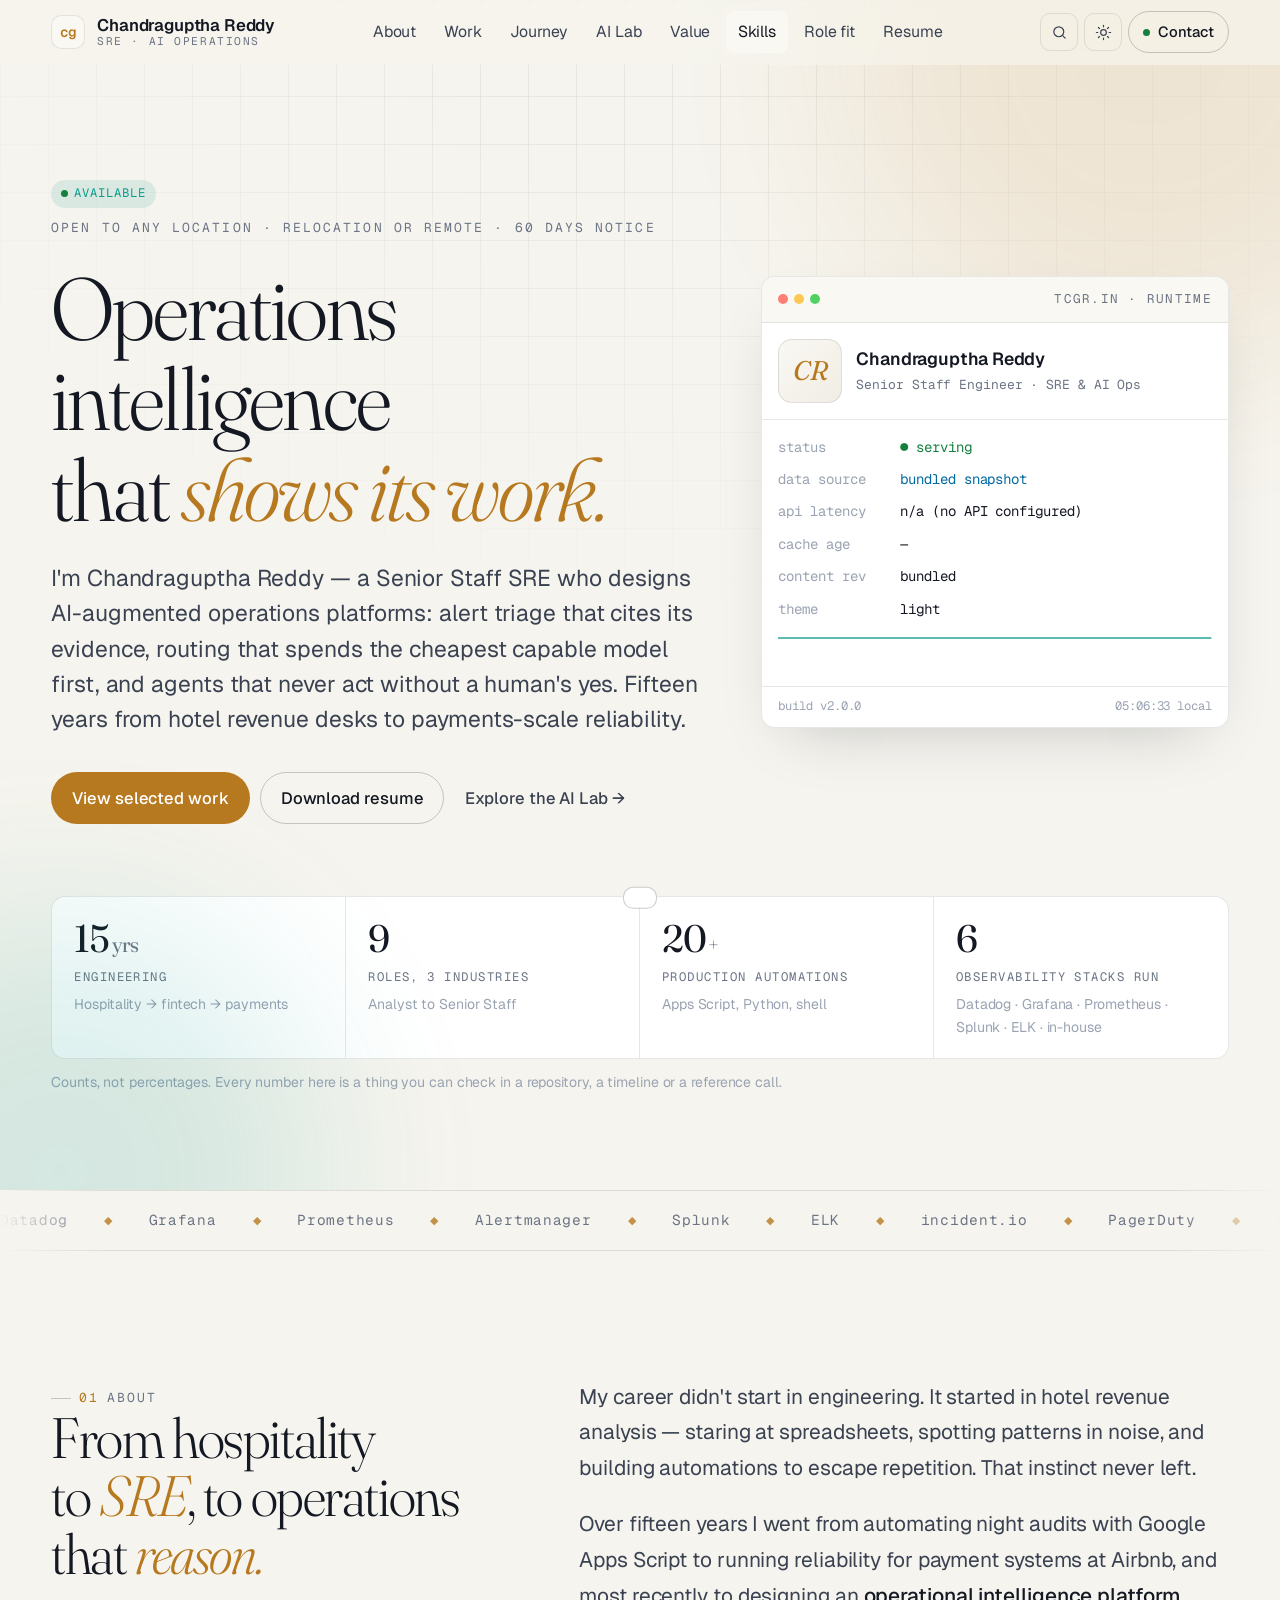
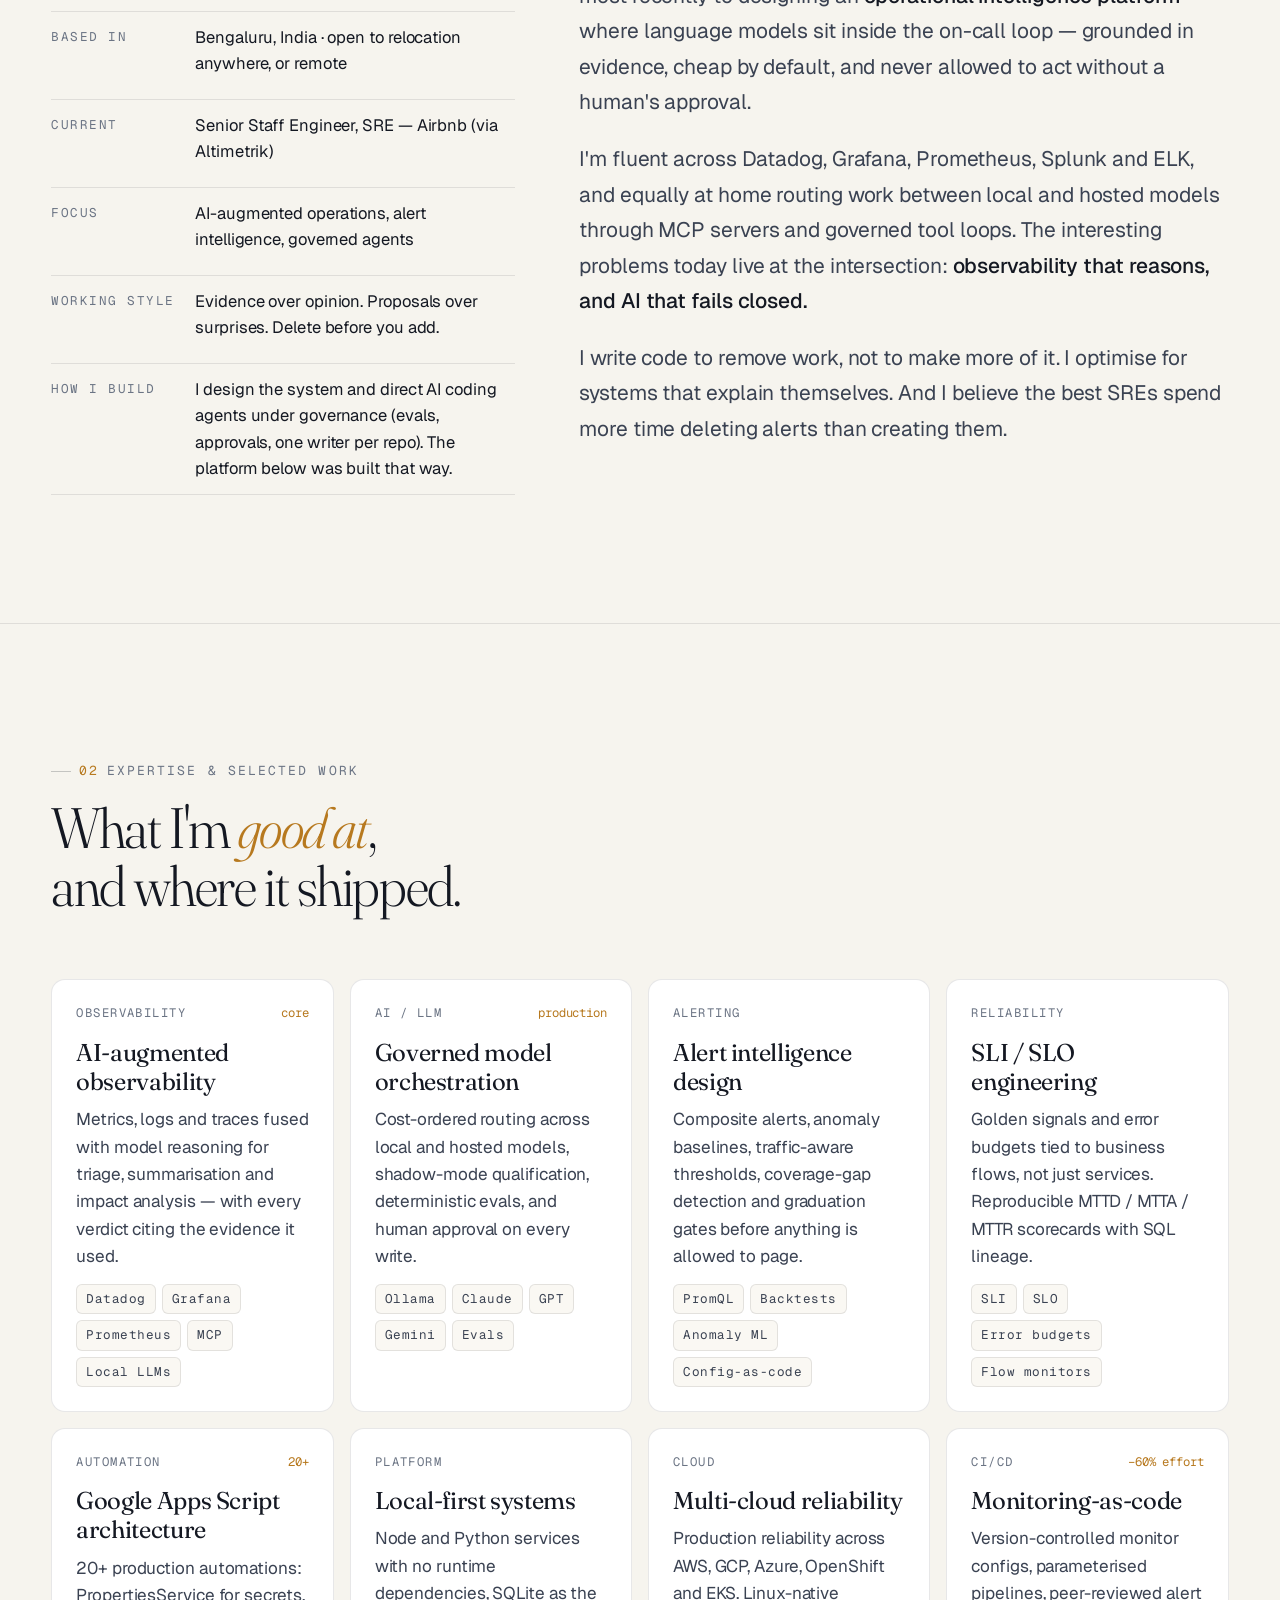
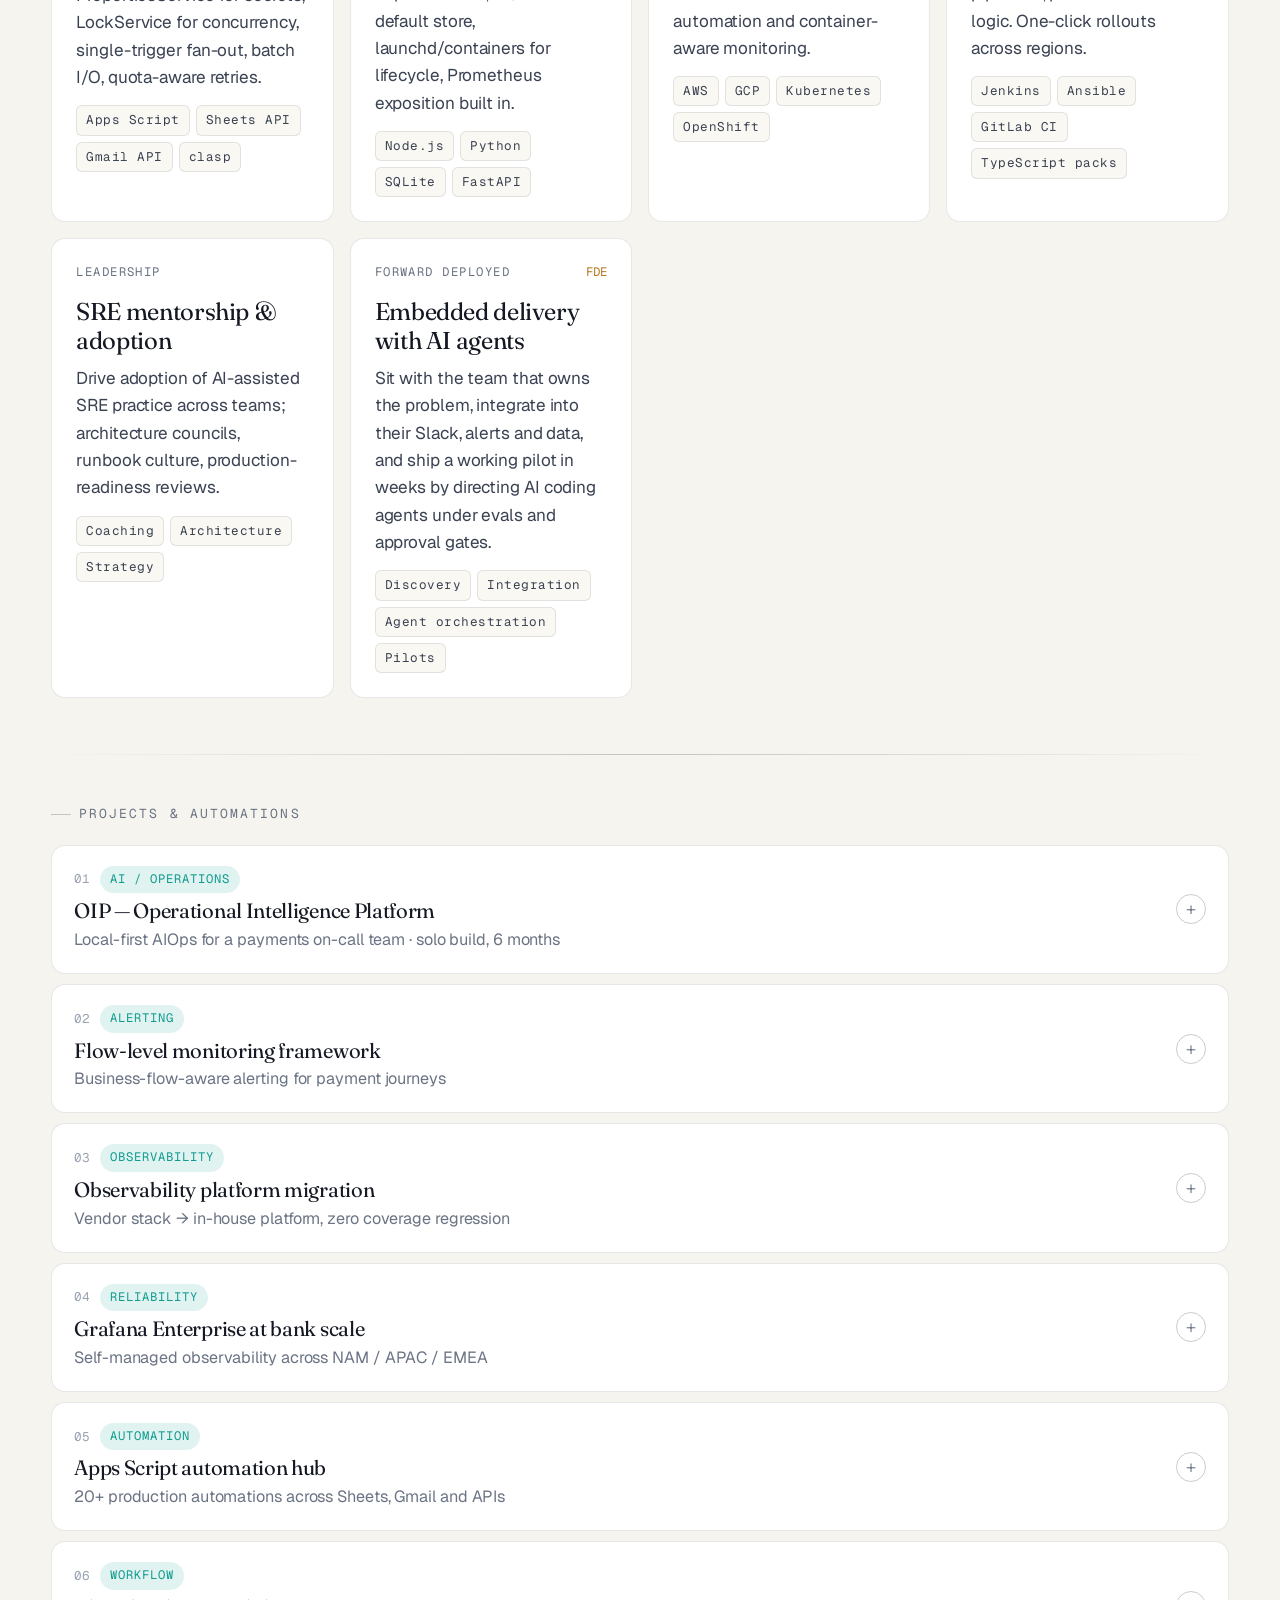
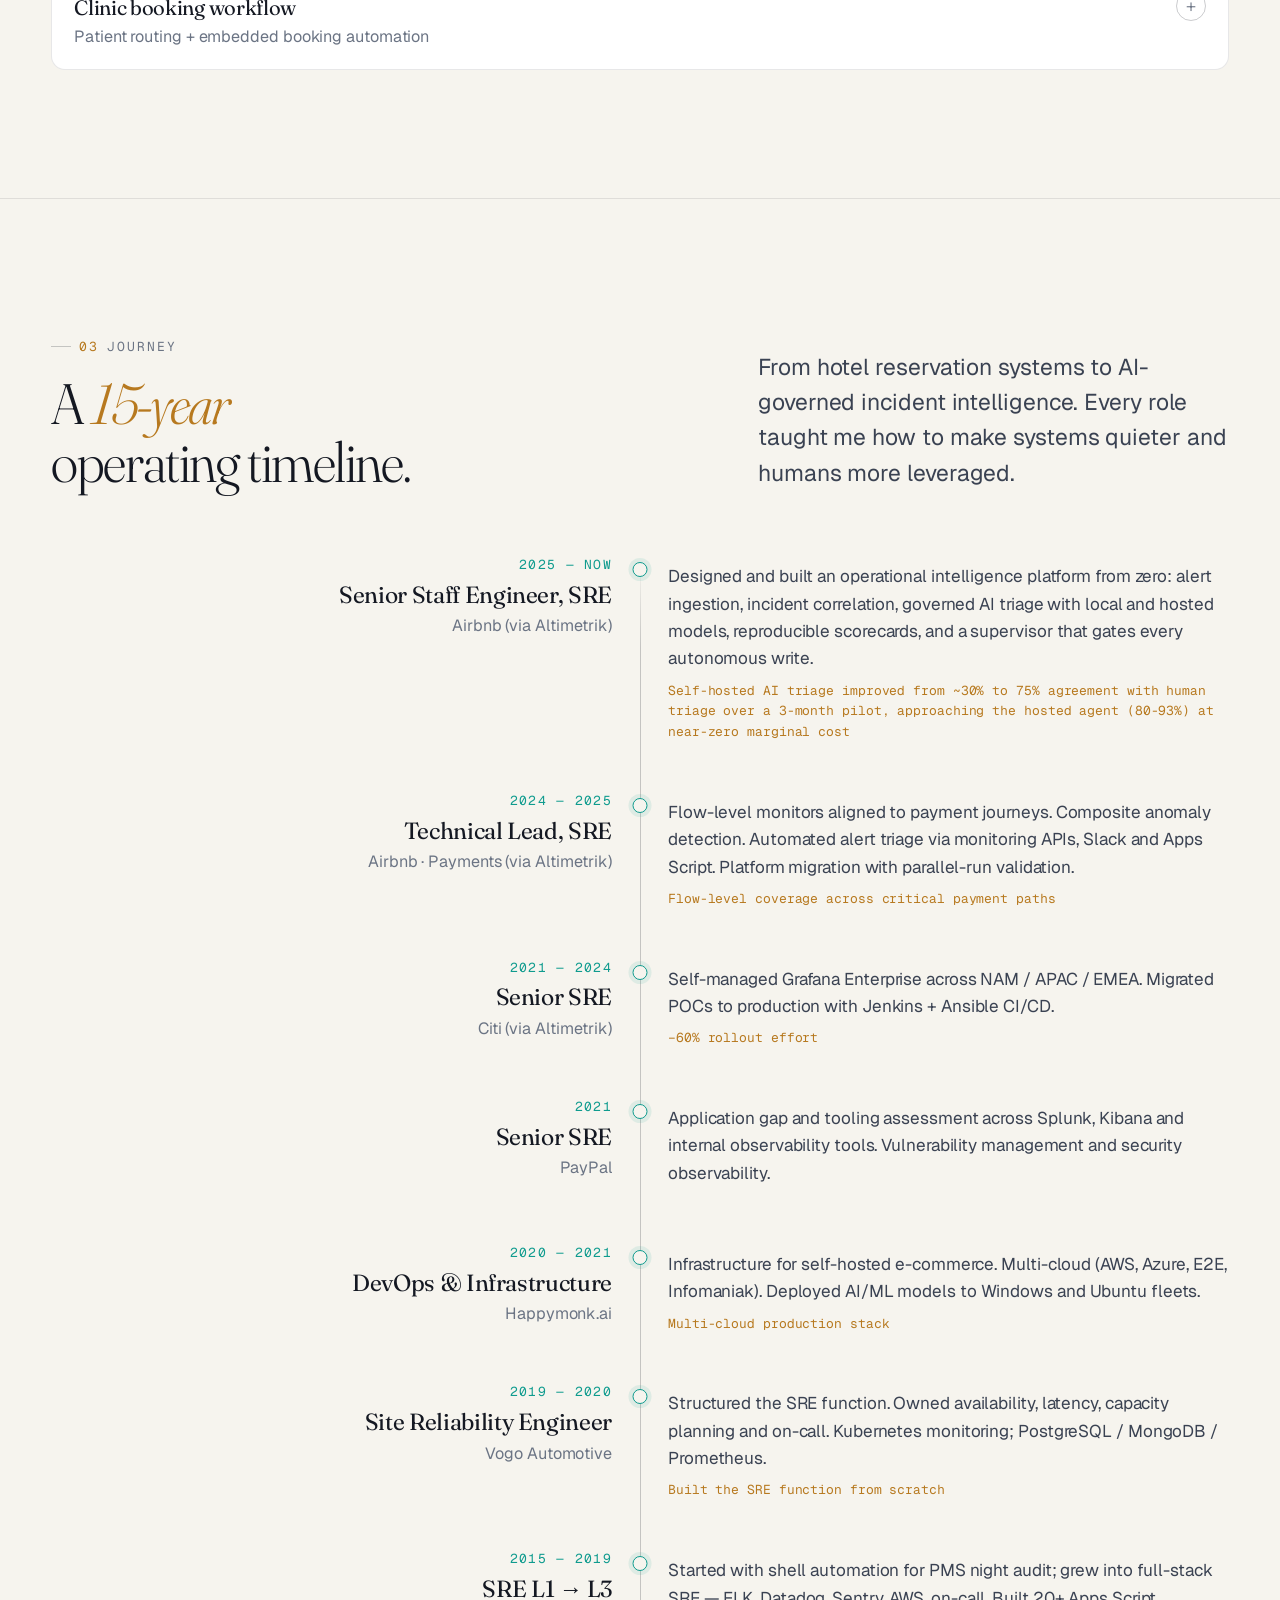
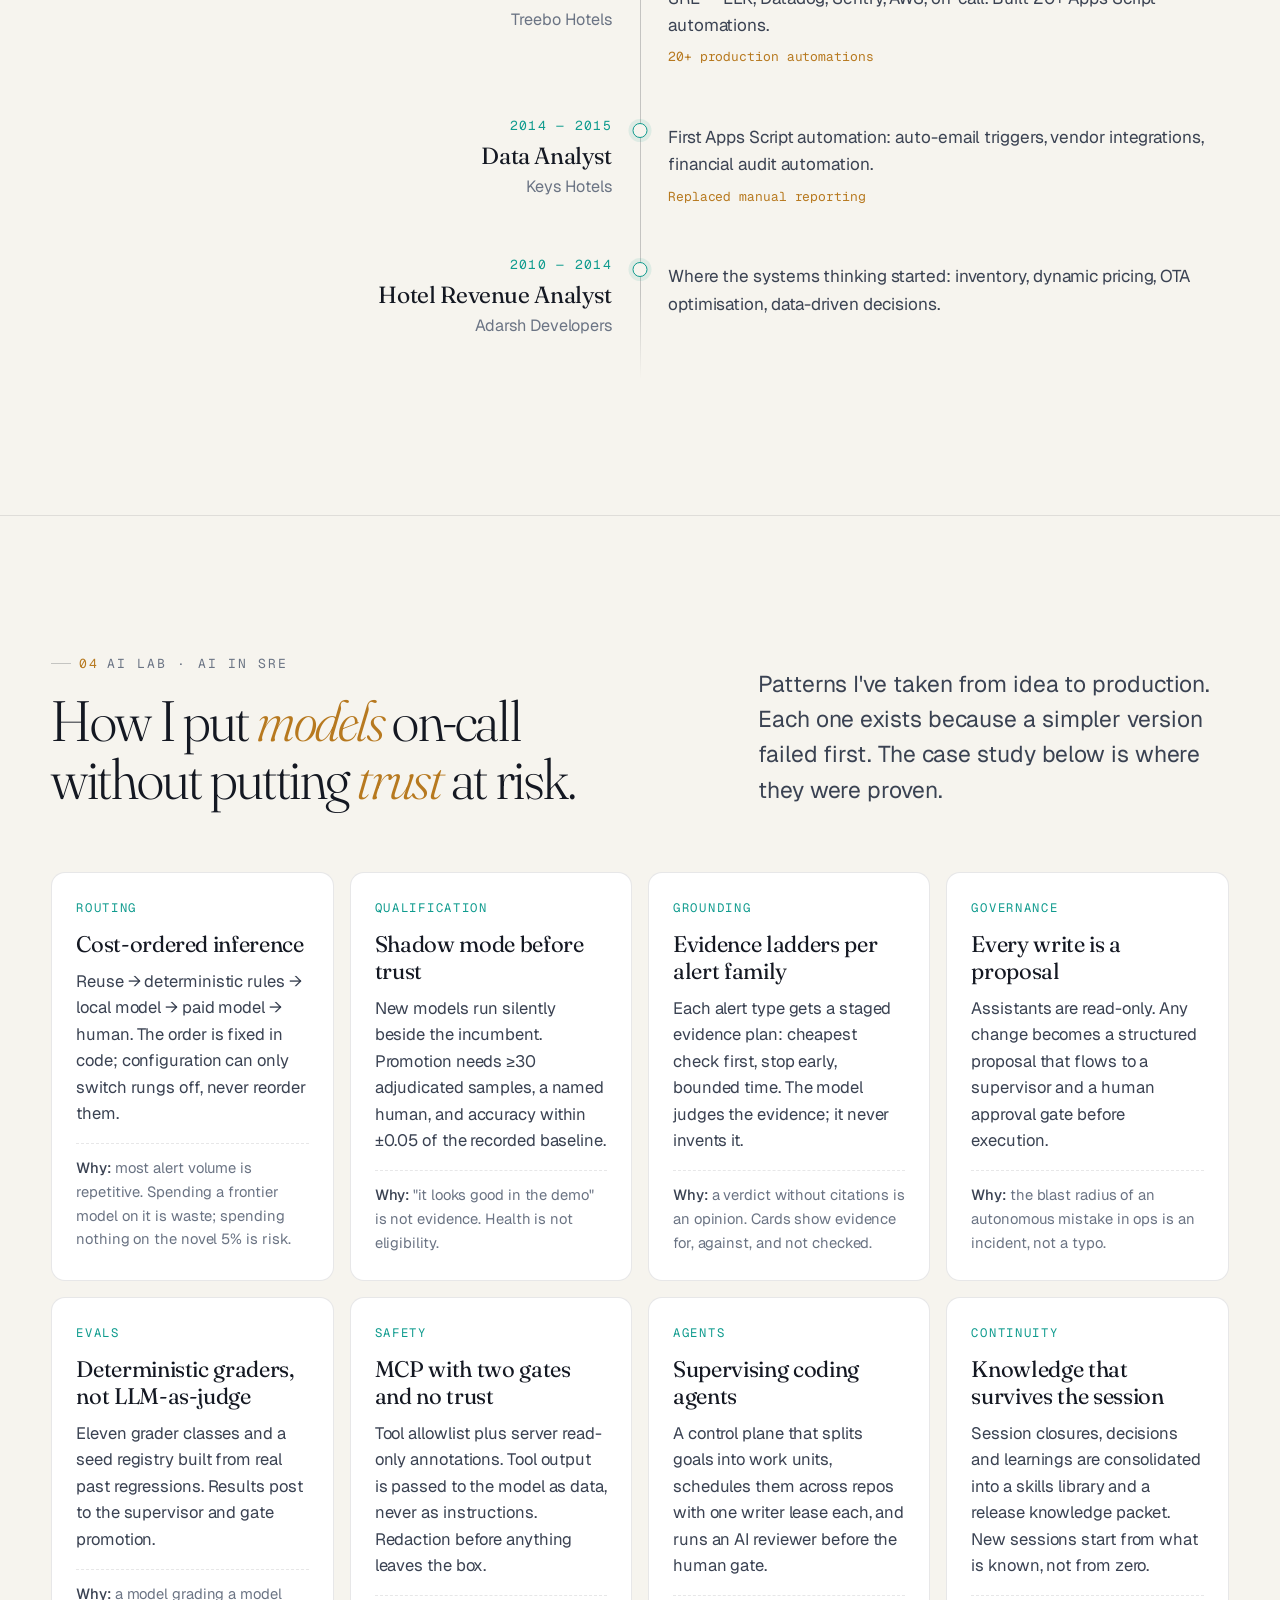
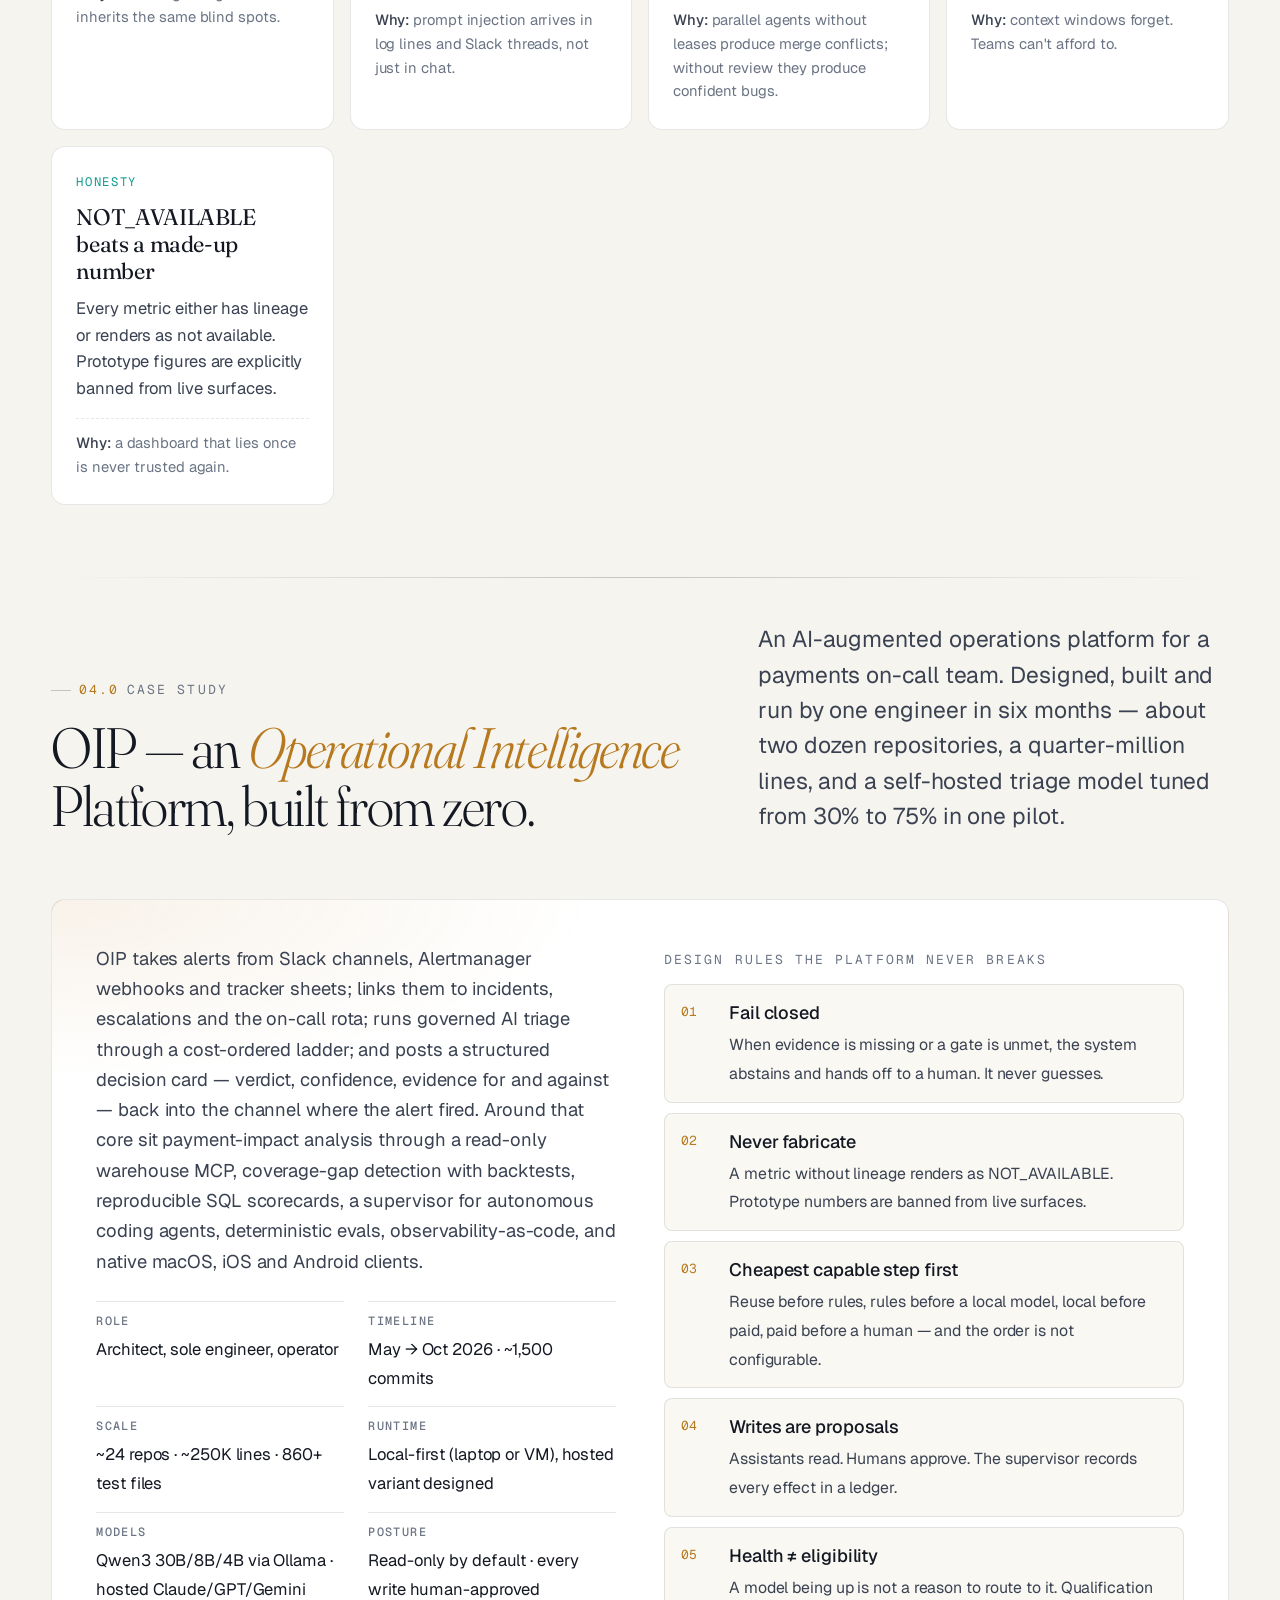
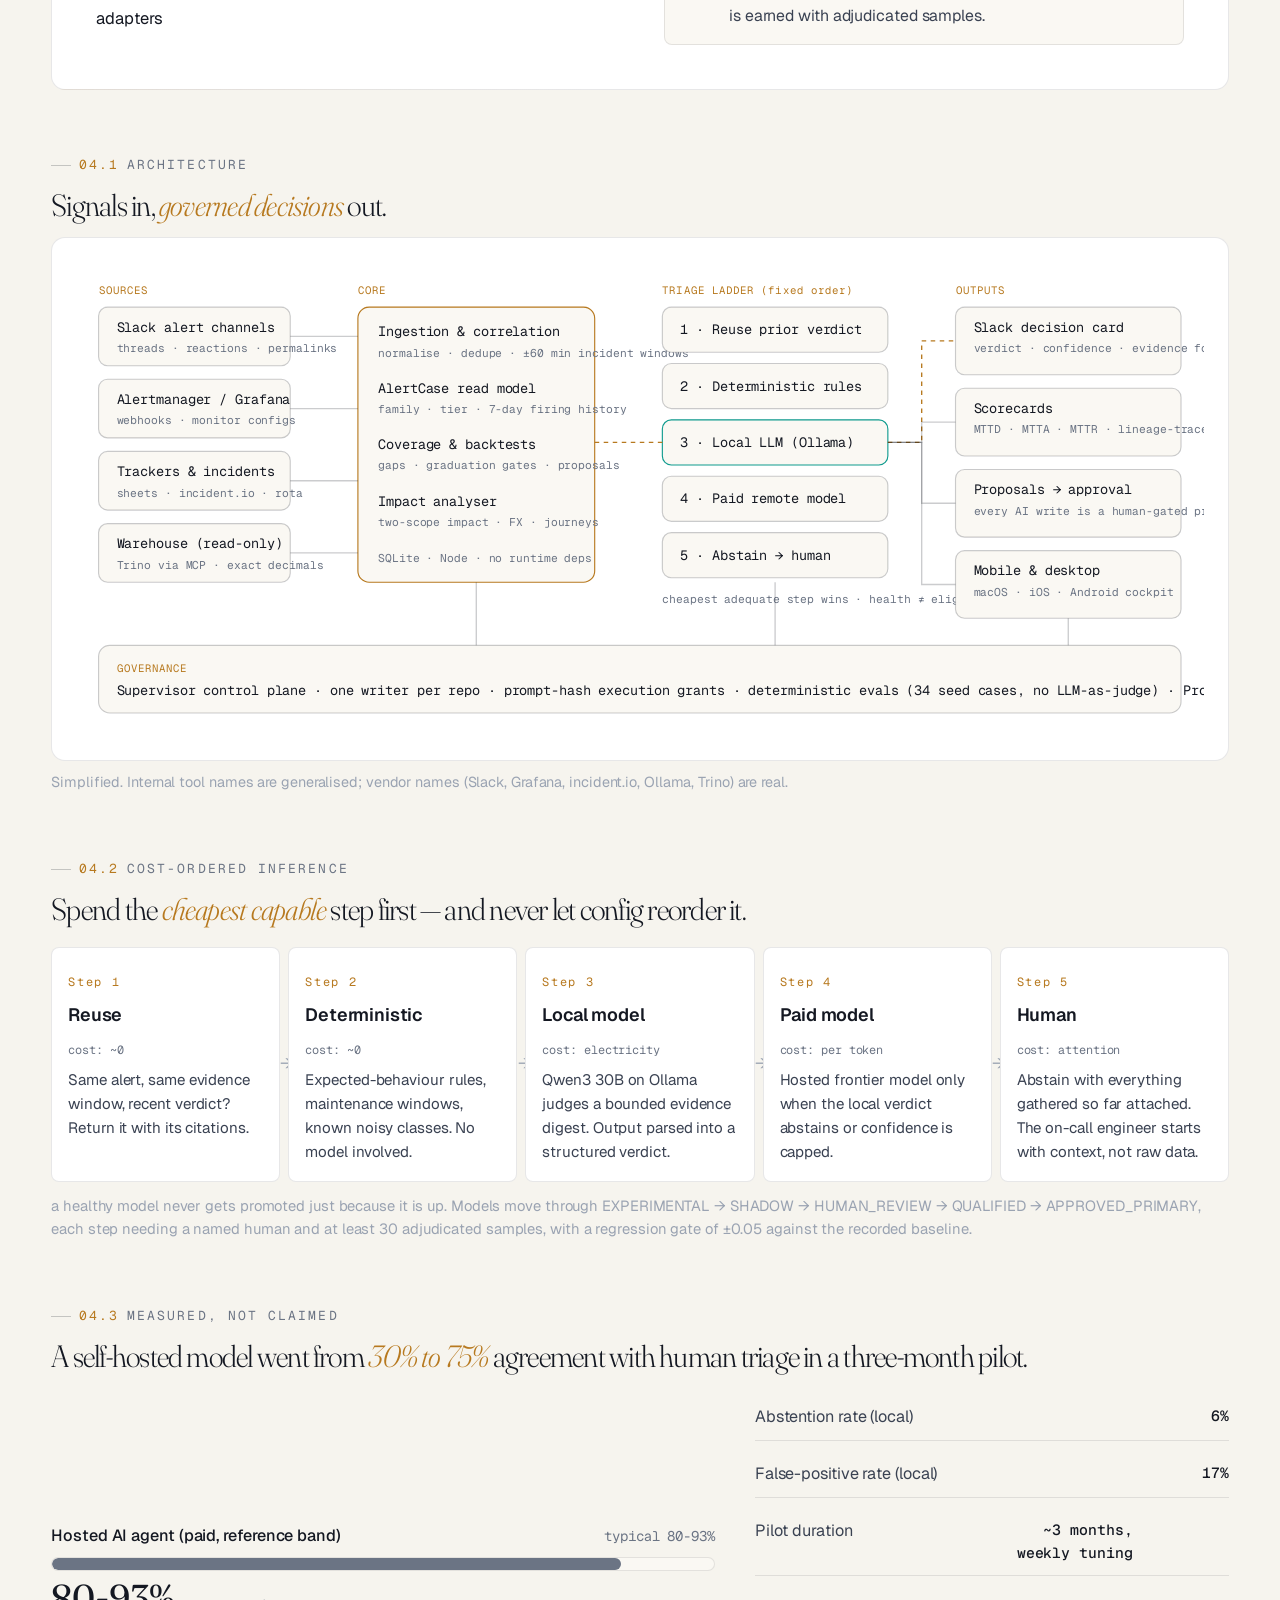
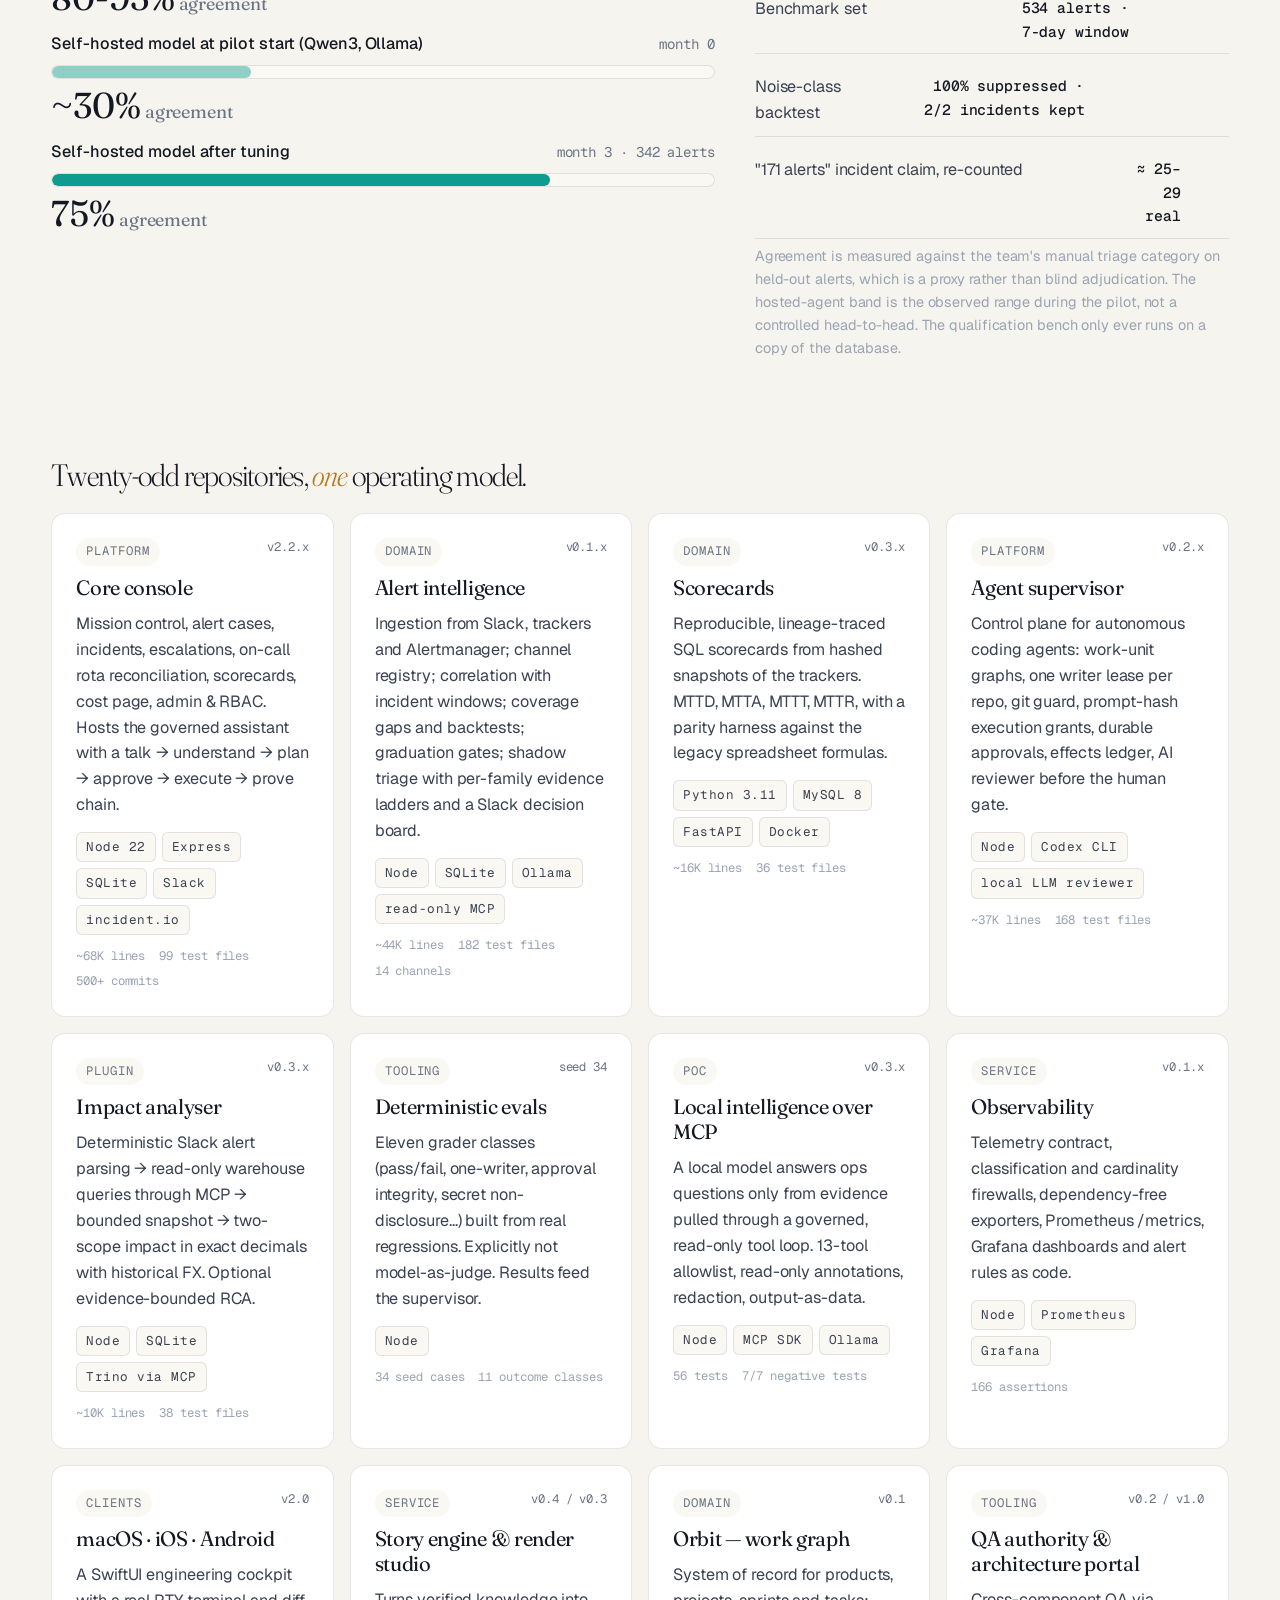
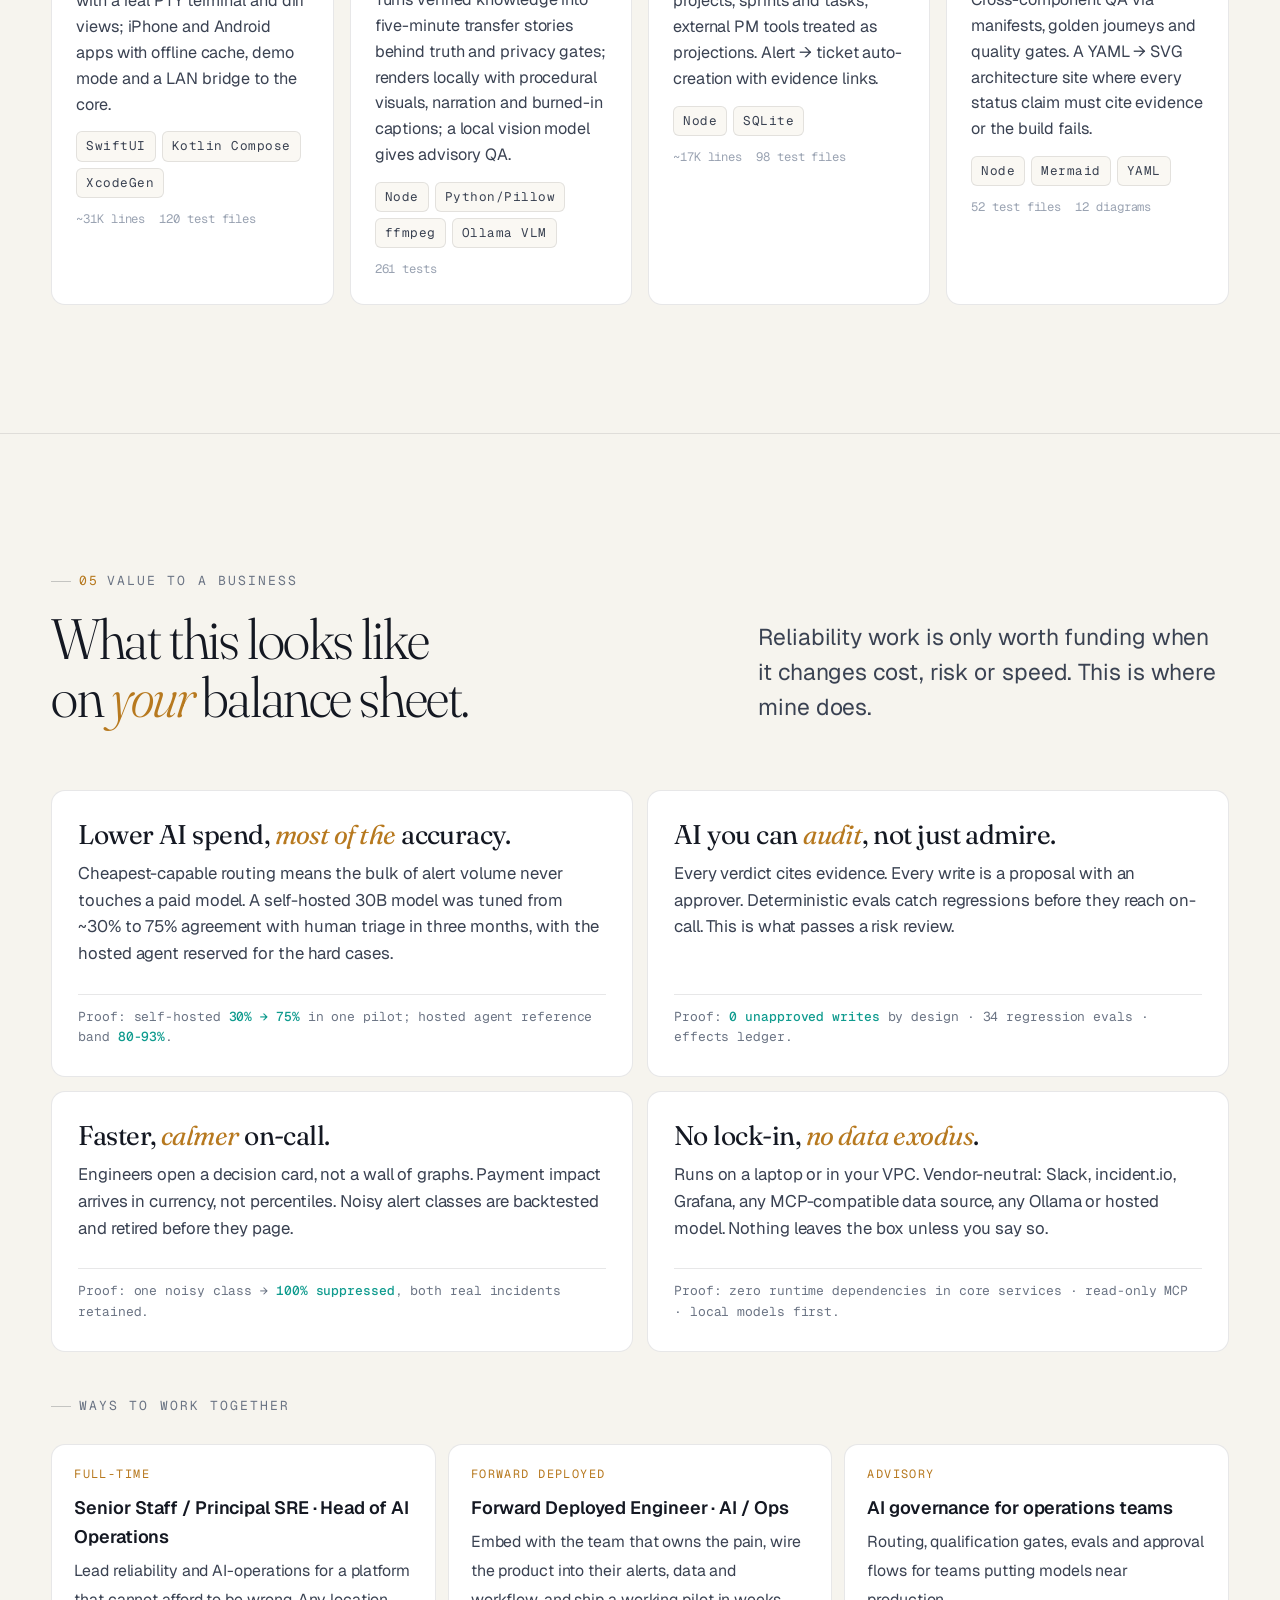
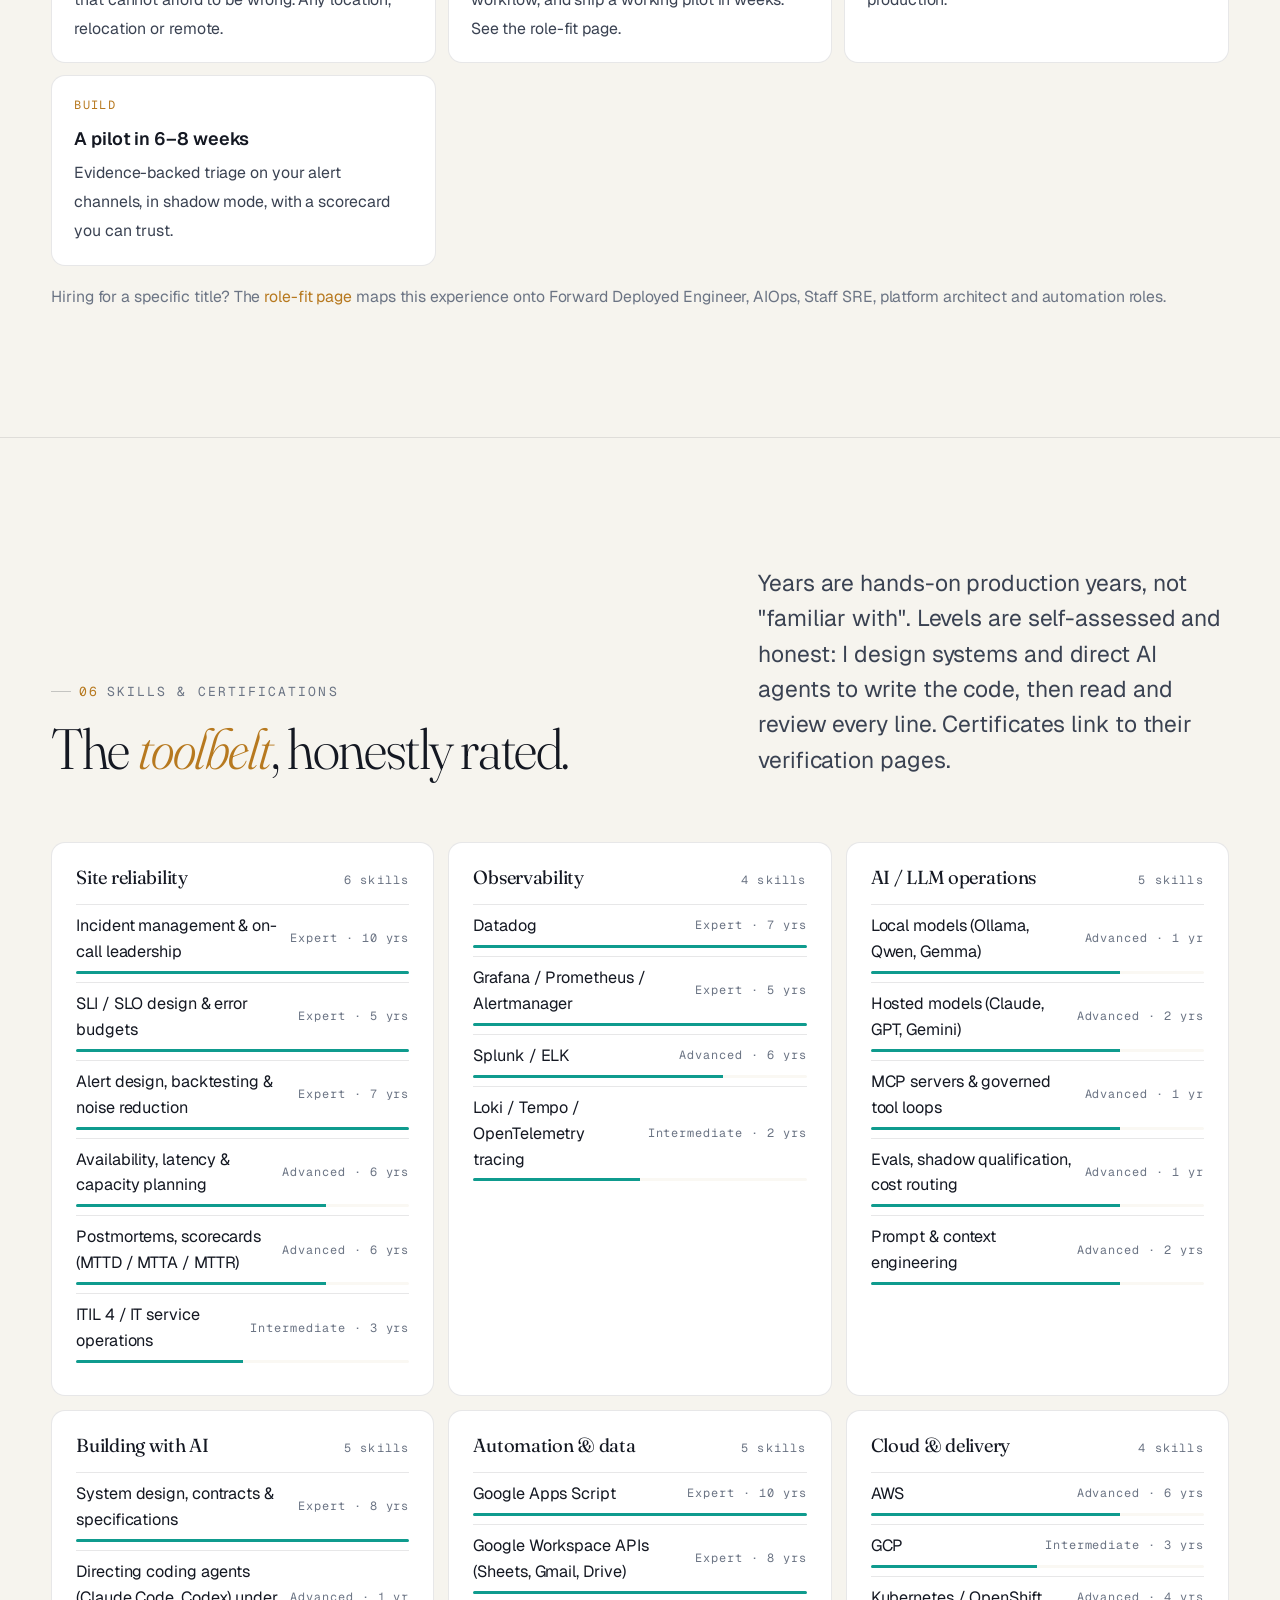
==== public/index.html @ 03b601fd "v2.0.1: role-fit page (FDE/AIOps/SRE/platform/automation), SRE + building-with-AI skill groups, 24 c" ====
<!DOCTYPE html>
<html lang="en" data-theme="dark">
<head>
<meta charset="UTF-8" />
<meta name="viewport" content="width=device-width, initial-scale=1.0, viewport-fit=cover" />
<title>Chandraguptha Reddy — Senior Staff Engineer · SRE & AI Operations</title>
<meta name="description" content="Senior Staff SRE who designs AI-augmented operations platforms: evidence-backed alert triage, cost-ordered model routing, and agents that never act without human approval. Builder of OIP, an Operational Intelligence Platform." />
<meta name="author" content="Chandraguptha Reddy" />
<meta name="theme-color" content="#0b0e12" media="(prefers-color-scheme: dark)" />
<meta name="theme-color" content="#f6f4ee" media="(prefers-color-scheme: light)" />

<meta property="og:title" content="Chandraguptha Reddy — SRE & AI Operations" />
<meta property="og:description" content="Operations intelligence that shows its work. AI-augmented SRE, AIOps platforms, governed agents." />
<meta property="og:type" content="website" />
<meta property="og:url" content="https://tcgr.in" />
<meta property="og:site_name" content="tcgr.in" />
<meta name="twitter:card" content="summary_large_image" />
<link rel="canonical" href="https://tcgr.in" />
<link rel="icon" type="image/svg+xml" href="data:image/svg+xml,%3Csvg xmlns='http://www.w3.org/2000/svg' viewBox='0 0 64 64'%3E%3Crect width='64' height='64' rx='14' fill='%230b0e12'/%3E%3Ctext x='32' y='43' font-family='monospace' font-size='28' font-weight='600' fill='%23f2b84b' text-anchor='middle'%3Ecg%3C/text%3E%3C/svg%3E" />

<!-- Theme before paint: avoids flash. Respects saved choice, then OS preference. -->
<script>
  (function () {
    try {
      var saved = localStorage.getItem('tcgr_theme');
      var theme = saved || (window.matchMedia('(prefers-color-scheme: light)').matches ? 'light' : 'dark');
      document.documentElement.setAttribute('data-theme', theme);
    } catch (e) {}
  })();
</script>

<!-- Runtime config — regenerated at build by build.sh from Cloudflare env -->
<script src="./config.js"></script>
<script>
  window.PORTFOLIO_CONFIG = Object.assign({
    API_URL: "",
    CACHE_TTL_MS: 30 * 60 * 1000,
    SITE_VERSION: "2.0.0",
    SHOW_FALLBACK_BANNER: false
  }, window.PORTFOLIO_CONFIG || {});
</script>

<link rel="preconnect" href="https://fonts.googleapis.com">
<link rel="preconnect" href="https://fonts.gstatic.com" crossorigin>
<link href="https://fonts.googleapis.com/css2?family=Fraunces:ital,opsz,wght,SOFT,WONK@0,9..144,300..600,0..100,0..1;1,9..144,300..600,0..100,0..1&family=Geist:wght@400;500;600&family=Geist+Mono:wght@400;500;600&display=swap" rel="stylesheet">
<link rel="stylesheet" href="./assets/styles.css">

<script type="application/ld+json">
{
  "@context": "https://schema.org",
  "@type": "Person",
  "name": "Chandraguptha Reddy",
  "alternateName": "Thimmapuram Chandraguptha Reddy",
  "url": "https://tcgr.in",
  "jobTitle": "Senior Staff Engineer, Site Reliability Engineering",
  "knowsAbout": ["Site Reliability Engineering", "AIOps", "Observability", "LLM orchestration", "Model Context Protocol", "Incident management", "Google Apps Script"],
  "sameAs": ["https://www.linkedin.com/in/tcgr/", "https://github.com/tcgr-in"]
}
</script>
</head>

<body>

<!-- ============================================ NAV ============================================ -->
<nav class="nav" id="nav" aria-label="Primary">
  <div class="wrap nav-inner">
    <a href="#top" class="brand" aria-label="Chandraguptha Reddy — home">
      <span class="brand-mark" id="brand-mark">cg</span>
      <span class="brand-text">
        <b>Chandraguptha Reddy</b>
        <span>SRE · AI Operations</span>
      </span>
    </a>

    <div class="nav-links" id="nav-links">
      <a href="#about">About</a>
      <a href="#work">Work</a>
      <a href="#journey">Journey</a>
      <a href="#ai">AI Lab</a>
      <a href="#value">Value</a>
      <a href="#skills">Skills</a>
      <a href="profiles.html" class="ext">Role fit</a>
      <a href="#resume">Resume</a>
    </div>

    <div class="nav-actions">
      <button class="icon-btn" id="palette-open" aria-label="Open command palette" title="Search (⌘K)">
        <svg viewBox="0 0 24 24" fill="none" stroke="currentColor" stroke-width="1.7" stroke-linecap="round"><circle cx="11" cy="11" r="7"/><path d="m20 20-3.5-3.5"/></svg>
      </button>
      <button class="icon-btn" id="theme-toggle" aria-label="Toggle colour theme" title="Toggle theme">
        <svg class="moon" viewBox="0 0 24 24" fill="none" stroke="currentColor" stroke-width="1.7" stroke-linecap="round" stroke-linejoin="round"><path d="M21 12.8A9 9 0 1 1 11.2 3a7 7 0 0 0 9.8 9.8Z"/></svg>
        <svg class="sun" viewBox="0 0 24 24" fill="none" stroke="currentColor" stroke-width="1.7" stroke-linecap="round"><circle cx="12" cy="12" r="4"/><path d="M12 2v2M12 20v2M4.9 4.9l1.4 1.4M17.7 17.7l1.4 1.4M2 12h2M20 12h2M4.9 19.1l1.4-1.4M17.7 6.3l1.4-1.4"/></svg>
      </button>
      <a href="#contact" class="btn sm" id="nav-cta"><span class="dot"></span> Contact</a>
      <button class="icon-btn" id="menu-toggle" aria-label="Toggle menu" aria-expanded="false" aria-controls="mobile-menu">
        <svg class="open" viewBox="0 0 24 24" fill="none" stroke="currentColor" stroke-width="1.7" stroke-linecap="round"><path d="M4 7h16M4 12h16M4 17h16"/></svg>
      </button>
    </div>
  </div>
  <div class="mobile-menu" id="mobile-menu">
    <a href="#about">About</a>
    <a href="#work">Expertise &amp; work</a>
    <a href="#journey">Journey</a>
    <a href="#ai">AI Lab — AI in SRE</a>
    <a href="#value">Value to a business</a>
    <a href="#skills">Skills</a>
    <a href="#knowledge">Knowledge</a>
    <a href="profiles.html">Role fit — which roles I match</a>
    <a href="#resume">Resume</a>
    <a href="#contact">Contact →</a>
  </div>
</nav>

<!-- ============================================ HERO ============================================ -->
<header id="top" class="hero">
  <div class="hero-bg" aria-hidden="true"></div>
  <canvas id="telemetry" aria-hidden="true"></canvas>
  <div class="glow" style="width:620px;height:620px;background:var(--accent);top:-260px;right:-180px" aria-hidden="true"></div>
  <div class="glow" style="width:520px;height:520px;background:var(--signal);bottom:-240px;left:-200px;opacity:.14" aria-hidden="true"></div>

  <div class="wrap">
    <div class="hero-grid">
      <div>
        <div class="hero-kicker" data-reveal>
          <span class="pill"><span class="dot"></span> Available</span>
          <span class="eyebrow bare" data-bind="profile.availability_line">Open to any location · relocation or remote · 60 days notice</span>
        </div>

        <h1 class="display h-hero" data-reveal data-bind-html="profile.headline">
          Operations intelligence<br>that <em>shows its work.</em>
        </h1>

        <p class="lead" id="hero-intro" data-reveal>
          I'm Chandraguptha Reddy — a Senior Staff SRE who designs AI-augmented operations platforms:
          alert triage that cites its evidence, routing that spends the cheapest capable model first,
          and agents that never act without a human's yes. Fifteen years from hotel revenue desks to payments-scale reliability.
        </p>

        <div class="hero-ctas" data-reveal>
          <a href="#work" class="btn primary">View selected work</a>
          <a href="#resume" class="btn">Download resume</a>
          <a href="#ai" class="btn quiet">Explore the AI Lab →</a>
        </div>
      </div>

      <!-- Live ops panel: real values from this page's own telemetry -->
      <aside class="ops-panel" data-reveal aria-label="Live site telemetry">
        <div class="ops-head">
          <span class="lights"><i style="background:#ff5f57"></i><i style="background:#febc2e"></i><i style="background:#28c840"></i></span>
          <span class="title">tcgr.in · runtime</span>
        </div>
        <div class="ops-portrait">
          <div class="avatar" id="avatar">CR</div>
          <div class="who">
            <b data-bind="profile.name">Chandraguptha Reddy</b>
            <span data-bind="profile.role_short">Senior Staff Engineer · SRE & AI Ops</span>
          </div>
        </div>
        <div class="ops-body">
          <div class="ops-row"><span class="k">status</span><span class="v ok" id="ops-status">● serving</span></div>
          <div class="ops-row"><span class="k">data source</span><span class="v info" id="ops-source">bundled snapshot</span></div>
          <div class="ops-row"><span class="k">api latency</span><span class="v" id="ops-latency">—</span></div>
          <div class="ops-row"><span class="k">cache age</span><span class="v" id="ops-cache">—</span></div>
          <div class="ops-row"><span class="k">content rev</span><span class="v" id="ops-rev">—</span></div>
          <div class="ops-row"><span class="k">theme</span><span class="v" id="ops-theme">dark</span></div>
          <div class="ops-spark" aria-hidden="true"><svg id="ops-spark" viewBox="0 0 240 36" preserveAspectRatio="none"></svg></div>
        </div>
        <div class="ops-foot"><span>build v<span id="site-version">2.0.0</span></span><span id="ops-clock">—</span></div>
      </aside>
    </div>

    <!-- Stats: career facts. Rendered from the `stats` sheet. -->
    <div class="stats" id="stats" data-reveal></div>
    <p class="stats-note" id="stats-note" data-bind="profile.stats_note">Counts, not percentages. Every number here is a thing you can check in a repository, a timeline or a reference call.</p>
  </div>
</header>

<!-- ============================================ MARQUEE ============================================ -->
<section class="marquee-wrap" aria-label="Technology stack">
  <div class="marquee" id="marquee"></div>
</section>

<!-- ============================================ ABOUT ============================================ -->
<section id="about" class="section">
  <div class="wrap about-grid">
    <div data-reveal>
      <div class="eyebrow"><span class="num">01</span> About</div>
      <h2 class="display h-section" data-bind-html="about.headline">From hospitality<br>to <em>SRE</em>, to operations<br>that <em>reason.</em></h2>
      <div class="about-facts" id="about-facts"></div>
    </div>
    <div class="about-body" id="about-body" data-reveal></div>
  </div>
</section>

<!-- ============================================ EXPERTISE + WORK ============================================ -->
<section id="work" class="section">
  <div class="wrap">
    <div class="section-head">
      <div data-reveal>
        <div class="eyebrow"><span class="num">02</span> Expertise &amp; selected work</div>
        <h2 class="display h-section" data-bind-html="work.headline">What I'm <em>good at</em>,<br>and where it shipped.</h2>
      </div>
    </div>
    <div class="grid cols-3" id="expertise"></div>
    <div class="hairline" style="margin:56px 0 40px"></div>
    <div class="eyebrow" data-reveal>Projects &amp; automations</div>
    <div class="stack" id="projects" style="margin-top:20px"></div>
  </div>
</section>

<!-- ============================================ JOURNEY ============================================ -->
<section id="journey" class="section">
  <div class="wrap">
    <div class="section-head">
      <div data-reveal>
        <div class="eyebrow"><span class="num">03</span> Journey</div>
        <h2 class="display h-section" data-bind-html="journey.headline">A <em>15-year</em><br>operating timeline.</h2>
      </div>
      <p class="lead" data-reveal data-bind="journey.lede">From hotel reservation systems to AI-governed incident intelligence. Every role taught me how to make systems quieter and humans more leveraged.</p>
    </div>
    <div class="timeline" id="timeline"></div>
  </div>
</section>

<!-- ============================================ AI IN SRE ============================================ -->
<section id="ai" class="section">
  <div class="wrap">
    <div class="section-head">
      <div data-reveal>
        <div class="eyebrow"><span class="num">04</span> AI Lab · AI in SRE</div>
        <h2 class="display h-section" data-bind-html="ai.headline">How I put <em>models</em> on-call<br>without putting <em>trust</em> at risk.</h2>
      </div>
      <p class="lead" data-reveal data-bind="ai.lede">Patterns I've taken from idea to production. Each one exists because a simpler version failed first.</p>
    </div>
    <div class="grid cols-3" id="ai-patterns"></div>

    <!-- OIP case study lives inside the AI Lab, as the proof behind the patterns above -->
    <div id="oip" style="margin-top:72px;scroll-margin-top:88px">
      <div class="hairline" style="margin-bottom:44px"></div>
      <div class="section-head">
        <div data-reveal>
          <div class="eyebrow"><span class="num">04.0</span> Case study</div>
          <h3 class="display h-section" data-bind-html="case.headline">OIP — an <em>Operational Intelligence</em><br>Platform, built from zero.</h3>
        </div>
        <p class="lead" data-reveal data-bind="case.lede">An AI-augmented operations platform for a payments on-call team. Designed, built and run by one engineer in six months — about two dozen repositories, a quarter-million lines, and a self-hosted triage model tuned from 30% to 75% in one pilot.</p>
      </div>
<div class="case-hero" data-reveal>
      <div>
        <p class="lead" id="case-summary"></p>
        <div class="case-meta" id="case-meta"></div>
      </div>
      <div>
        <div class="eyebrow bare" style="margin-bottom:14px">Design rules the platform never breaks</div>
        <div class="principles" id="principles"></div>
      </div>
    </div>

    <!-- Architecture -->
    <div style="margin-top:56px" data-reveal>
      <div class="eyebrow"><span class="num">04.1</span> Architecture</div>
      <h3 class="display" style="font-size:clamp(1.5rem,2.4vw,2.2rem);margin-top:14px">Signals in, <em>governed decisions</em> out.</h3>
      <div class="diagram" role="img" aria-label="Architecture diagram: alert sources flow into the ingestion and correlation layer, then into the AI triage ladder, then into Slack decision cards, scorecards and human approval. A supervisor and evals govern every write.">
        <svg viewBox="0 0 1000 420" xmlns="http://www.w3.org/2000/svg">
          <!-- Sources -->
          <g>
            <text x="20" y="28" class="tag">SOURCES</text>
            <rect x="20" y="40" width="170" height="52" rx="8" class="box"/><text x="36" y="62" class="lbl">Slack alert channels</text><text x="36" y="80" class="sub">threads · reactions · permalinks</text>
            <rect x="20" y="104" width="170" height="52" rx="8" class="box"/><text x="36" y="126" class="lbl">Alertmanager / Grafana</text><text x="36" y="144" class="sub">webhooks · monitor configs</text>
            <rect x="20" y="168" width="170" height="52" rx="8" class="box"/><text x="36" y="190" class="lbl">Trackers &amp; incidents</text><text x="36" y="208" class="sub">sheets · incident.io · rota</text>
            <rect x="20" y="232" width="170" height="52" rx="8" class="box"/><text x="36" y="254" class="lbl">Warehouse (read-only)</text><text x="36" y="272" class="sub">Trino via MCP · exact decimals</text>
          </g>
          <!-- Core -->
          <g>
            <text x="250" y="28" class="tag">CORE</text>
            <rect x="250" y="40" width="210" height="244" rx="10" class="box accent"/>
            <text x="268" y="66" class="lbl">Ingestion &amp; correlation</text>
            <text x="268" y="84" class="sub">normalise · dedupe · ±60 min incident windows</text>
            <text x="268" y="116" class="lbl">AlertCase read model</text>
            <text x="268" y="134" class="sub">family · tier · 7-day firing history</text>
            <text x="268" y="166" class="lbl">Coverage &amp; backtests</text>
            <text x="268" y="184" class="sub">gaps · graduation gates · proposals</text>
            <text x="268" y="216" class="lbl">Impact analyser</text>
            <text x="268" y="234" class="sub">two-scope impact · FX · journeys</text>
            <text x="268" y="266" class="sub">SQLite · Node · no runtime deps</text>
          </g>
          <!-- Ladder -->
          <g>
            <text x="520" y="28" class="tag">TRIAGE LADDER (fixed order)</text>
            <rect x="520" y="40" width="200" height="40" rx="8" class="box"/><text x="536" y="64" class="lbl">1 · Reuse prior verdict</text>
            <rect x="520" y="90" width="200" height="40" rx="8" class="box"/><text x="536" y="114" class="lbl">2 · Deterministic rules</text>
            <rect x="520" y="140" width="200" height="40" rx="8" class="box signal"/><text x="536" y="164" class="lbl">3 · Local LLM (Ollama)</text>
            <rect x="520" y="190" width="200" height="40" rx="8" class="box"/><text x="536" y="214" class="lbl">4 · Paid remote model</text>
            <rect x="520" y="240" width="200" height="40" rx="8" class="box"/><text x="536" y="264" class="lbl">5 · Abstain → human</text>
            <text x="520" y="302" class="sub">cheapest adequate step wins · health ≠ eligibility</text>
          </g>
          <!-- Outputs -->
          <g>
            <text x="780" y="28" class="tag">OUTPUTS</text>
            <rect x="780" y="40" width="200" height="60" rx="8" class="box"/><text x="796" y="62" class="lbl">Slack decision card</text><text x="796" y="80" class="sub">verdict · confidence · evidence for/against</text>
            <rect x="780" y="112" width="200" height="60" rx="8" class="box"/><text x="796" y="134" class="lbl">Scorecards</text><text x="796" y="152" class="sub">MTTD · MTTA · MTTR · lineage-traced SQL</text>
            <rect x="780" y="184" width="200" height="60" rx="8" class="box"/><text x="796" y="206" class="lbl">Proposals → approval</text><text x="796" y="224" class="sub">every AI write is a human-gated proposal</text>
            <rect x="780" y="256" width="200" height="60" rx="8" class="box"/><text x="796" y="278" class="lbl">Mobile &amp; desktop</text><text x="796" y="296" class="sub">macOS · iOS · Android cockpit</text>
          </g>
          <!-- Governance rail -->
          <g>
            <rect x="20" y="340" width="960" height="60" rx="10" class="box"/>
            <text x="36" y="364" class="tag">GOVERNANCE</text>
            <text x="36" y="384" class="lbl">Supervisor control plane · one writer per repo · prompt-hash execution grants · deterministic evals (34 seed cases, no LLM-as-judge) · Prometheus + Grafana as code · knowledge continuity</text>
          </g>
          <!-- Wires -->
          <path d="M190 66 H250" class="wire"/><path d="M190 130 H250" class="wire"/><path d="M190 194 H250" class="wire"/><path d="M190 258 H250" class="wire"/>
          <path d="M460 160 H520" class="wire hot"/>
          <path d="M720 160 H750 V70 H780" class="wire hot"/><path d="M720 160 H750 V142 H780" class="wire"/><path d="M720 160 H750 V214 H780" class="wire"/><path d="M720 160 H750 V286 H780" class="wire"/>
          <path d="M355 284 V340" class="wire"/><path d="M620 284 V340" class="wire"/><path d="M880 316 V340" class="wire"/>
        </svg>
      </div>
      <p class="diagram-caption">Simplified. Internal tool names are generalised; vendor names (Slack, Grafana, incident.io, Ollama, Trino) are real.</p>
    </div>

    <!-- Routing ladder -->
    <div style="margin-top:56px" data-reveal>
      <div class="eyebrow"><span class="num">04.2</span> Cost-ordered inference</div>
      <h3 class="display" style="font-size:clamp(1.5rem,2.4vw,2.2rem);margin:14px 0 22px">Spend the <em>cheapest capable</em> step first — and never let config reorder it.</h3>
      <div class="ladder" id="ladder"></div>
      <p class="ladder-note" data-bind="case.ladder_note">Eligibility and health are tracked separately: a healthy model never gets promoted just because it is up. Models move through EXPERIMENTAL → SHADOW → HUMAN_REVIEW → QUALIFIED → APPROVED_PRIMARY, each step needing a named human and at least 30 adjudicated samples, with a regression gate of ±0.05 against the recorded baseline.</p>
    </div>

    <!-- Benchmark -->
    <div style="margin-top:56px" data-reveal>
      <div class="eyebrow"><span class="num">04.3</span> Measured, not claimed</div>
      <h3 class="display" style="font-size:clamp(1.5rem,2.4vw,2.2rem);margin:14px 0 22px">A self-hosted model went from <em>30% to 75%</em> agreement with human triage in a three-month pilot.</h3>
      <div class="bench">
        <div class="bars" id="bench-bars"></div>
        <div>
          <div class="bench-facts" id="bench-facts"></div>
          <p class="bench-note" data-bind="case.bench_note">Held-out rows from a 7-day window. "Human label" is the team's manual triage category, used as a proxy — the honest caveat is that it is not blind adjudication. The qualification bench only ever runs on a copy of the database.</p>
        </div>
      </div>
    </div>

    <!-- Components -->
    <div style="margin-top:56px">
      <div class="eyebrow" data-reveal><span class="num">04.4</span> What's inside</div>
      <h3 class="display" style="font-size:clamp(1.5rem,2.4vw,2.2rem);margin:14px 0 22px" data-reveal>Twenty-odd repositories, <em>one</em> operating model.</h3>
      <div class="grid cols-3" id="components"></div>
    </div>
    </div>
  </div>
</section>

<!-- ============================================ VALUE ============================================ -->
<section id="value" class="section">
  <div class="wrap">
    <div class="section-head">
      <div data-reveal>
        <div class="eyebrow"><span class="num">05</span> Value to a business</div>
        <h2 class="display h-section" data-bind-html="value.headline">What this looks like<br>on <em>your</em> balance sheet.</h2>
      </div>
      <p class="lead" data-reveal data-bind="value.lede">Reliability work is only worth funding when it changes cost, risk or speed. This is where mine does.</p>
    </div>
    <div class="value-grid" id="value-grid"></div>

    <div class="eyebrow" style="margin-top:44px" data-reveal>Ways to work together</div>
    <div class="engage" id="engage" data-reveal></div>
    <p class="small muted" style="margin-top:18px" data-reveal>Hiring for a specific title? The <a href="profiles.html" style="color:var(--accent)">role-fit page</a> maps this experience onto Forward Deployed Engineer, AIOps, Staff SRE, platform architect and automation roles.</p>
  </div>
</section>

<!-- ============================================ SKILLS ============================================ -->
<section id="skills" class="section">
  <div class="wrap">
    <div class="section-head">
      <div data-reveal>
        <div class="eyebrow"><span class="num">06</span> Skills &amp; certifications</div>
        <h2 class="display h-section" data-bind-html="skills.headline">The <em>toolbelt</em>, honestly rated.</h2>
      </div>
      <p class="lead" data-reveal data-bind="skills.lede">Years are hands-on production years, not "familiar with". Levels are self-assessed and I'm happy to be tested on any of them.</p>
    </div>
    <div class="skills" id="skills-grid"></div>
    <div class="eyebrow" style="margin-top:48px" data-reveal>Certifications &amp; courses</div>
    <div class="certs" id="certs"></div>
  </div>
</section>

<!-- ============================================ KNOWLEDGE ============================================ -->
<section id="knowledge" class="section">
  <div class="wrap">
    <div class="section-head">
      <div data-reveal>
        <div class="eyebrow"><span class="num">07</span> Knowledge</div>
        <h2 class="display h-section" data-bind-html="knowledge.headline">Mistakes I made,<br>and the <em>architecture</em> that fixed them.</h2>
      </div>
    </div>
    <div class="stack" id="lessons"></div>

    <div id="blogs-section" hidden style="margin-top:56px">
      <div class="hairline" style="margin-bottom:36px"></div>
      <div class="eyebrow" style="margin-bottom:20px">Recent writing</div>
      <div class="grid cols-3" id="blogs"></div>
    </div>
  </div>
</section>

<!-- ============================================ RESUME ============================================ -->
<section id="resume" class="section">
  <div class="wrap">
    <div class="section-head">
      <div data-reveal>
        <div class="eyebrow"><span class="num">08</span> Resume</div>
        <h2 class="display h-section" data-bind-html="resume.headline">One profile,<br><em>three</em> formats.</h2>
      </div>
      <p class="lead" data-reveal data-bind="resume.lede">Tailored to the market you're hiring in, generated fresh from the same source of truth that renders this page.</p>
    </div>
    <div class="grid cols-3" id="resumes"></div>
  </div>
</section>

<!-- ============================================ CONTACT ============================================ -->
<section id="contact" class="section contact">
  <div class="glow" style="width:640px;height:640px;background:var(--signal);bottom:-360px;left:50%;transform:translateX(-50%);opacity:.14" aria-hidden="true"></div>
  <div class="wrap" style="position:relative">
    <div class="eyebrow" style="justify-content:center" data-reveal><span class="num">09</span> Contact</div>
    <h2 class="display h-section" style="margin-top:18px" data-reveal data-bind-html="contact.headline">Let's build something<br><em>reliable.</em></h2>
    <p class="lead" data-reveal data-bind="contact.tagline">Open to Senior Staff SRE, AI-operations, Forward Deployed Engineer and platform roles anywhere in the world, on-site or remote, and to advisory work. I reply within 24 hours.</p>
    <div class="contact-ctas" data-reveal>
      <a id="cta-email" href="#" class="btn primary">Email me →</a>
      <button id="cta-copy" class="btn" type="button">Copy address</button>
      <a id="cta-linkedin" href="#" target="_blank" rel="noopener" class="btn">LinkedIn</a>
      <a id="cta-github" href="#" target="_blank" rel="noopener" class="btn">GitHub</a>
    </div>

    <div class="terminal" data-reveal>
      <div class="thead"><i style="background:#ff5f57"></i><i style="background:#febc2e"></i><i style="background:#28c840"></i><span class="label">tcgr@ops ~ %</span></div>
      <div class="tbody">
        <div><span class="pr">$</span> <span class="k">whois</span> <span class="v">chandraguptha</span></div>
        <div class="indent"><span class="k">location:</span>      <span class="v" data-bind="contact.location">Bengaluru, IN · open to any location, relocation or remote</span></div>
        <div class="indent"><span class="k">role:</span>          <span class="v" data-bind="contact.role">Senior Staff Engineer — SRE @ Airbnb (via Altimetrik)</span></div>
        <div class="indent"><span class="k">availability:</span>  <span class="v" data-bind="contact.availability">60 days notice (negotiable)</span></div>
        <div class="indent"><span class="k">languages:</span>     <span class="v" data-bind="contact.languages">English, Hindi, Tamil, Telugu, Kannada</span></div>
        <div class="indent"><span class="k">timezone:</span>      <span class="v" data-bind="contact.timezone">IST (UTC+5:30) · overlaps GST, CET, US-East mornings</span></div>
        <div style="padding-top:4px"><span class="pr">$</span> <span class="cursor"></span></div>
      </div>
    </div>
  </div>
</section>

<footer>
  <div class="wrap foot-inner">
    <div class="mono">© <span id="year"></span> · tcgr.in · <a href="https://github.com/tcgr-in/portfolio" target="_blank" rel="noopener">view source</a></div>
    <div class="mono">v<span id="site-version-foot">2.0.0</span> · sheet-driven · static edge · <a href="#top">back to top ↑</a></div>
  </div>
</footer>

<!-- Command palette -->
<div class="palette" id="palette" role="dialog" aria-modal="true" aria-label="Command palette" hidden>
  <div class="palette-box">
    <input id="palette-input" type="text" placeholder="Jump to a section, copy email, toggle theme…" autocomplete="off" spellcheck="false" />
    <ul id="palette-list" role="listbox"></ul>
  </div>
</div>

<div class="toast" id="toast" role="status" aria-live="polite"></div>

<!-- ============================================ TEMPLATES ============================================ -->
<template id="tpl-stat">
  <div class="stat">
    <div class="stat-v"><span data-s="value"></span><small data-s="unit"></small></div>
    <div class="stat-l" data-s="label"></div>
    <div class="stat-n" data-s="note"></div>
  </div>
</template>

<template id="tpl-fact">
  <div class="fact"><span class="k" data-f="key"></span><span data-f="value"></span></div>
</template>

<template id="tpl-principle">
  <div class="principle"><span class="idx" data-p="idx"></span><div><b data-p="title"></b><span data-p="body"></span></div></div>
</template>

<template id="tpl-rung">
  <div class="rung" tabindex="0">
    <span class="step" data-r="step"></span>
    <span class="name" data-r="name"></span>
    <span class="cost" data-r="cost"></span>
    <p data-r="body"></p>
  </div>
</template>

<template id="tpl-bar">
  <div class="bar">
    <div class="bar-head"><b data-b="label"></b><span class="mono" data-b="n"></span></div>
    <div class="bar-track"><div class="bar-fill" data-b="fill"></div></div>
    <div class="bar-val"><span data-b="value"></span><small class="muted" style="font-size:.5em"> agreement</small></div>
  </div>
</template>

<template id="tpl-kv">
  <div><span data-k="key"></span><b data-k="value"></b></div>
</template>

<template id="tpl-component">
  <article class="card lift component" data-reveal>
    <div class="top"><span class="pill gray" data-c="kind"></span><span class="ver" data-c="version"></span></div>
    <h3 class="h-card" data-c="name"></h3>
    <p class="body" data-c="body"></p>
    <div class="chips" data-c="stack"></div>
    <div class="meta" data-c="meta"></div>
  </article>
</template>

<template id="tpl-cap">
  <article class="card lift cap" data-reveal>
    <span class="k" data-a="label"></span>
    <h3 class="h-card" data-a="title"></h3>
    <p class="body" data-a="body"></p>
    <div class="how" data-a="how"></div>
  </article>
</template>

<template id="tpl-value">
  <article class="card value" data-reveal>
    <div class="outcome" data-v="outcome"></div>
    <p class="body" data-v="body"></p>
    <div class="proof" data-v="proof"></div>
  </article>
</template>

<template id="tpl-engage">
  <div class="card"><span class="k" data-e="kind"></span><b data-e="title"></b><span data-e="body"></span></div>
</template>

<template id="tpl-expertise">
  <article class="card lift exp" data-reveal>
    <div class="top"><span class="cat" data-x="category"></span><span class="badge" data-x="badge"></span></div>
    <h3 class="h-card" data-x="title"></h3>
    <p class="body" data-x="description"></p>
    <div class="chips" data-x="tools"></div>
  </article>
</template>

<template id="tpl-project">
  <details class="acc" data-reveal>
    <summary>
      <div class="sum-main">
        <div class="sum-top"><span class="n" data-pr="number"></span><span class="pill" data-pr="category"></span></div>
        <div class="sum-title" data-pr="title"></div>
        <div class="sum-sub" data-pr="subtitle"></div>
      </div>
      <span class="toggle" aria-hidden="true"></span>
    </summary>
    <div class="acc-body">
      <div class="hairline"></div>
      <div class="proj-body">
        <div class="desc" data-pr="description"></div>
        <div class="side">
          <div class="eyebrow bare">Stack</div>
          <div class="chips" data-pr="stack"></div>
          <div class="eyebrow bare" style="margin-top:18px">Impact</div>
          <div class="impact" data-pr="impact" style="margin-top:8px"></div>
        </div>
      </div>
    </div>
  </details>
</template>

<template id="tpl-timeline">
  <div class="tl" data-reveal>
    <div class="left">
      <div class="when" data-tl="year"></div>
      <div class="role" data-tl="role"></div>
      <div class="org" data-tl="company"></div>
    </div>
    <div class="right">
      <div class="desc" data-tl="description"></div>
      <div class="impact" data-tl="impact"></div>
    </div>
  </div>
</template>

<template id="tpl-skill-group">
  <div class="card skill-group" data-reveal>
    <h3 class="h-card"><span data-sg="domain"></span><small data-sg="count"></small></h3>
    <div data-sg="list"></div>
  </div>
</template>

<template id="tpl-skill">
  <div class="skill"><span data-sk="name"></span><span class="lvl" data-sk="level"></span><div class="meter"><i data-sk="meter"></i></div></div>
</template>

<template id="tpl-cert-group">
  <div class="cert-group" data-reveal>
    <div class="eyebrow bare cert-group-head"><span data-cg="name"></span><span class="count" data-cg="count"></span></div>
    <div class="cert-list" data-cg="list"></div>
  </div>
</template>

<template id="tpl-cert">
  <div class="cert"><div><div class="cert-name" data-ce="name"></div><div class="iss" data-ce="issuer"></div></div><div class="yr" data-ce="year"></div></div>
</template>

<template id="tpl-lesson">
  <details class="acc" data-reveal>
    <summary>
      <div class="sum-main">
        <div class="sum-top"><span class="n" data-le="number"></span><span class="pill gray" data-le="tag"></span></div>
        <div class="sum-title" data-le="title"></div>
      </div>
      <span class="toggle" aria-hidden="true"></span>
    </summary>
    <div class="acc-body">
      <div class="hairline"></div>
      <div class="lesson-body">
        <div><div class="eyebrow bare red">Problem</div><p data-le="problem"></p></div>
        <div><div class="eyebrow bare green">Fix</div><p data-le="fix"></p></div>
      </div>
      <div class="lesson-impact" data-le="impact"></div>
    </div>
  </details>
</template>

<template id="tpl-blog">
  <a class="card lift blog" data-reveal>
    <span class="cat" data-bl="category"></span>
    <h3 class="h-card" data-bl="title"></h3>
    <p class="body" data-bl="summary"></p>
    <div class="foot"><span data-bl="date"></span><span class="arrow">→</span></div>
  </a>
</template>

<template id="tpl-resume">
  <a class="card lift resume" data-reveal>
    <div class="top"><span data-rs="format"></span><span class="pdf">PDF</span></div>
    <h3 class="h-card" data-rs="title"></h3>
    <p class="body" data-rs="description"></p>
    <div class="foot"><span class="dl">Download →</span><span class="upd" data-rs="updated"></span></div>
  </a>
</template>

<script src="./assets/app.js" defer></script>
</body>
</html>
---- public/assets/styles.css ----
/* ============================================================================
 *  tcgr.in — Design system v2.0
 *  Hand-written CSS. No framework, no runtime compiler.
 *  Themes: dark (default) + light via [data-theme] on <html>.
 *  ========================================================================== */

/* ── Tokens ─────────────────────────────────────────────────────────────── */
:root {
  --font-display: "Fraunces", "Iowan Old Style", Georgia, serif;
  --font-sans: "Geist", "Inter", system-ui, -apple-system, "Segoe UI", sans-serif;
  --font-mono: "Geist Mono", "JetBrains Mono", ui-monospace, SFMono-Regular, Menlo, monospace;

  --bg: #0b0e12;
  --bg-2: #0f1319;
  --surface: #12171e;
  --surface-2: #171d26;
  --line: rgba(255, 255, 255, 0.08);
  --line-strong: rgba(255, 255, 255, 0.16);
  --text: #e7eaf0;
  --text-2: #b4bccb;
  --muted: #8a94a6;
  --faint: #5d6778;

  --accent: #f2b84b;          /* amber — attention, primary action */
  --accent-ink: #1a1203;
  --signal: #4fd1c5;          /* teal — data, healthy state */
  --ok: #4ade80;
  --warn: #fbbf24;
  --danger: #f87171;
  --info: #7dd3fc;

  --grid: rgba(255, 255, 255, 0.045);
  --shadow: 0 24px 60px -30px rgba(0, 0, 0, 0.6);
  --radius: 14px;
  --radius-sm: 8px;

  --maxw: 1180px;
  --gutter: clamp(20px, 4vw, 56px);

  color-scheme: dark;
}

html[data-theme="light"] {
  --bg: #f6f4ee;
  --bg-2: #f0ede5;
  --surface: #ffffff;
  --surface-2: #faf8f3;
  --line: rgba(20, 24, 34, 0.1);
  --line-strong: rgba(20, 24, 34, 0.22);
  --text: #141822;
  --text-2: #3a4252;
  --muted: #6b7484;
  --faint: #9aa3b2;

  --accent: #b7791f;
  --accent-ink: #ffffff;
  --signal: #0f9b8e;
  --ok: #15803d;
  --warn: #b45309;
  --danger: #b91c1c;
  --info: #0369a1;

  --grid: rgba(20, 24, 34, 0.06);
  --shadow: 0 24px 60px -30px rgba(20, 24, 34, 0.25);
  color-scheme: light;
}

/* ── Reset / base ───────────────────────────────────────────────────────── */
*, *::before, *::after { box-sizing: border-box; }
html {
  scroll-behavior: smooth;
  -webkit-text-size-adjust: 100%;
  font-size: clamp(16px, 0.45vw + 14.5px, 18px);
  scroll-padding-top: 88px;
}
body {
  margin: 0;
  background: var(--bg);
  color: var(--text);
  font-family: var(--font-sans);
  font-weight: 400;
  line-height: 1.6;
  letter-spacing: -0.005em;
  -webkit-font-smoothing: antialiased;
  -moz-osx-font-smoothing: grayscale;
  text-rendering: optimizeLegibility;
  overflow-x: hidden;
  transition: background 0.3s ease, color 0.3s ease;
}
img, svg, canvas { display: block; max-width: 100%; }
a { color: inherit; text-decoration: none; }
button { font: inherit; color: inherit; background: none; border: 0; cursor: pointer; }
p { margin: 0 0 1em; }
p:last-child { margin-bottom: 0; }
h1, h2, h3, h4 { margin: 0; font-weight: 400; }
ul { margin: 0; padding: 0; list-style: none; }
::selection { background: color-mix(in srgb, var(--accent) 35%, transparent); }

a:focus-visible, button:focus-visible, summary:focus-visible, [tabindex]:focus-visible {
  outline: 2px solid var(--signal);
  outline-offset: 3px;
  border-radius: 6px;
}

.sr-only { position: absolute; width: 1px; height: 1px; padding: 0; margin: -1px; overflow: hidden; clip: rect(0,0,0,0); white-space: nowrap; border: 0; }

/* ── Typography ─────────────────────────────────────────────────────────── */
.display {
  font-family: var(--font-display);
  font-weight: 300;
  font-variation-settings: "opsz" 144, "SOFT" 30, "WONK" 1;
  letter-spacing: -0.025em;
  line-height: 1.02;
  text-wrap: balance;
}
.display em { font-style: italic; font-weight: 300; color: var(--accent); }
.h-hero { font-size: clamp(2.6rem, 6.2vw + 0.5rem, 5.6rem); }
.h-section { font-size: clamp(2rem, 3.6vw + 0.6rem, 3.6rem); }
.h-card { font-family: var(--font-display); font-size: 1.35rem; font-weight: 400; letter-spacing: -0.015em; line-height: 1.2; font-variation-settings: "opsz" 48; }

.lead { font-size: clamp(1.05rem, 0.45vw + 0.95rem, 1.3rem); line-height: 1.55; color: var(--text-2); max-width: 46ch; text-wrap: pretty; }
.body { color: var(--text-2); }
.small { font-size: 0.875rem; }
.muted { color: var(--muted); }

.mono { font-family: var(--font-mono); font-feature-settings: "ss01", "zero"; }
.eyebrow {
  font-family: var(--font-mono);
  font-size: 0.72rem;
  letter-spacing: 0.16em;
  text-transform: uppercase;
  color: var(--muted);
  display: inline-flex; align-items: center; gap: 0.6em;
}
.eyebrow .num { color: var(--accent); }
.eyebrow::before { content: ""; width: 20px; height: 1px; background: var(--line-strong); }
.eyebrow.bare::before { display: none; }

/* ── Layout ─────────────────────────────────────────────────────────────── */
.wrap { width: min(var(--maxw), 100% - 2 * var(--gutter)); margin-inline: auto; }
.section { padding-block: clamp(72px, 10vw, 140px); position: relative; }
.section + .section { border-top: 1px solid var(--line); }
.section-head { display: grid; gap: 20px; margin-bottom: clamp(36px, 5vw, 64px); }
@media (min-width: 900px) {
  .section-head { grid-template-columns: 7fr 5fr; align-items: end; gap: 48px; }
  .section-head .lead { justify-self: end; }
}
.section-head .eyebrow { margin-bottom: 18px; }

.grid { display: grid; gap: 16px; }
.cols-2 { grid-template-columns: repeat(auto-fit, minmax(min(100%, 300px), 1fr)); }
.cols-3 { grid-template-columns: repeat(auto-fit, minmax(min(100%, 280px), 1fr)); }
.cols-4 { grid-template-columns: repeat(auto-fit, minmax(min(100%, 220px), 1fr)); }

/* ── Cards ──────────────────────────────────────────────────────────────── */
.card {
  background: var(--surface);
  border: 1px solid var(--line);
  border-radius: var(--radius);
  padding: 24px;
  position: relative;
  transition: border-color 0.3s ease, transform 0.3s ease, background 0.3s ease;
}
.card:hover { border-color: var(--line-strong); }
.card.lift:hover { transform: translateY(-2px); }
.card .h-card { margin-bottom: 10px; }
.card .body { font-size: 0.95rem; }

.chip {
  display: inline-block;
  font-family: var(--font-mono);
  font-size: 0.7rem;
  letter-spacing: 0.04em;
  padding: 4px 9px;
  border-radius: 6px;
  border: 1px solid var(--line);
  background: var(--surface-2);
  color: var(--text-2);
  white-space: nowrap;
}
.chips { display: flex; flex-wrap: wrap; gap: 6px; }

.pill {
  display: inline-flex; align-items: center; gap: 6px;
  font-family: var(--font-mono);
  font-size: 0.68rem; letter-spacing: 0.08em; text-transform: uppercase;
  padding: 4px 10px; border-radius: 999px;
  color: var(--signal);
  background: color-mix(in srgb, var(--signal) 12%, transparent);
}
.pill.amber { color: var(--accent); background: color-mix(in srgb, var(--accent) 14%, transparent); }
.pill.gray { color: var(--muted); background: var(--surface-2); }

.dot { width: 7px; height: 7px; border-radius: 50%; background: var(--ok); box-shadow: 0 0 0 0 color-mix(in srgb, var(--ok) 60%, transparent); animation: pulse 2.2s infinite; flex: none; }
@keyframes pulse {
  0% { box-shadow: 0 0 0 0 color-mix(in srgb, var(--ok) 55%, transparent); }
  70% { box-shadow: 0 0 0 9px transparent; }
  100% { box-shadow: 0 0 0 0 transparent; }
}

.hairline { height: 1px; background: linear-gradient(90deg, transparent, var(--line-strong), transparent); }

/* ── Buttons ────────────────────────────────────────────────────────────── */
.btn {
  display: inline-flex; align-items: center; justify-content: center; gap: 8px;
  padding: 12px 20px; border-radius: 999px;
  font-size: 0.92rem; font-weight: 500; letter-spacing: -0.005em;
  border: 1px solid var(--line-strong);
  transition: transform 0.2s ease, background 0.25s ease, border-color 0.25s ease, color 0.25s ease, box-shadow 0.3s ease;
  white-space: nowrap;
}
.btn:hover { border-color: var(--text-2); transform: translateY(-1px); }
.btn.primary { background: var(--accent); color: var(--accent-ink); border-color: transparent; }
.btn.primary:hover { box-shadow: 0 10px 30px -12px color-mix(in srgb, var(--accent) 70%, transparent); }
.btn.quiet { border-color: transparent; color: var(--text-2); padding-inline: 10px; }
.btn.quiet:hover { color: var(--text); transform: none; }
.btn.sm { padding: 8px 14px; font-size: 0.82rem; }
.btn[aria-disabled="true"] { opacity: 0.55; cursor: not-allowed; }

/* ── Nav ────────────────────────────────────────────────────────────────── */
.nav {
  position: fixed; inset-inline: 0; top: 0; z-index: 50;
  background: color-mix(in srgb, var(--bg) 72%, transparent);
  -webkit-backdrop-filter: blur(16px) saturate(140%);
  backdrop-filter: blur(16px) saturate(140%);
  border-bottom: 1px solid transparent;
  transition: border-color 0.3s ease, background 0.3s ease;
}
.nav.scrolled { border-bottom-color: var(--line); background: color-mix(in srgb, var(--bg) 88%, transparent); }
.nav-inner { display: flex; align-items: center; justify-content: space-between; gap: 16px; height: 64px; }
.brand { display: flex; align-items: center; gap: 12px; }
.brand-mark {
  width: 34px; height: 34px; border-radius: 10px;
  display: grid; place-items: center;
  background: var(--surface-2); border: 1px solid var(--line);
  font-family: var(--font-mono); font-size: 0.78rem; font-weight: 600; color: var(--accent);
  overflow: hidden;
}
.brand-mark img { width: 100%; height: 100%; object-fit: cover; }
.brand-text { display: flex; flex-direction: column; line-height: 1.15; }
.brand-text b { font-weight: 600; font-size: 0.93rem; letter-spacing: -0.01em; }
.brand-text span { font-family: var(--font-mono); font-size: 0.62rem; letter-spacing: 0.14em; text-transform: uppercase; color: var(--muted); }

.nav-links { display: none; gap: 4px; }
.nav-links a {
  padding: 8px 12px; border-radius: 8px;
  font-size: 0.88rem; color: var(--text-2);
  transition: color 0.2s ease, background 0.2s ease;
}
.nav-links a:hover { color: var(--text); background: var(--surface-2); }
.nav-links a.active { color: var(--text); background: var(--surface-2); }
.nav-actions { display: flex; align-items: center; gap: 6px; }
.icon-btn {
  width: 38px; height: 38px; border-radius: 10px;
  display: grid; place-items: center;
  border: 1px solid var(--line);
  color: var(--text-2);
  transition: border-color 0.2s ease, color 0.2s ease, background 0.2s ease;
}
.icon-btn:hover { border-color: var(--line-strong); color: var(--text); background: var(--surface-2); }
.icon-btn svg { width: 17px; height: 17px; }
.kbd { font-family: var(--font-mono); font-size: 0.65rem; padding: 2px 6px; border-radius: 5px; border: 1px solid var(--line); color: var(--muted); background: var(--surface-2); }
#theme-toggle .sun { display: none; }
html[data-theme="light"] #theme-toggle .sun { display: block; }
html[data-theme="light"] #theme-toggle .moon { display: none; }
.brand-text b, .brand-text span { white-space: nowrap; }
#nav-cta { display: none; }
@media (max-width: 420px) { .brand-text span { display: none; } .brand-text b { font-size: 0.88rem; } }
@media (min-width: 640px) { #nav-cta { display: inline-flex; } }
@media (min-width: 1024px) {
  .nav-links { display: flex; }
  .nav-links a { white-space: nowrap; }
  #menu-toggle { display: none; }
}
@media (min-width: 1024px) and (max-width: 1180px) { .nav-links a { padding-inline: 9px; font-size: 0.84rem; } }

.mobile-menu {
  display: none;
  border-top: 1px solid var(--line);
  padding: 10px var(--gutter) 18px;
  flex-direction: column;
}
.mobile-menu.open { display: flex; }
.mobile-menu a { padding: 11px 4px; border-bottom: 1px solid var(--line); font-size: 1rem; }
.mobile-menu a:last-child { border-bottom: 0; color: var(--accent); }
@media (min-width: 1024px) { .mobile-menu { display: none !important; } }

/* ── Hero ───────────────────────────────────────────────────────────────── */
.hero {
  position: relative;
  padding-top: clamp(120px, 16vw, 180px);
  padding-bottom: clamp(56px, 8vw, 96px);
  overflow: hidden;
}
.hero-bg {
  position: absolute; inset: 0; pointer-events: none;
  background-image:
    linear-gradient(var(--grid) 1px, transparent 1px),
    linear-gradient(90deg, var(--grid) 1px, transparent 1px);
  background-size: 48px 48px;
  -webkit-mask-image: radial-gradient(ellipse 80% 65% at 50% 0%, #000 20%, transparent 80%);
          mask-image: radial-gradient(ellipse 80% 65% at 50% 0%, #000 20%, transparent 80%);
}
#telemetry { position: absolute; inset: 0; pointer-events: none; opacity: 0.8; }
.glow {
  position: absolute; border-radius: 50%; filter: blur(90px); pointer-events: none; opacity: 0.22;
}
html[data-theme="light"] .glow { opacity: 0.12; }

.hero-grid { display: grid; gap: 40px; position: relative; }
@media (min-width: 960px) { .hero-grid { grid-template-columns: 7fr 5fr; gap: 56px; align-items: center; } }

.hero-kicker { display: flex; align-items: center; gap: 10px; margin-bottom: 26px; flex-wrap: wrap; }
.hero h1 { margin-bottom: 26px; color: var(--text); }
.hero .lead { margin-bottom: 34px; }
.hero-ctas { display: flex; flex-wrap: wrap; gap: 10px; align-items: center; }

/* Ops panel — the live status card. Real values, not decoration. */
.ops-panel {
  background: var(--surface);
  border: 1px solid var(--line);
  border-radius: var(--radius);
  box-shadow: var(--shadow);
  overflow: hidden;
  font-family: var(--font-mono);
  font-size: 0.78rem;
}
.ops-head {
  display: flex; align-items: center; justify-content: space-between;
  padding: 12px 16px; border-bottom: 1px solid var(--line);
  background: var(--surface-2);
}
.ops-head .lights { display: flex; gap: 6px; }
.ops-head .lights i { width: 10px; height: 10px; border-radius: 50%; display: block; opacity: 0.8; }
.ops-head .title { color: var(--muted); font-size: 0.7rem; letter-spacing: 0.1em; text-transform: uppercase; }
.ops-body { padding: 16px; display: grid; gap: 10px; }
.ops-row { display: grid; grid-template-columns: 110px 1fr; gap: 12px; align-items: baseline; }
.ops-row .k { color: var(--faint); }
.ops-row .v { color: var(--text); word-break: break-word; }
.ops-row .v.ok { color: var(--ok); }
.ops-row .v.warn { color: var(--warn); }
.ops-row .v.info { color: var(--info); }
.ops-spark { height: 36px; margin-top: 4px; }
.ops-spark svg { width: 100%; height: 100%; }
.ops-foot { padding: 10px 16px; border-top: 1px solid var(--line); display: flex; justify-content: space-between; color: var(--faint); font-size: 0.68rem; }
.ops-portrait { display: grid; grid-template-columns: 64px 1fr; gap: 14px; align-items: center; padding: 16px; border-bottom: 1px solid var(--line); }
.ops-portrait .avatar {
  width: 64px; height: 64px; border-radius: 14px; overflow: hidden;
  background: linear-gradient(135deg, var(--surface-2), var(--bg-2));
  border: 1px solid var(--line);
  display: grid; place-items: center;
  font-family: var(--font-display); font-style: italic; font-size: 1.5rem; color: var(--accent);
}
.ops-portrait .avatar img { width: 100%; height: 100%; object-fit: cover; }
.ops-portrait .who b { display: block; font-family: var(--font-sans); font-size: 0.98rem; font-weight: 600; color: var(--text); letter-spacing: -0.01em; }
.ops-portrait .who span { color: var(--muted); font-size: 0.72rem; }

/* Stats strip */
.stats {
  margin-top: clamp(44px, 6vw, 72px);
  display: grid; grid-template-columns: repeat(2, 1fr);
  border: 1px solid var(--line); border-radius: var(--radius); overflow: hidden;
  background: var(--surface);
}
@media (min-width: 800px) { .stats { grid-template-columns: repeat(4, 1fr); } }
.stat { padding: 22px 22px 20px; border-right: 1px solid var(--line); border-bottom: 1px solid var(--line); }
.stat:nth-child(2n) { border-right: 0; }
@media (min-width: 800px) { .stat { border-bottom: 0; } .stat:nth-child(2n) { border-right: 1px solid var(--line); } .stat:last-child { border-right: 0; } }
.stat-v { font-family: var(--font-display); font-size: clamp(2rem, 3vw, 2.8rem); line-height: 1; color: var(--text); letter-spacing: -0.02em; font-variation-settings: "opsz" 72; }
.stat-v small { font-size: 0.55em; color: var(--muted); margin-left: 2px; }
.stat-l { margin-top: 10px; font-family: var(--font-mono); font-size: 0.68rem; letter-spacing: 0.12em; text-transform: uppercase; color: var(--muted); }
.stat-n { margin-top: 6px; font-size: 0.78rem; color: var(--faint); }
.stats-note { margin-top: 12px; font-size: 0.78rem; color: var(--faint); }

/* ── Marquee ────────────────────────────────────────────────────────────── */
.marquee-wrap {
  border-block: 1px solid var(--line);
  padding-block: 18px;
  overflow: hidden;
  -webkit-mask-image: linear-gradient(90deg, transparent, #000 8%, #000 92%, transparent);
          mask-image: linear-gradient(90deg, transparent, #000 8%, #000 92%, transparent);
}
.marquee { display: flex; width: max-content; gap: 0; animation: marquee var(--marquee-dur, 48s) linear infinite; will-change: transform; }
.marquee:hover { animation-play-state: paused; }
.marquee-track { display: flex; align-items: center; gap: 36px; padding-right: 36px; flex: none; }
.marquee-track span { font-family: var(--font-mono); font-size: 0.8rem; letter-spacing: 0.05em; color: var(--muted); white-space: nowrap; }
.marquee-track span.sep { color: var(--accent); opacity: 0.8; font-size: 0.6rem; }
@keyframes marquee { to { transform: translate3d(-50%, 0, 0); } }

/* ── About ──────────────────────────────────────────────────────────────── */
.about-grid { display: grid; gap: 32px; }
@media (min-width: 900px) { .about-grid { grid-template-columns: 5fr 7fr; gap: 64px; } }
.about-body p { font-size: clamp(1.02rem, 0.3vw + 0.95rem, 1.18rem); line-height: 1.7; color: var(--text-2); }
.about-body p strong { color: var(--text); font-weight: 500; }
.about-facts { margin-top: 28px; display: grid; gap: 10px; }
.fact { display: grid; grid-template-columns: 130px 1fr; gap: 14px; padding: 12px 0; border-top: 1px solid var(--line); font-size: 0.92rem; }
.fact:last-child { border-bottom: 1px solid var(--line); }
.fact .k { font-family: var(--font-mono); font-size: 0.7rem; letter-spacing: 0.12em; text-transform: uppercase; color: var(--muted); padding-top: 3px; }

/* ── Case study (OIP) ───────────────────────────────────────────────────── */
.case-hero {
  display: grid; gap: 28px;
  padding: clamp(24px, 4vw, 44px);
  border: 1px solid var(--line); border-radius: var(--radius);
  background:
    radial-gradient(900px 300px at 0% 0%, color-mix(in srgb, var(--accent) 10%, transparent), transparent 60%),
    var(--surface);
}
@media (min-width: 960px) { .case-hero { grid-template-columns: 6fr 6fr; gap: 48px; } }
.case-hero .lead { max-width: none; font-size: 1.02rem; line-height: 1.65; }
.case-meta { display: grid; grid-template-columns: repeat(2, 1fr); gap: 14px 24px; margin-top: 24px; }
.case-meta .m { border-top: 1px solid var(--line); padding-top: 10px; }
.case-meta .m b { display: block; font-family: var(--font-mono); font-size: 0.66rem; letter-spacing: 0.12em; text-transform: uppercase; color: var(--muted); font-weight: 500; margin-bottom: 4px; }
.case-meta .m span { font-size: 0.92rem; color: var(--text); }

.principles { display: grid; gap: 10px; }
.principle { display: grid; grid-template-columns: 34px 1fr; gap: 14px; padding: 14px 16px; border: 1px solid var(--line); border-radius: var(--radius-sm); background: var(--surface-2); }
.principle .idx { font-family: var(--font-mono); font-size: 0.72rem; color: var(--accent); padding-top: 3px; }
.principle b { display: block; font-weight: 500; color: var(--text); margin-bottom: 2px; }
.principle span { font-size: 0.88rem; color: var(--text-2); }

/* Architecture diagram (inline SVG) */
.diagram { margin-top: 16px; border: 1px solid var(--line); border-radius: var(--radius); background: var(--surface); padding: clamp(14px, 2vw, 24px); overflow-x: auto; }
.diagram svg { width: 100%; min-width: 640px; height: auto; font-family: var(--font-mono); }
.diagram .box { fill: var(--surface-2); stroke: var(--line-strong); }
.diagram .box.accent { stroke: var(--accent); }
.diagram .box.signal { stroke: var(--signal); }
.diagram .lbl { fill: var(--text); font-size: 12px; }
.diagram .sub { fill: var(--muted); font-size: 10px; }
.diagram .tag { fill: var(--accent); font-size: 9.5px; letter-spacing: 0.1em; }
.diagram .wire { stroke: var(--line-strong); fill: none; stroke-width: 1.2; }
.diagram .wire.hot { stroke: var(--accent); stroke-dasharray: 4 4; animation: dash 1.6s linear infinite; }
@keyframes dash { to { stroke-dashoffset: -16; } }
.diagram-caption { margin-top: 10px; font-size: 0.8rem; color: var(--faint); }

/* Routing ladder */
.ladder { display: grid; gap: 10px; counter-reset: step; }
@media (min-width: 900px) { .ladder { grid-template-columns: repeat(5, 1fr); gap: 8px; } }
.rung {
  position: relative; padding: 18px 16px 16px;
  border: 1px solid var(--line); border-radius: var(--radius-sm);
  background: var(--surface);
  transition: border-color 0.25s ease, background 0.25s ease, transform 0.25s ease;
}
.rung:hover, .rung:focus-within { border-color: var(--accent); background: var(--surface-2); transform: translateY(-2px); }
.rung .step { font-family: var(--font-mono); font-size: 0.66rem; letter-spacing: 0.14em; color: var(--accent); }
.rung .name { display: block; font-weight: 600; margin: 6px 0 4px; letter-spacing: -0.01em; }
.rung .cost { display: inline-block; font-family: var(--font-mono); font-size: 0.66rem; color: var(--muted); margin-bottom: 8px; }
.rung p { font-size: 0.84rem; color: var(--text-2); margin: 0; }
.rung::after {
  content: "→"; position: absolute; right: -14px; top: 50%; transform: translateY(-50%);
  color: var(--faint); font-size: 0.9rem; display: none;
}
@media (min-width: 900px) { .rung:not(:last-child)::after { display: block; } }
.ladder-note { margin-top: 12px; font-size: 0.82rem; color: var(--faint); }

/* Benchmark chart */
.bench { display: grid; gap: 18px; }
@media (min-width: 900px) { .bench { grid-template-columns: 7fr 5fr; gap: 40px; align-items: center; } }
.bars { display: grid; gap: 16px; }
.bar { display: grid; gap: 8px; }
.bar-head { display: flex; justify-content: space-between; align-items: baseline; font-size: 0.9rem; }
.bar-head b { font-weight: 500; }
.bar-head .mono { color: var(--muted); font-size: 0.78rem; }
.bar-track { height: 14px; border-radius: 7px; background: var(--surface-2); border: 1px solid var(--line); overflow: hidden; }
.bar-fill { height: 100%; width: 0; border-radius: 7px; background: var(--signal); transition: width 1.2s cubic-bezier(.2,.7,.2,1); }
.bar-fill.remote { background: var(--muted); }
.bar-fill.start { background: color-mix(in srgb, var(--signal) 45%, transparent); }
.bar-val { font-family: var(--font-display); font-size: 2rem; line-height: 1; color: var(--text); }
.bench-facts { display: grid; gap: 10px; }
.bench-facts div { display: grid; grid-template-columns: 1fr auto; gap: 12px; padding: 10px 0; border-bottom: 1px solid var(--line); font-size: 0.9rem; color: var(--text-2); }
.bench-facts div b { font-family: var(--font-mono); font-weight: 500; color: var(--text); font-size: 0.82rem; text-align: right; max-width: 55%; }
.bench-note { font-size: 0.8rem; color: var(--faint); margin-top: 6px; }

/* Component cards */
.component .top { display: flex; justify-content: space-between; align-items: flex-start; gap: 10px; margin-bottom: 10px; }
.component .ver { font-family: var(--font-mono); font-size: 0.68rem; color: var(--muted); white-space: nowrap; }
.component .h-card { font-size: 1.15rem; }
.component .body { font-size: 0.9rem; margin-bottom: 14px; }
.component .meta { display: flex; flex-wrap: wrap; gap: 6px 14px; font-family: var(--font-mono); font-size: 0.68rem; color: var(--faint); margin-top: 12px; }

/* ── Capabilities (AI in SRE) ───────────────────────────────────────────── */
.cap { padding: 26px 24px; }
.cap .k { font-family: var(--font-mono); font-size: 0.68rem; letter-spacing: 0.14em; text-transform: uppercase; color: var(--signal); margin-bottom: 12px; display: block; }
.cap .h-card { font-size: 1.25rem; }
.cap .body { font-size: 0.92rem; }
.cap .how { margin-top: 14px; padding-top: 12px; border-top: 1px dashed var(--line); font-size: 0.82rem; color: var(--muted); }
.cap .how b { color: var(--text-2); font-weight: 500; }

/* ── Expertise ──────────────────────────────────────────────────────────── */
.exp .top { display: flex; justify-content: space-between; align-items: center; margin-bottom: 14px; }
.exp .cat { font-family: var(--font-mono); font-size: 0.68rem; letter-spacing: 0.12em; text-transform: uppercase; color: var(--muted); }
.exp .badge { font-family: var(--font-mono); font-size: 0.68rem; color: var(--accent); }
.exp .body { margin-bottom: 14px; }

/* ── Timeline ───────────────────────────────────────────────────────────── */
.timeline { position: relative; display: grid; gap: 0; }
.timeline::before { content: ""; position: absolute; left: 7px; top: 8px; bottom: 8px; width: 1px; background: linear-gradient(180deg, transparent, var(--line-strong) 6%, var(--line-strong) 94%, transparent); }
.tl { position: relative; display: grid; grid-template-columns: 1fr; gap: 6px 24px; padding: 0 0 36px 32px; }
.tl::before { content: ""; position: absolute; left: 0; top: 7px; width: 15px; height: 15px; border-radius: 50%; background: var(--bg); border: 1px solid var(--signal); box-shadow: 0 0 0 4px color-mix(in srgb, var(--signal) 10%, transparent); transition: background 0.3s ease; }
.tl:hover::before { background: var(--signal); }
.tl .when { font-family: var(--font-mono); font-size: 0.72rem; letter-spacing: 0.1em; text-transform: uppercase; color: var(--signal); }
.tl .role { font-family: var(--font-display); font-size: 1.3rem; letter-spacing: -0.015em; color: var(--text); font-variation-settings: "opsz" 48; }
.tl .org { color: var(--muted); font-size: 0.9rem; }
.tl .desc { color: var(--text-2); font-size: 0.95rem; margin-top: 6px; }
.tl .impact { margin-top: 8px; font-family: var(--font-mono); font-size: 0.72rem; color: var(--accent); }
@media (min-width: 900px) {
  .timeline::before { left: 50%; }
  .tl { grid-template-columns: 1fr 1fr; padding-left: 0; gap: 0 56px; padding-bottom: 48px; }
  .tl::before { left: 50%; transform: translateX(-50%); }
  .tl .left { text-align: right; }
  .tl .right { padding-top: 2px; }
}

/* ── Value (business) ───────────────────────────────────────────────────── */
.value-grid { display: grid; gap: 14px; }
@media (min-width: 900px) { .value-grid { grid-template-columns: repeat(2, 1fr); } }
.value { padding: 28px 26px; display: grid; grid-template-rows: auto 1fr auto; gap: 10px; }
.value .outcome { font-family: var(--font-display); font-size: 1.5rem; letter-spacing: -0.02em; color: var(--text); font-variation-settings: "opsz" 48; line-height: 1.15; }
.value .outcome em { color: var(--accent); font-style: italic; }
.value .body { font-size: 0.93rem; }
.value .proof { font-family: var(--font-mono); font-size: 0.72rem; color: var(--muted); padding-top: 12px; border-top: 1px solid var(--line); }
.value .proof b { color: var(--signal); font-weight: 500; }
.engage { margin-top: 28px; display: grid; gap: 12px; }
@media (min-width: 900px) { .engage { grid-template-columns: repeat(3, 1fr); } }
.engage .card { padding: 20px 22px; }
.engage .card b { display: block; font-weight: 600; margin-bottom: 4px; }
.engage .card span { font-size: 0.88rem; color: var(--text-2); }
.engage .card .k { font-family: var(--font-mono); font-size: 0.66rem; letter-spacing: 0.12em; text-transform: uppercase; color: var(--accent); display: block; margin-bottom: 10px; }

/* ── Skills matrix + certifications ────────────────────────────────────── */
.skills { display: grid; gap: 14px; }
@media (min-width: 900px) { .skills { grid-template-columns: repeat(2, 1fr); } }
@media (min-width: 1100px) { .skills { grid-template-columns: repeat(3, 1fr); } }
.skill-group .h-card { font-size: 1.05rem; margin-bottom: 14px; display: flex; justify-content: space-between; align-items: baseline; }
.skill-group .h-card small { font-family: var(--font-mono); font-size: 0.66rem; color: var(--muted); letter-spacing: 0.1em; }
.skill { display: grid; grid-template-columns: 1fr auto; gap: 6px 12px; padding: 8px 0; border-top: 1px solid var(--line); font-size: 0.9rem; align-items: center; }
.skill .lvl { font-family: var(--font-mono); font-size: 0.66rem; color: var(--muted); letter-spacing: 0.08em; }
.skill .meter { grid-column: 1 / -1; height: 3px; border-radius: 2px; background: var(--surface-2); overflow: hidden; }
.skill .meter i { display: block; height: 100%; width: 0; background: var(--signal); transition: width 1s ease; }
.certs { margin-top: 20px; display: grid; gap: 14px; }
@media (min-width: 900px) { .certs { grid-template-columns: repeat(2, 1fr); } }
.cert-group { border: 1px solid var(--line); border-radius: var(--radius); background: var(--surface); padding: 18px 18px 8px; }
.cert-group-head { display: flex; justify-content: space-between; width: 100%; margin-bottom: 8px; }
.cert-group-head .count { color: var(--accent); }
.cert-link { color: var(--text); border-bottom: 1px solid var(--line-strong); transition: color 0.2s ease, border-color 0.2s ease; }
.cert-link:hover { color: var(--accent); border-color: var(--accent); }
.verify { font-family: var(--font-mono); font-size: 0.62rem; color: var(--signal); margin-left: 8px; letter-spacing: 0.06em; white-space: nowrap; }
.cert { display: grid; grid-template-columns: 1fr auto; gap: 6px 16px; padding: 11px 0; border-top: 1px solid var(--line); font-size: 0.9rem; }
.cert .iss { color: var(--muted); font-size: 0.82rem; }
.cert .yr { font-family: var(--font-mono); font-size: 0.72rem; color: var(--muted); }

/* ── Accordions (projects, lessons) ─────────────────────────────────────── */
details.acc { border: 1px solid var(--line); border-radius: var(--radius); background: var(--surface); transition: border-color 0.3s ease; }
details.acc:hover, details.acc[open] { border-color: var(--line-strong); }
details.acc summary { list-style: none; cursor: pointer; display: flex; justify-content: space-between; align-items: center; gap: 16px; padding: 20px 22px; }
details.acc summary::-webkit-details-marker { display: none; }
details.acc .sum-main { min-width: 0; flex: 1; }
details.acc .sum-top { display: flex; align-items: center; gap: 10px; margin-bottom: 6px; flex-wrap: wrap; }
details.acc .sum-top .n { font-family: var(--font-mono); font-size: 0.7rem; color: var(--faint); }
details.acc .sum-title { font-family: var(--font-display); font-size: clamp(1.15rem, 1.5vw, 1.6rem); letter-spacing: -0.015em; color: var(--text); font-variation-settings: "opsz" 48; line-height: 1.15; }
details.acc .sum-sub { color: var(--muted); font-size: 0.9rem; margin-top: 4px; }
.toggle { width: 30px; height: 30px; border-radius: 50%; border: 1px solid var(--line-strong); display: grid; place-items: center; color: var(--muted); flex: none; transition: transform 0.3s ease, border-color 0.3s ease, color 0.3s ease; }
.toggle::before { content: "+"; font-size: 18px; line-height: 1; font-weight: 300; }
details[open] .toggle { transform: rotate(45deg); border-color: var(--accent); color: var(--accent); }
details.acc .acc-body { padding: 0 22px 22px; }
details.acc .acc-body .hairline { margin-bottom: 18px; }
.proj-body { display: grid; gap: 22px; }
@media (min-width: 800px) { .proj-body { grid-template-columns: 2fr 1fr; gap: 36px; } }
.proj-body .desc p { font-size: 0.95rem; color: var(--text-2); }
.proj-body .side .eyebrow { margin-bottom: 10px; }
.proj-body .side .impact { font-size: 0.9rem; color: var(--text-2); margin-top: 18px; }
.lesson-body { display: grid; gap: 18px; }
@media (min-width: 800px) { .lesson-body { grid-template-columns: 1fr 1fr; } }
.lesson-body .eyebrow.red { color: var(--danger); }
.lesson-body .eyebrow.green { color: var(--ok); }
.lesson-body p { font-size: 0.92rem; color: var(--text-2); margin-top: 8px; }
.lesson-impact { margin-top: 16px; font-size: 0.88rem; color: var(--muted); }
.stack { display: grid; gap: 10px; }

/* ── Writing ────────────────────────────────────────────────────────────── */
.blog .cat { font-family: var(--font-mono); font-size: 0.66rem; letter-spacing: 0.12em; text-transform: uppercase; color: var(--muted); margin-bottom: 10px; display: block; }
.blog .h-card { font-size: 1.15rem; }
.blog .foot { display: flex; justify-content: space-between; margin-top: 14px; font-size: 0.78rem; color: var(--faint); font-family: var(--font-mono); }
.blog .foot .arrow { color: var(--signal); transition: transform 0.2s ease; }
.blog:hover .foot .arrow { transform: translateX(4px); }

/* ── Resume ─────────────────────────────────────────────────────────────── */
.resume { display: grid; grid-template-rows: auto auto 1fr auto; gap: 10px; min-height: 230px; }
.resume .top { display: flex; justify-content: space-between; font-family: var(--font-mono); font-size: 0.7rem; color: var(--muted); }
.resume .top .pdf { color: var(--signal); }
.resume .body { font-size: 0.9rem; }
.resume .foot { display: flex; justify-content: space-between; align-items: center; padding-top: 14px; border-top: 1px solid var(--line); }
.resume .foot .dl { font-weight: 500; color: var(--text); transition: color 0.2s ease; }
.resume:hover .foot .dl { color: var(--accent); }
.resume .foot .upd { font-family: var(--font-mono); font-size: 0.7rem; color: var(--faint); }
.resume.disabled { opacity: 0.6; }
.resume .foot .dl.busy { color: var(--muted); }

/* ── Contact ────────────────────────────────────────────────────────────── */
.contact { text-align: center; }
.contact .h-section { font-size: clamp(2.4rem, 5vw + 0.5rem, 5rem); margin-bottom: 20px; }
.contact .lead { margin-inline: auto; margin-bottom: 30px; }
.contact-ctas { display: flex; flex-wrap: wrap; justify-content: center; gap: 10px; }
.terminal {
  margin: 44px auto 0; max-width: 680px; text-align: left;
  font-family: var(--font-mono); font-size: 0.8rem; line-height: 1.75;
  background: var(--surface); border: 1px solid var(--line); border-radius: var(--radius); overflow: hidden;
}
.terminal .thead { display: flex; align-items: center; gap: 6px; padding: 10px 14px; border-bottom: 1px solid var(--line); background: var(--surface-2); }
.terminal .thead i { width: 10px; height: 10px; border-radius: 50%; display: block; opacity: 0.75; }
.terminal .thead .label { margin-left: 8px; font-size: 0.68rem; color: var(--faint); }
.terminal .tbody { padding: 16px 18px; }
.terminal .pr { color: var(--signal); }
.terminal .k { color: var(--muted); }
.terminal .v { color: var(--text); }
.terminal .indent { padding-left: 1.2em; }
.cursor { display: inline-block; width: 8px; height: 15px; background: var(--signal); vertical-align: -3px; animation: blink 1.1s steps(2) infinite; }
@keyframes blink { 50% { opacity: 0; } }

/* ── Footer ─────────────────────────────────────────────────────────────── */
footer { border-top: 1px solid var(--line); padding: 28px 0 36px; font-size: 0.8rem; color: var(--muted); }
.foot-inner { display: flex; flex-direction: column; gap: 10px; align-items: center; text-align: center; }
@media (min-width: 700px) { .foot-inner { flex-direction: row; justify-content: space-between; text-align: left; } }
footer a:hover { color: var(--text); }
footer .mono { font-size: 0.72rem; }

/* ── Command palette ────────────────────────────────────────────────────── */
.palette { position: fixed; inset: 0; z-index: 100; display: none; align-items: flex-start; justify-content: center; padding: 12vh 16px 0; background: color-mix(in srgb, var(--bg) 70%, transparent); -webkit-backdrop-filter: blur(6px); backdrop-filter: blur(6px); }
.palette.open { display: flex; }
.palette-box { width: min(560px, 100%); background: var(--surface); border: 1px solid var(--line-strong); border-radius: var(--radius); box-shadow: var(--shadow); overflow: hidden; }
.palette input { width: 100%; padding: 16px 18px; background: transparent; border: 0; border-bottom: 1px solid var(--line); color: var(--text); font: inherit; font-size: 1rem; outline: none; }
.palette ul { max-height: 50vh; overflow: auto; padding: 6px; }
.palette li { display: flex; justify-content: space-between; align-items: center; gap: 12px; padding: 10px 12px; border-radius: 8px; cursor: pointer; font-size: 0.92rem; }
.palette li .hint { font-family: var(--font-mono); font-size: 0.68rem; color: var(--faint); }
.palette li[aria-selected="true"], .palette li:hover { background: var(--surface-2); }
.palette .empty { padding: 18px; color: var(--muted); font-size: 0.9rem; }

/* ── Toast ──────────────────────────────────────────────────────────────── */
.toast {
  position: fixed; left: 50%; bottom: 22px; z-index: 120;
  transform: translate(-50%, 140%);
  background: var(--surface); border: 1px solid var(--line-strong); color: var(--text);
  font-family: var(--font-mono); font-size: 0.76rem; padding: 10px 16px; border-radius: 10px;
  box-shadow: var(--shadow); max-width: min(92vw, 520px);
  transition: transform 0.4s cubic-bezier(.2,.7,.2,1);
}
.toast.show { transform: translate(-50%, 0); }

/* ── Reveal ─────────────────────────────────────────────────────────────── */
[data-reveal] { opacity: 0; transform: translateY(18px); }
[data-reveal].in { opacity: 1; transform: none; transition: opacity 0.7s ease, transform 0.7s cubic-bezier(.2,.7,.2,1); }

/* Scrollbar */
::-webkit-scrollbar { width: 9px; height: 9px; }
::-webkit-scrollbar-track { background: var(--bg); }
::-webkit-scrollbar-thumb { background: var(--surface-2); border-radius: 5px; border: 2px solid var(--bg); }
::-webkit-scrollbar-thumb:hover { background: var(--line-strong); }

/* Reduced motion */
@media (prefers-reduced-motion: reduce) {
  html { scroll-behavior: auto; }
  .marquee, .dot, .cursor, .diagram .wire.hot { animation: none !important; }
  [data-reveal] { opacity: 1 !important; transform: none !important; transition: none !important; }
  .bar-fill, .skill .meter i { transition: none; }
  * { scroll-behavior: auto !important; }
}

/* Print: resume-ish */
@media print {
  .nav, .hero-bg, #telemetry, .glow, .marquee-wrap, .palette, .toast, footer .mono, .ops-panel { display: none !important; }
  body { background: #fff; color: #000; }
  .section { padding-block: 24px; break-inside: avoid; }
}
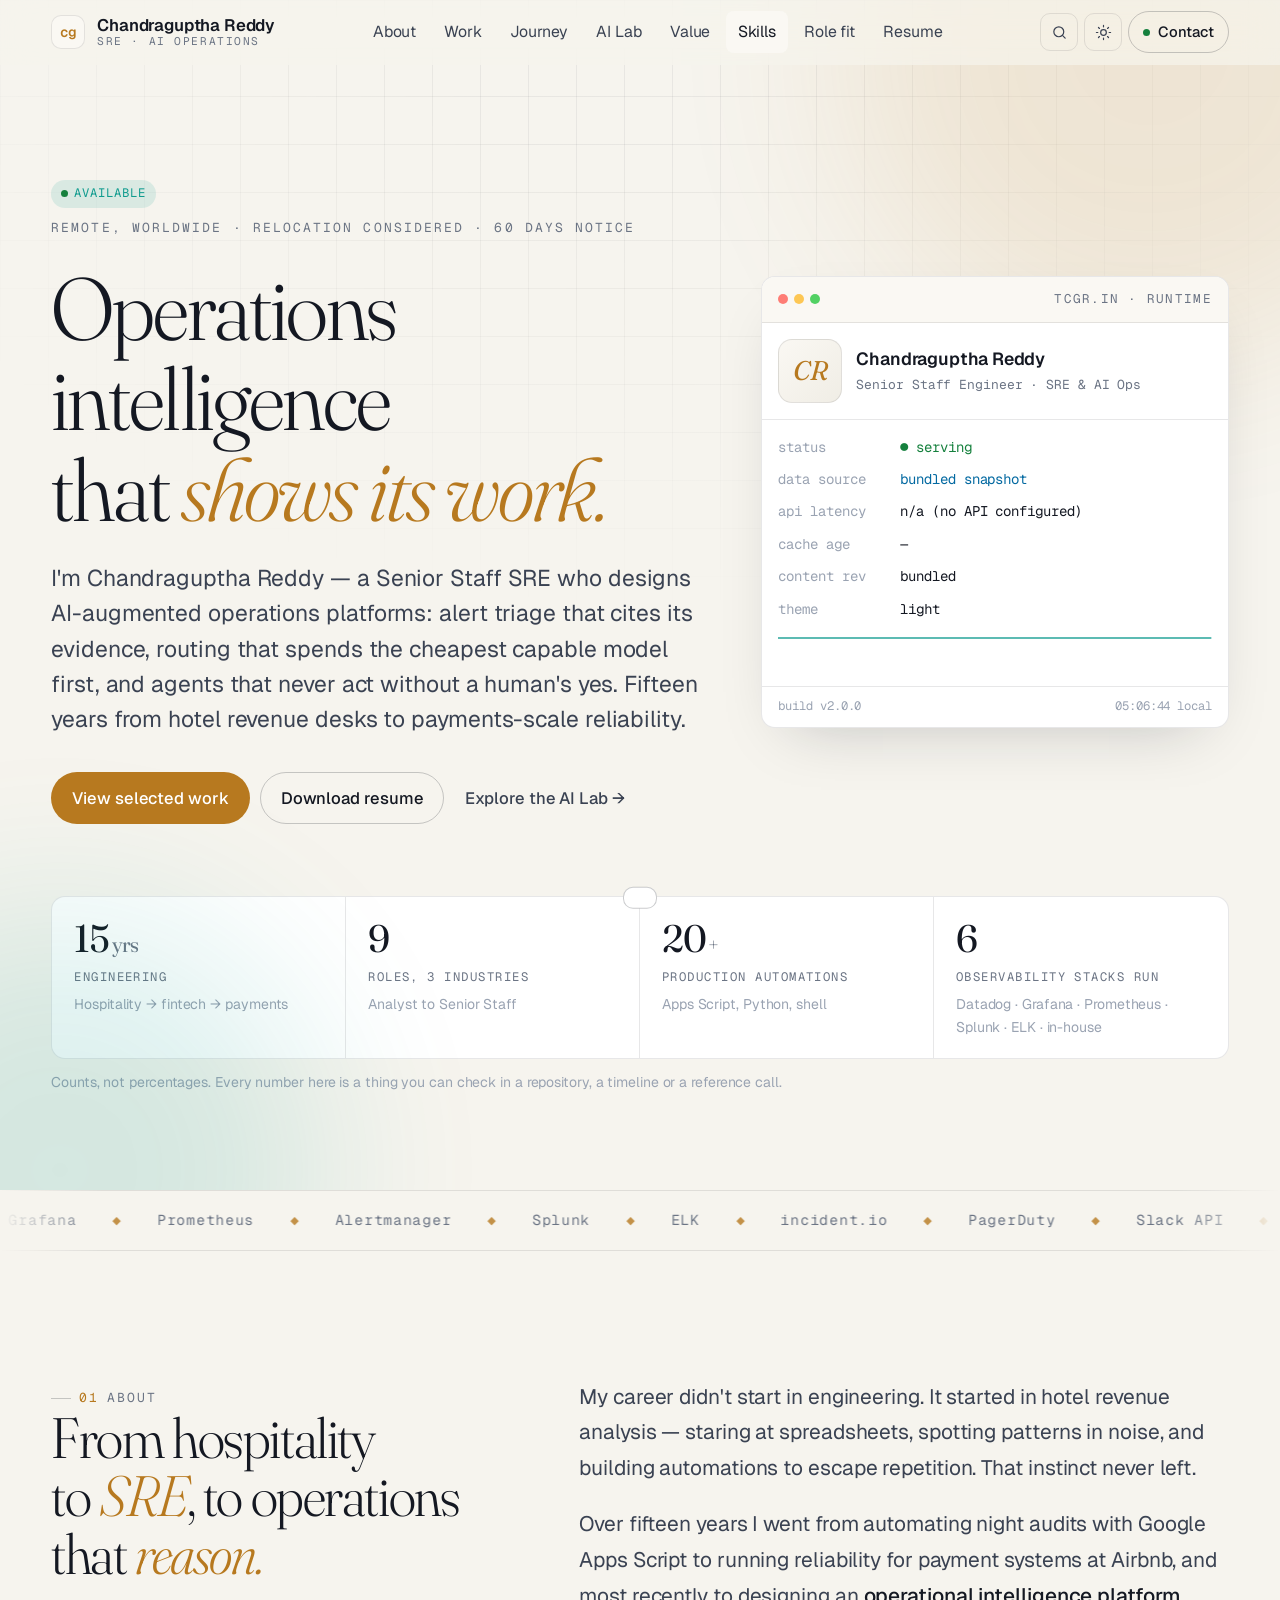
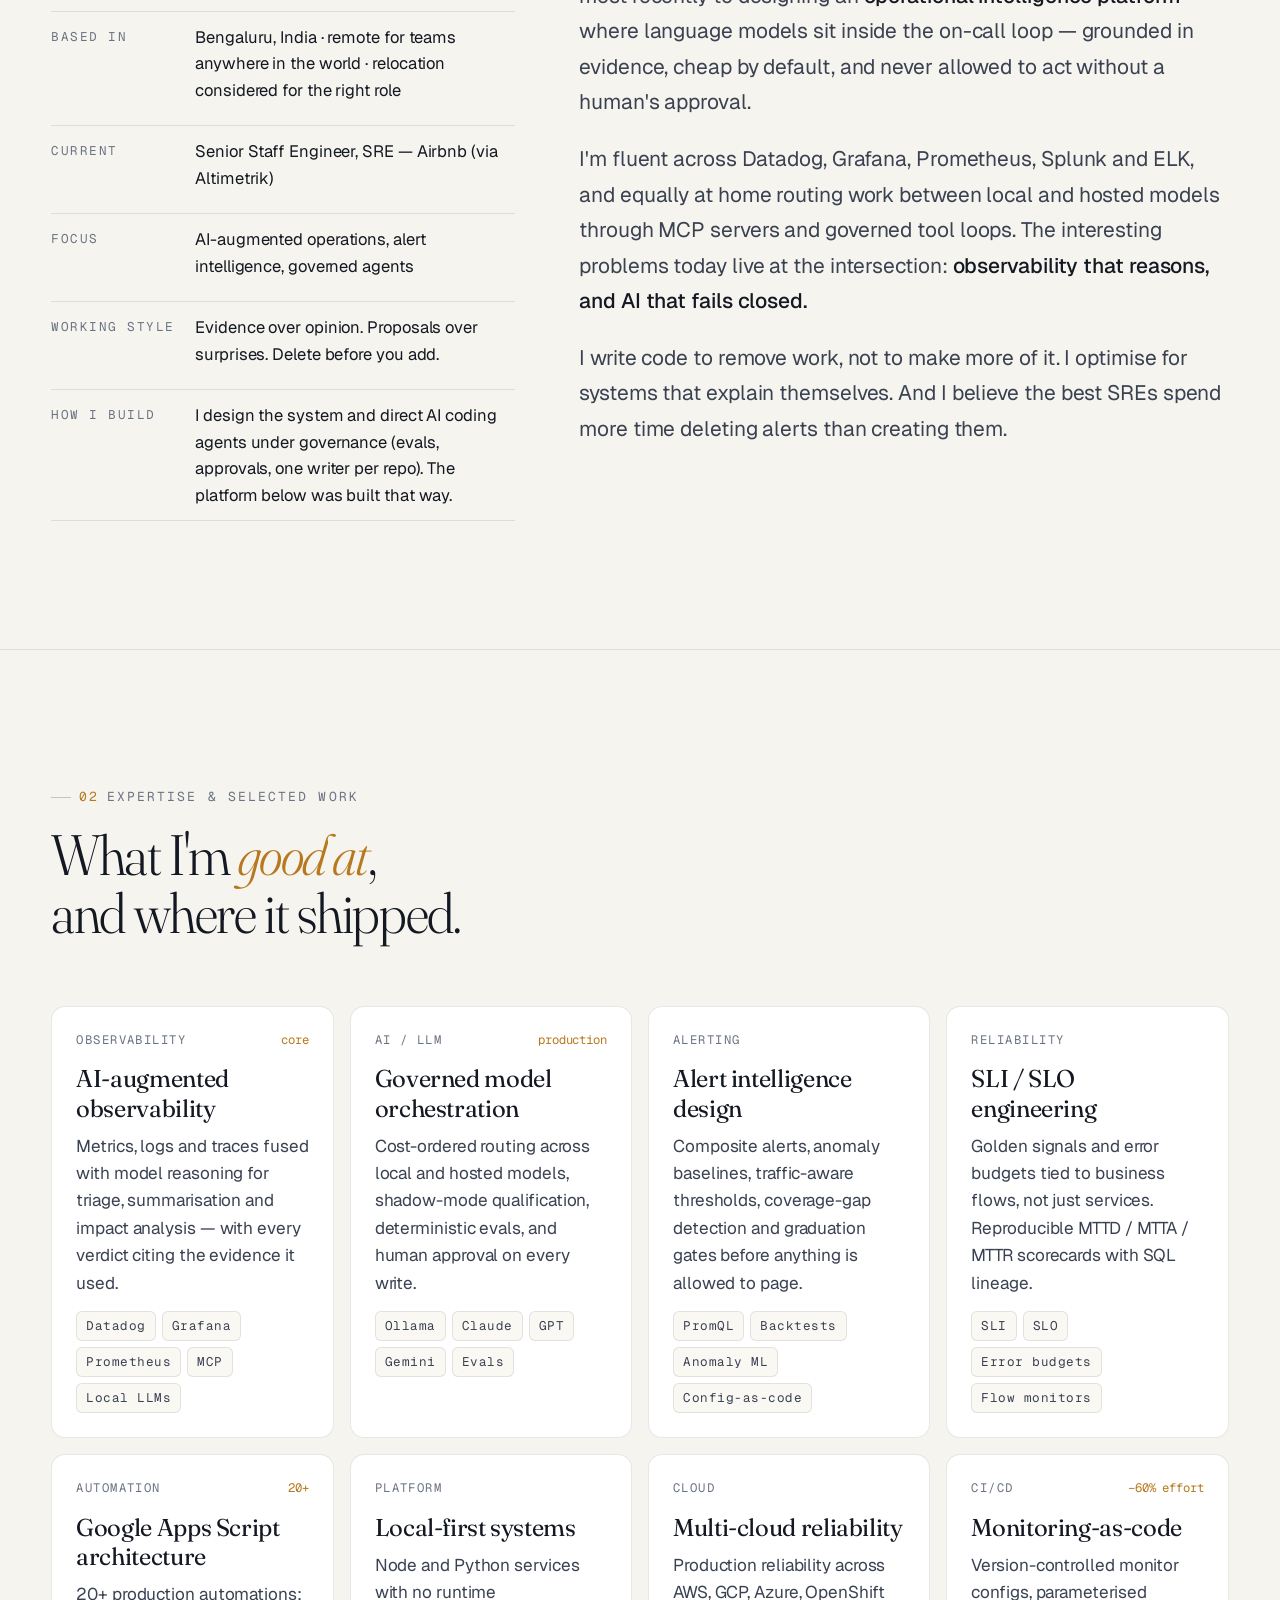
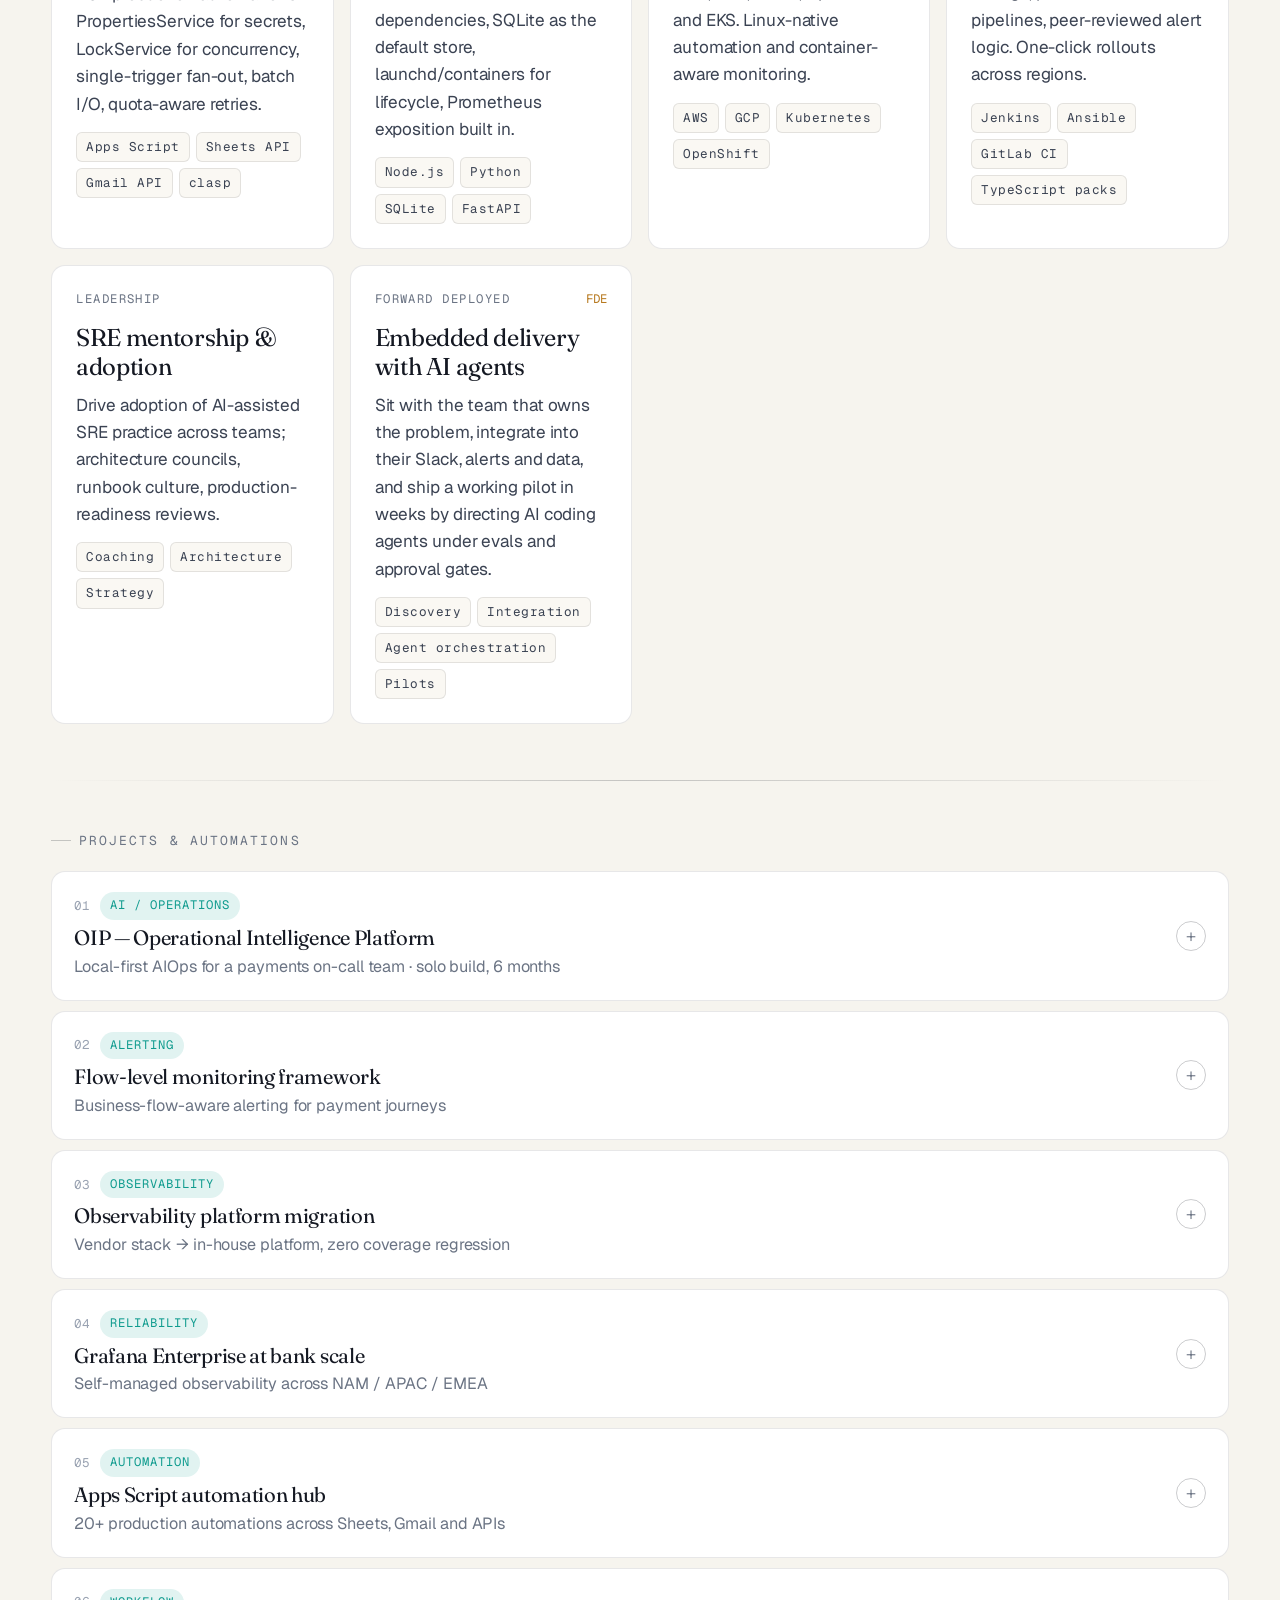
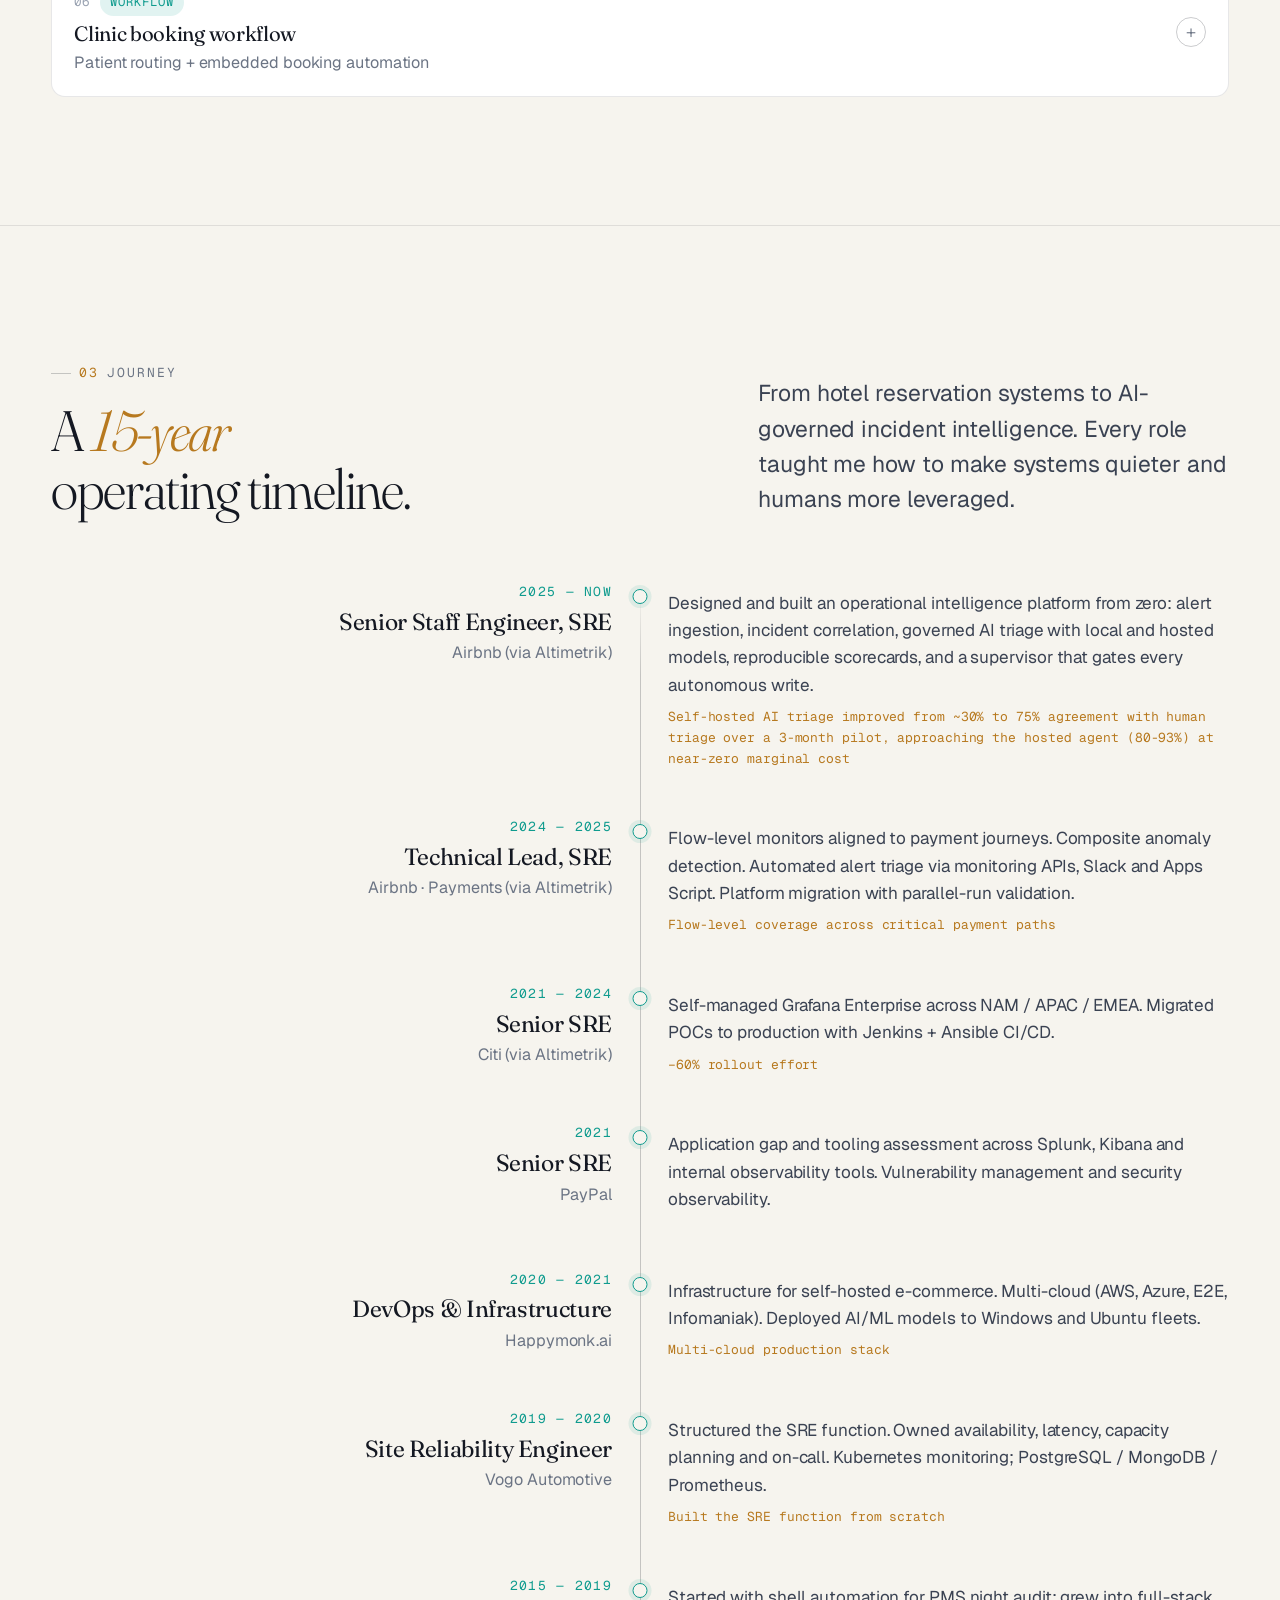
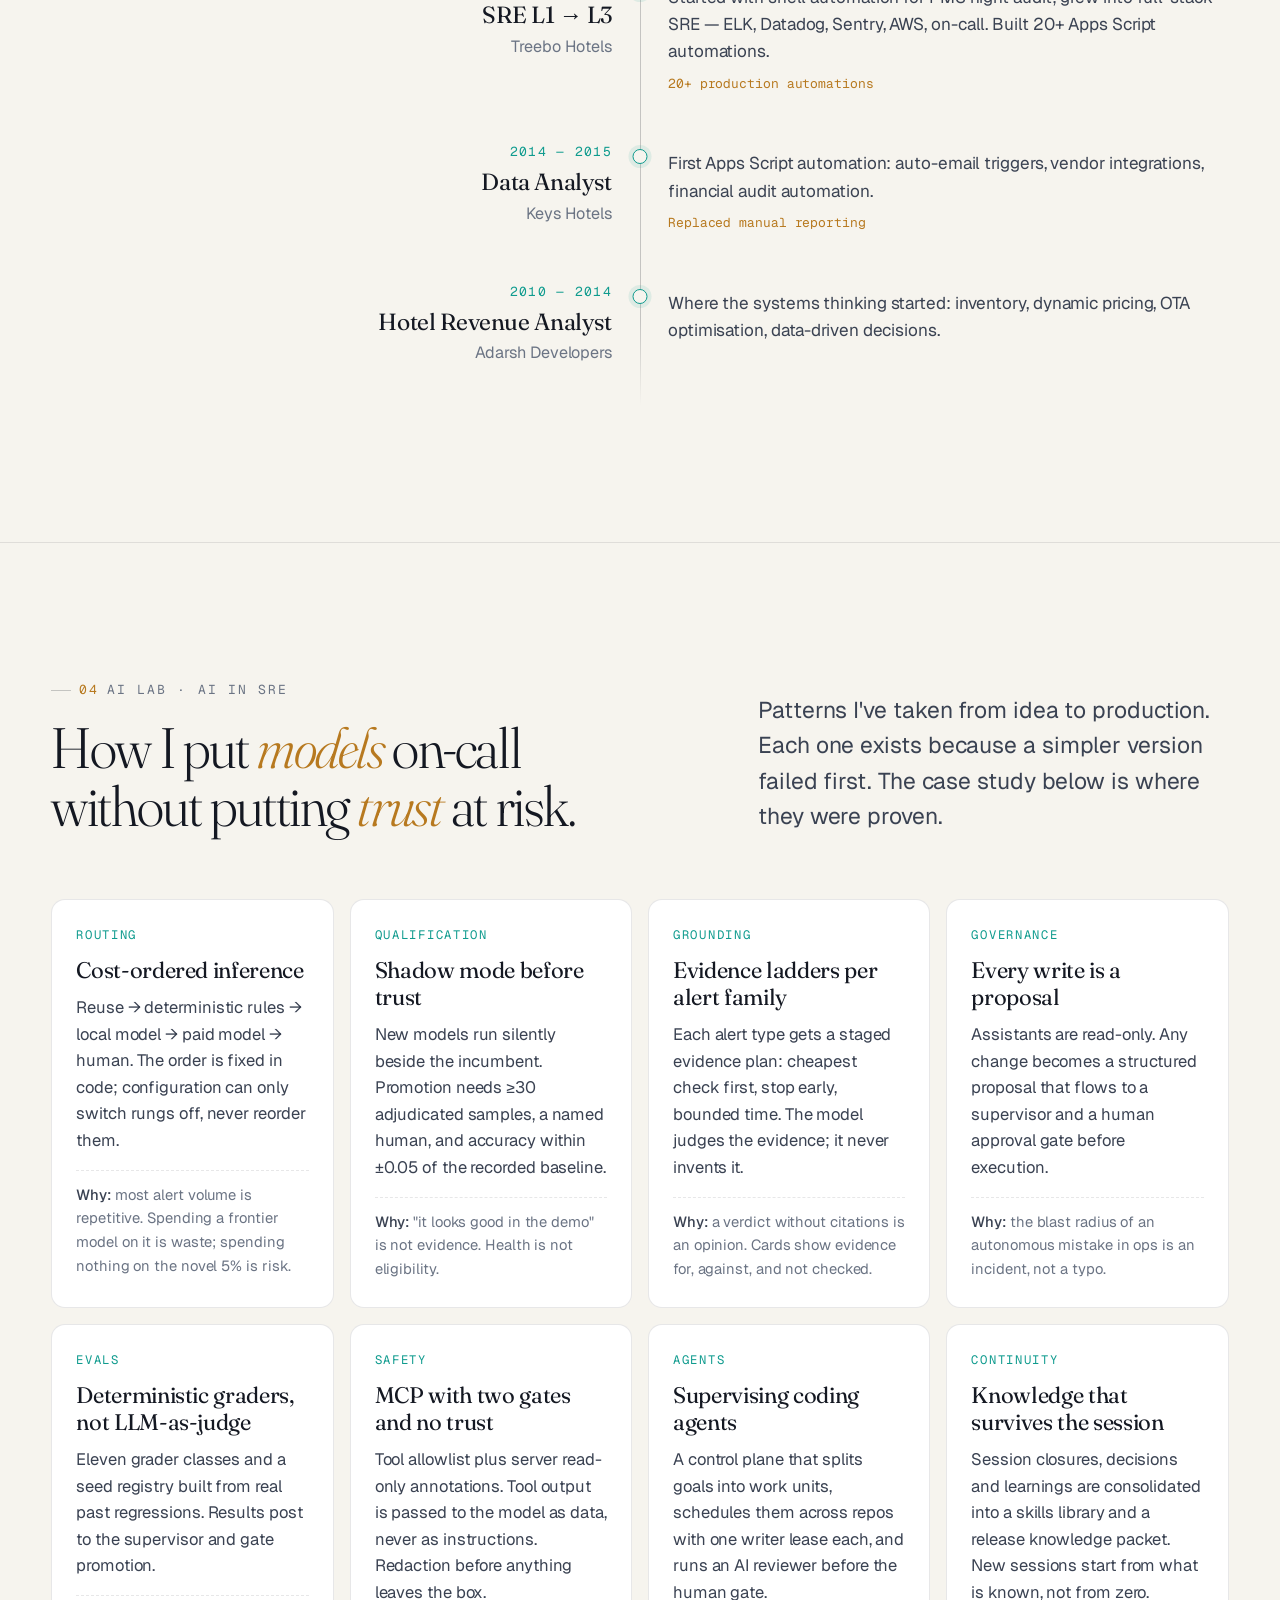
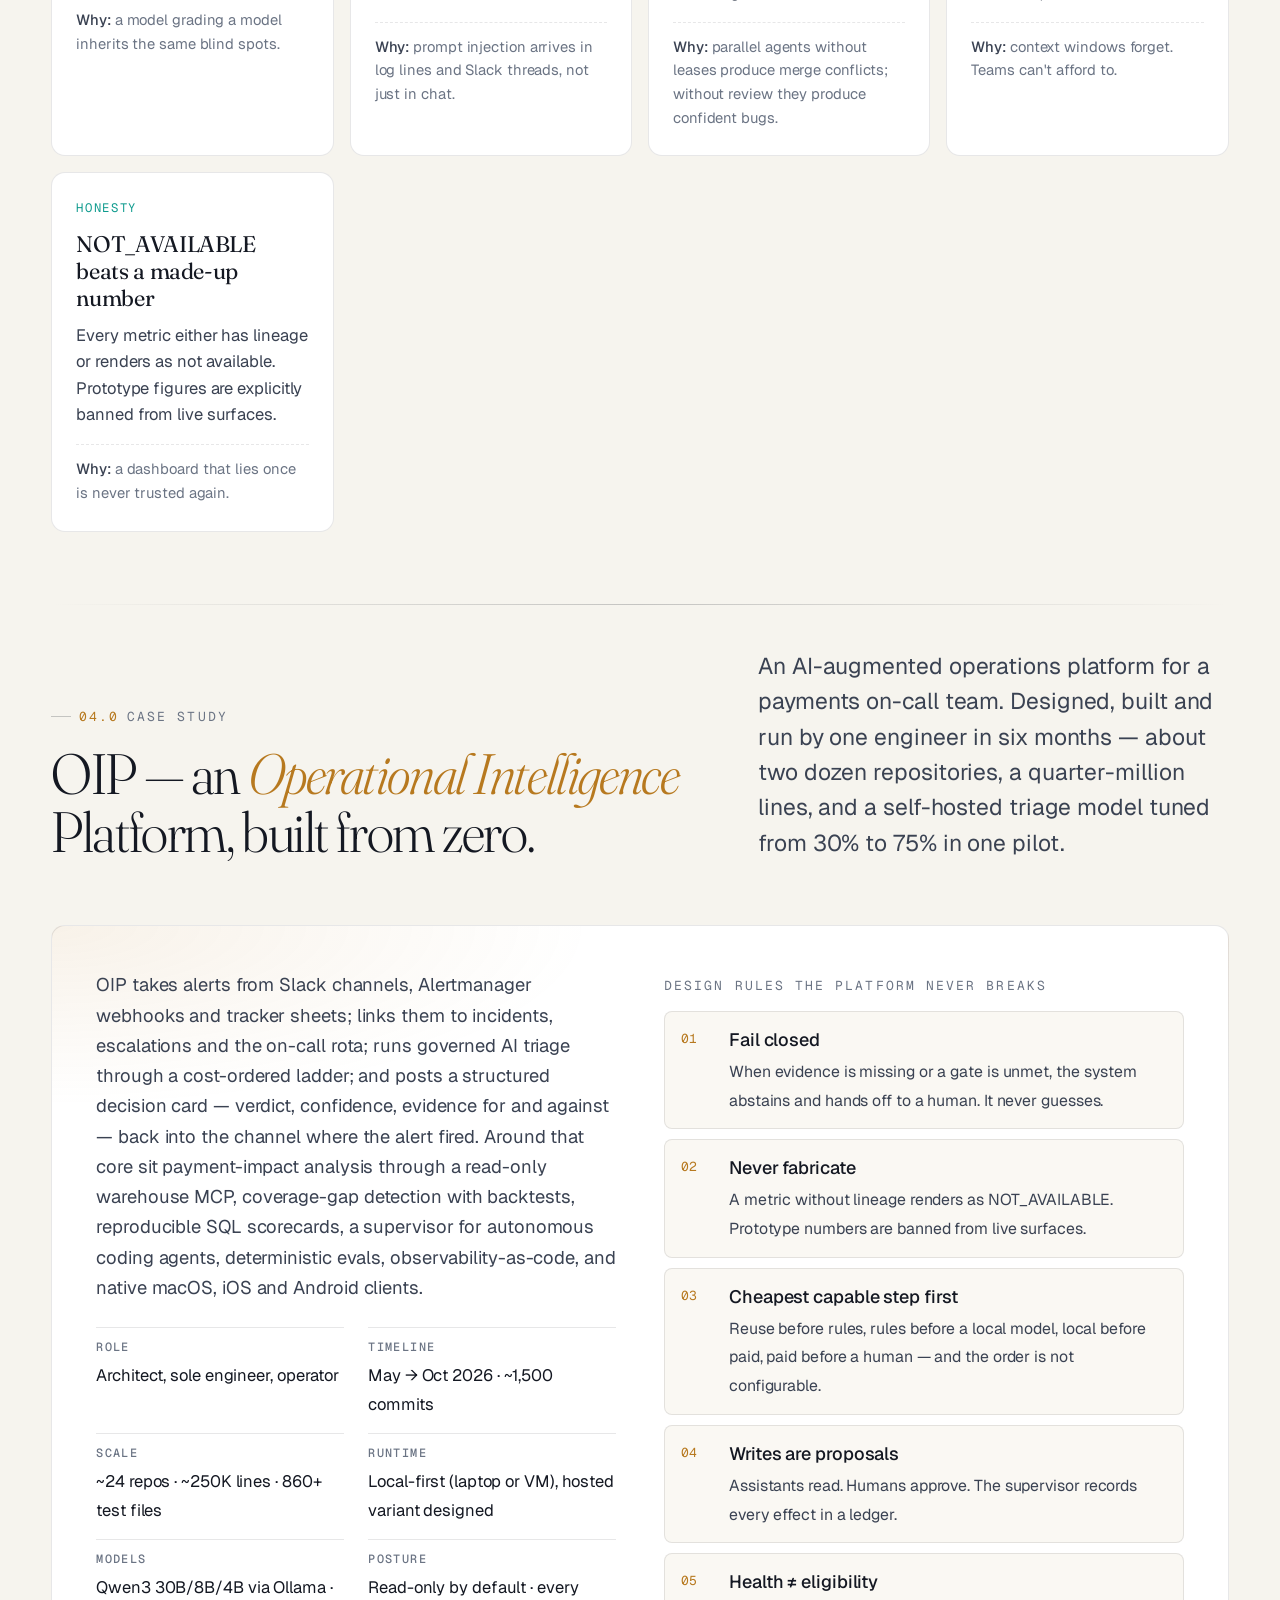
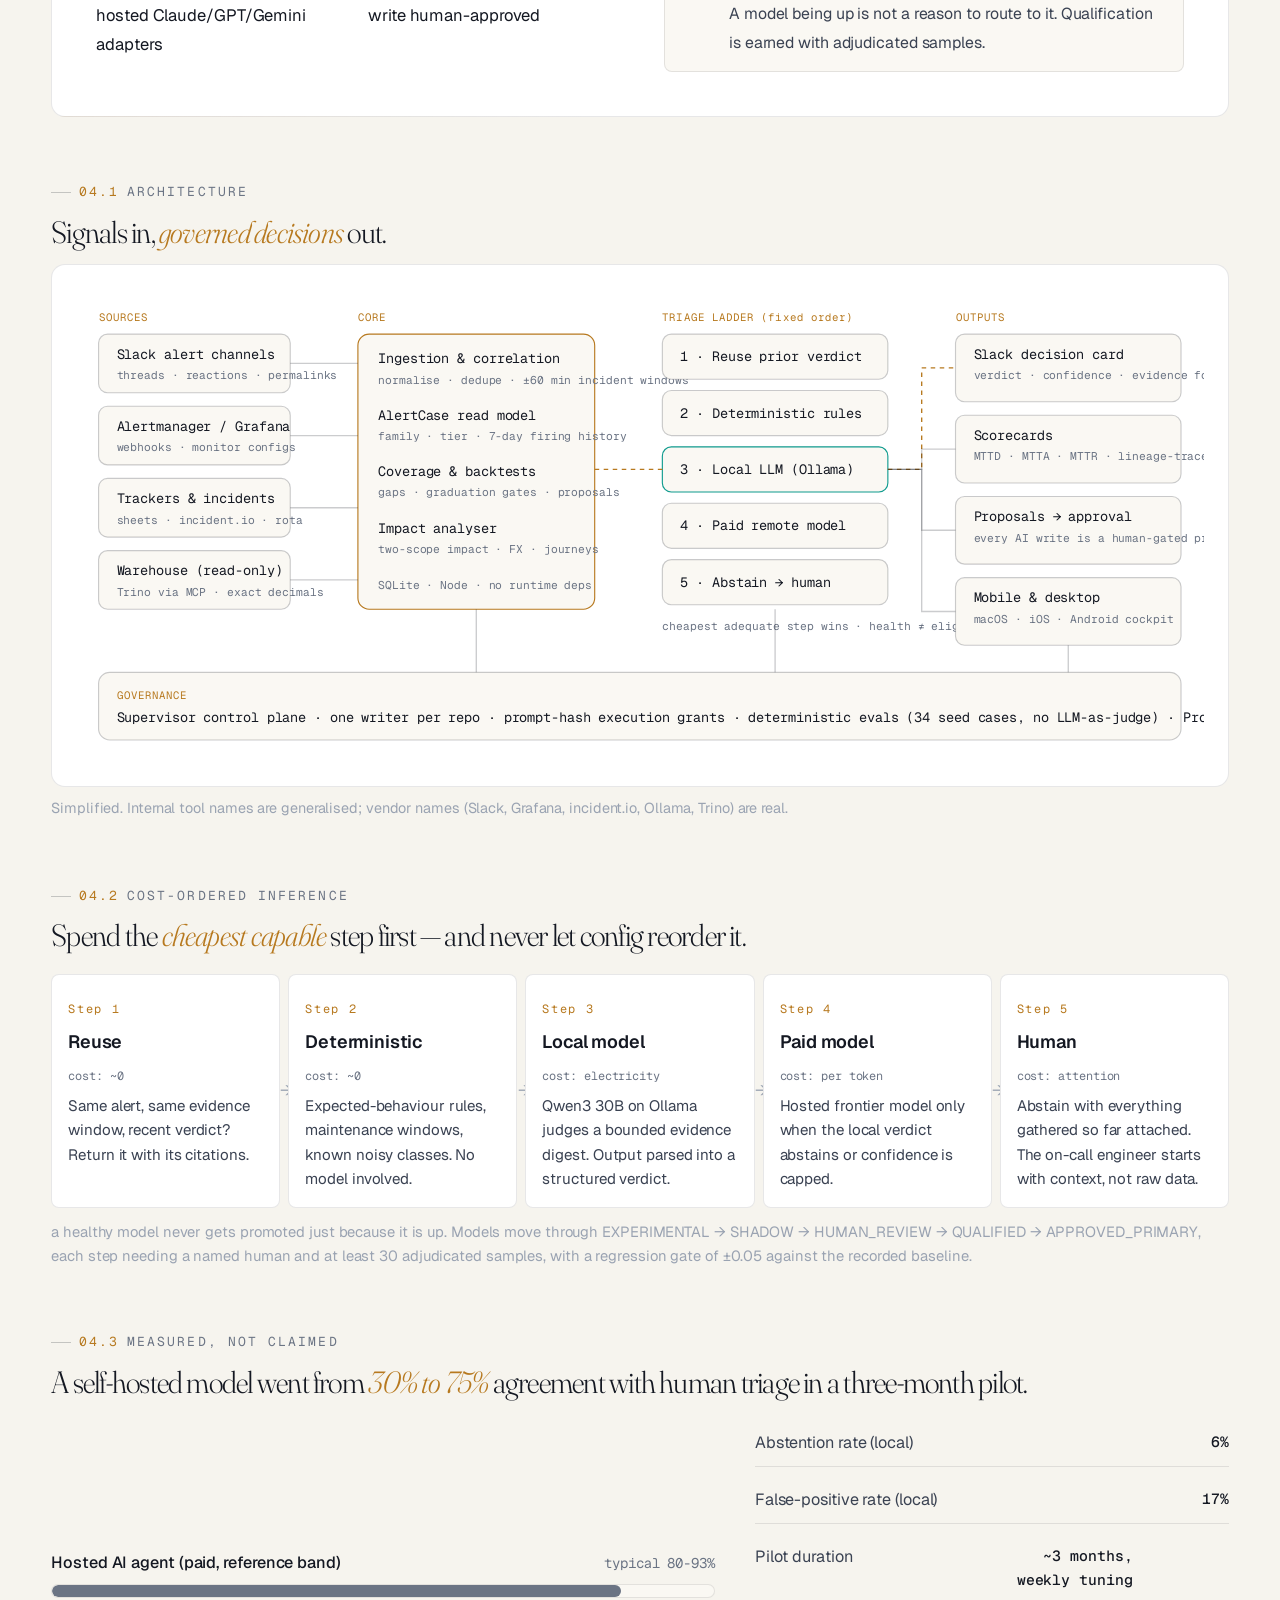
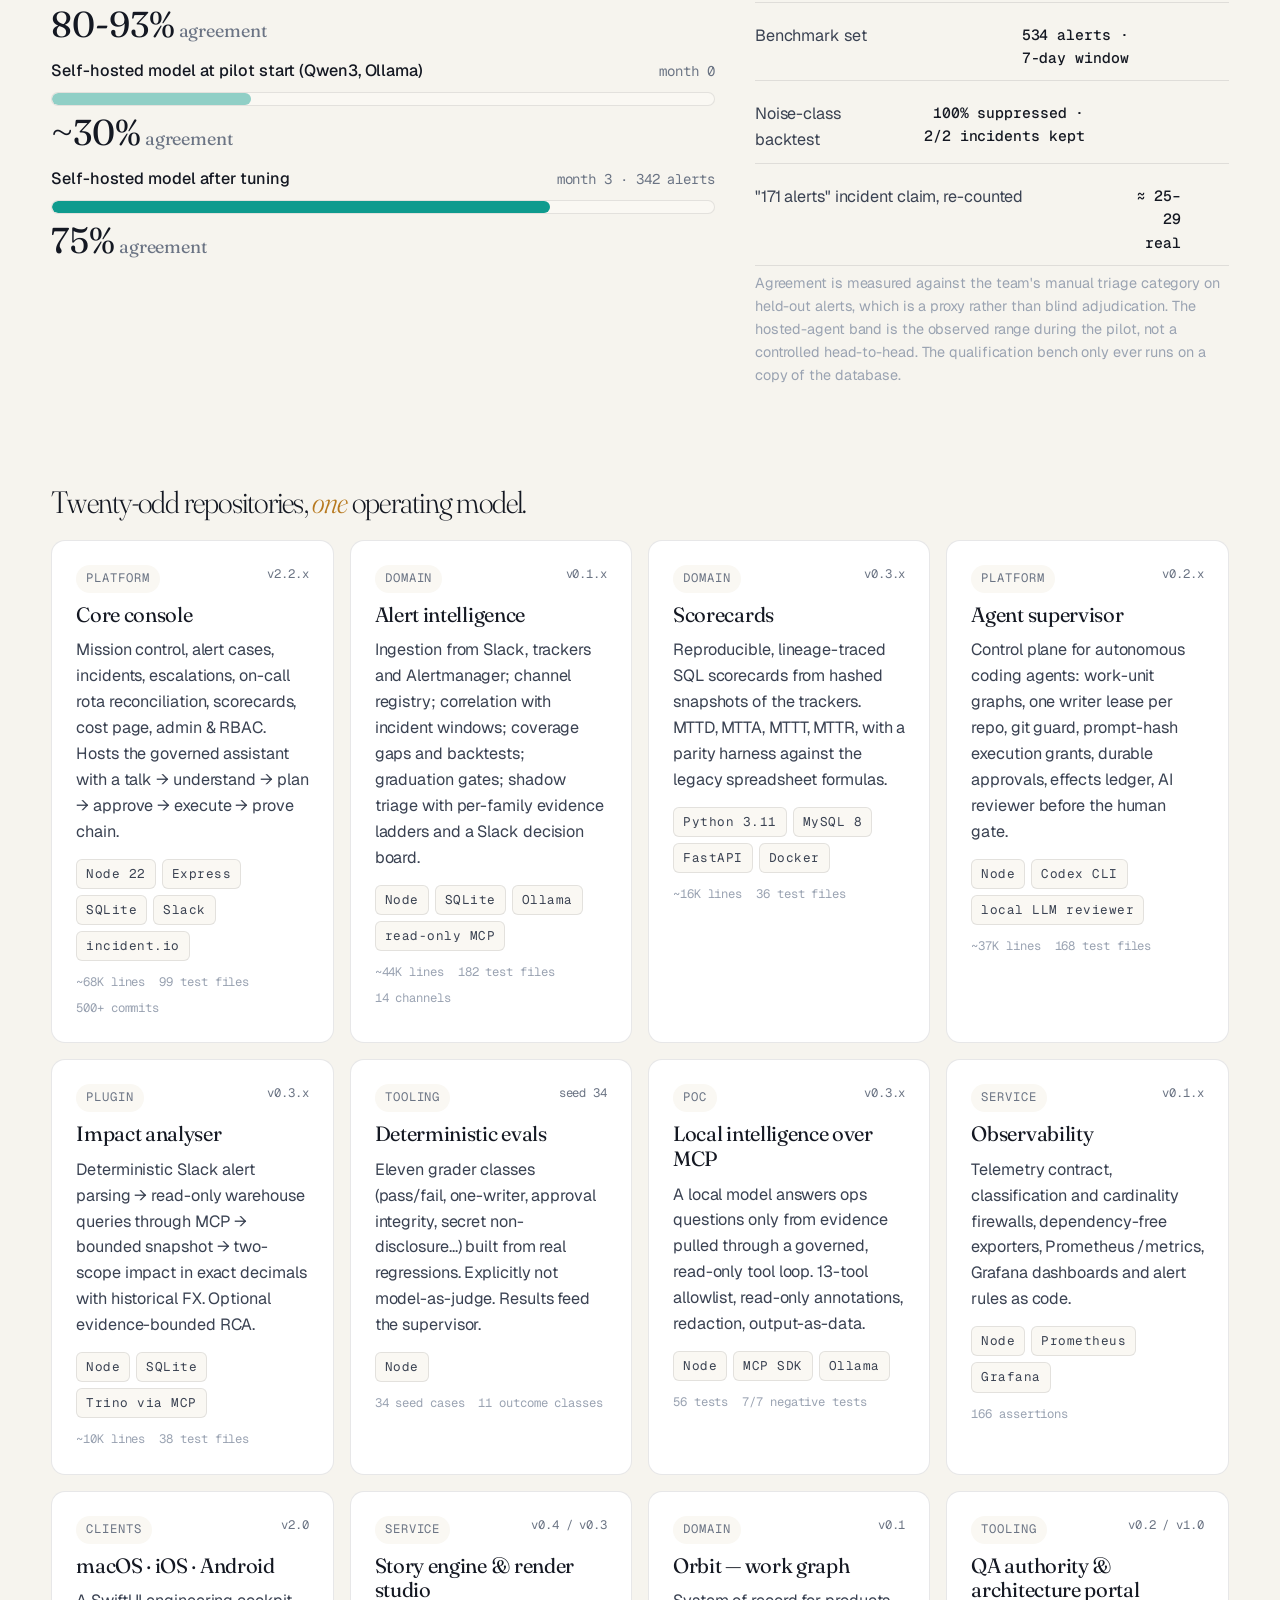
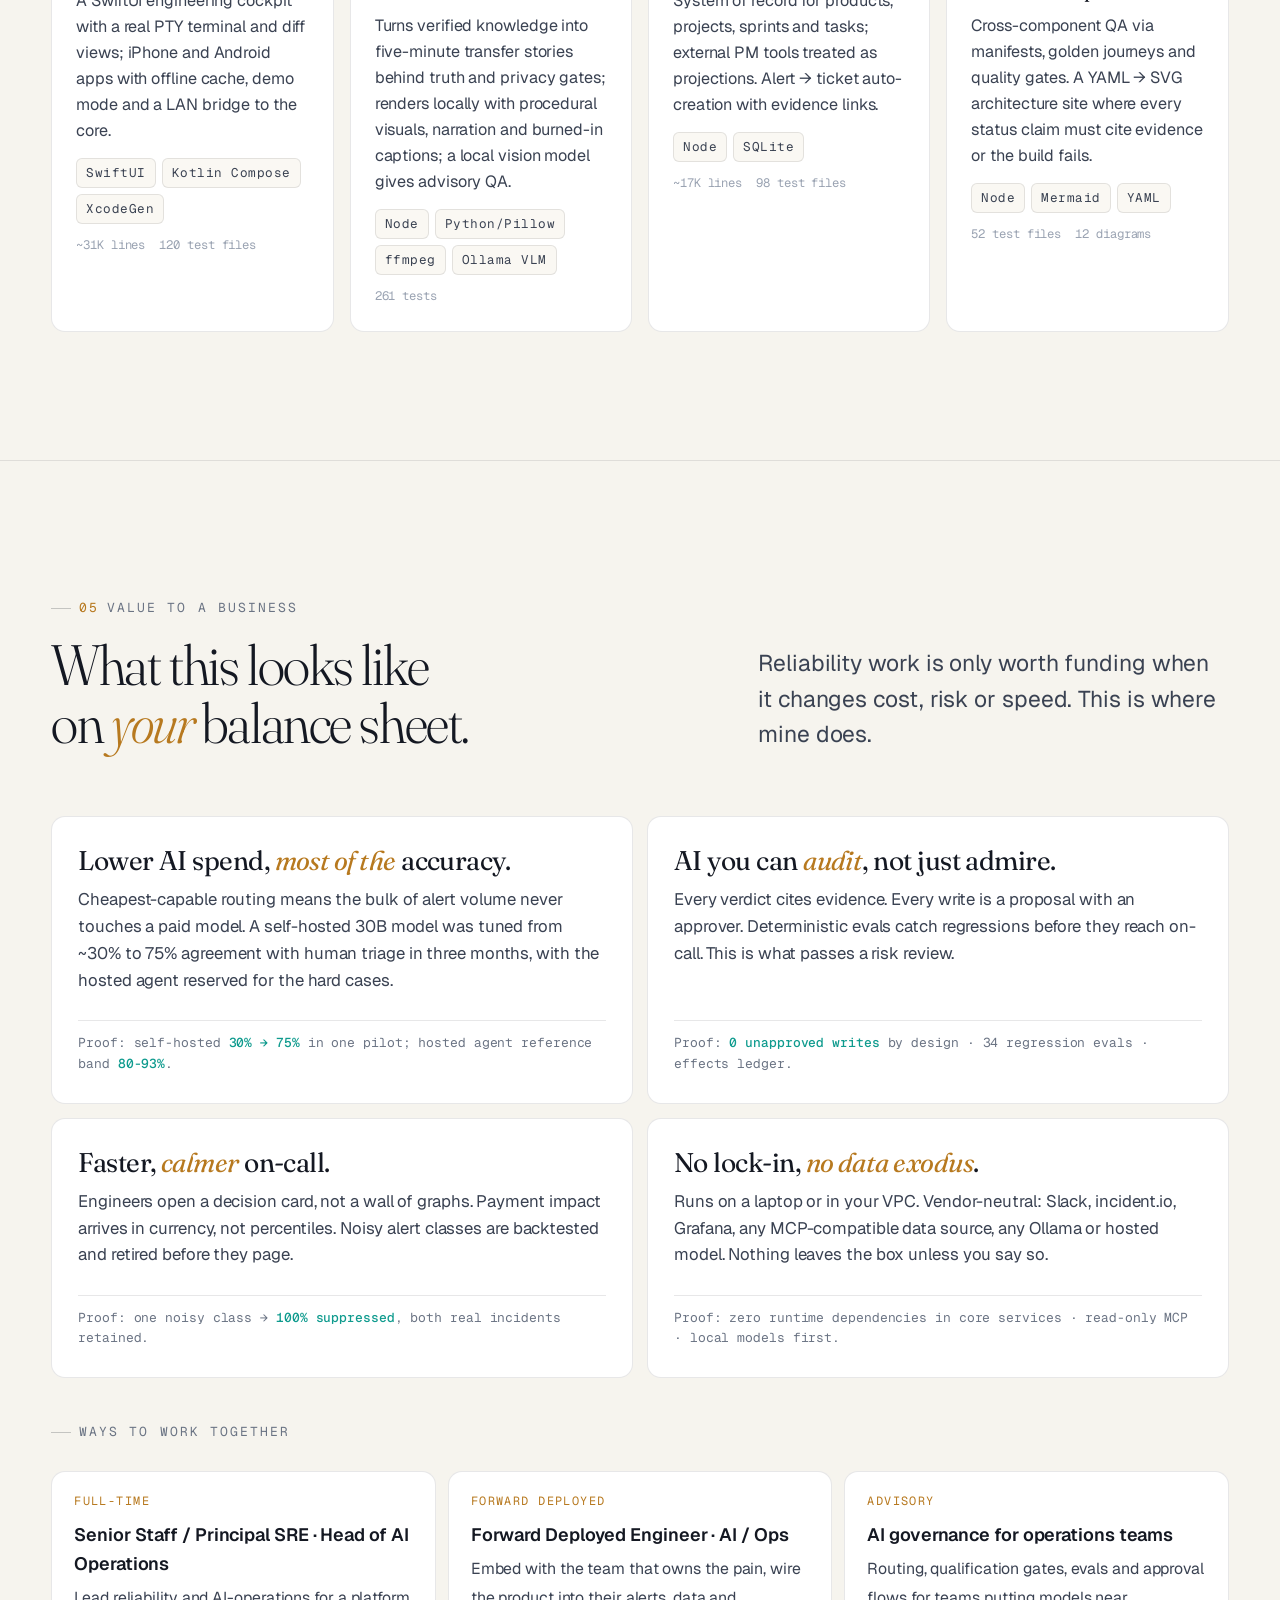
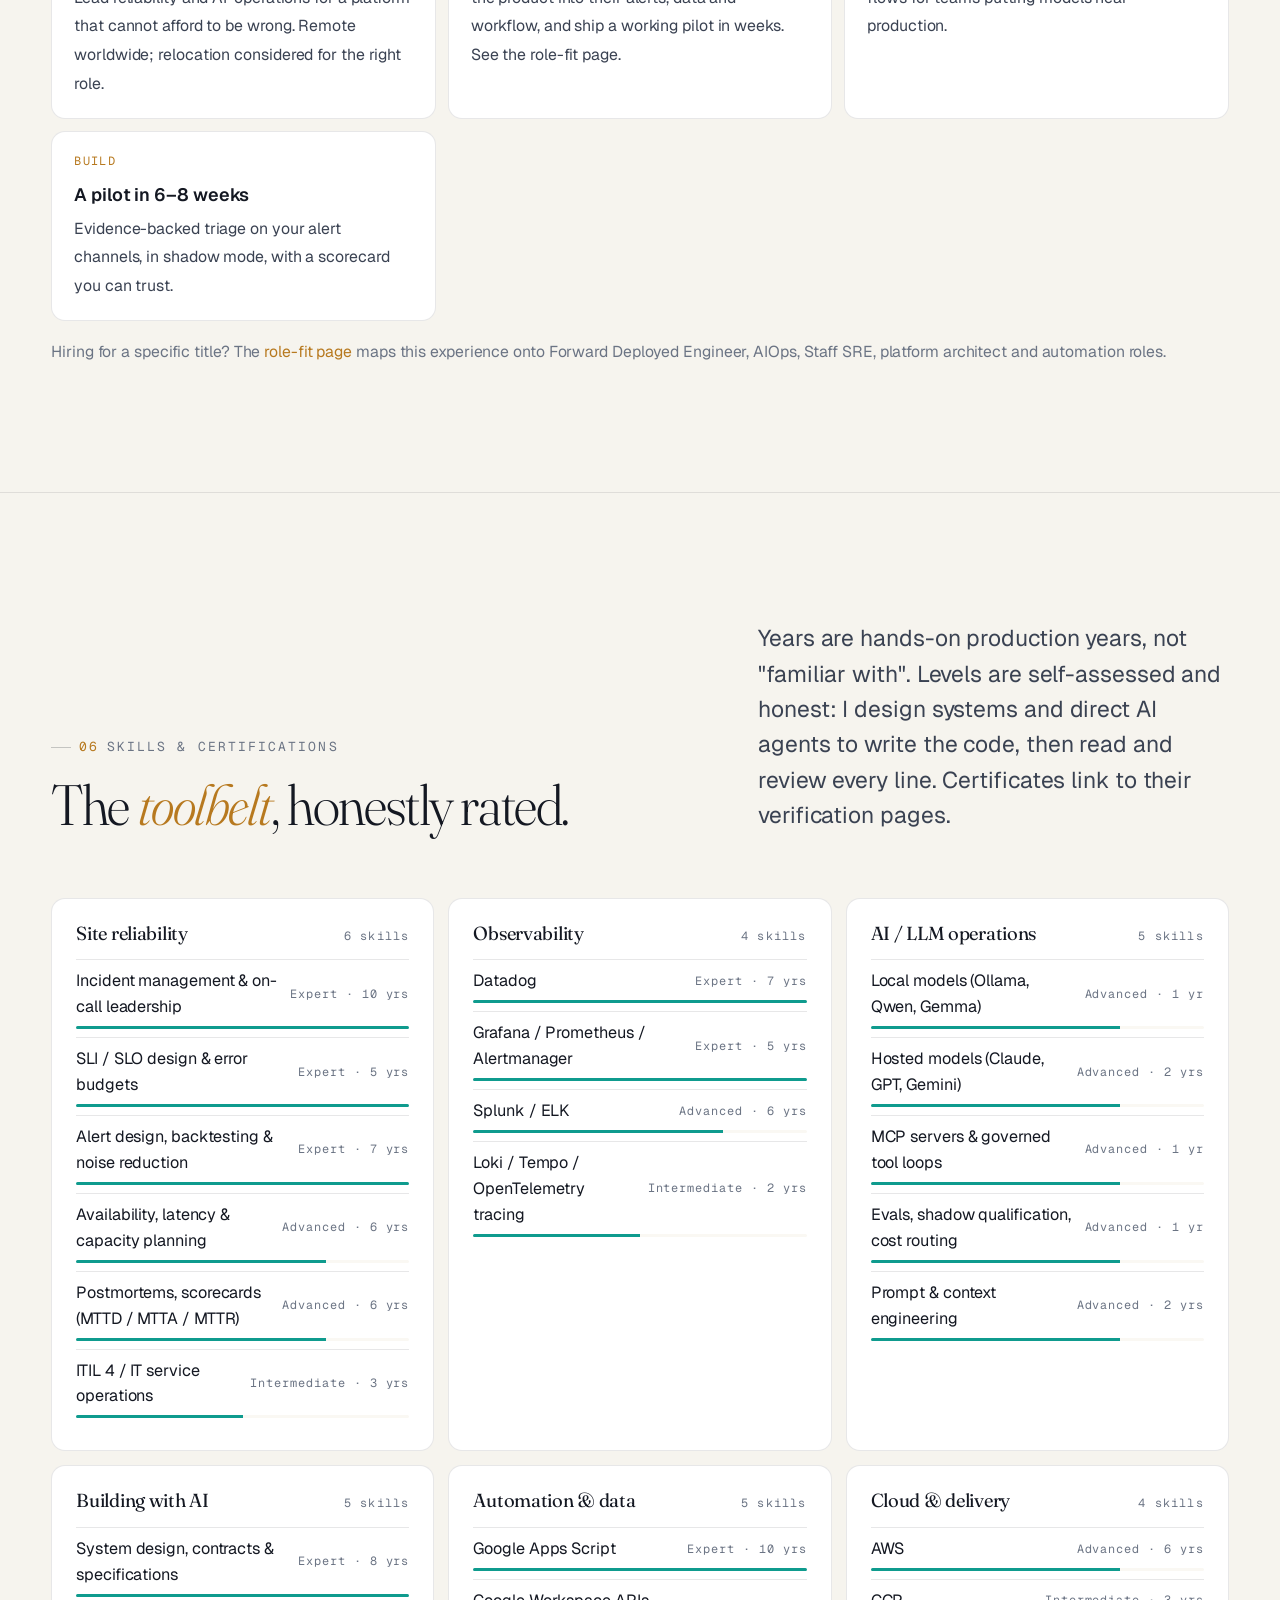
==== commit d0bc38cc: "fix: clip contact glow (removes empty gap below footer); relocation wording; drop implementation not" ====
--- a/public/index.html
+++ b/public/index.html
@@ -123,7 +123,7 @@
       <div>
         <div class="hero-kicker" data-reveal>
           <span class="pill"><span class="dot"></span> Available</span>
-          <span class="eyebrow bare" data-bind="profile.availability_line">Open to any location · relocation or remote · 60 days notice</span>
+          <span class="eyebrow bare" data-bind="profile.availability_line">Remote, worldwide · relocation considered · 60 days notice</span>
         </div>
 
         <h1 class="display h-hero" data-reveal data-bind-html="profile.headline">
@@ -421,7 +421,7 @@
   <div class="wrap" style="position:relative">
     <div class="eyebrow" style="justify-content:center" data-reveal><span class="num">09</span> Contact</div>
     <h2 class="display h-section" style="margin-top:18px" data-reveal data-bind-html="contact.headline">Let's build something<br><em>reliable.</em></h2>
-    <p class="lead" data-reveal data-bind="contact.tagline">Open to Senior Staff SRE, AI-operations, Forward Deployed Engineer and platform roles anywhere in the world, on-site or remote, and to advisory work. I reply within 24 hours.</p>
+    <p class="lead" data-reveal data-bind="contact.tagline">Open to Senior Staff SRE, AI-operations, Forward Deployed Engineer and platform roles: remote for teams anywhere in the world, with relocation considered for the right role. Also open to advisory work. I reply within 24 hours.</p>
     <div class="contact-ctas" data-reveal>
       <a id="cta-email" href="#" class="btn primary">Email me →</a>
       <button id="cta-copy" class="btn" type="button">Copy address</button>
@@ -433,7 +433,7 @@
       <div class="thead"><i style="background:#ff5f57"></i><i style="background:#febc2e"></i><i style="background:#28c840"></i><span class="label">tcgr@ops ~ %</span></div>
       <div class="tbody">
         <div><span class="pr">$</span> <span class="k">whois</span> <span class="v">chandraguptha</span></div>
-        <div class="indent"><span class="k">location:</span>      <span class="v" data-bind="contact.location">Bengaluru, IN · open to any location, relocation or remote</span></div>
+        <div class="indent"><span class="k">location:</span>      <span class="v" data-bind="contact.location">Bengaluru, IN · remote worldwide · relocation considered</span></div>
         <div class="indent"><span class="k">role:</span>          <span class="v" data-bind="contact.role">Senior Staff Engineer — SRE @ Airbnb (via Altimetrik)</span></div>
         <div class="indent"><span class="k">availability:</span>  <span class="v" data-bind="contact.availability">60 days notice (negotiable)</span></div>
         <div class="indent"><span class="k">languages:</span>     <span class="v" data-bind="contact.languages">English, Hindi, Tamil, Telugu, Kannada</span></div>
@@ -447,7 +447,7 @@
 <footer>
   <div class="wrap foot-inner">
     <div class="mono">© <span id="year"></span> · tcgr.in · <a href="https://github.com/tcgr-in/portfolio" target="_blank" rel="noopener">view source</a></div>
-    <div class="mono">v<span id="site-version-foot">2.0.0</span> · sheet-driven · static edge · <a href="#top">back to top ↑</a></div>
+    <div class="mono">v<span id="site-version-foot">2.0.0</span> · <a href="#top">back to top ↑</a></div>
   </div>
 </footer>
 
--- a/public/assets/styles.css
+++ b/public/assets/styles.css
@@ -380,12 +380,13 @@
   -webkit-mask-image: linear-gradient(90deg, transparent, #000 8%, #000 92%, transparent);
           mask-image: linear-gradient(90deg, transparent, #000 8%, #000 92%, transparent);
 }
-.marquee { display: flex; width: max-content; gap: 0; animation: marquee var(--marquee-dur, 48s) linear infinite; will-change: transform; }
+.marquee { display: flex; width: max-content; gap: 0; animation: marquee var(--marquee-dur, 48s) linear infinite; will-change: transform; backface-visibility: hidden; }
+.marquee.js-driven { animation: none; }
 .marquee:hover { animation-play-state: paused; }
 .marquee-track { display: flex; align-items: center; gap: 36px; padding-right: 36px; flex: none; }
 .marquee-track span { font-family: var(--font-mono); font-size: 0.8rem; letter-spacing: 0.05em; color: var(--muted); white-space: nowrap; }
 .marquee-track span.sep { color: var(--accent); opacity: 0.8; font-size: 0.6rem; }
-@keyframes marquee { to { transform: translate3d(-50%, 0, 0); } }
+@keyframes marquee { from { transform: translate3d(0, 0, 0); } to { transform: translate3d(-50%, 0, 0); } }
 
 /* ── About ──────────────────────────────────────────────────────────────── */
 .about-grid { display: grid; gap: 32px; }
@@ -598,7 +599,7 @@
 .resume .foot .dl.busy { color: var(--muted); }
 
 /* ── Contact ────────────────────────────────────────────────────────────── */
-.contact { text-align: center; }
+.contact { text-align: center; overflow: hidden; } /* clip the background glow so it cannot extend the page below the footer */
 .contact .h-section { font-size: clamp(2.4rem, 5vw + 0.5rem, 5rem); margin-bottom: 20px; }
 .contact .lead { margin-inline: auto; margin-bottom: 30px; }
 .contact-ctas { display: flex; flex-wrap: wrap; justify-content: center; gap: 10px; }
@@ -660,7 +661,8 @@
 /* Reduced motion */
 @media (prefers-reduced-motion: reduce) {
   html { scroll-behavior: auto; }
-  .marquee, .dot, .cursor, .diagram .wire.hot { animation: none !important; }
+  .dot, .cursor, .diagram .wire.hot { animation: none !important; }
+  .marquee { animation-duration: calc(var(--marquee-dur, 48s) * 2); } /* slow drift kept: it is the one motion on the page that carries content */
   [data-reveal] { opacity: 1 !important; transform: none !important; transition: none !important; }
   .bar-fill, .skill .meter i { transition: none; }
   * { scroll-behavior: auto !important; }
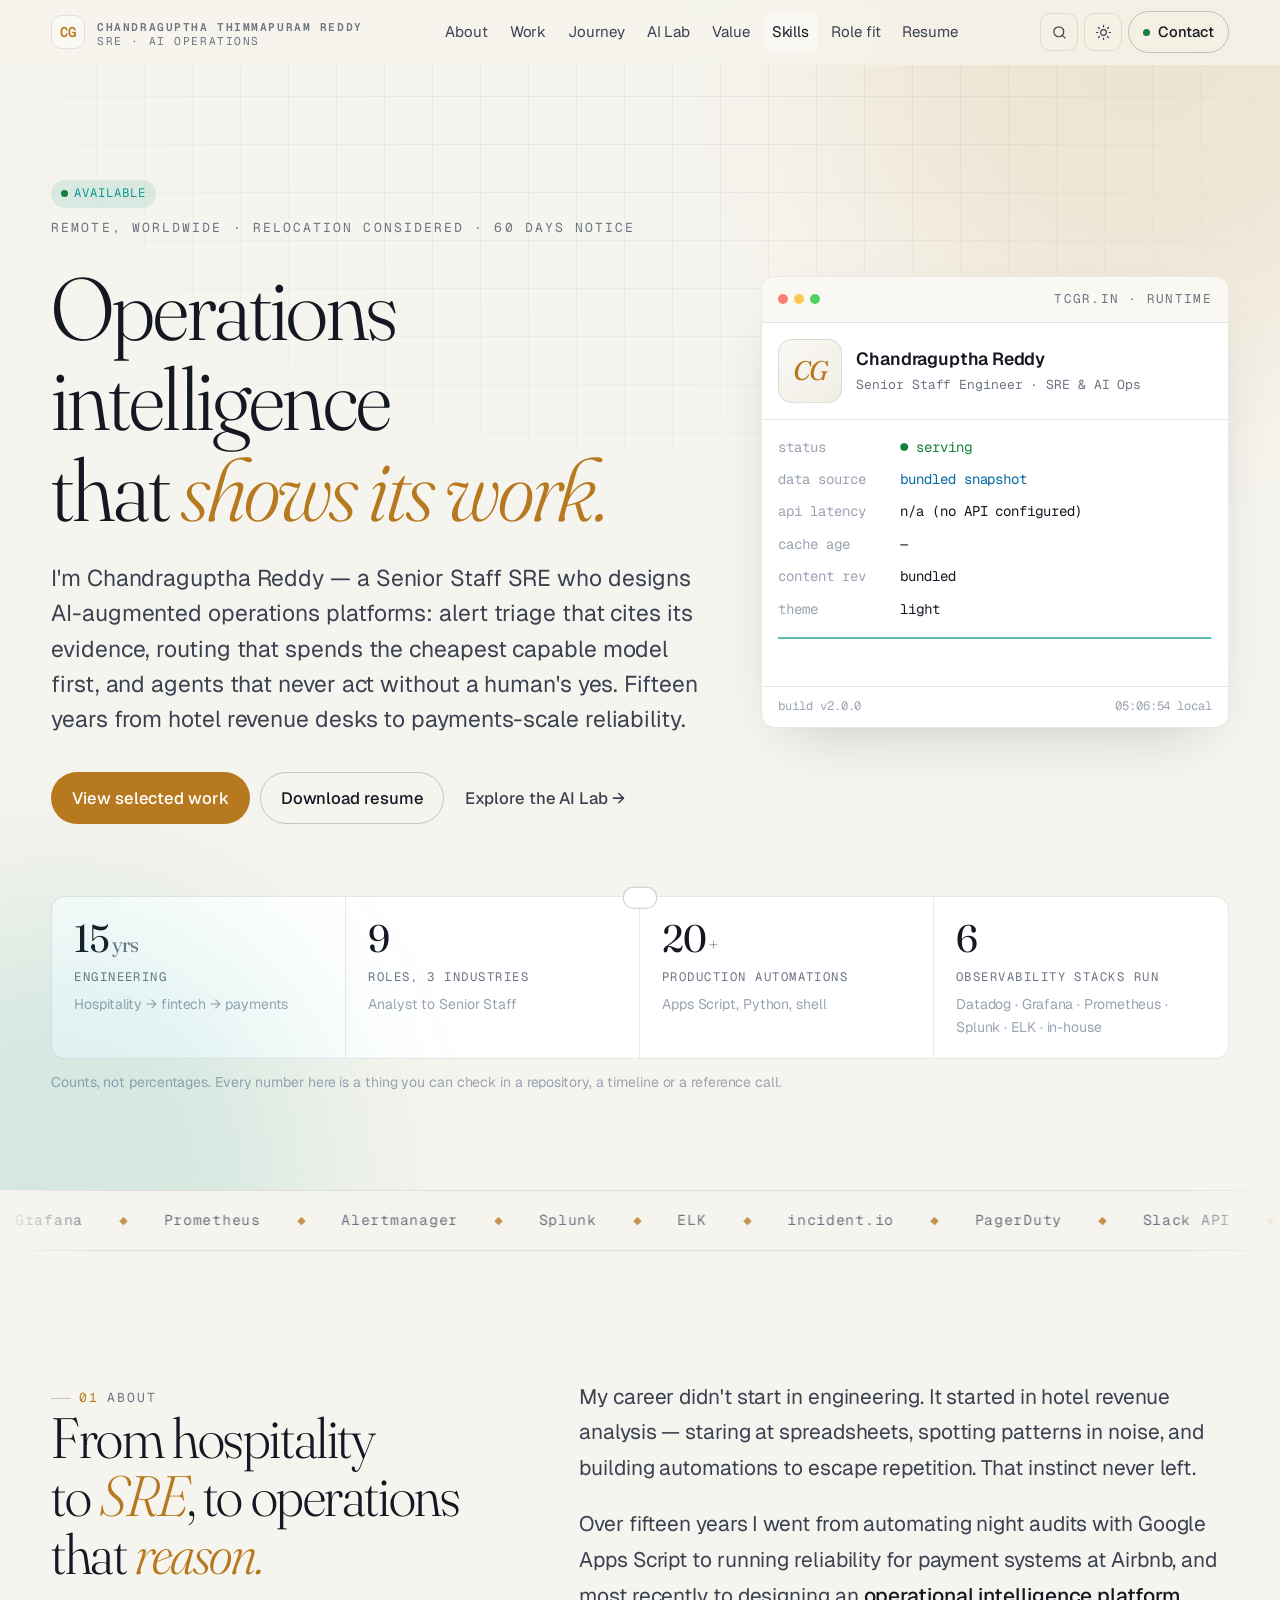
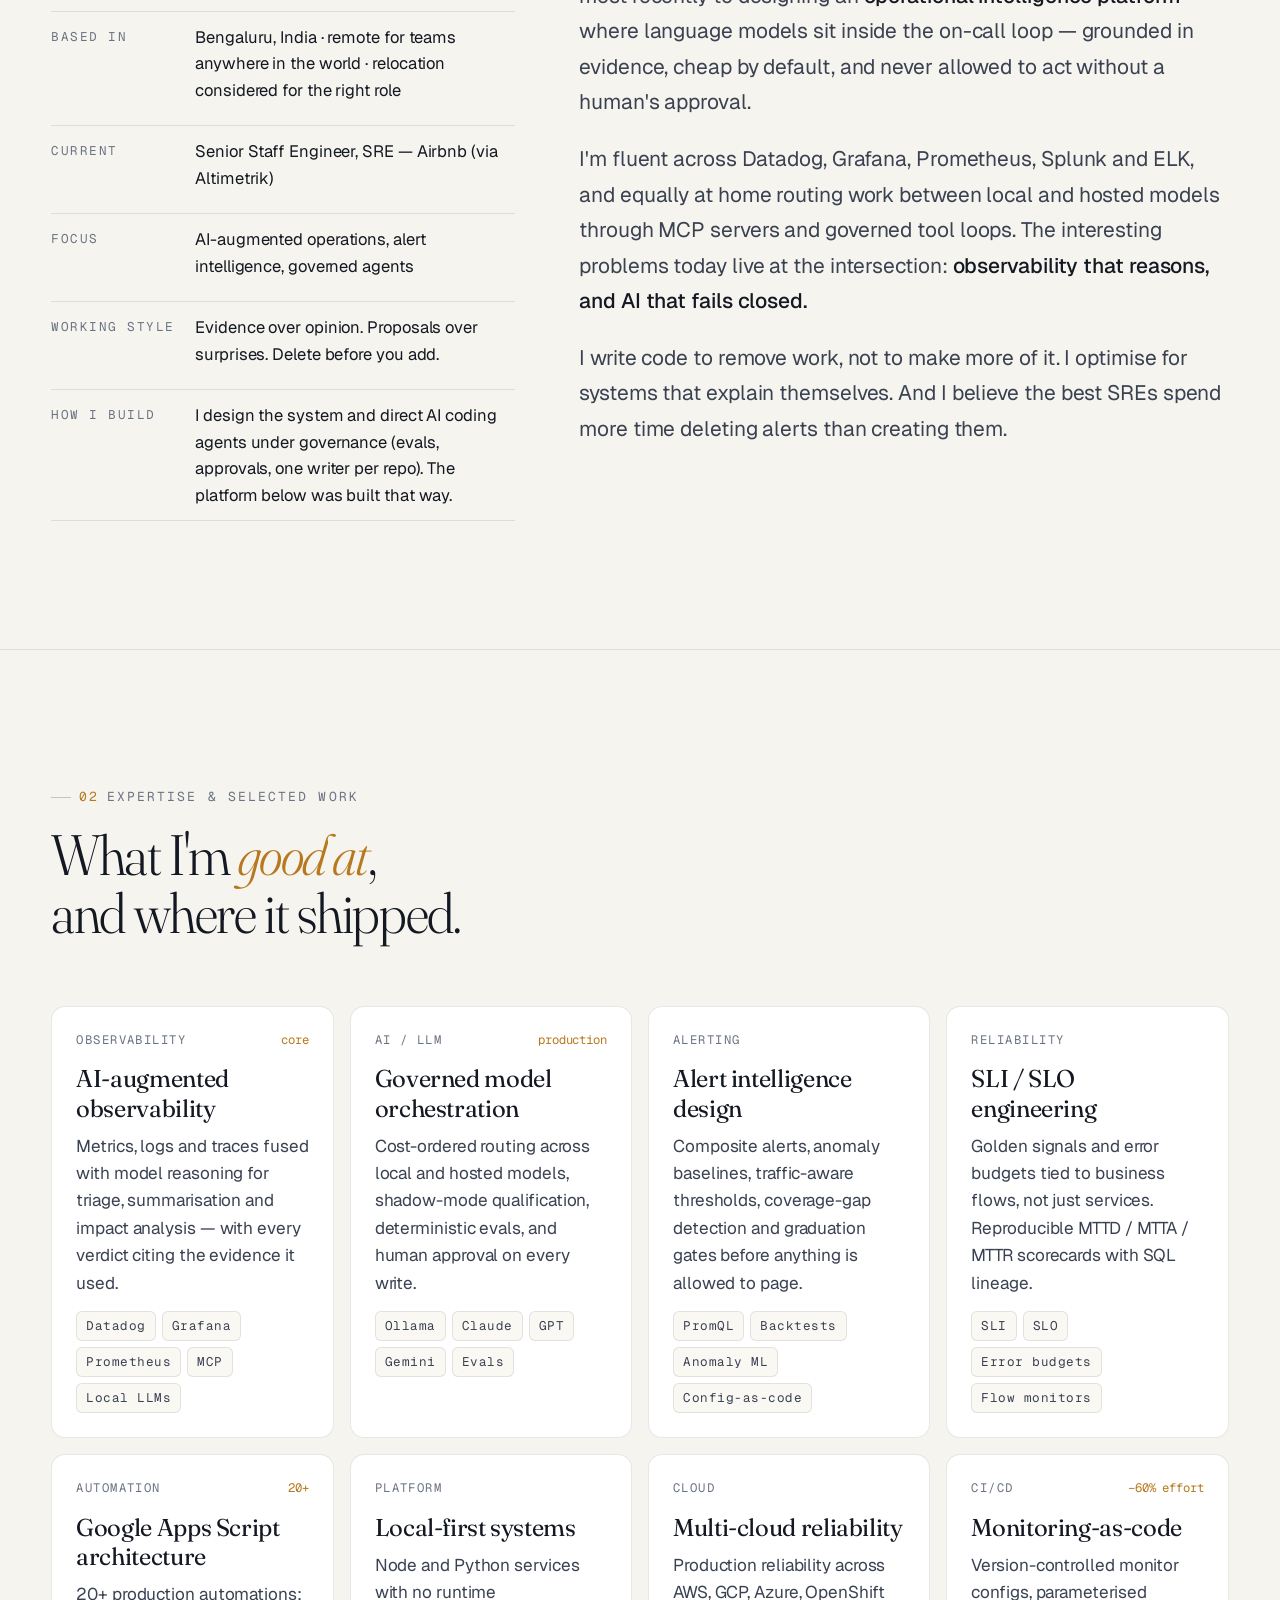
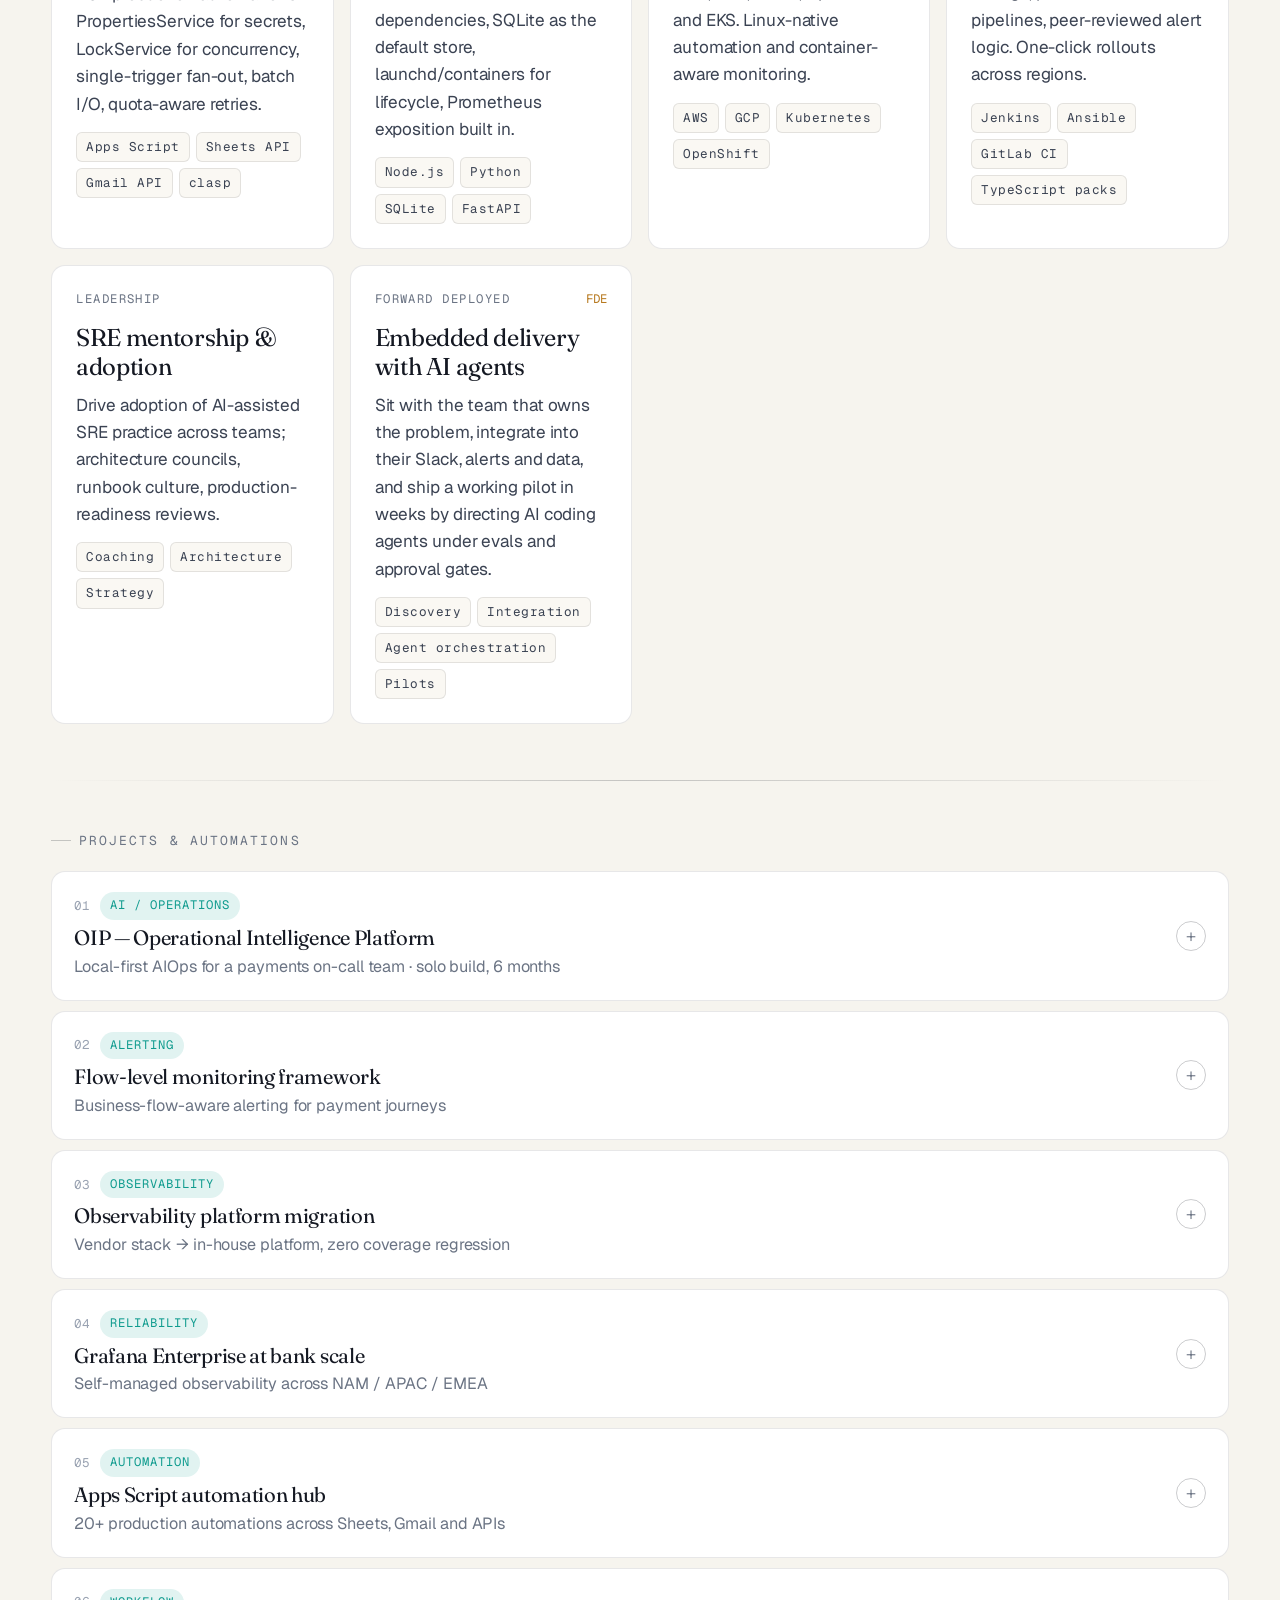
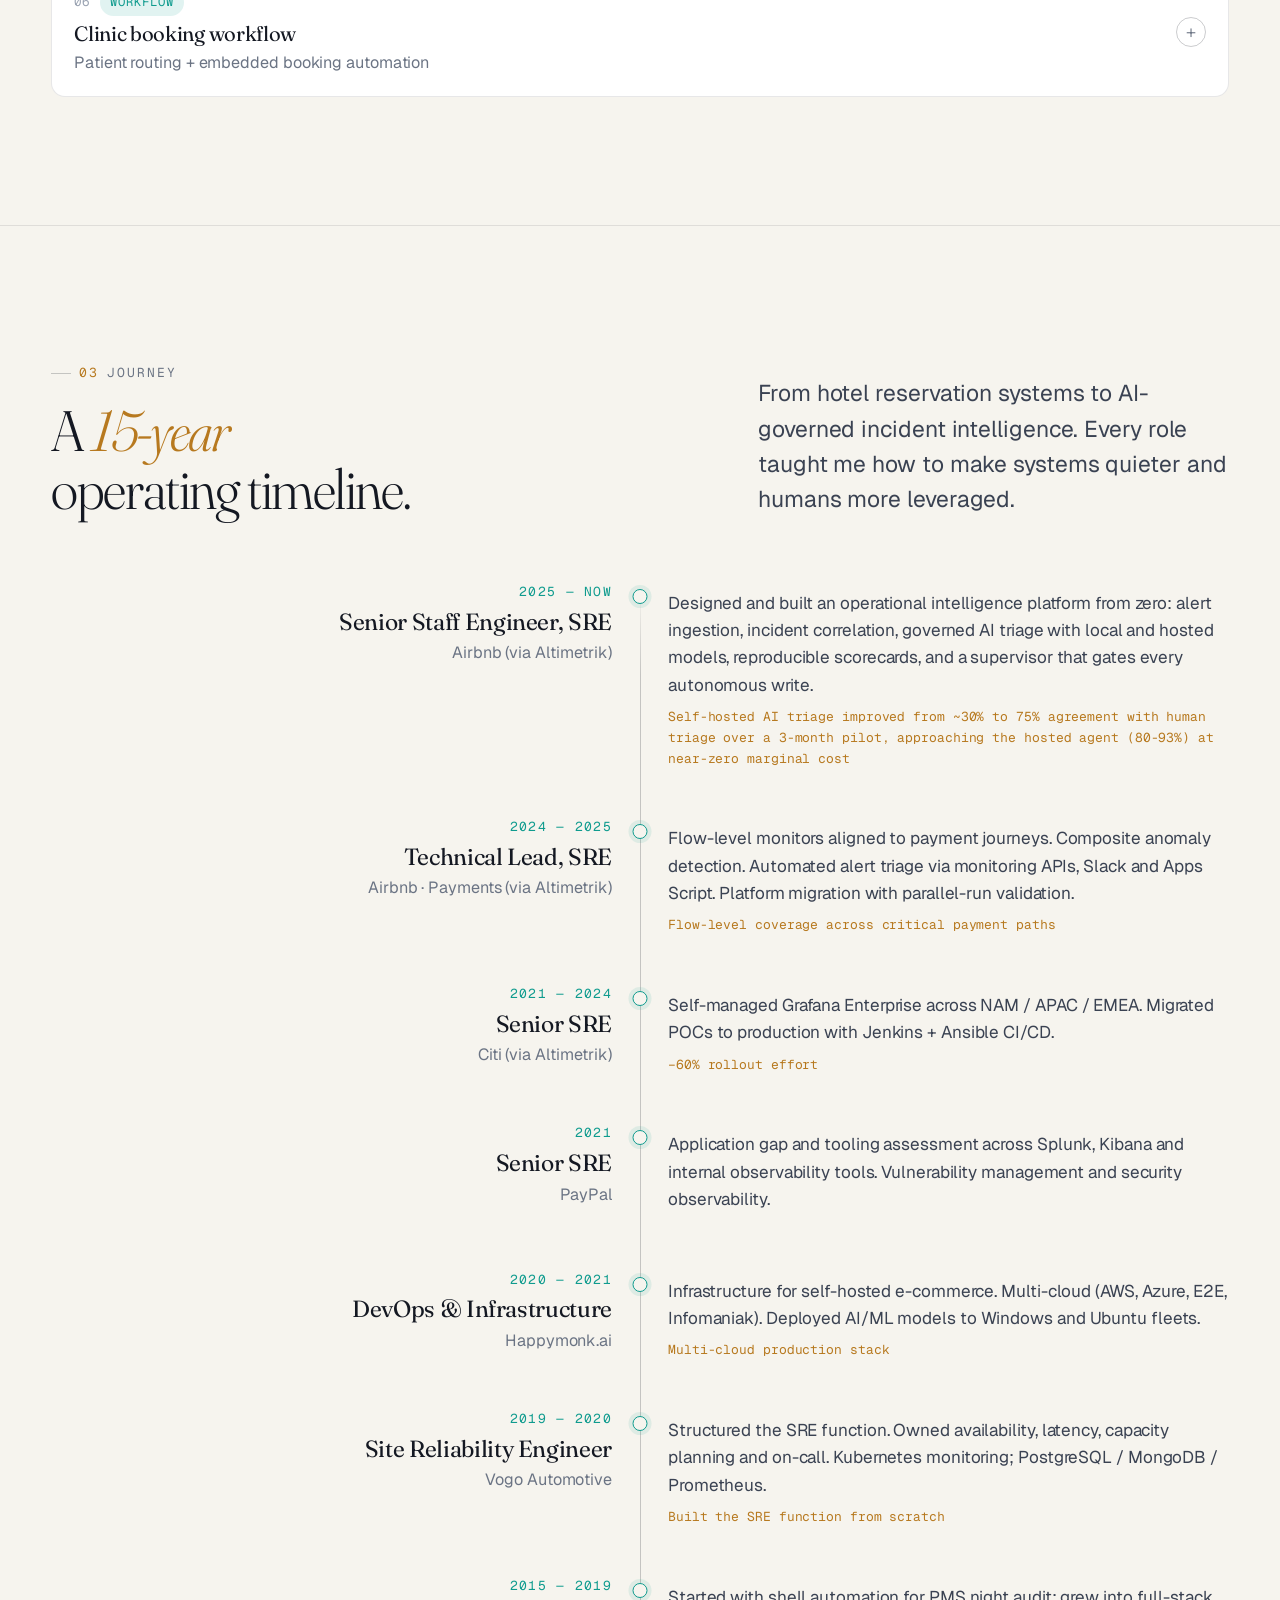
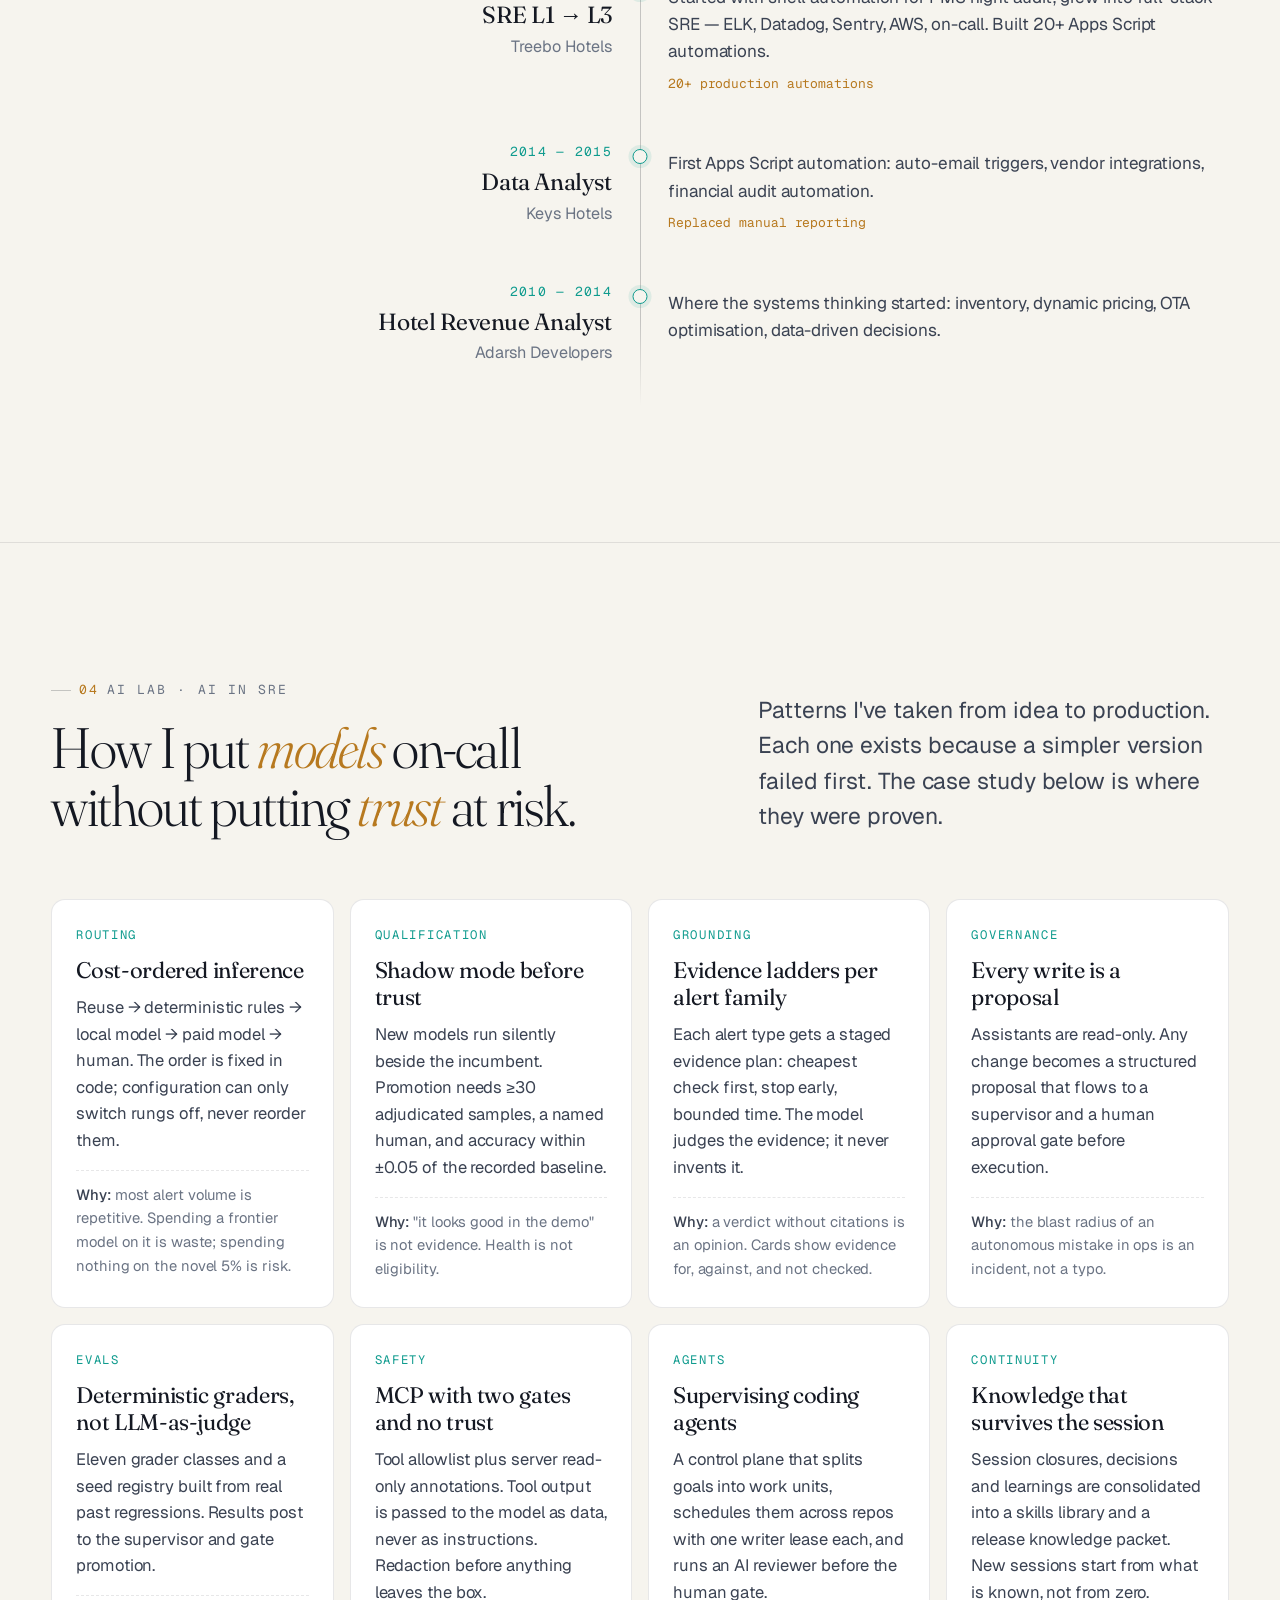
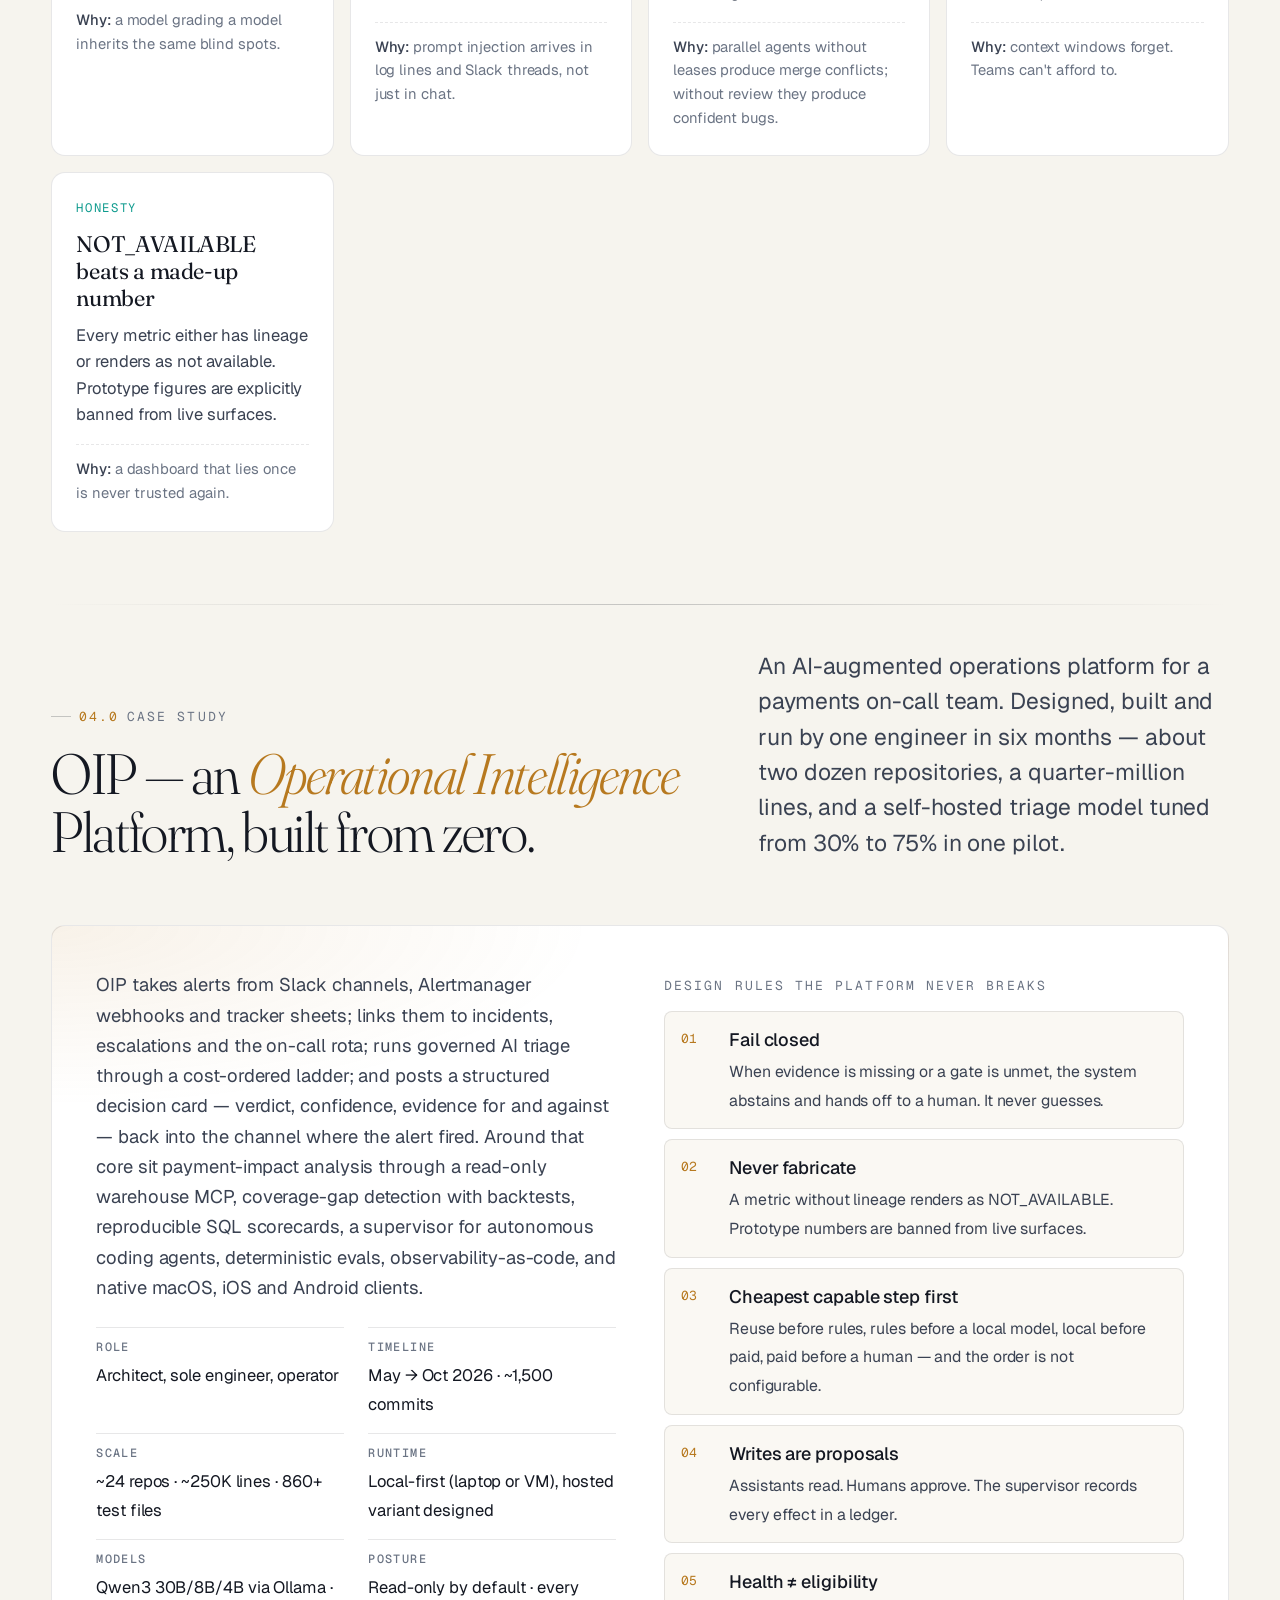
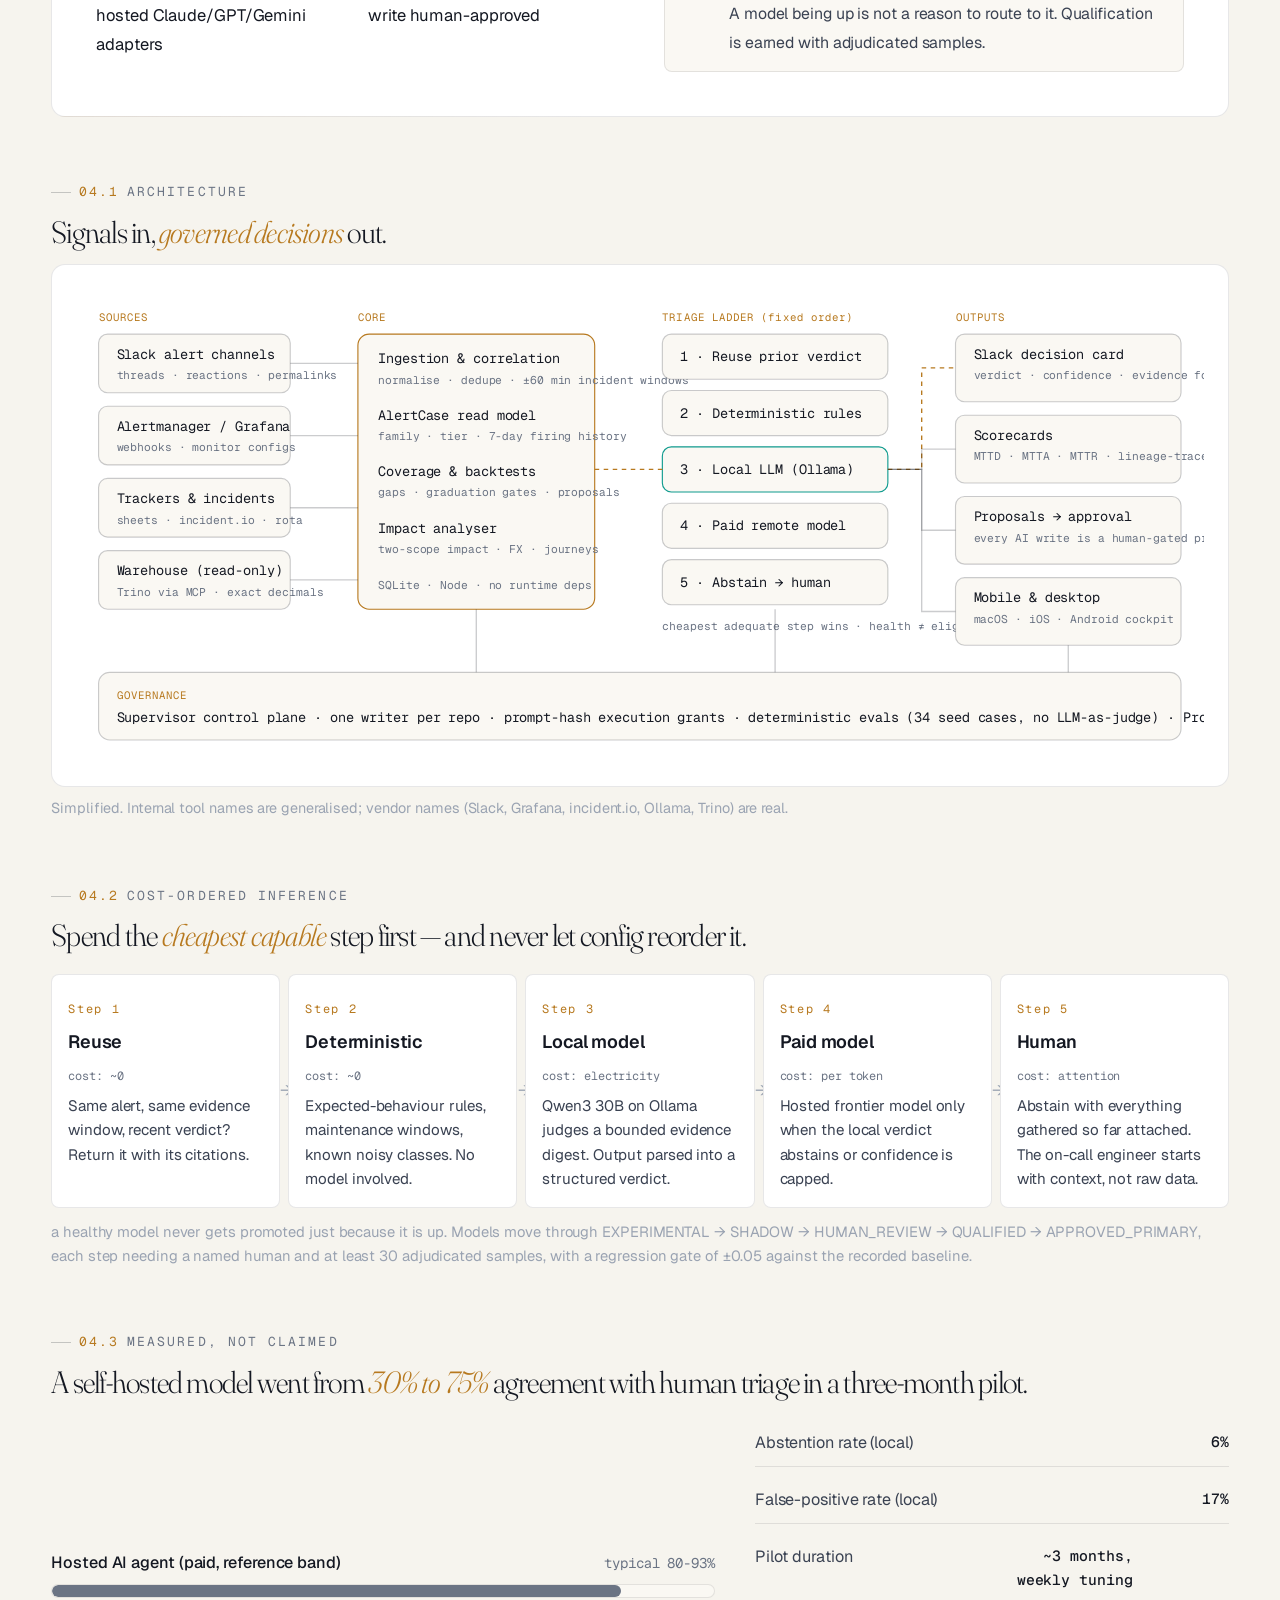
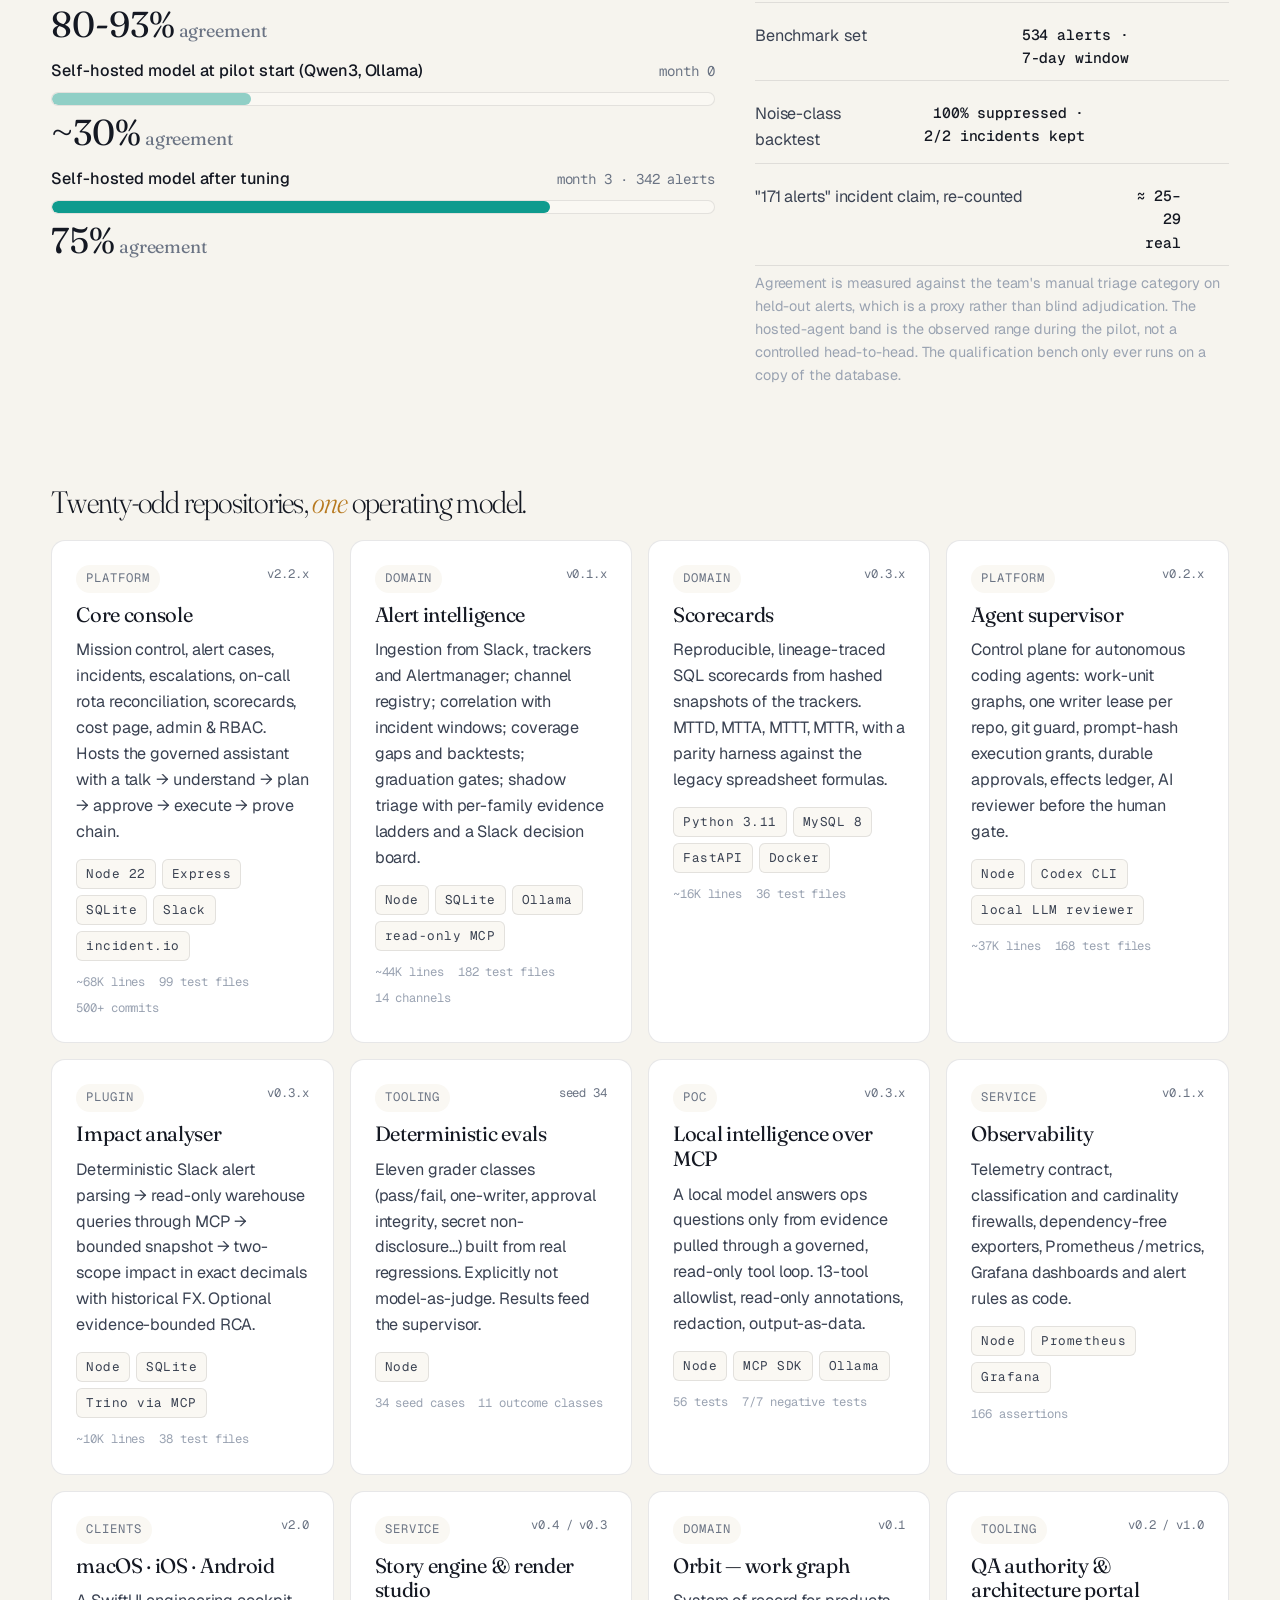
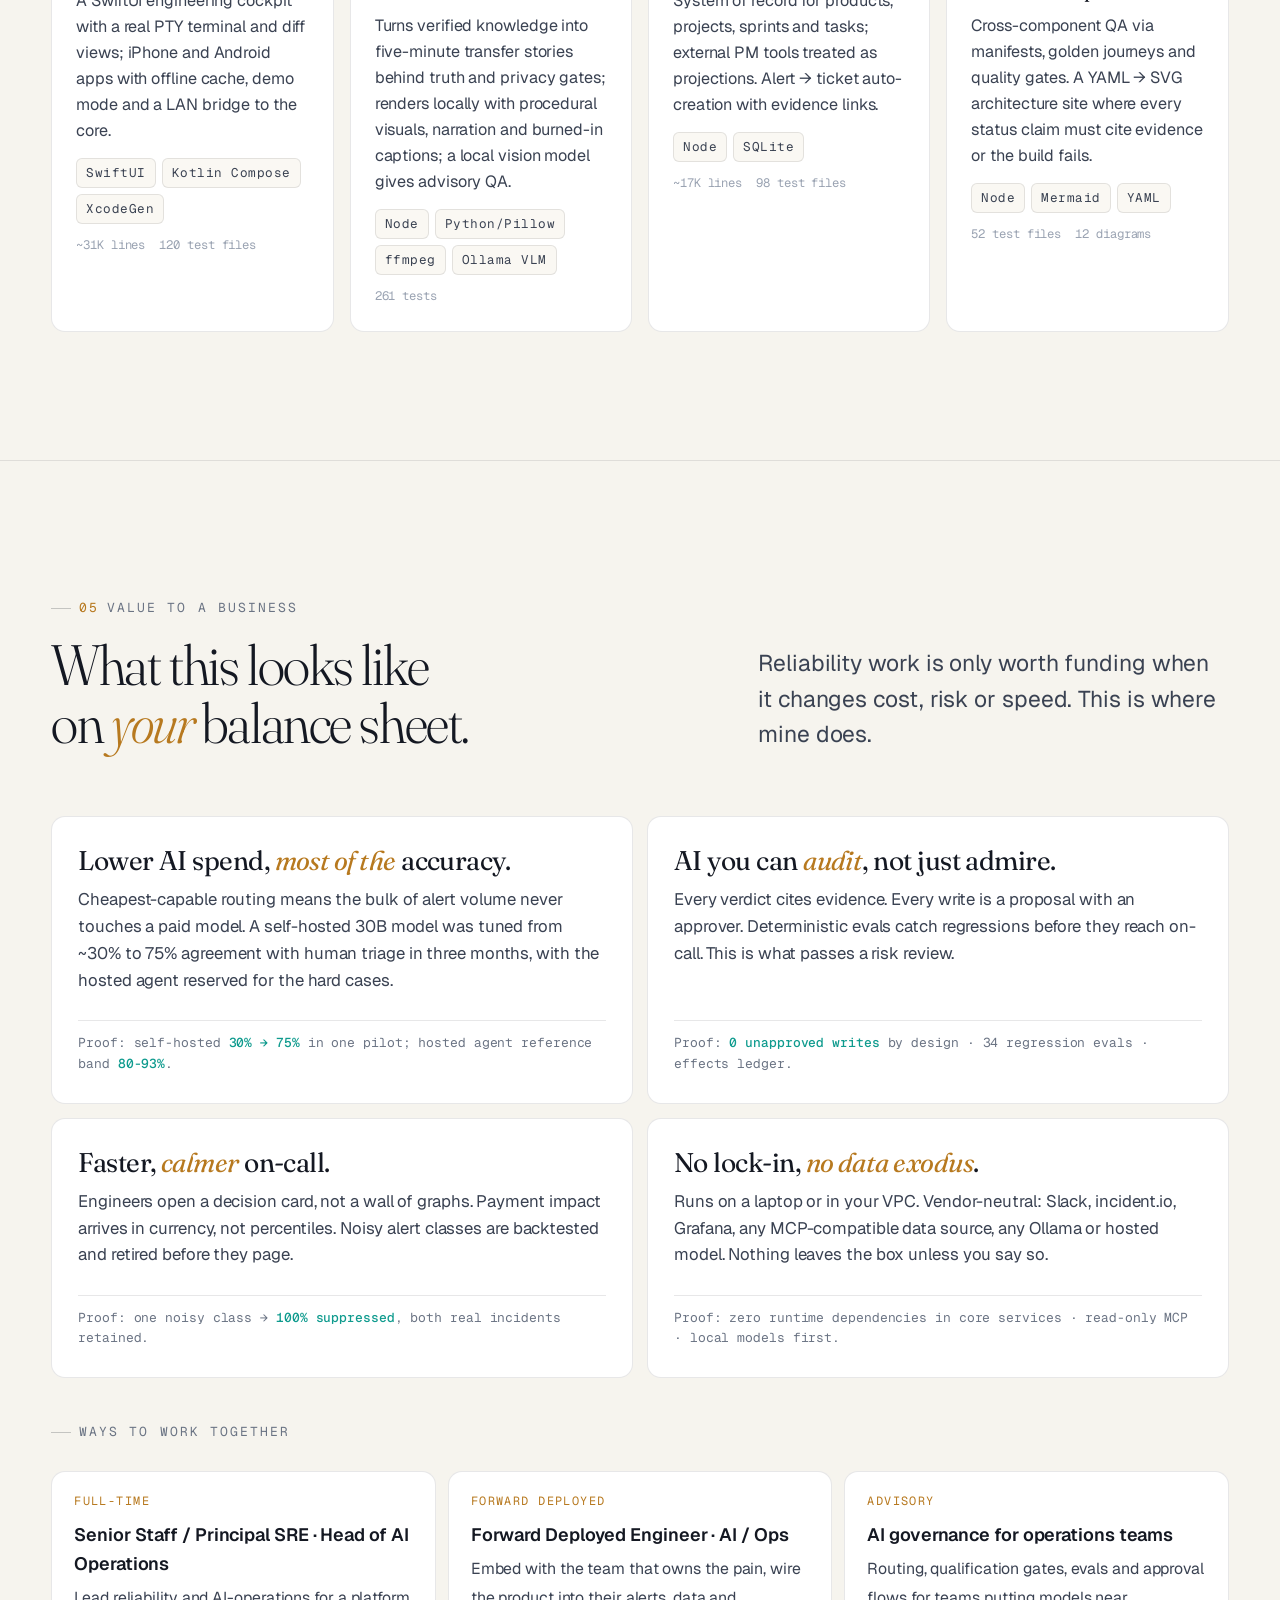
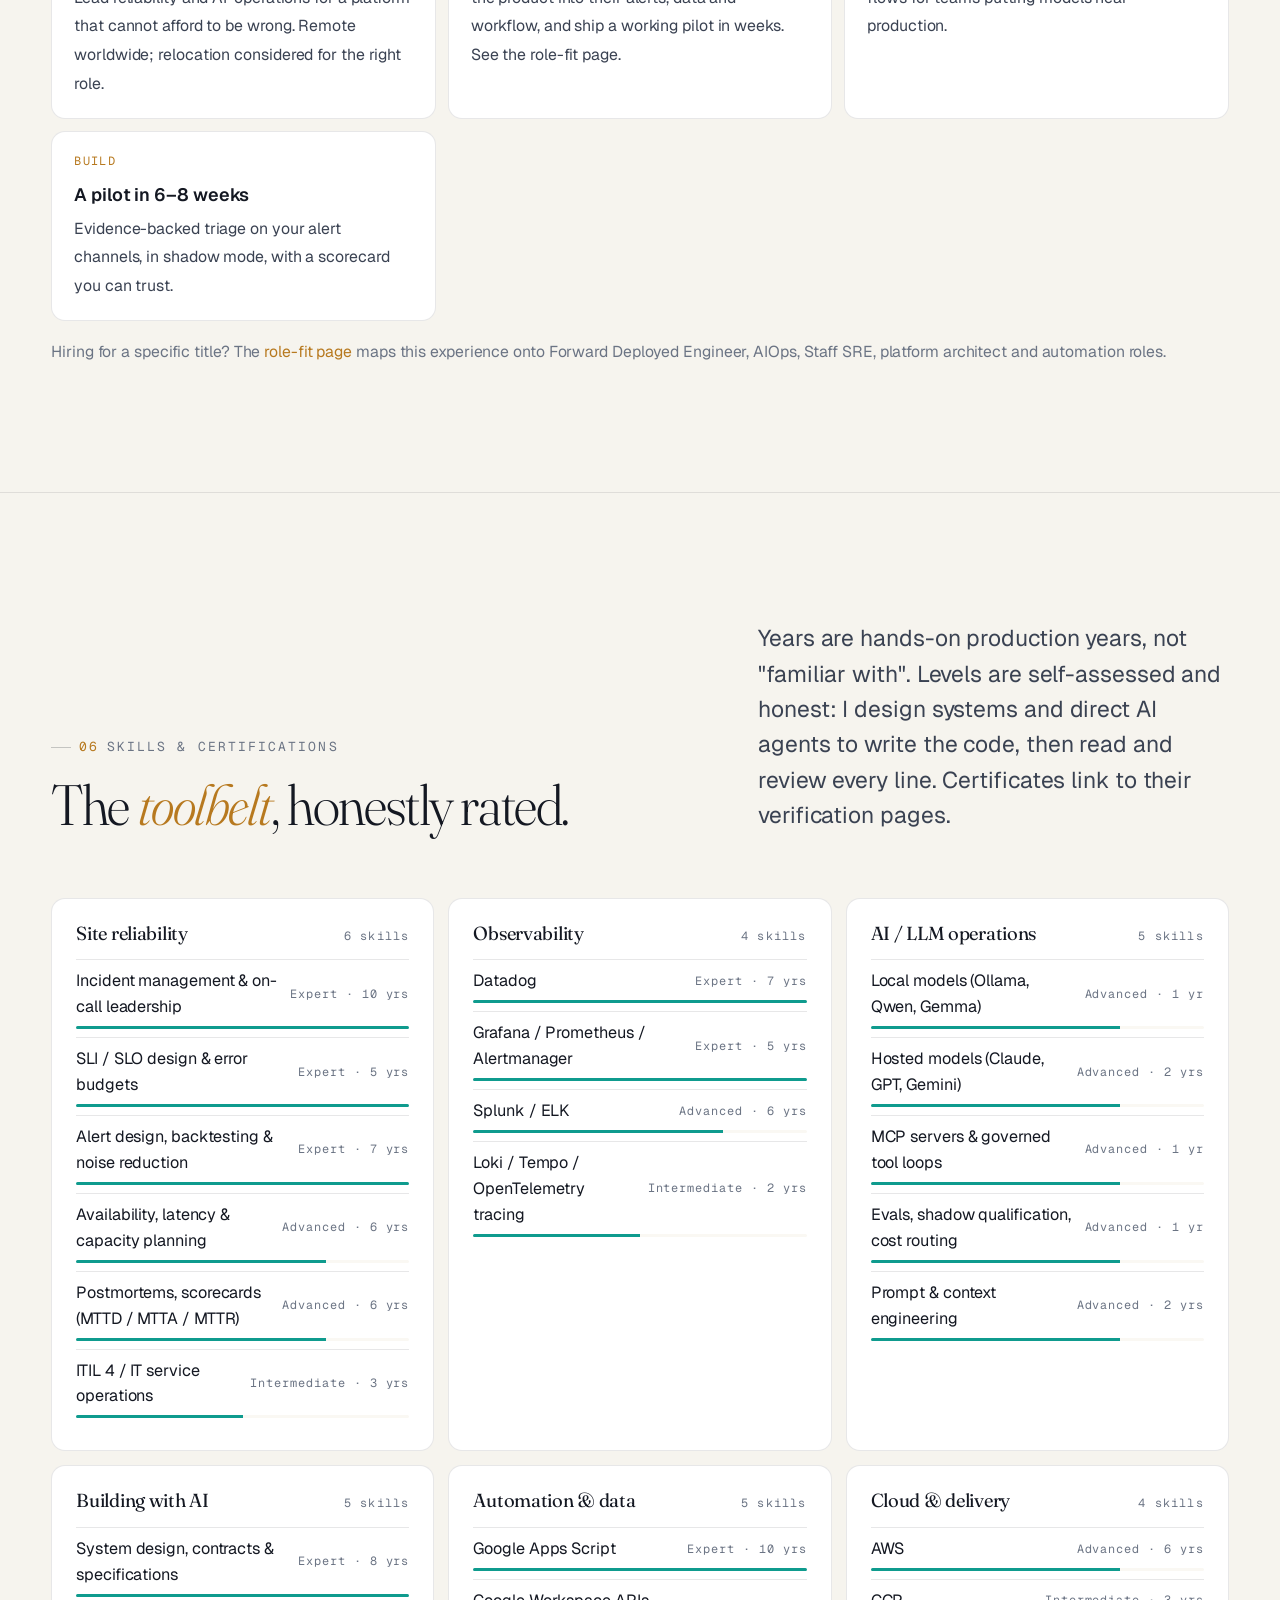
==== commit a0ae6706: "v2.0.2: CG monogram + full name in nav, wider layout; live data merges with bundled fallback (no emp" ====
--- a/public/index.html
+++ b/public/index.html
@@ -16,7 +16,7 @@
 <meta property="og:site_name" content="tcgr.in" />
 <meta name="twitter:card" content="summary_large_image" />
 <link rel="canonical" href="https://tcgr.in" />
-<link rel="icon" type="image/svg+xml" href="data:image/svg+xml,%3Csvg xmlns='http://www.w3.org/2000/svg' viewBox='0 0 64 64'%3E%3Crect width='64' height='64' rx='14' fill='%230b0e12'/%3E%3Ctext x='32' y='43' font-family='monospace' font-size='28' font-weight='600' fill='%23f2b84b' text-anchor='middle'%3Ecg%3C/text%3E%3C/svg%3E" />
+<link rel="icon" type="image/svg+xml" href="data:image/svg+xml,%3Csvg xmlns='http://www.w3.org/2000/svg' viewBox='0 0 64 64'%3E%3Crect width='64' height='64' rx='14' fill='%230b0e12'/%3E%3Ctext x='32' y='43' font-family='monospace' font-size='24' font-weight='600' fill='%23f2b84b' text-anchor='middle'%3ECG%3C/text%3E%3C/svg%3E" />
 
 <!-- Theme before paint: avoids flash. Respects saved choice, then OS preference. -->
 <script>
@@ -64,10 +64,10 @@
 <!-- ============================================ NAV ============================================ -->
 <nav class="nav" id="nav" aria-label="Primary">
   <div class="wrap nav-inner">
-    <a href="#top" class="brand" aria-label="Chandraguptha Reddy — home">
-      <span class="brand-mark" id="brand-mark">cg</span>
+    <a href="#top" class="brand" aria-label="Chandraguptha Thimmapuram Reddy — home">
+      <span class="brand-mark" id="brand-mark">CG</span>
       <span class="brand-text">
-        <b>Chandraguptha Reddy</b>
+        <b><span class="brand-full">Chandraguptha Thimmapuram Reddy</span><span class="brand-short">Chandraguptha T. Reddy</span></b>
         <span>SRE · AI Operations</span>
       </span>
     </a>
@@ -150,7 +150,7 @@
           <span class="title">tcgr.in · runtime</span>
         </div>
         <div class="ops-portrait">
-          <div class="avatar" id="avatar">CR</div>
+          <div class="avatar" id="avatar">CG</div>
           <div class="who">
             <b data-bind="profile.name">Chandraguptha Reddy</b>
             <span data-bind="profile.role_short">Senior Staff Engineer · SRE & AI Ops</span>
--- a/public/assets/styles.css
+++ b/public/assets/styles.css
@@ -34,7 +34,7 @@
   --radius: 14px;
   --radius-sm: 8px;
 
-  --maxw: 1180px;
+  --maxw: 1320px;
   --gutter: clamp(20px, 4vw, 56px);
 
   color-scheme: dark;
@@ -238,7 +238,9 @@
 }
 .brand-mark img { width: 100%; height: 100%; object-fit: cover; }
 .brand-text { display: flex; flex-direction: column; line-height: 1.15; }
-.brand-text b { font-weight: 600; font-size: 0.93rem; letter-spacing: -0.01em; }
+.brand-text b { font-weight: 600; font-size: 0.95rem; letter-spacing: -0.01em; }
+.brand-short { display: none; }
+@media (max-width: 640px) { .brand-full { display: none; } .brand-short { display: inline; } }
 .brand-text span { font-family: var(--font-mono); font-size: 0.62rem; letter-spacing: 0.14em; text-transform: uppercase; color: var(--muted); }
 
 .nav-links { display: none; gap: 4px; }
@@ -267,12 +269,12 @@
 #nav-cta { display: none; }
 @media (max-width: 420px) { .brand-text span { display: none; } .brand-text b { font-size: 0.88rem; } }
 @media (min-width: 640px) { #nav-cta { display: inline-flex; } }
-@media (min-width: 1024px) {
+@media (min-width: 1100px) {
   .nav-links { display: flex; }
   .nav-links a { white-space: nowrap; }
   #menu-toggle { display: none; }
 }
-@media (min-width: 1024px) and (max-width: 1180px) { .nav-links a { padding-inline: 9px; font-size: 0.84rem; } }
+@media (min-width: 1100px) and (max-width: 1280px) { .nav-links a { padding-inline: 9px; font-size: 0.84rem; } }
 
 .mobile-menu {
   display: none;
@@ -283,7 +285,7 @@
 .mobile-menu.open { display: flex; }
 .mobile-menu a { padding: 11px 4px; border-bottom: 1px solid var(--line); font-size: 1rem; }
 .mobile-menu a:last-child { border-bottom: 0; color: var(--accent); }
-@media (min-width: 1024px) { .mobile-menu { display: none !important; } }
+@media (min-width: 1100px) { .mobile-menu { display: none !important; } }
 
 /* ── Hero ───────────────────────────────────────────────────────────────── */
 .hero {
@@ -668,9 +670,80 @@
   * { scroll-behavior: auto !important; }
 }
 
-/* Print: resume-ish */
+/* ── Print / Save as PDF ─────────────────────────────────────────────────
+ *  Goal: a clean, readable A4 portrait document of the whole site. Light
+ *  palette, no chrome, every section visible, every accordion open, grids
+ *  collapsed to one or two columns, nothing split across pages mid-card.
+ * ────────────────────────────────────────────────────────────────────────── */
+@page { size: A4 portrait; margin: 14mm 14mm 16mm; }
 @media print {
-  .nav, .hero-bg, #telemetry, .glow, .marquee-wrap, .palette, .toast, footer .mono, .ops-panel { display: none !important; }
-  body { background: #fff; color: #000; }
-  .section { padding-block: 24px; break-inside: avoid; }
-}
+  :root, html[data-theme="dark"], html[data-theme="light"] {
+    --bg: #fff; --bg-2: #fff; --surface: #fff; --surface-2: #f4f4f2;
+    --line: #d9d9d4; --line-strong: #bdbdb6;
+    --text: #111; --text-2: #333; --muted: #666; --faint: #888;
+    --accent: #8a5a0e; --signal: #0b6e64; --ok: #15803d; --info: #0369a1;
+    --shadow: none; color-scheme: light;
+  }
+  * { -webkit-print-color-adjust: exact; print-color-adjust: exact; text-shadow: none !important; box-shadow: none !important; }
+  html { font-size: 10.5pt; scroll-behavior: auto; }
+  body { background: #fff !important; color: #111; }
+  body::before { display: none; }
+
+  /* Chrome that has no meaning on paper */
+  .nav, .mobile-menu, .hero-bg, #telemetry, .glow, .marquee-wrap, .palette, .toast,
+  .ops-panel, .hero-ctas, .contact-ctas, .toggle, .verify, .stats-note, .ops-spark,
+  .resume .foot .dl, footer .mono a[href="#top"], #blogs-section[hidden] { display: none !important; }
+
+  /* Everything visible, regardless of scroll position */
+  [data-reveal] { opacity: 1 !important; transform: none !important; transition: none !important; }
+  [data-w] { width: attr(data-w %) !important; }
+  .bar-fill, .skill .meter i { transition: none !important; }
+
+  /* Layout: single/double column, generous but compact */
+  .wrap { width: 100%; max-width: none; }
+  .section, .hero { padding-block: 10mm 6mm; break-inside: auto; }
+  .hero { padding-top: 0; }
+  .section + .section { border-top: 1px solid var(--line); }
+  .section-head, .hero-grid, .about-grid, .case-hero, .bench, .proj-body, .lesson-body { display: block !important; }
+  .section-head .lead { margin-top: 4mm; }
+  .grid, .value-grid, .skills, .certs, .ladder, .engage, .how-i-build { display: grid !important; grid-template-columns: 1fr 1fr !important; gap: 4mm !important; }
+  .cols-3, .cols-4 { grid-template-columns: 1fr 1fr !important; }
+  .ladder { grid-template-columns: 1fr 1fr 1fr 1fr 1fr !important; gap: 2mm !important; }
+  .rung::after { display: none !important; }
+  .stats { grid-template-columns: repeat(4, 1fr) !important; margin-top: 6mm; }
+  .stat { border-bottom: 0 !important; }
+  .timeline::before { display: none; }
+  .tl { grid-template-columns: 1fr !important; padding-left: 0 !important; padding-bottom: 5mm !important; gap: 1mm !important; }
+  .tl::before { display: none; }
+  .tl .left { text-align: left !important; }
+  .diagram { overflow: visible; padding: 2mm; }
+  .diagram svg { min-width: 0 !important; }
+  .profile { display: block !important; }
+
+  /* Typography */
+  .h-hero { font-size: 26pt; }
+  .h-section { font-size: 18pt; }
+  .display em { color: var(--accent); }
+  .lead { font-size: 11pt; max-width: none; }
+  .card, details.acc, .principle, .rung, .cert-group, .component, .value, .profile { break-inside: avoid; page-break-inside: avoid; border: 1px solid var(--line) !important; background: #fff !important; }
+  .card.lift:hover { transform: none; }
+  h1, h2, h3, .section-head, .eyebrow { break-after: avoid; page-break-after: avoid; }
+
+  /* Accordions: body visible even if the browser ignores the before-print hook */
+  details.acc { border-radius: 4px; }
+  details.acc summary { padding: 4mm 5mm 2mm; }
+  details.acc summary::-webkit-details-marker { display: none; }
+  details.acc .acc-body { padding: 0 5mm 4mm; }
+  details.acc:not([open]) .acc-body { display: block; }
+
+  /* Links: show the destination for the few that matter */
+  .contact .terminal { max-width: none; margin-top: 4mm; border: 1px solid var(--line); }
+  .terminal .thead { display: none; }
+  .cert-link::after { content: " (" attr(href) ")"; font-family: var(--font-mono); font-size: 7.5pt; color: var(--faint); }
+  footer { padding: 6mm 0 0; font-size: 8pt; }
+  footer a[href^="http"]::after { content: " " attr(href); color: var(--faint); }
+
+  /* Page breaks between the big chapters */
+  #work, #ai, #value, #skills, #knowledge, #resume { break-before: page; page-break-before: always; }
+  #journey, #contact { break-before: auto; }
+}
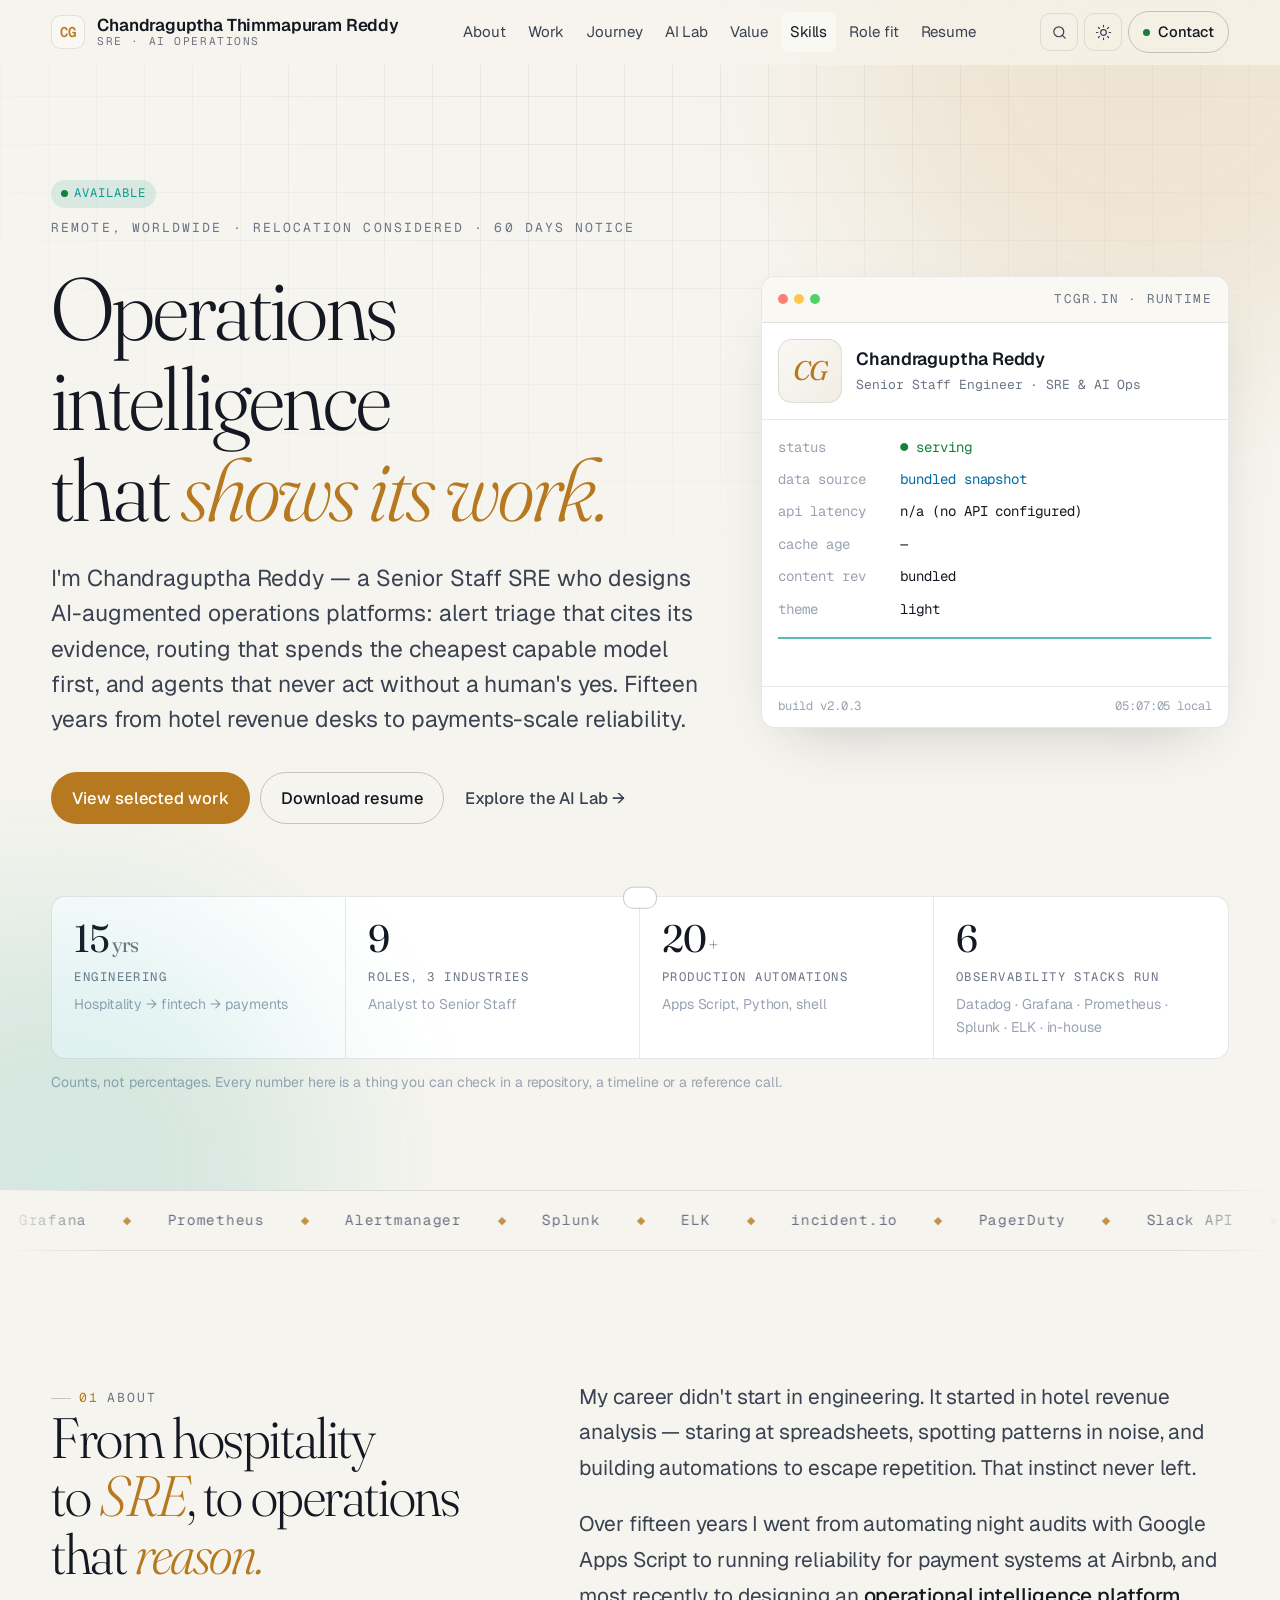
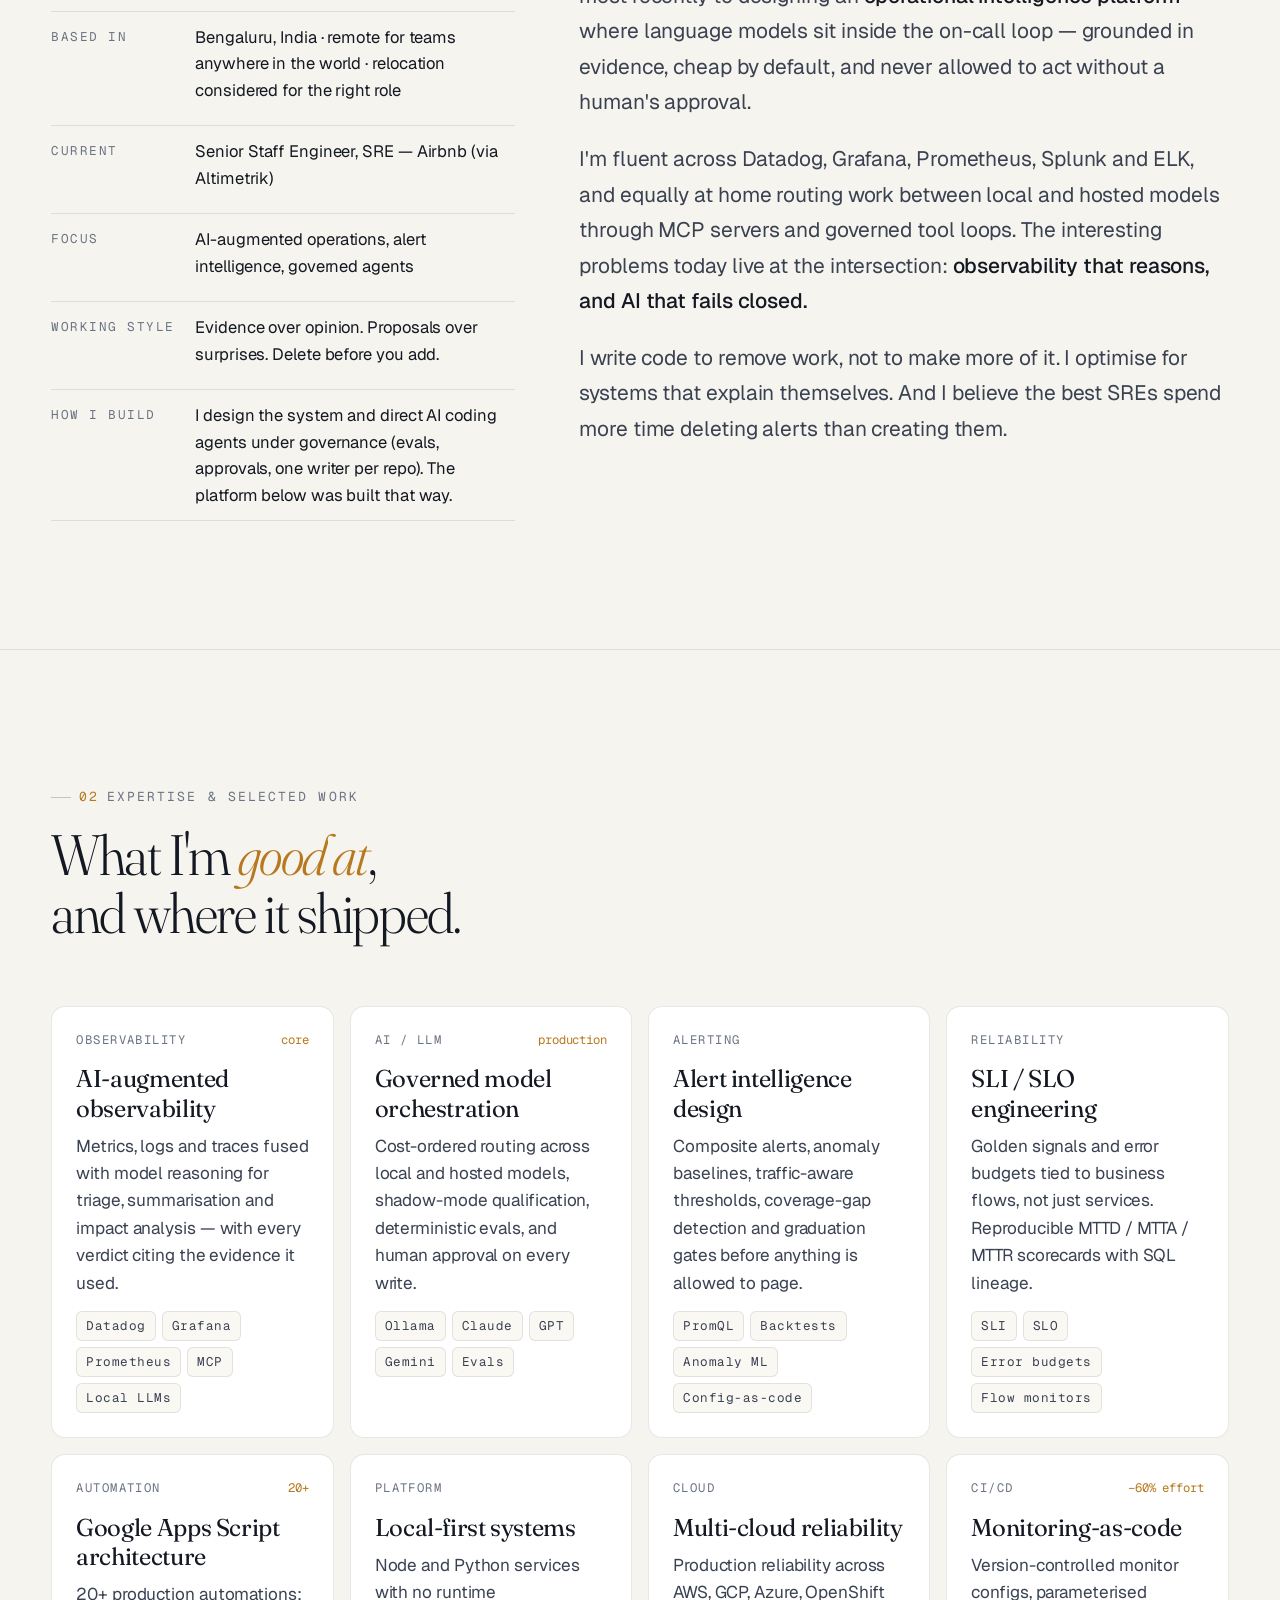
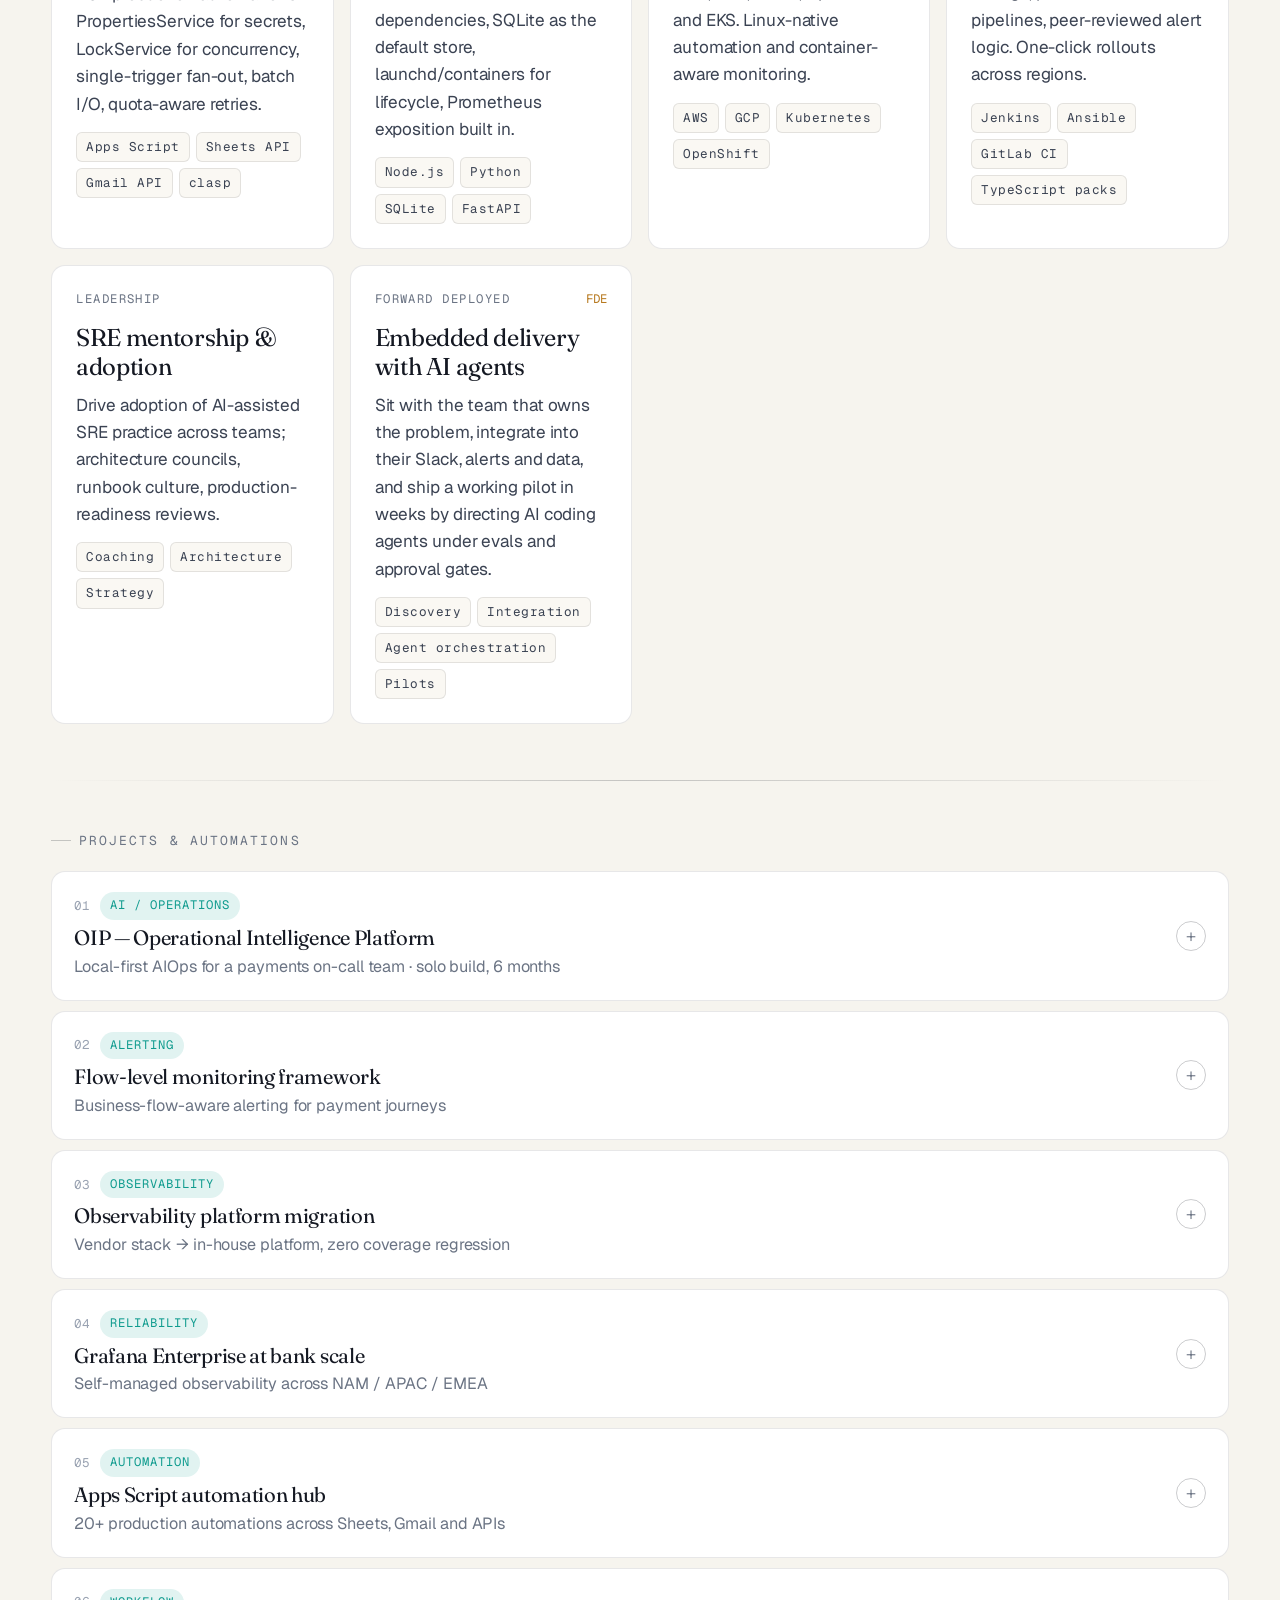
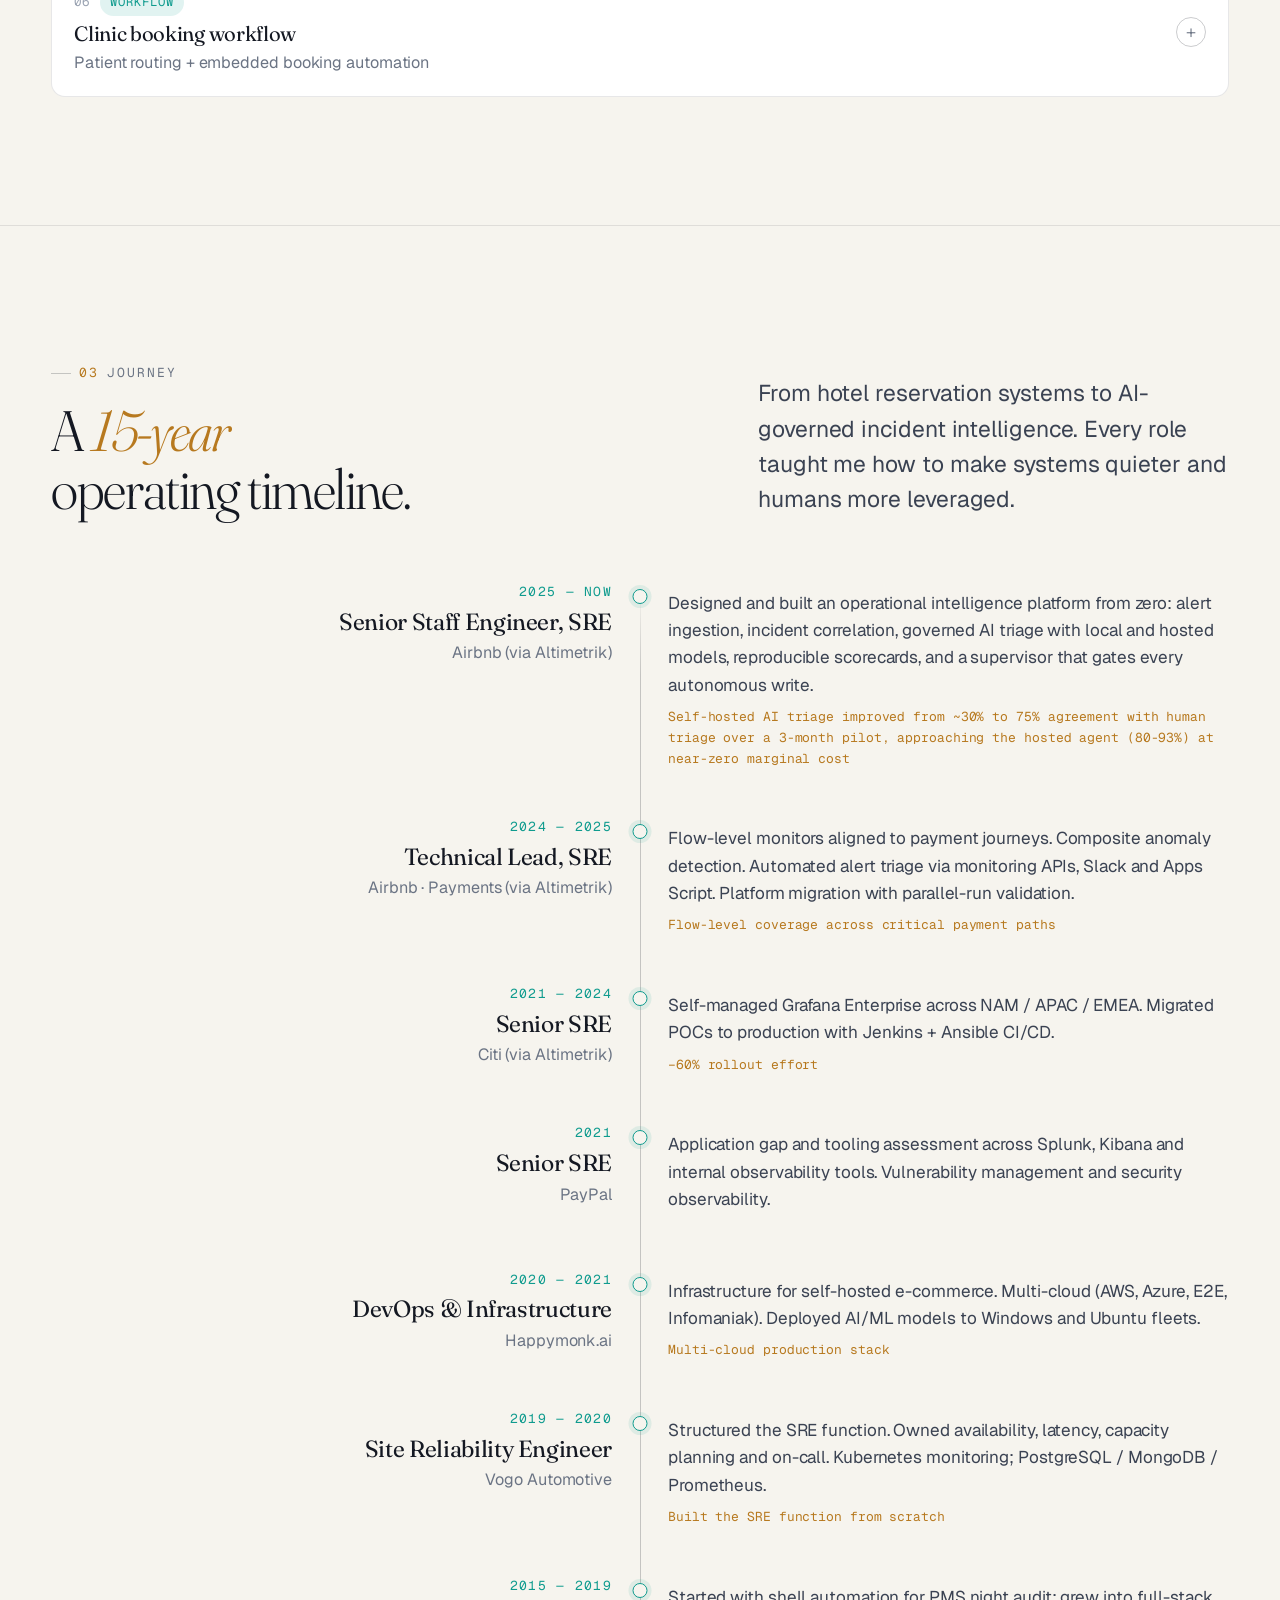
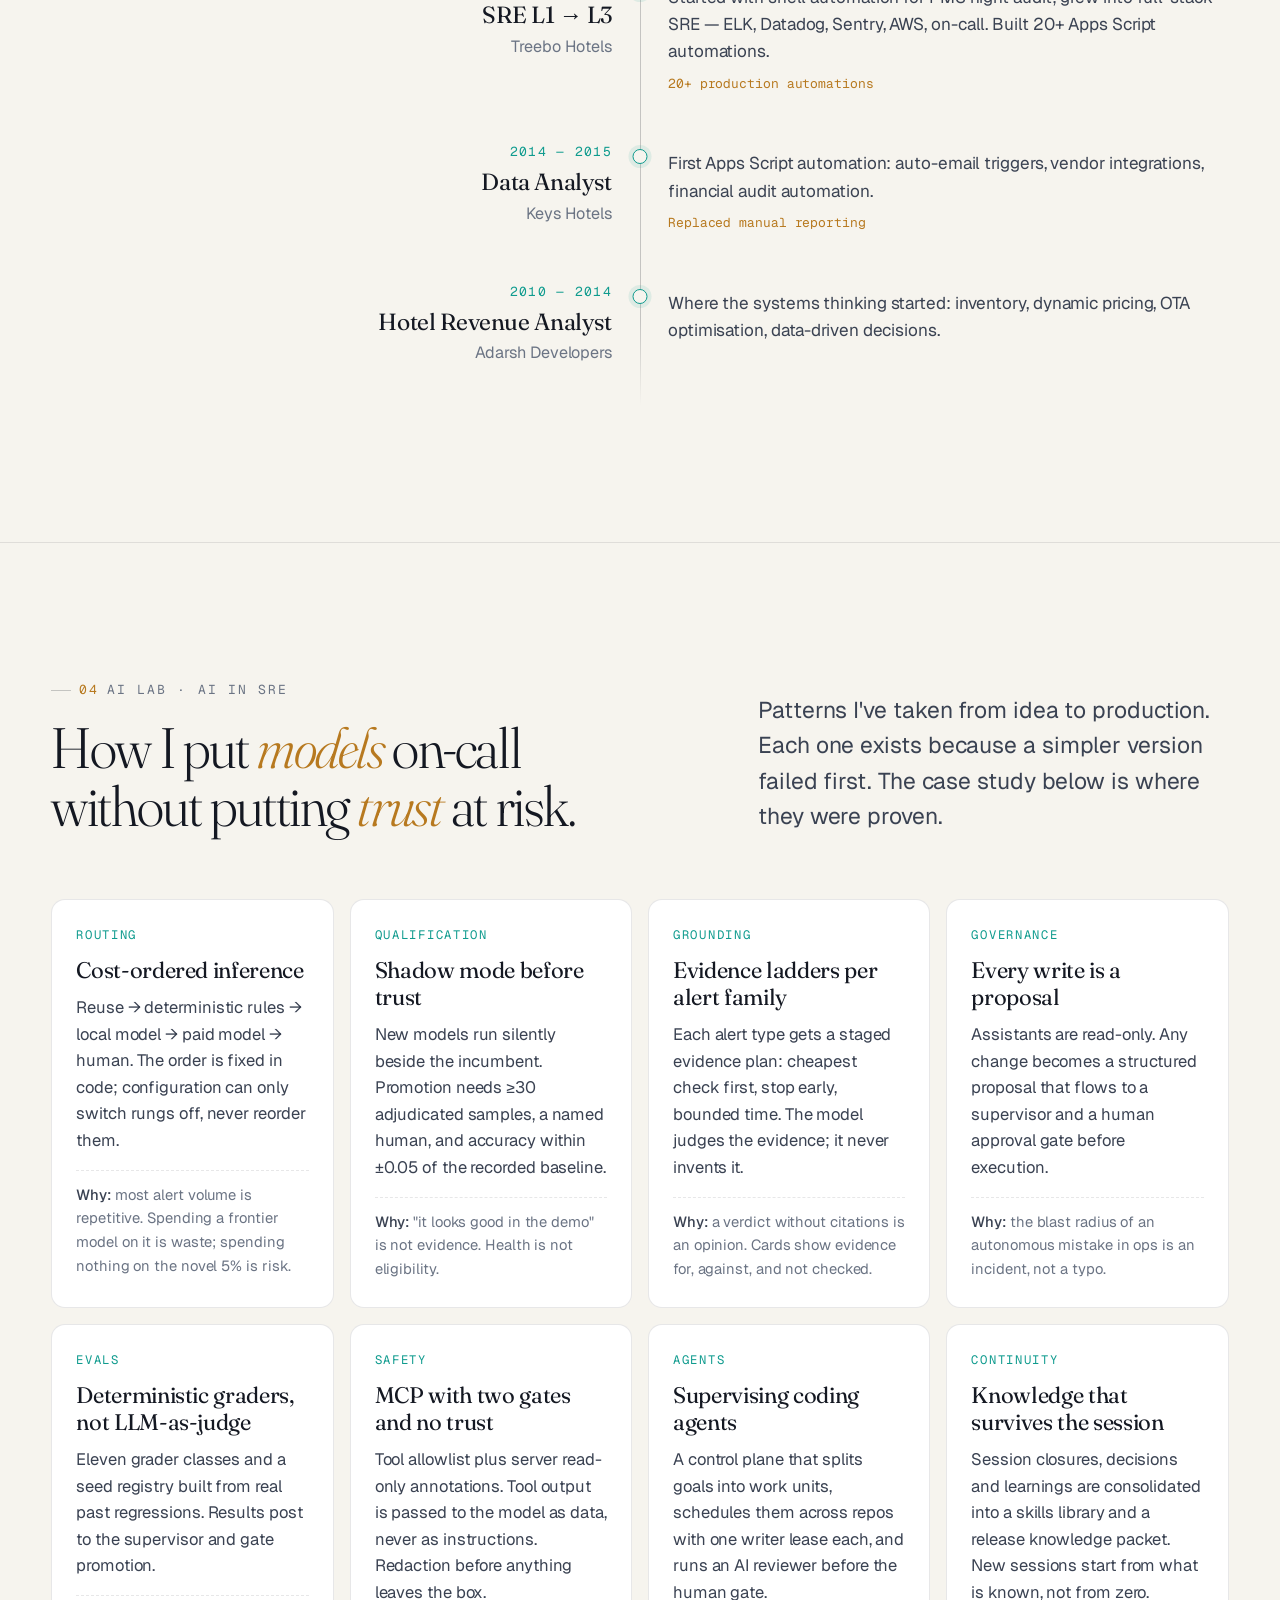
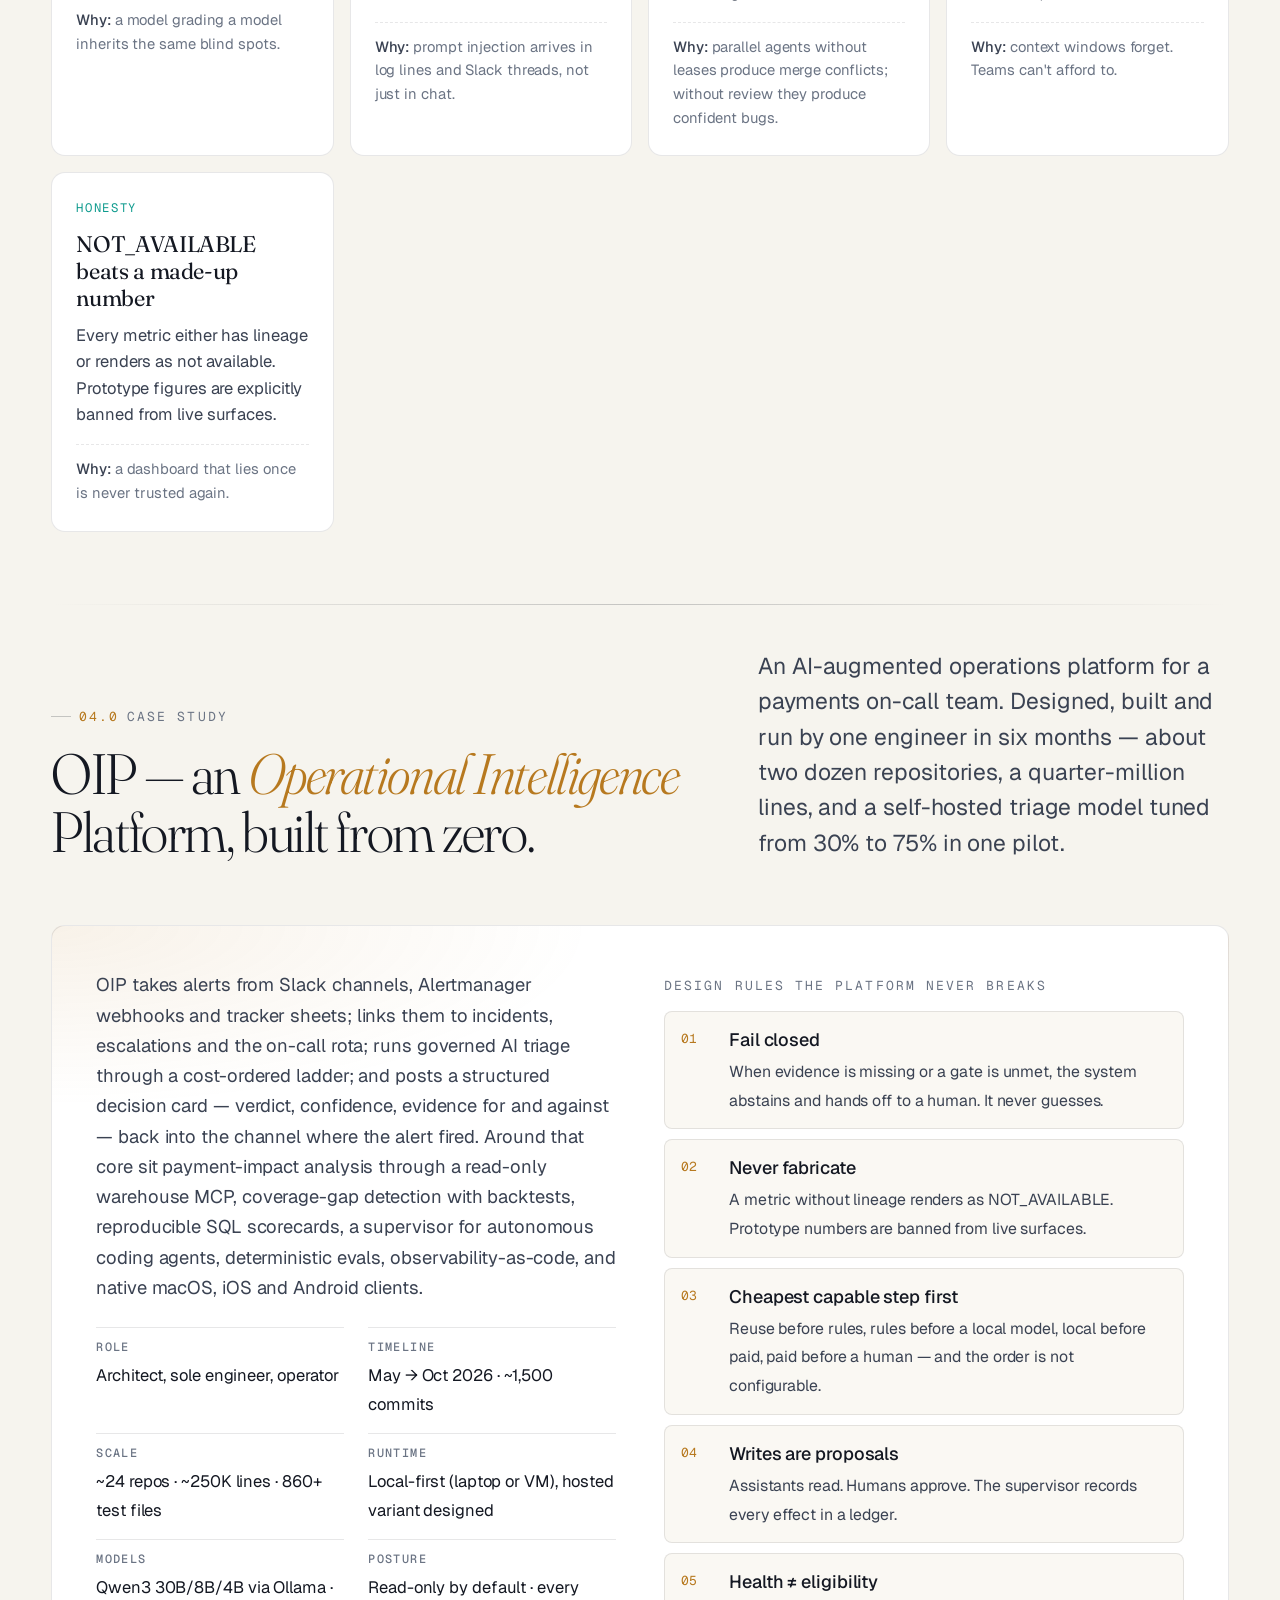
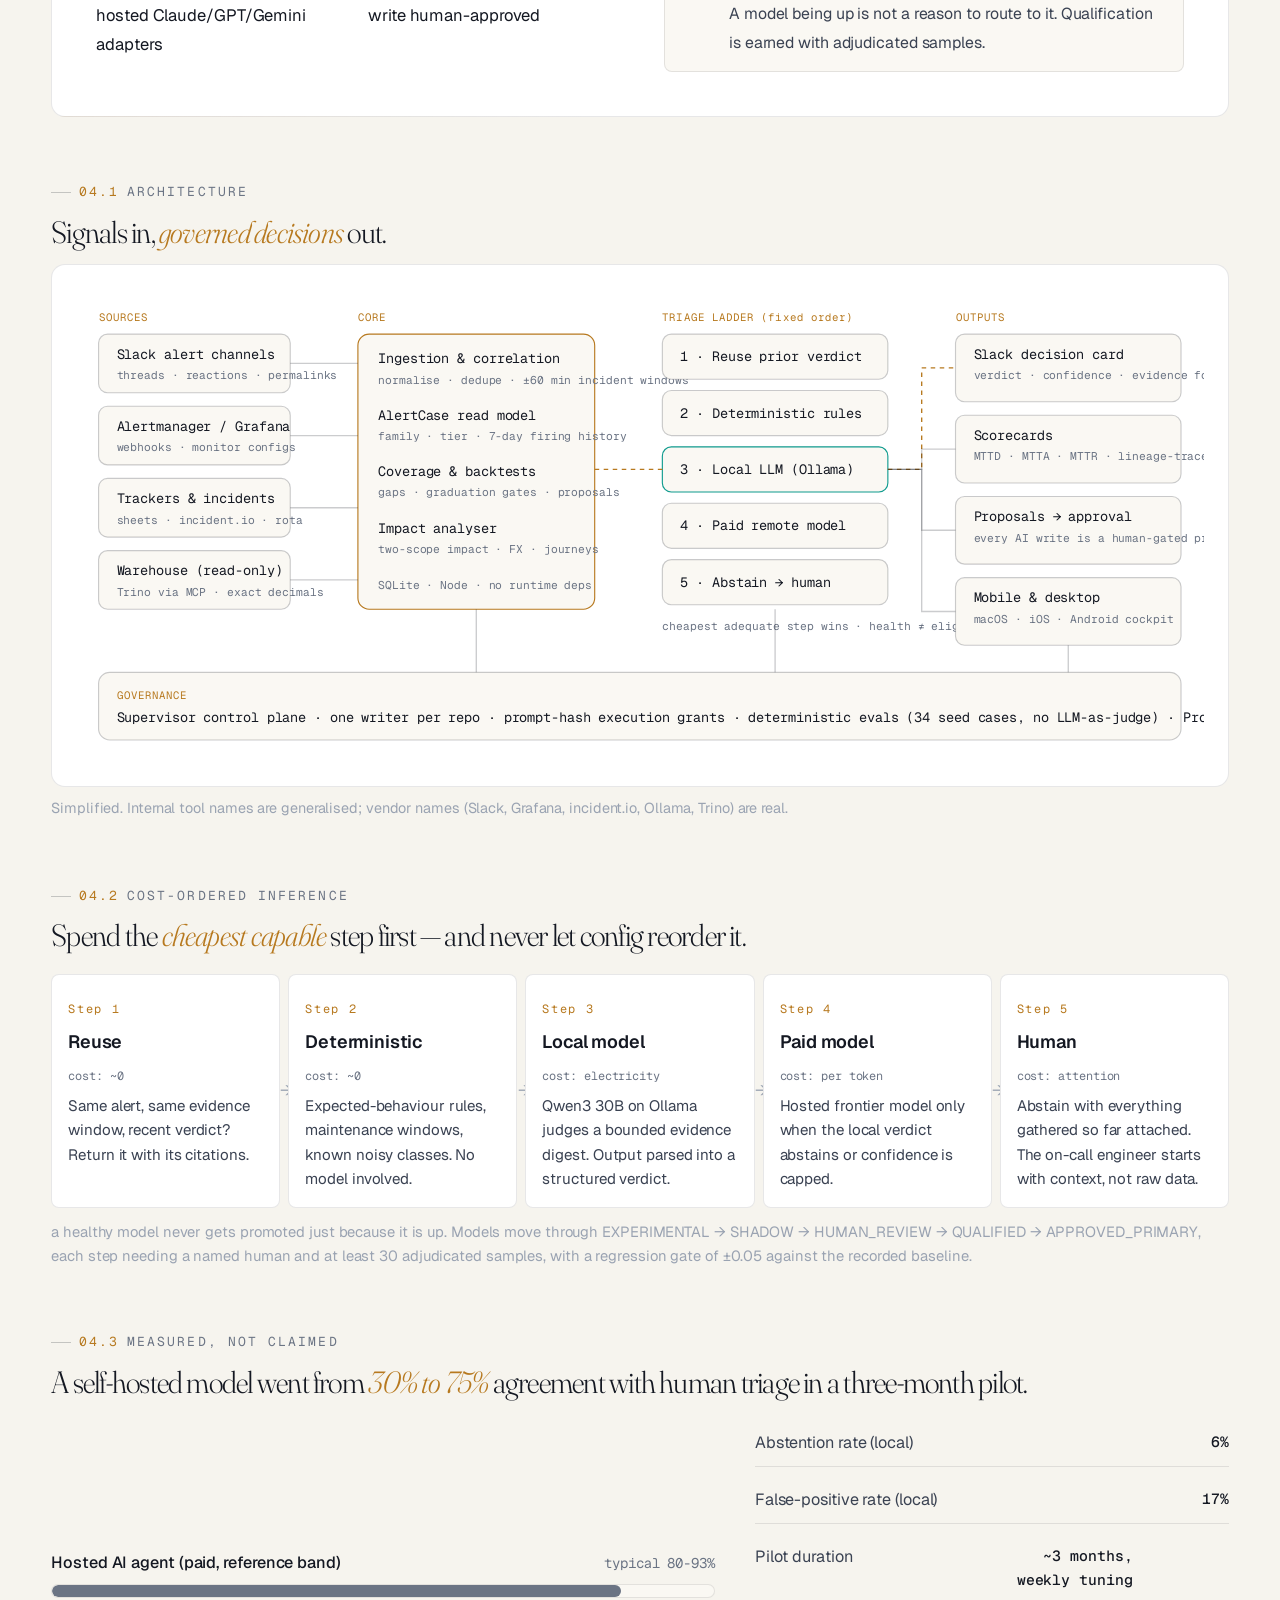
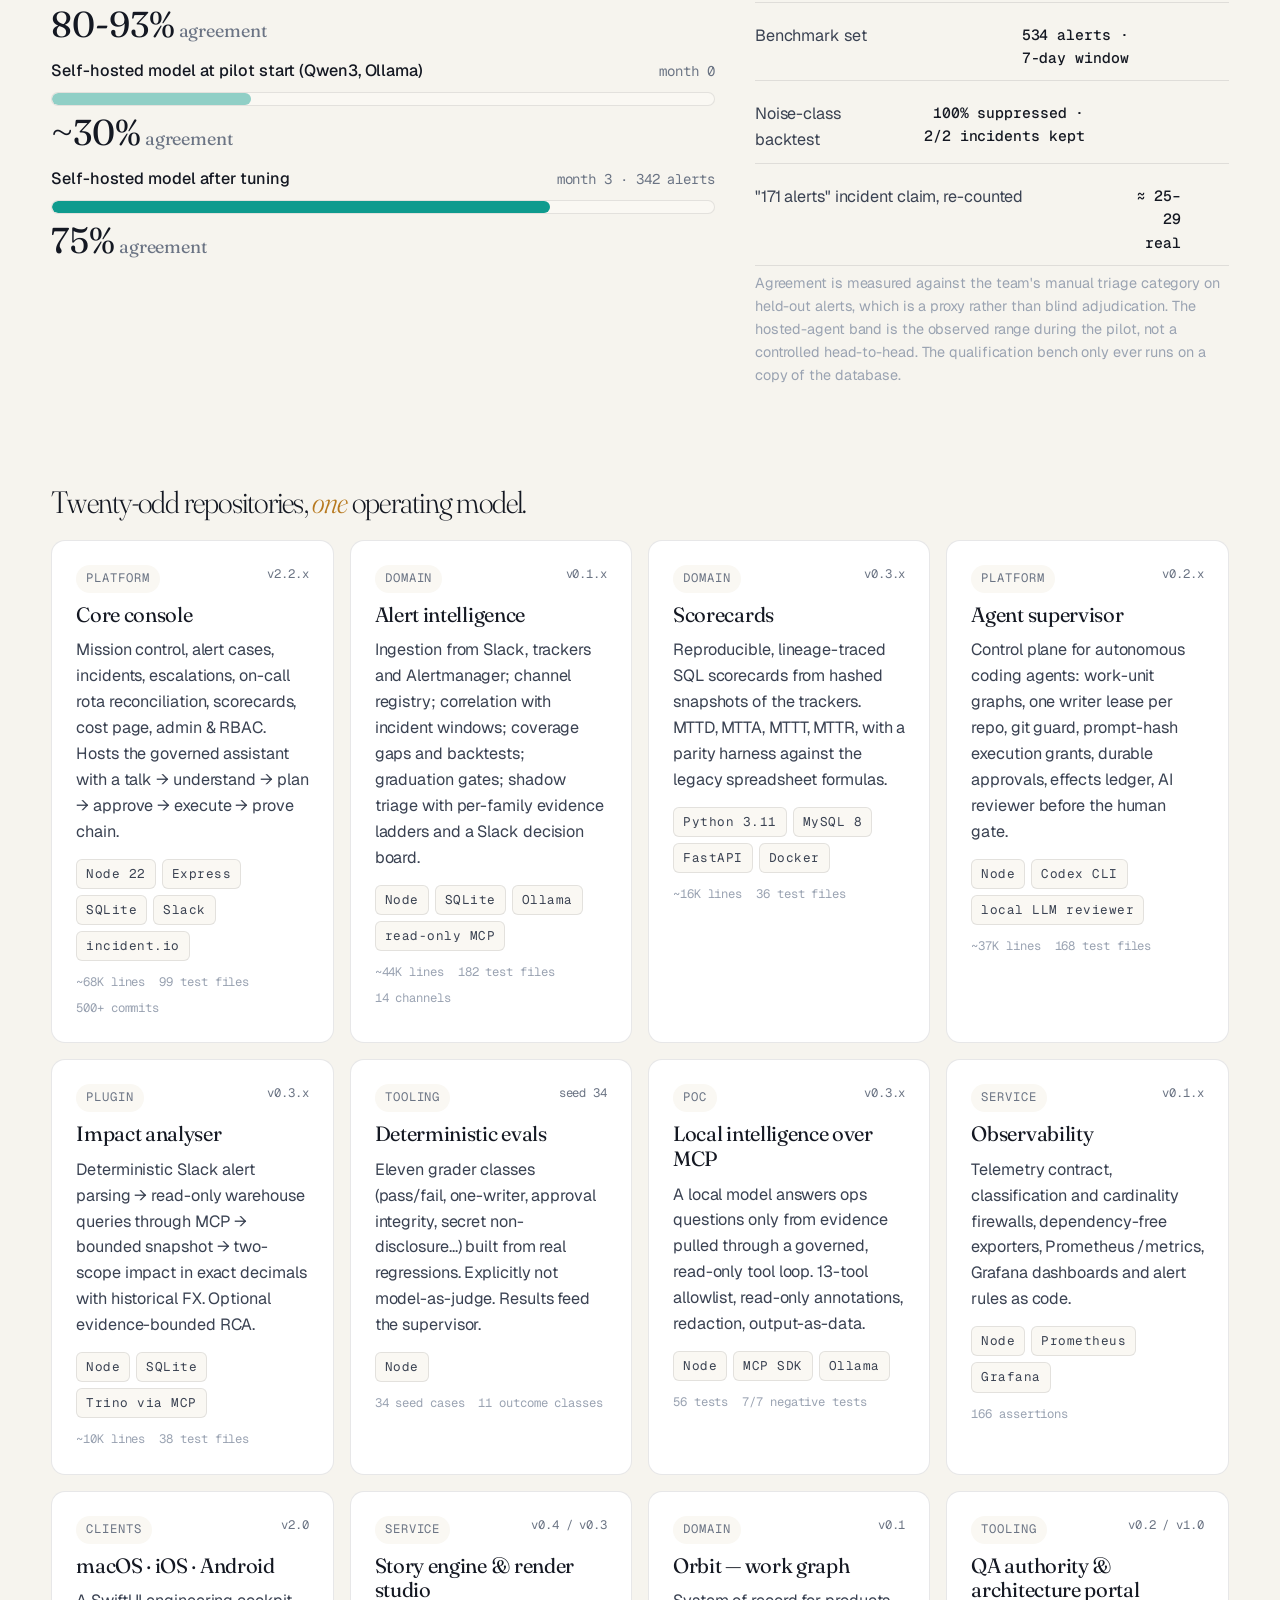
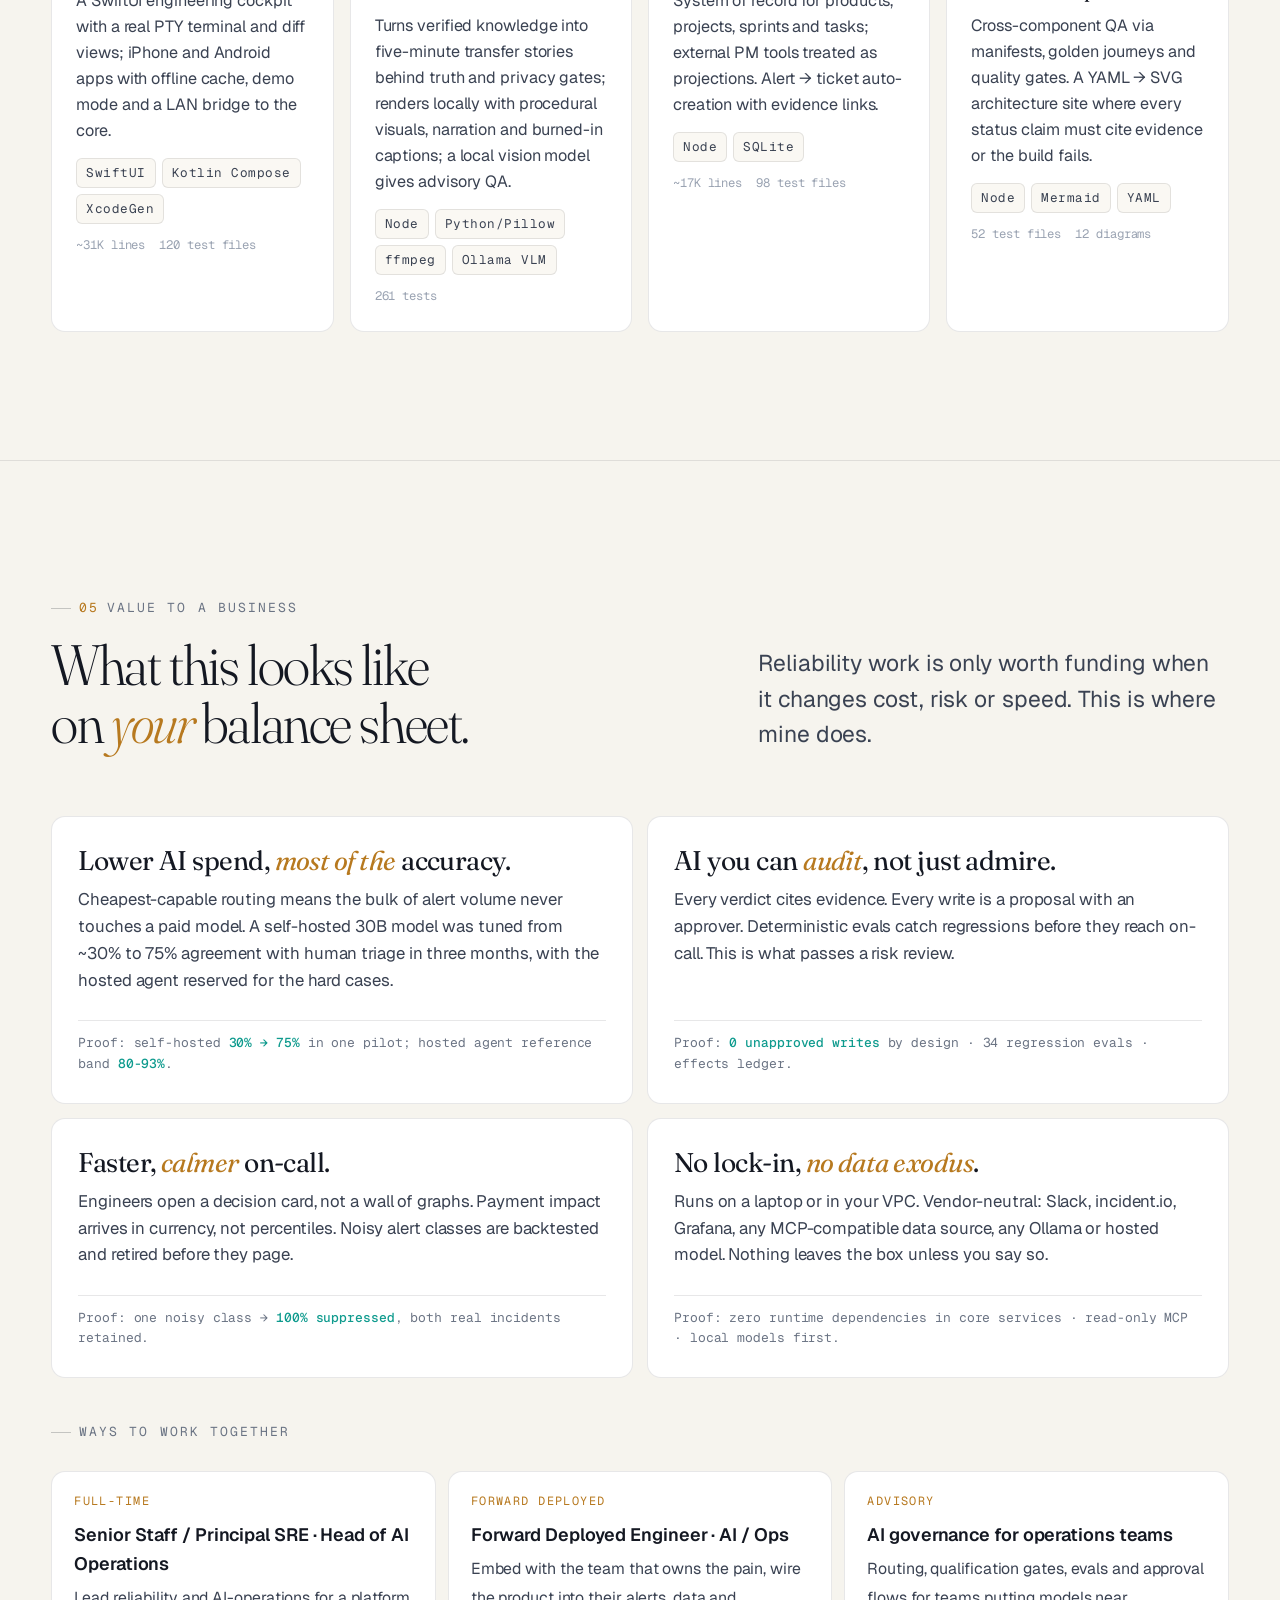
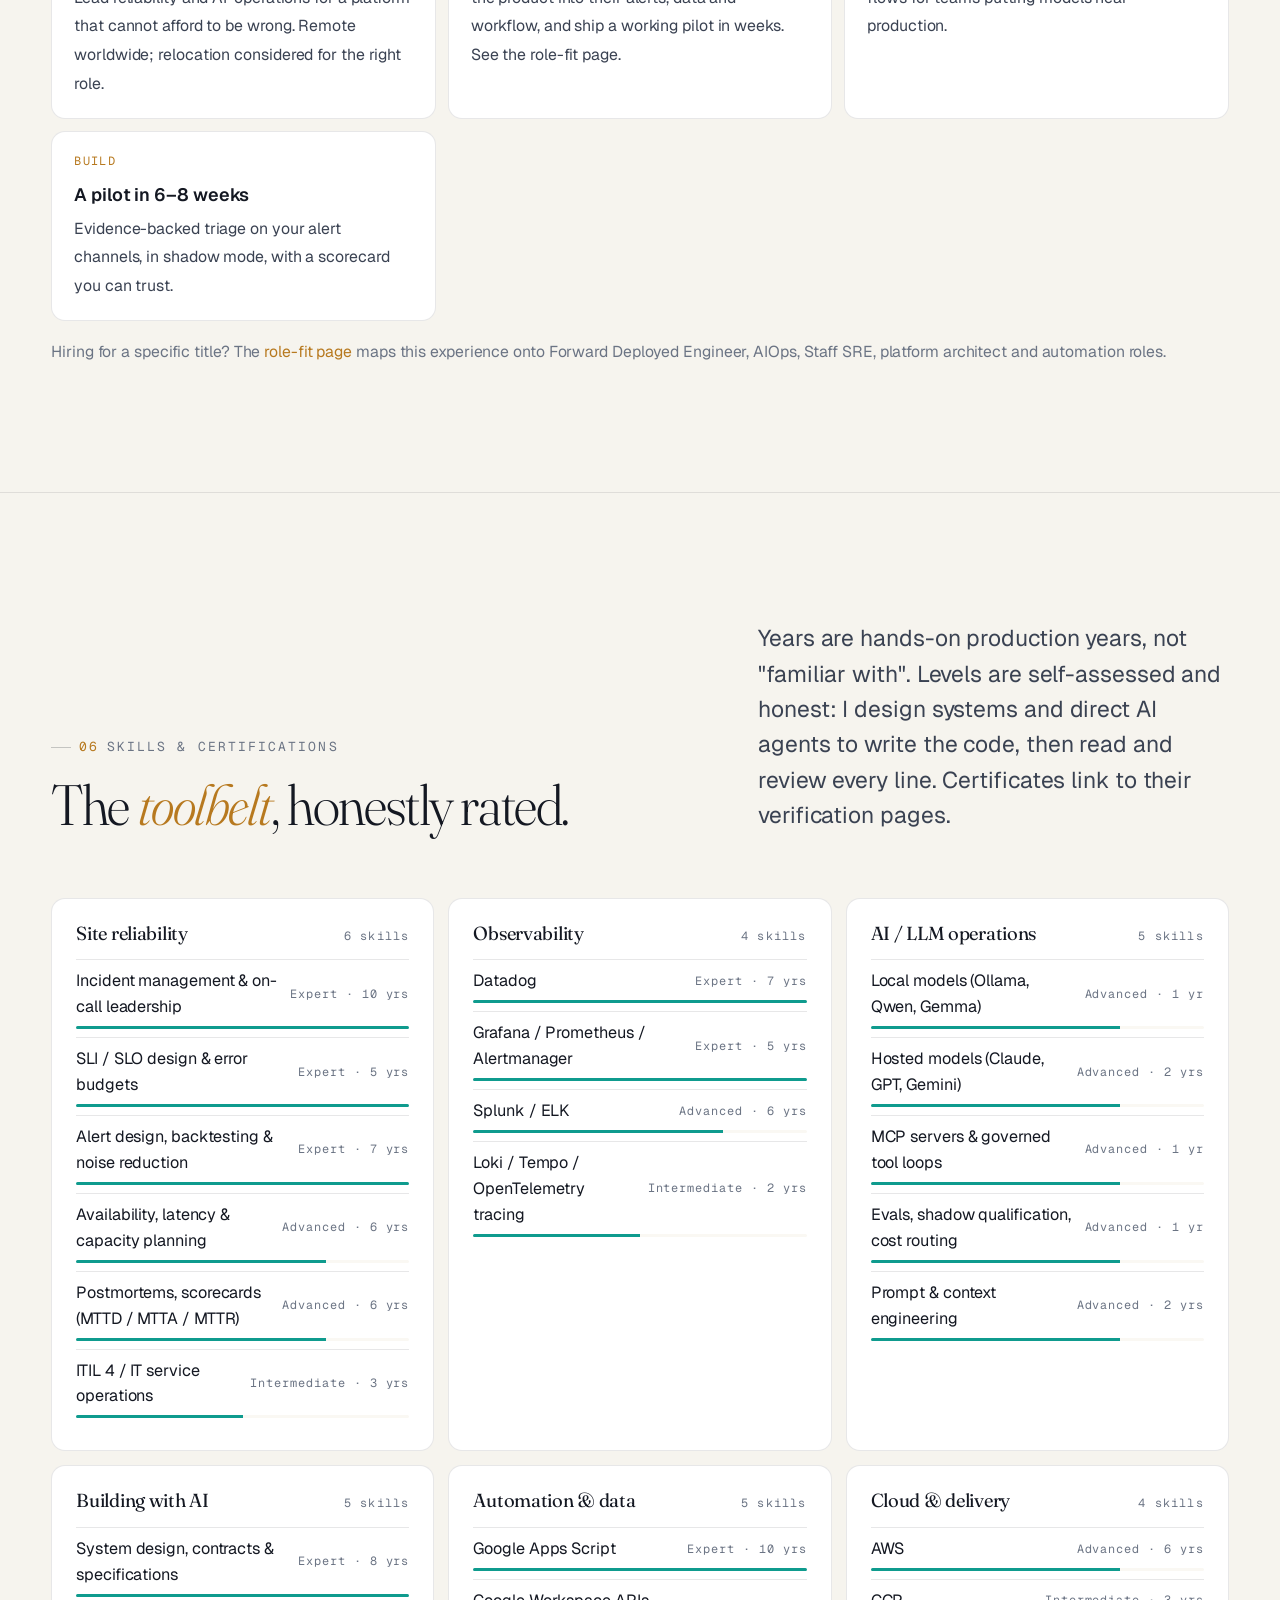
==== commit 456d9dc8: "v2.0.3: fix stale-CSS deploys (versioned asset URLs stamped by build.sh, no-cache HTML, 5-min assets" ====
--- a/public/index.html
+++ b/public/index.html
@@ -35,7 +35,7 @@
   window.PORTFOLIO_CONFIG = Object.assign({
     API_URL: "",
     CACHE_TTL_MS: 30 * 60 * 1000,
-    SITE_VERSION: "2.0.0",
+    SITE_VERSION: "2.0.3",
     SHOW_FALLBACK_BANNER: false
   }, window.PORTFOLIO_CONFIG || {});
 </script>
@@ -43,7 +43,7 @@
 <link rel="preconnect" href="https://fonts.googleapis.com">
 <link rel="preconnect" href="https://fonts.gstatic.com" crossorigin>
 <link href="https://fonts.googleapis.com/css2?family=Fraunces:ital,opsz,wght,SOFT,WONK@0,9..144,300..600,0..100,0..1;1,9..144,300..600,0..100,0..1&family=Geist:wght@400;500;600&family=Geist+Mono:wght@400;500;600&display=swap" rel="stylesheet">
-<link rel="stylesheet" href="./assets/styles.css">
+<link rel="stylesheet" href="./assets/styles.css?v=__SITE_VERSION__">
 
 <script type="application/ld+json">
 {
@@ -638,6 +638,6 @@
   </a>
 </template>
 
-<script src="./assets/app.js" defer></script>
+<script src="./assets/app.js?v=__SITE_VERSION__" defer></script>
 </body>
 </html>
--- a/public/assets/styles.css
+++ b/public/assets/styles.css
@@ -139,6 +139,7 @@
 /* ── Layout ─────────────────────────────────────────────────────────────── */
 .wrap { width: min(var(--maxw), 100% - 2 * var(--gutter)); margin-inline: auto; }
 .section { padding-block: clamp(72px, 10vw, 140px); position: relative; }
+.section:has(> .glow) { overflow: hidden; }
 .section + .section { border-top: 1px solid var(--line); }
 .section-head { display: grid; gap: 20px; margin-bottom: clamp(36px, 5vw, 64px); }
 @media (min-width: 900px) {
@@ -241,7 +242,7 @@
 .brand-text b { font-weight: 600; font-size: 0.95rem; letter-spacing: -0.01em; }
 .brand-short { display: none; }
 @media (max-width: 640px) { .brand-full { display: none; } .brand-short { display: inline; } }
-.brand-text span { font-family: var(--font-mono); font-size: 0.62rem; letter-spacing: 0.14em; text-transform: uppercase; color: var(--muted); }
+.brand-text > span { font-family: var(--font-mono); font-size: 0.62rem; letter-spacing: 0.14em; text-transform: uppercase; color: var(--muted); }
 
 .nav-links { display: none; gap: 4px; }
 .nav-links a {
@@ -267,7 +268,7 @@
 html[data-theme="light"] #theme-toggle .moon { display: none; }
 .brand-text b, .brand-text span { white-space: nowrap; }
 #nav-cta { display: none; }
-@media (max-width: 420px) { .brand-text span { display: none; } .brand-text b { font-size: 0.88rem; } }
+@media (max-width: 420px) { .brand-text > span { display: none; } .brand-text b { font-size: 0.88rem; } }
 @media (min-width: 640px) { #nav-cta { display: inline-flex; } }
 @media (min-width: 1100px) {
   .nav-links { display: flex; }
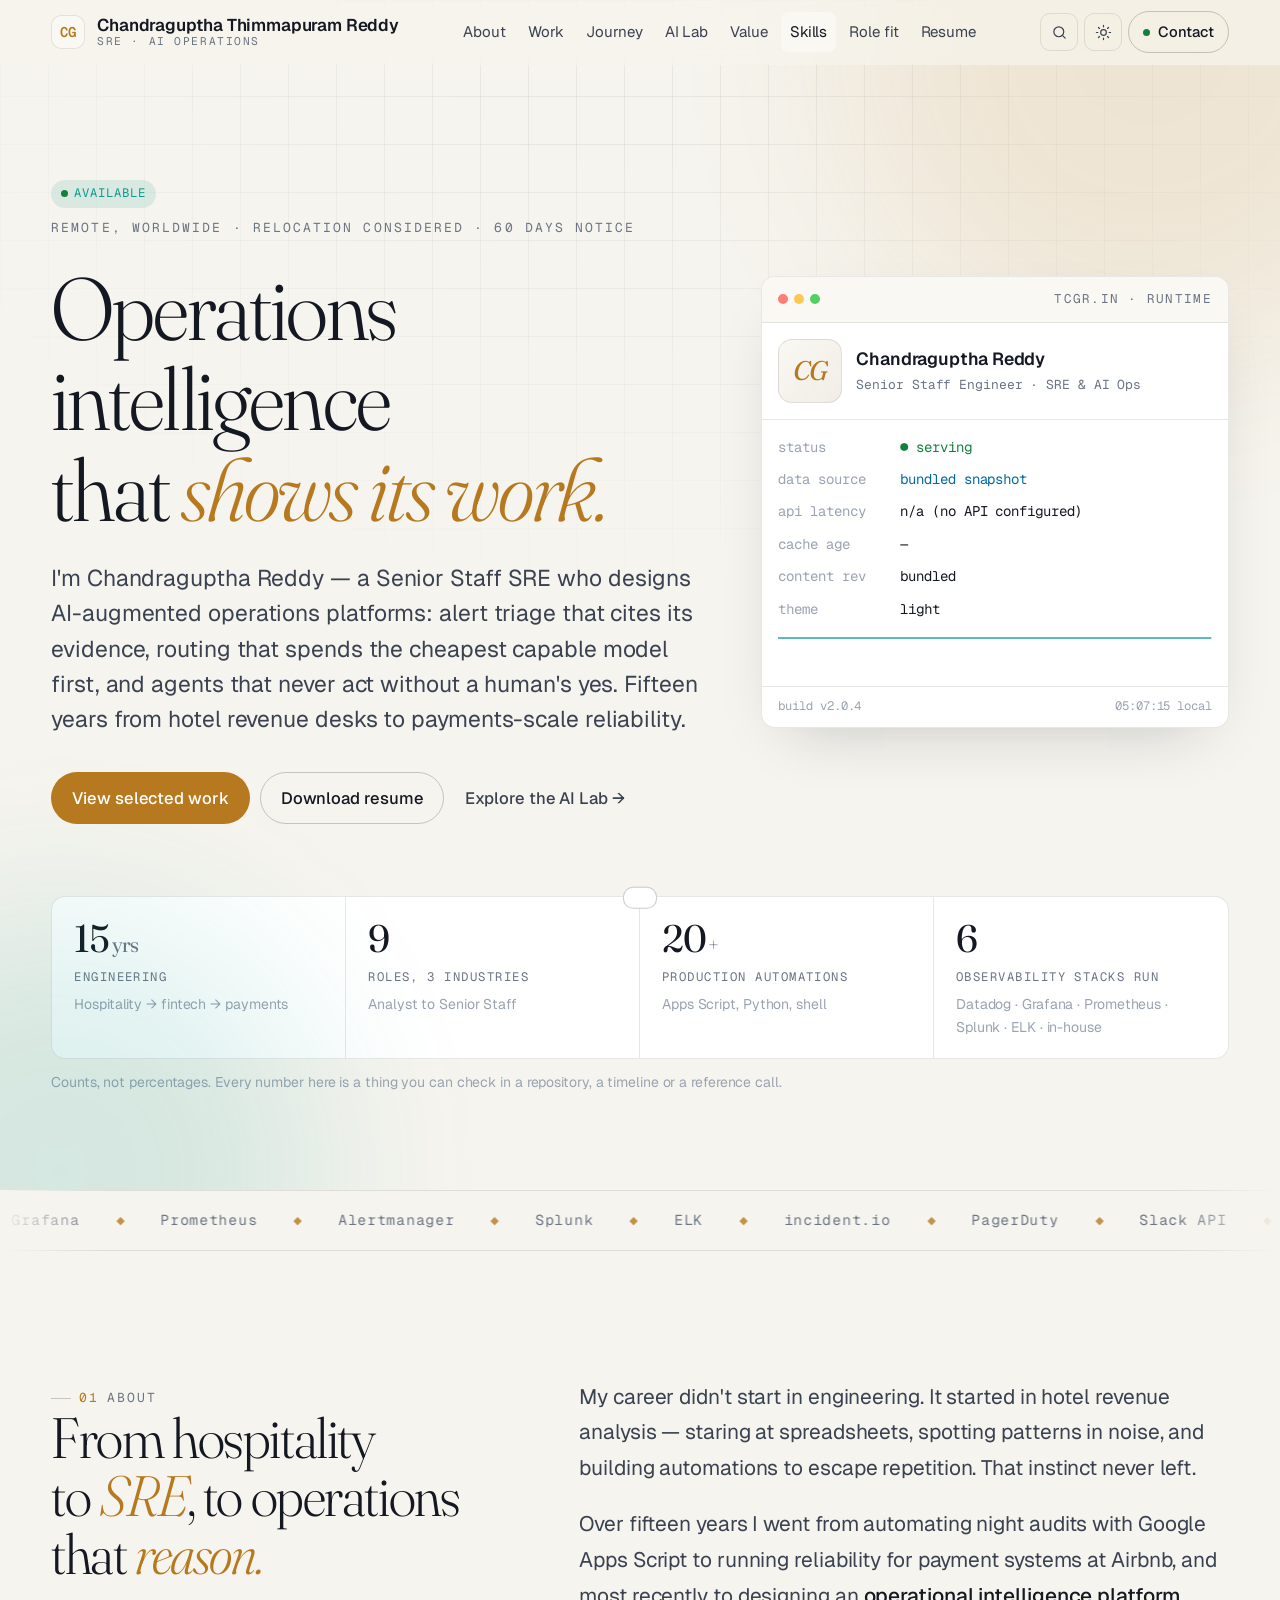
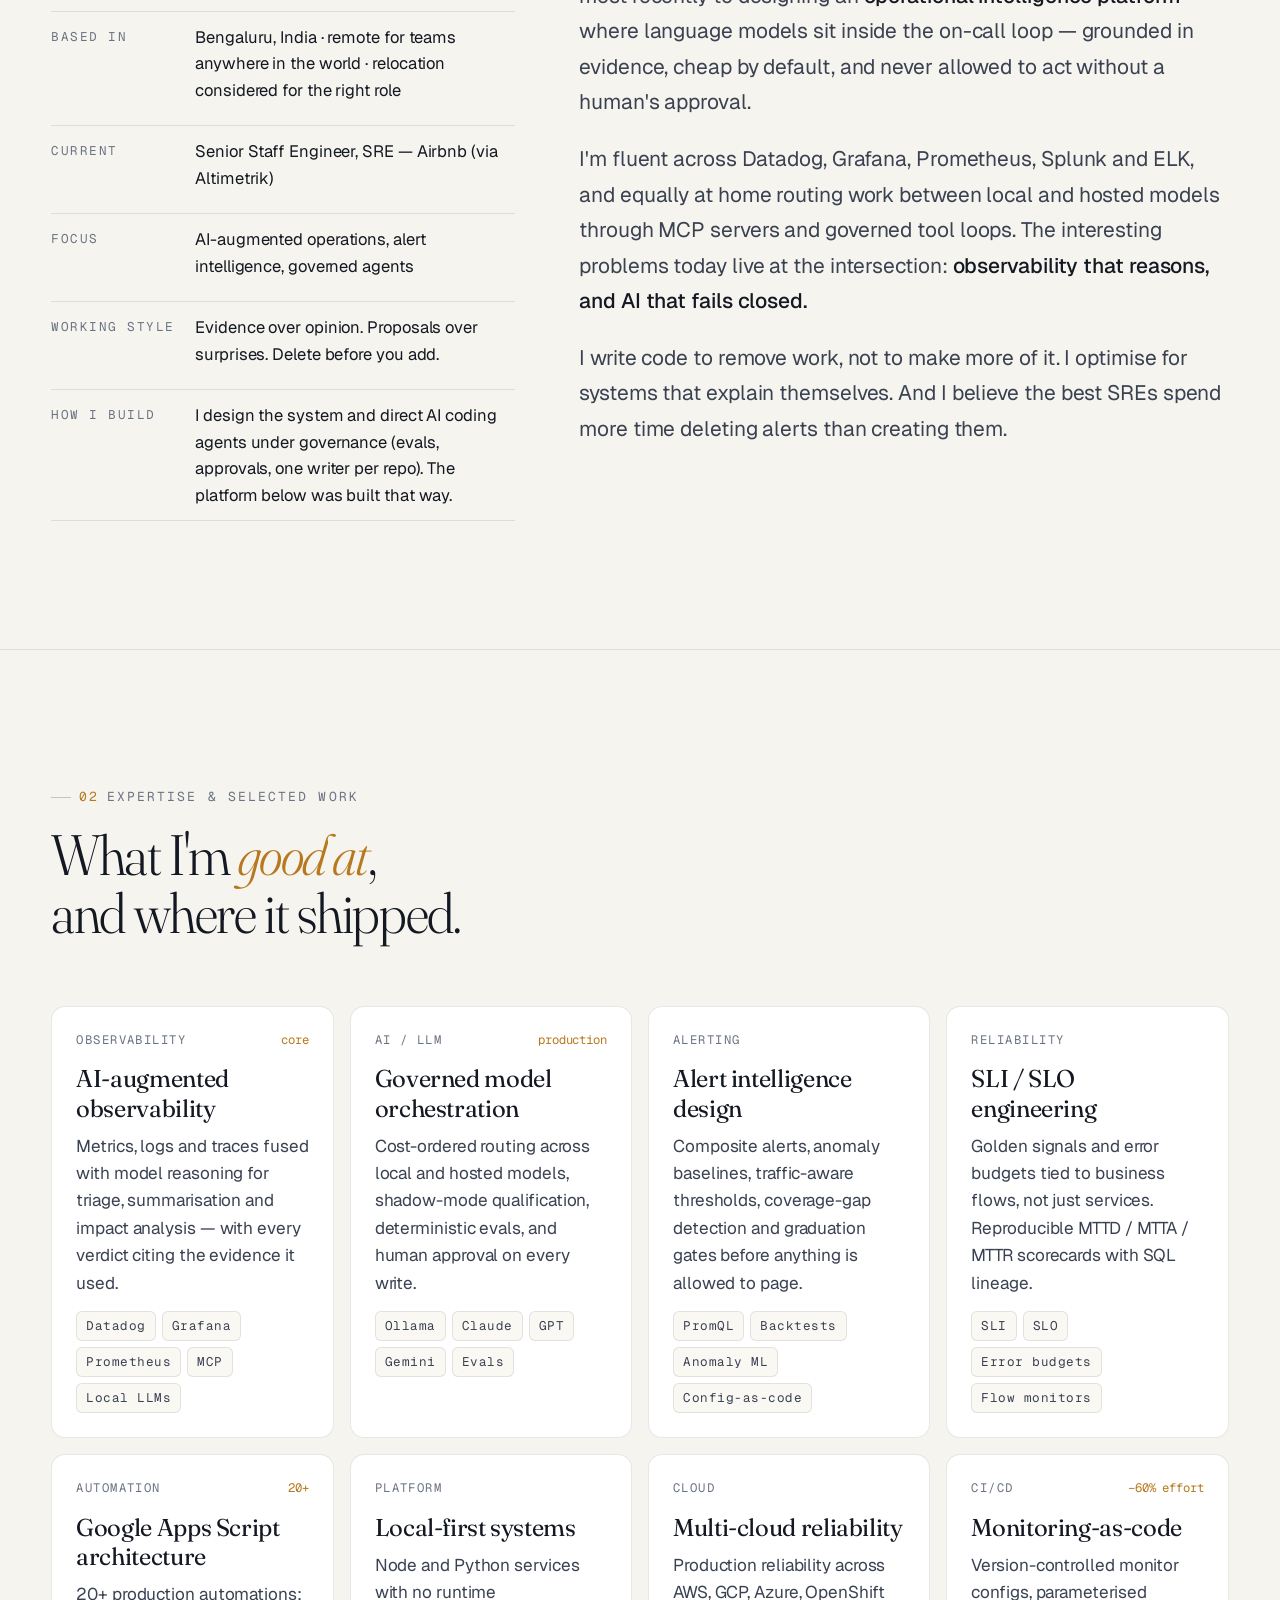
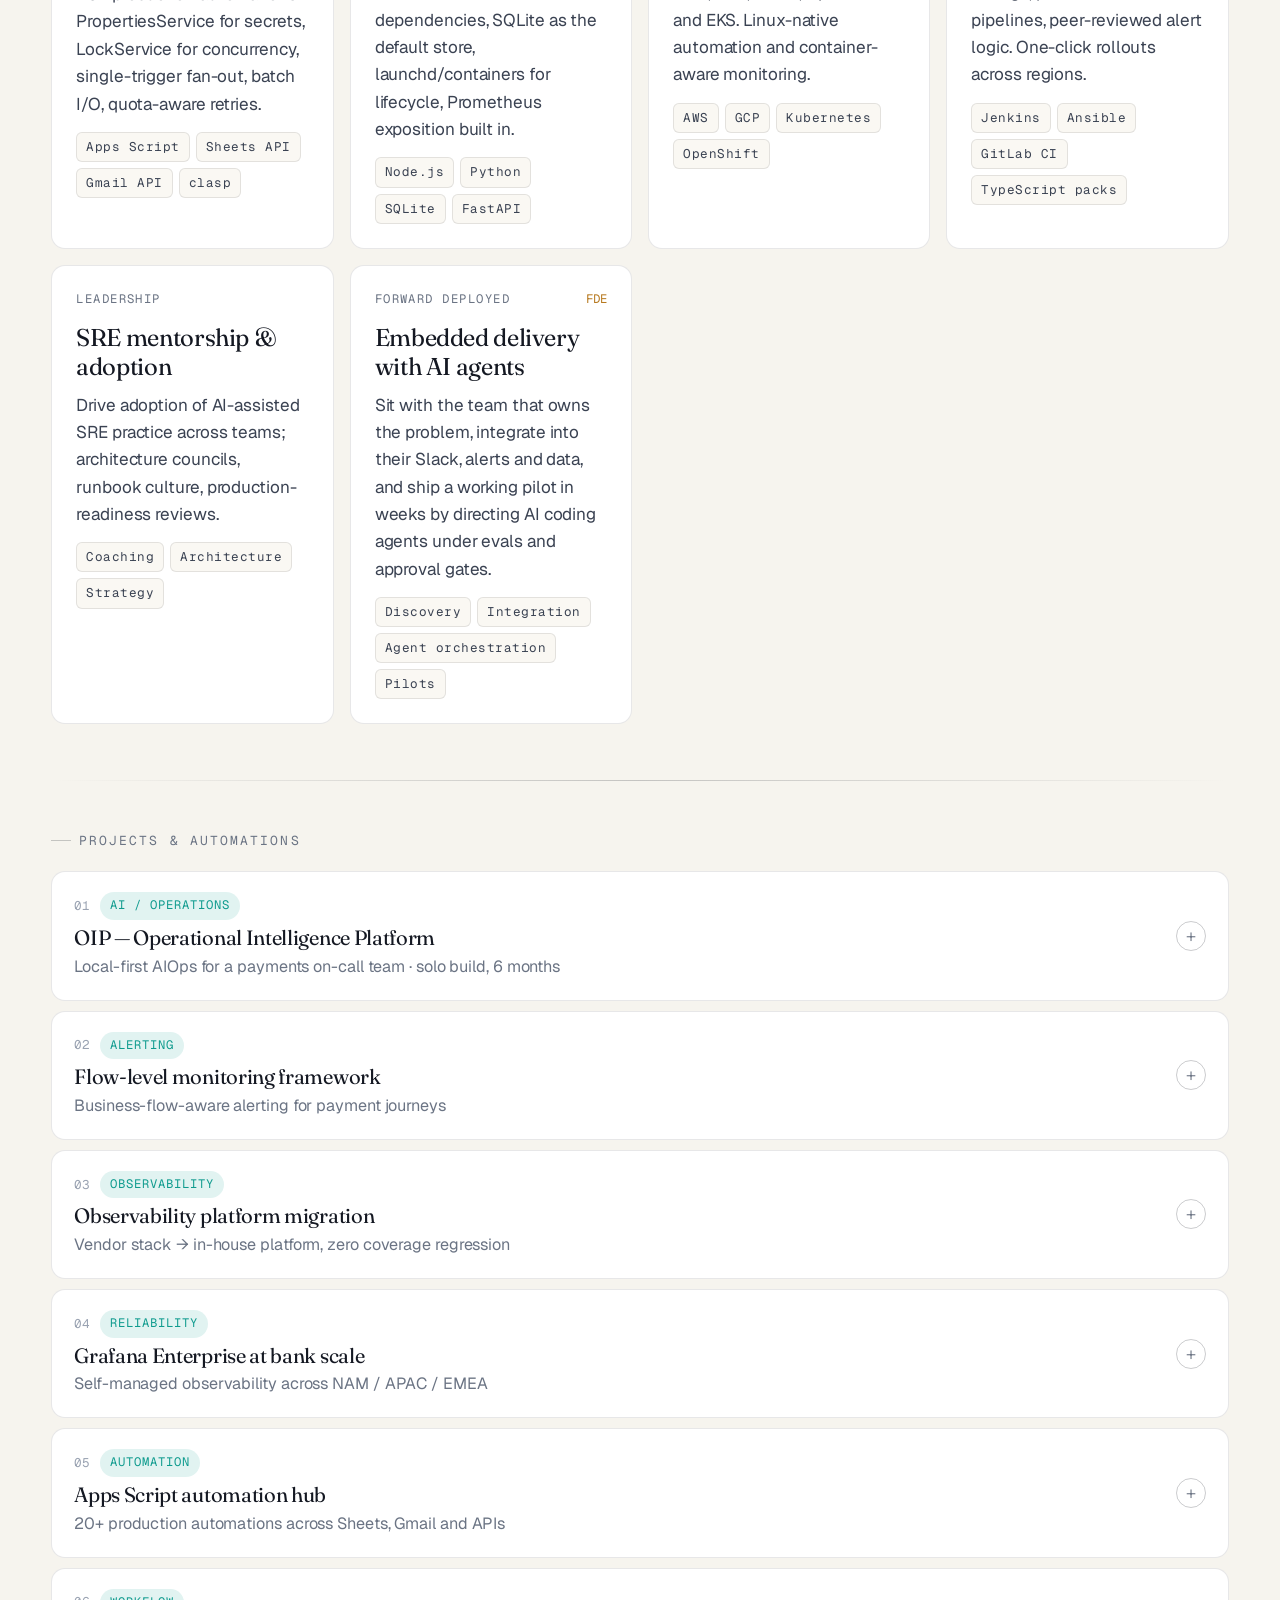
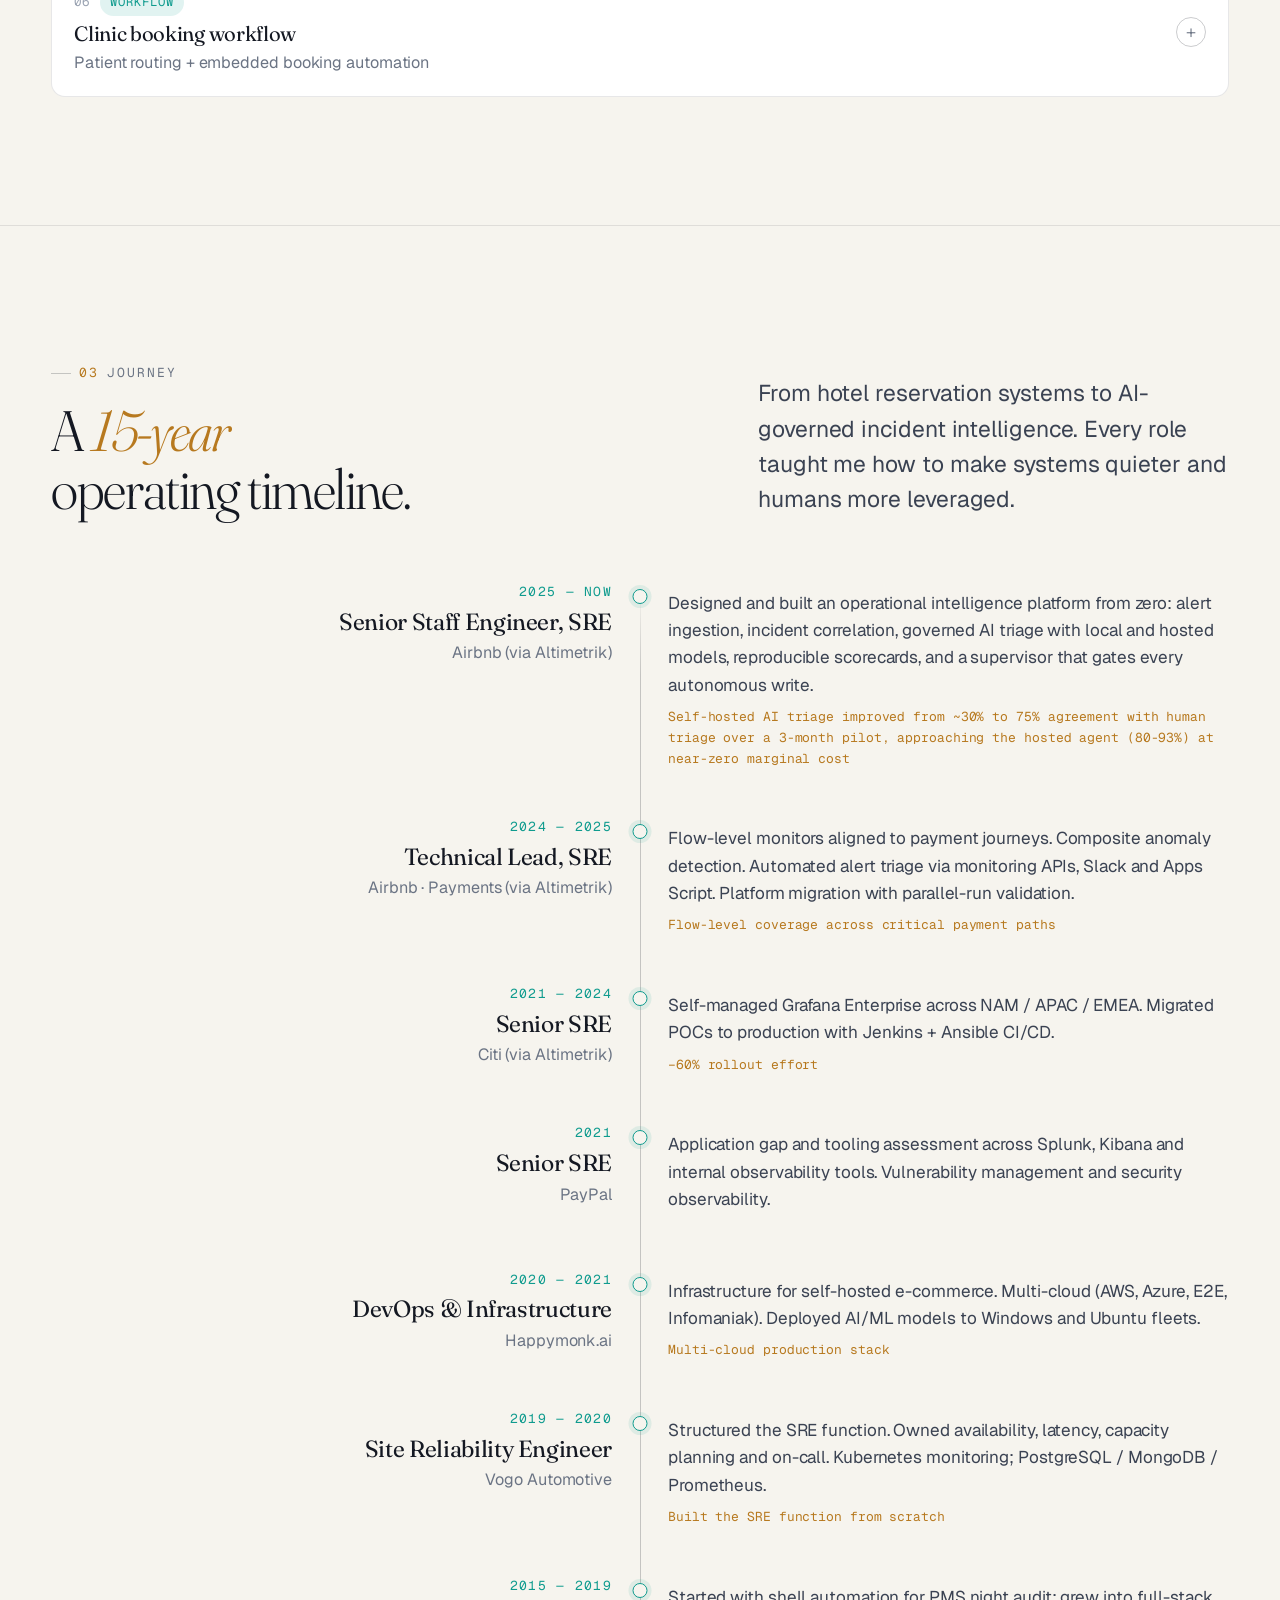
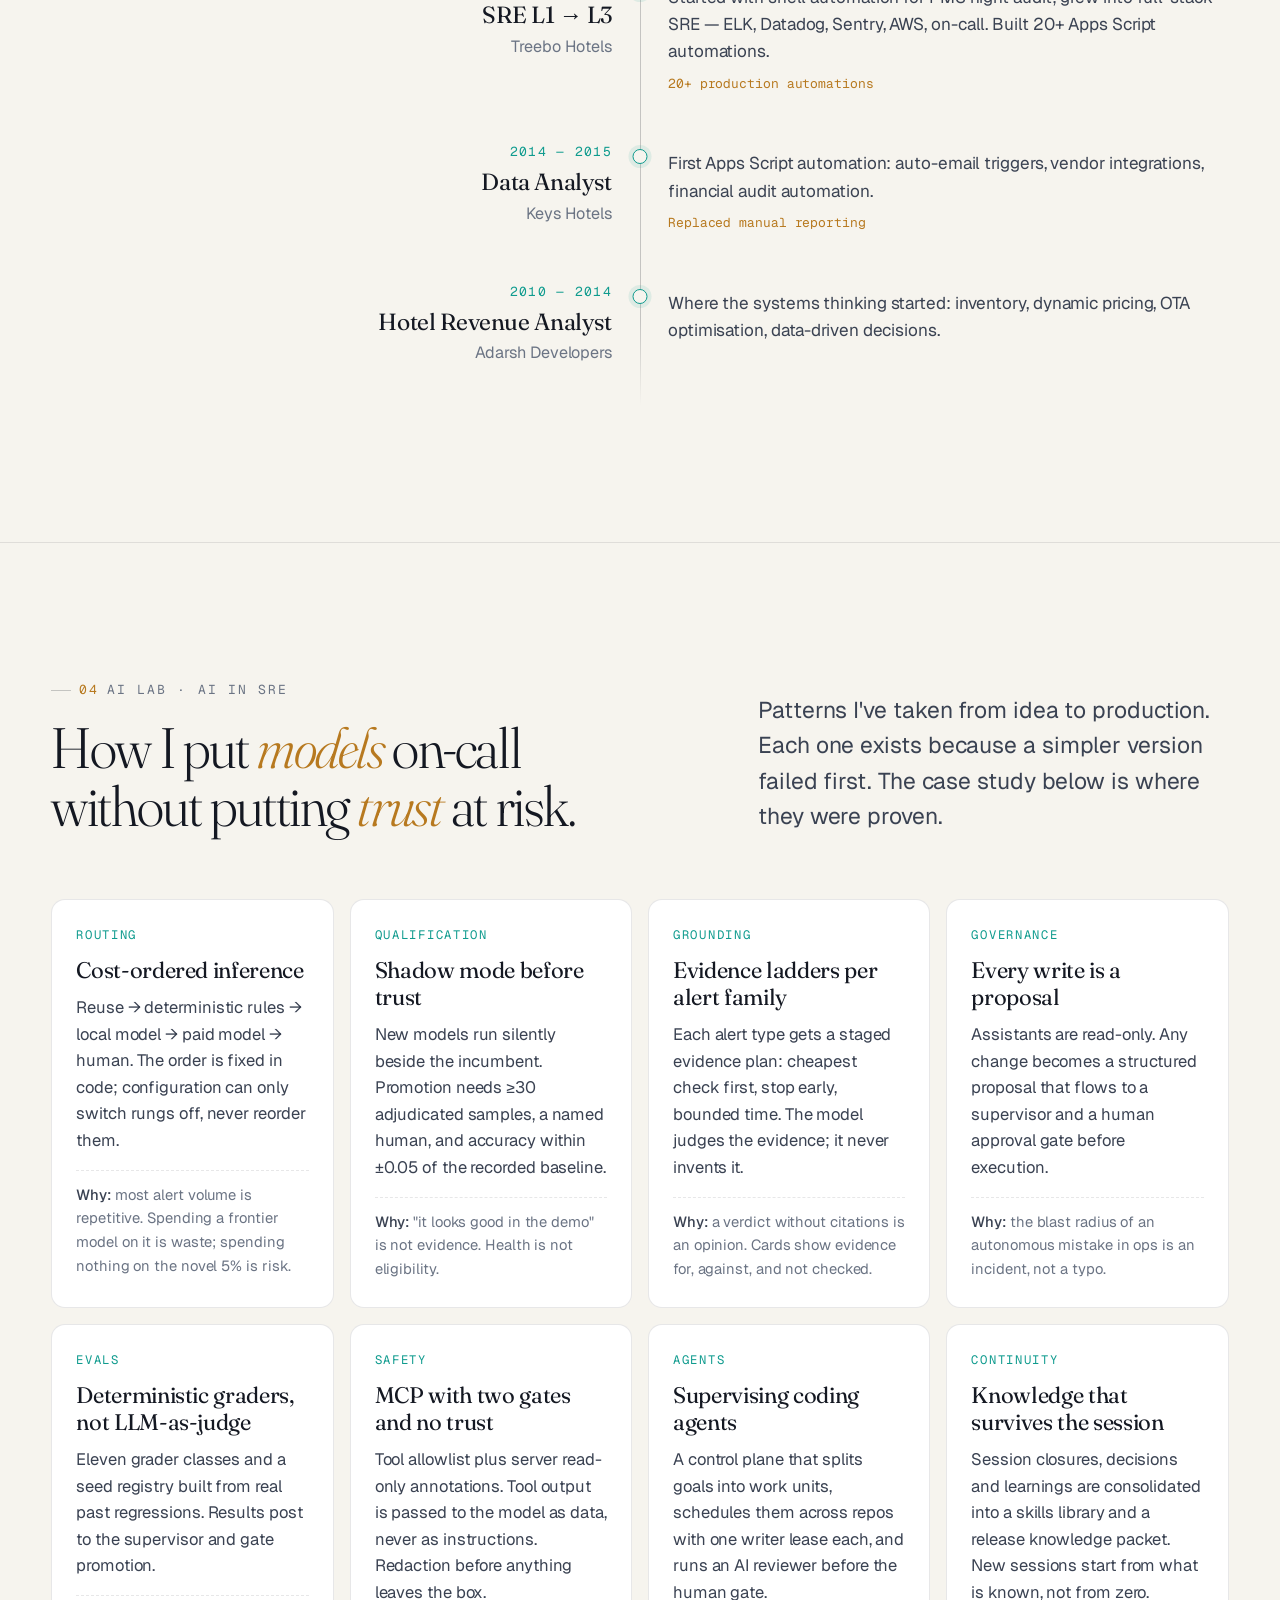
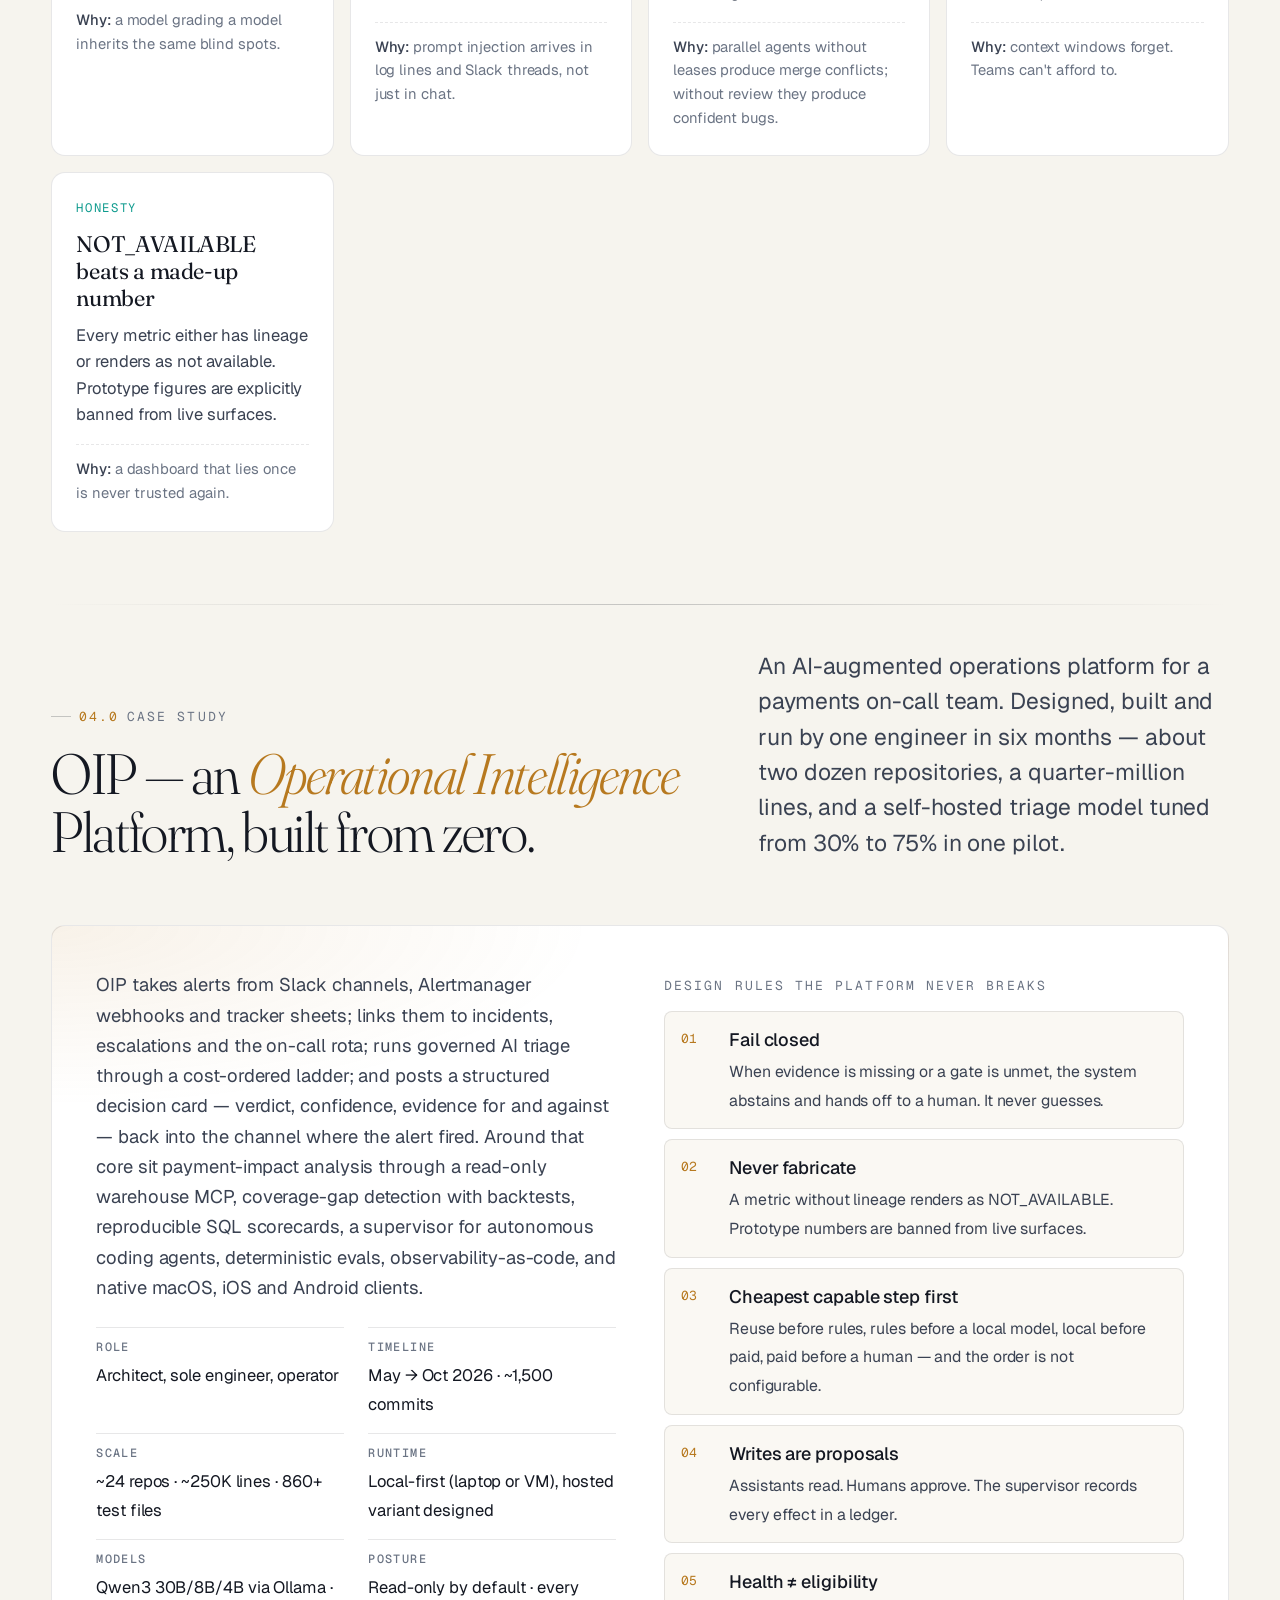
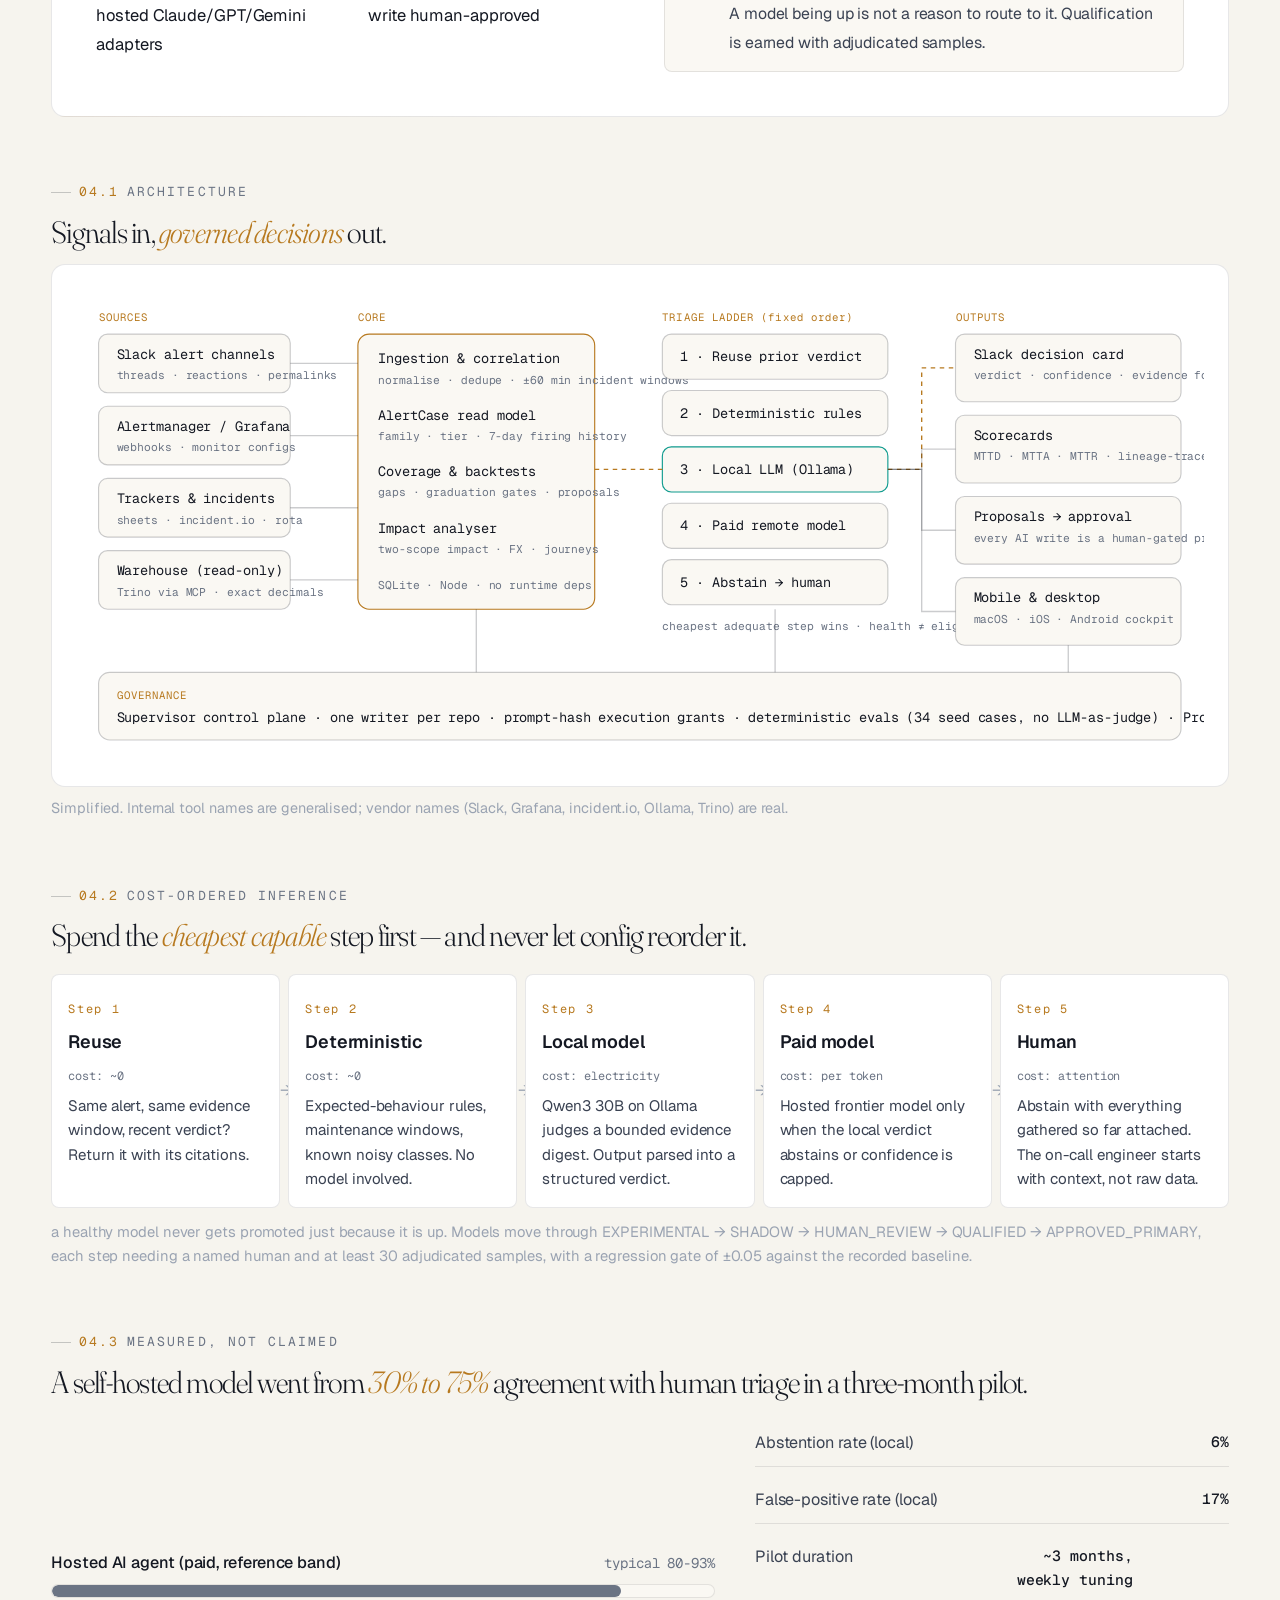
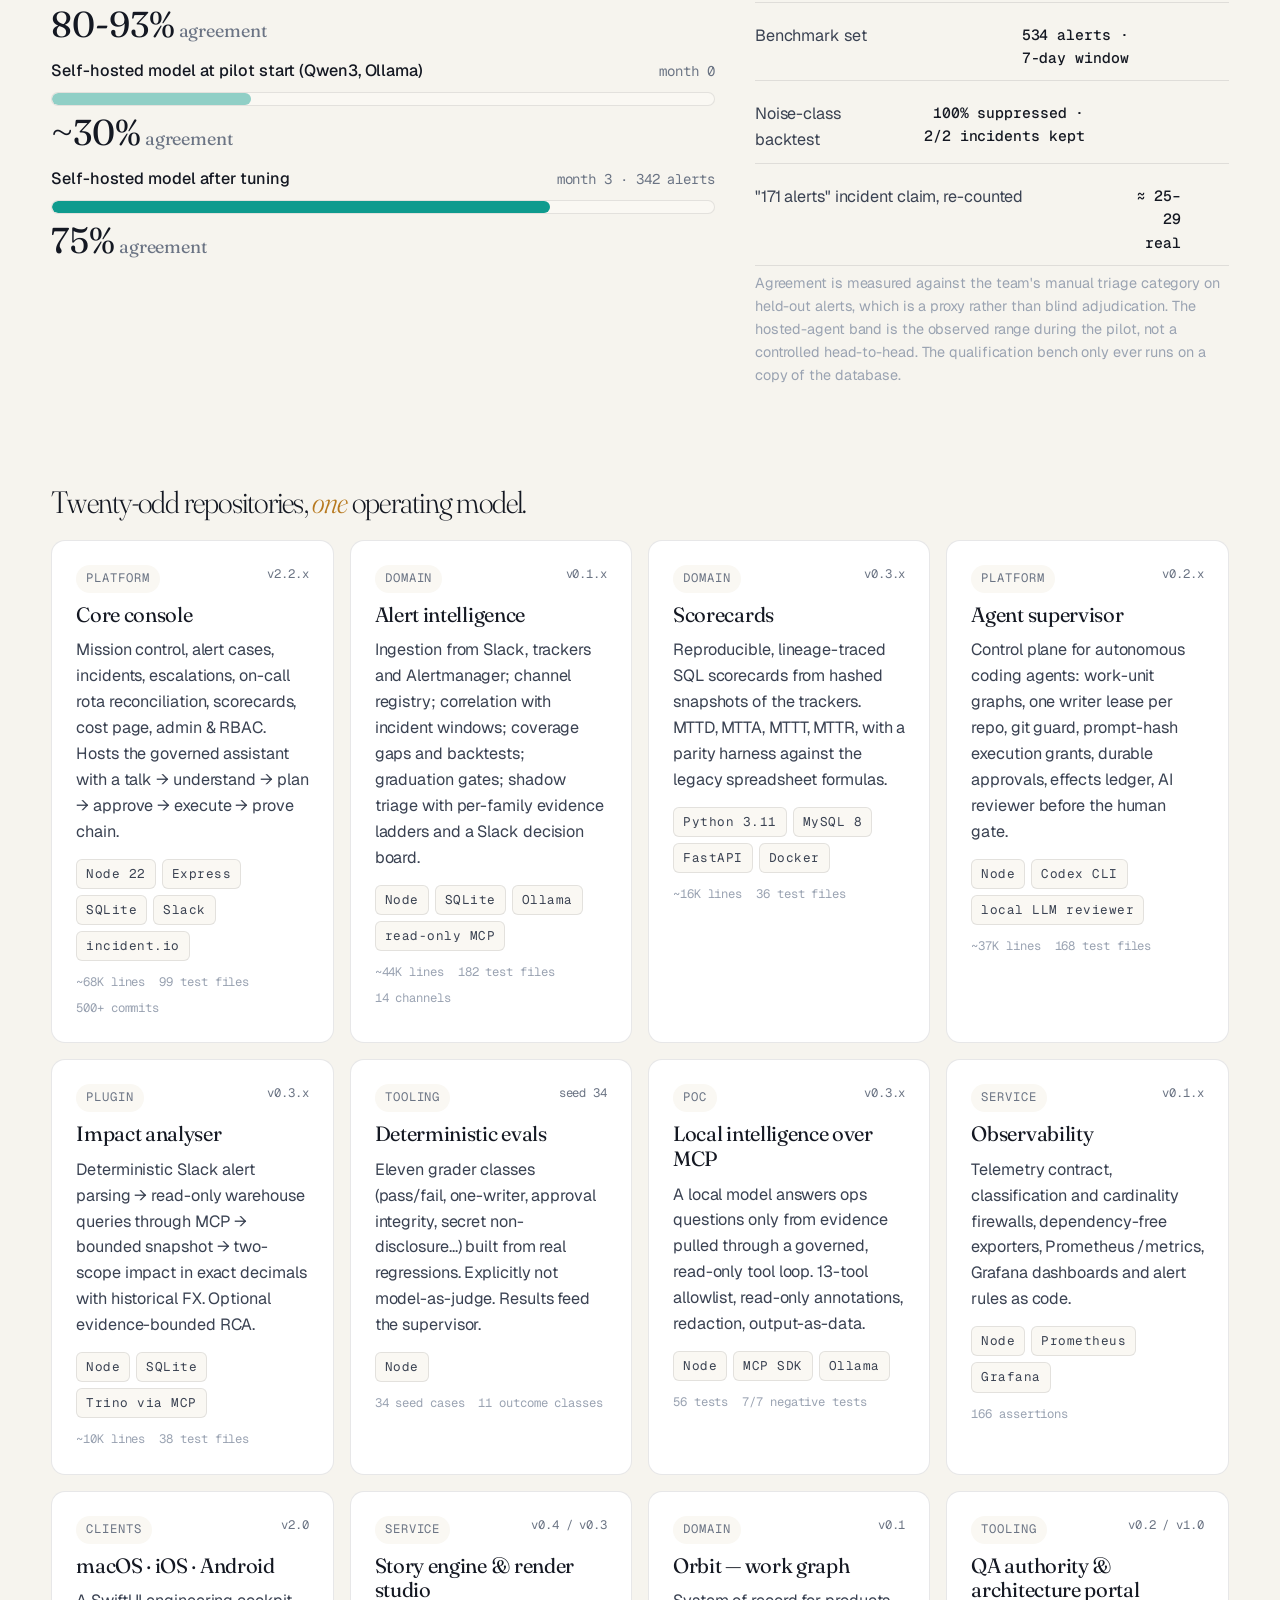
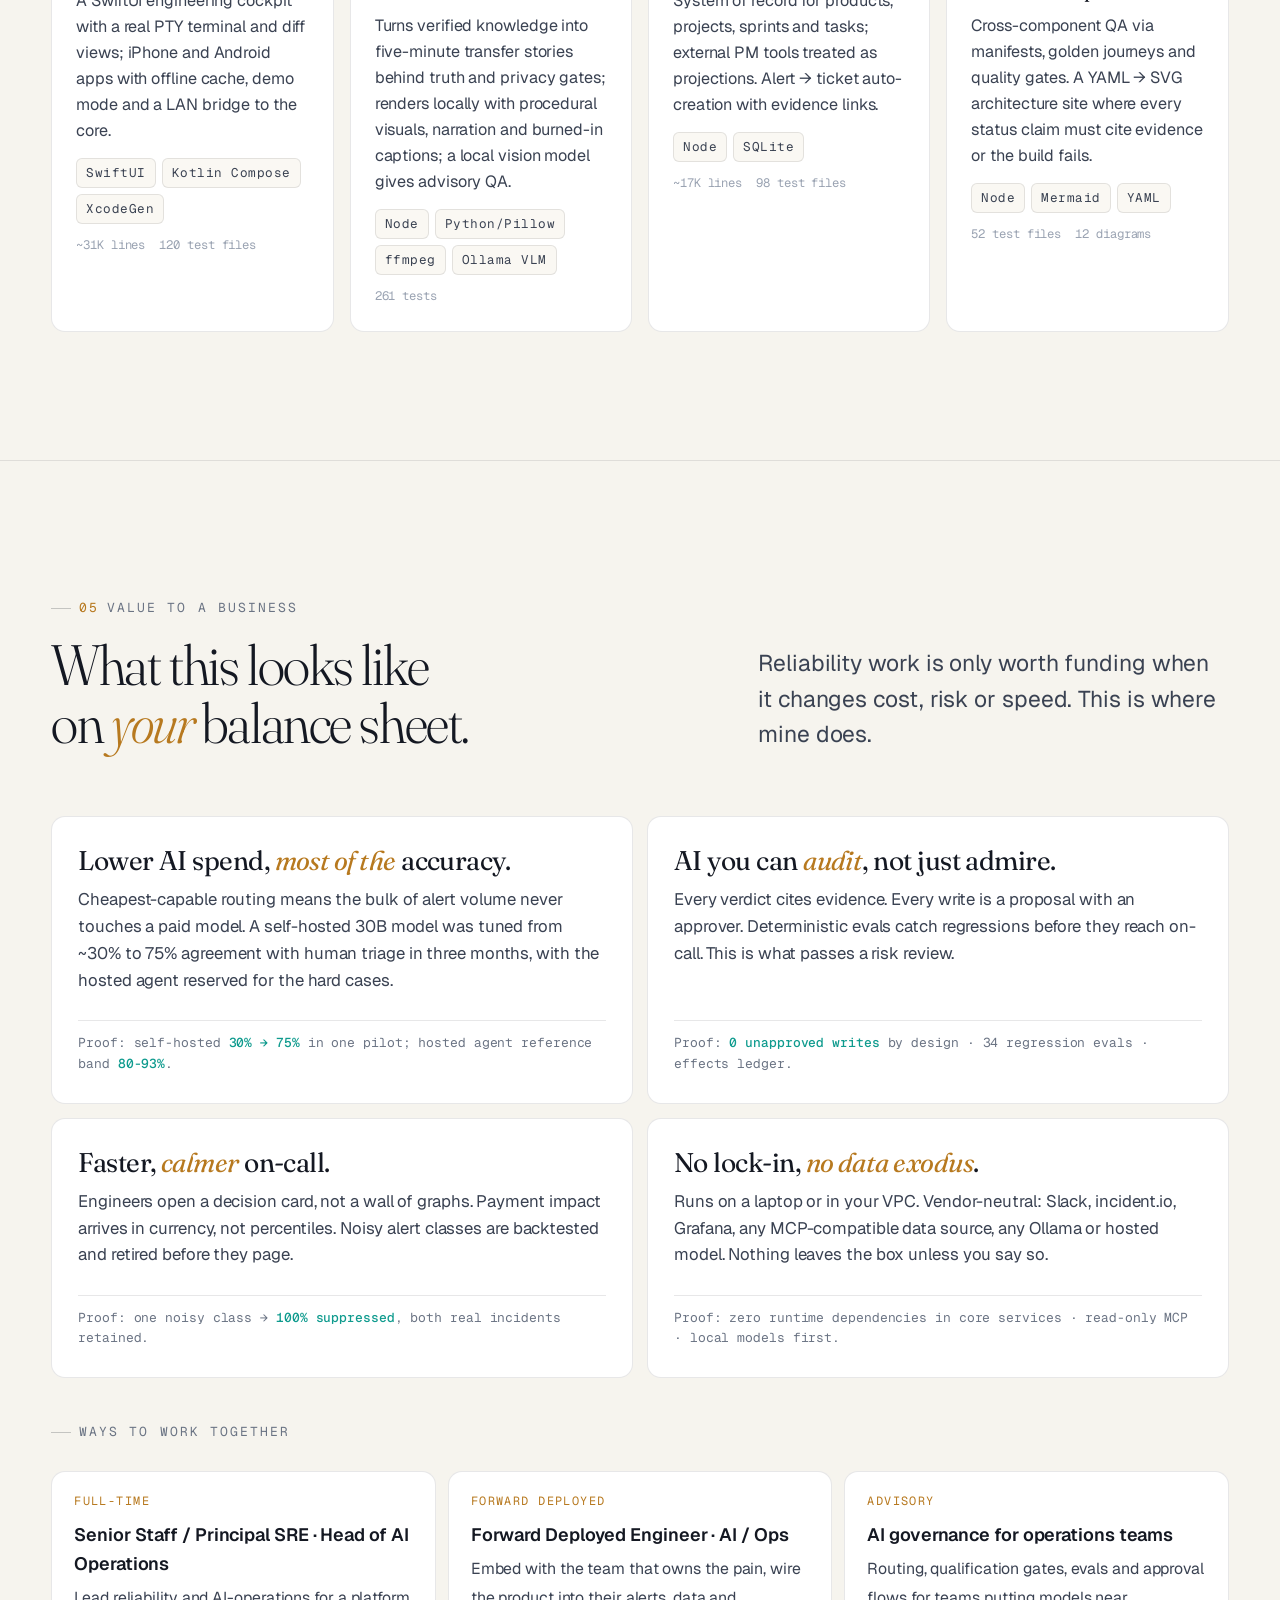
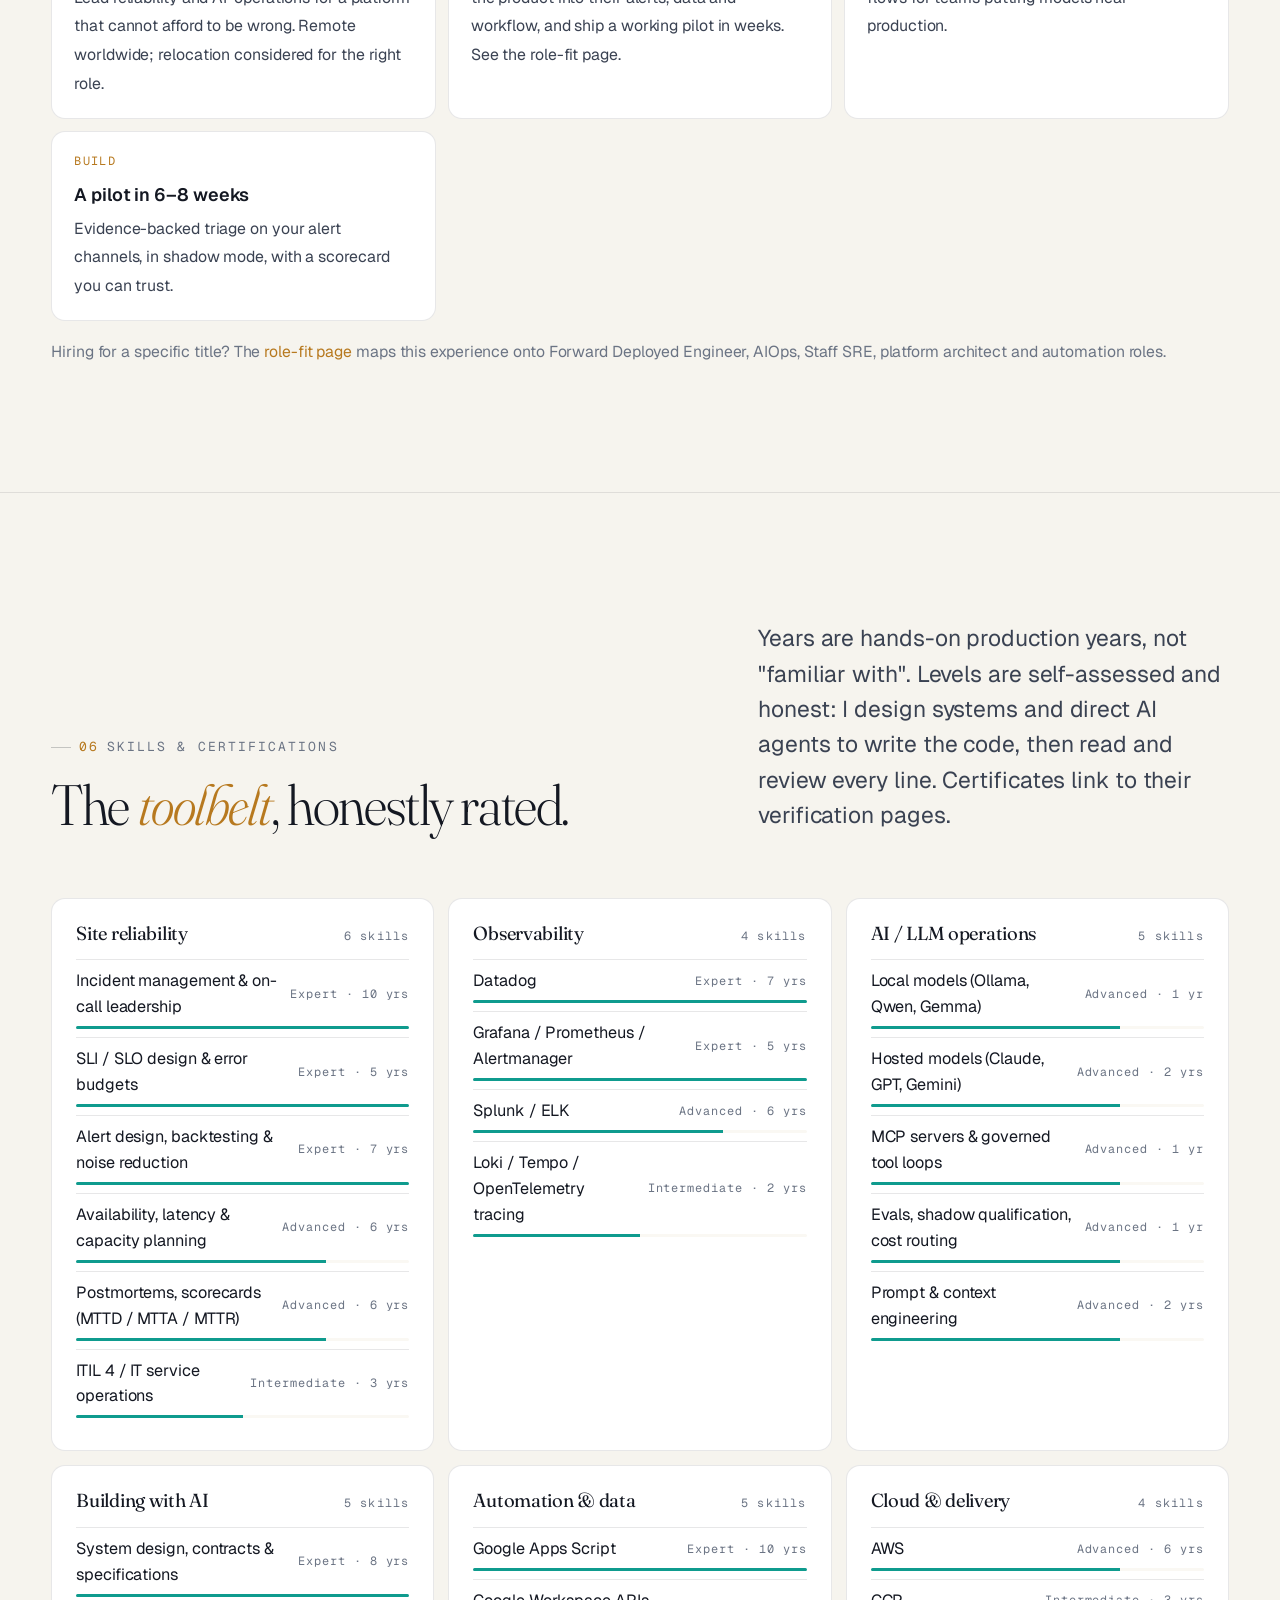
==== commit c2dc7354: "v2.0.4: single full name in nav (wraps on phones), no CSS-dependent variants" ====
--- a/public/index.html
+++ b/public/index.html
@@ -35,7 +35,7 @@
   window.PORTFOLIO_CONFIG = Object.assign({
     API_URL: "",
     CACHE_TTL_MS: 30 * 60 * 1000,
-    SITE_VERSION: "2.0.3",
+    SITE_VERSION: "2.0.4",
     SHOW_FALLBACK_BANNER: false
   }, window.PORTFOLIO_CONFIG || {});
 </script>
@@ -67,7 +67,7 @@
     <a href="#top" class="brand" aria-label="Chandraguptha Thimmapuram Reddy — home">
       <span class="brand-mark" id="brand-mark">CG</span>
       <span class="brand-text">
-        <b><span class="brand-full">Chandraguptha Thimmapuram Reddy</span><span class="brand-short">Chandraguptha T. Reddy</span></b>
+        <b>Chandraguptha Thimmapuram Reddy</b>
         <span>SRE · AI Operations</span>
       </span>
     </a>
--- a/public/assets/styles.css
+++ b/public/assets/styles.css
@@ -240,8 +240,7 @@
 .brand-mark img { width: 100%; height: 100%; object-fit: cover; }
 .brand-text { display: flex; flex-direction: column; line-height: 1.15; }
 .brand-text b { font-weight: 600; font-size: 0.95rem; letter-spacing: -0.01em; }
-.brand-short { display: none; }
-@media (max-width: 640px) { .brand-full { display: none; } .brand-short { display: inline; } }
+@media (max-width: 640px) { .brand-text b { white-space: normal; font-size: 0.82rem; line-height: 1.15; max-width: 170px; } }
 .brand-text > span { font-family: var(--font-mono); font-size: 0.62rem; letter-spacing: 0.14em; text-transform: uppercase; color: var(--muted); }
 
 .nav-links { display: none; gap: 4px; }
@@ -266,7 +265,8 @@
 #theme-toggle .sun { display: none; }
 html[data-theme="light"] #theme-toggle .sun { display: block; }
 html[data-theme="light"] #theme-toggle .moon { display: none; }
-.brand-text b, .brand-text span { white-space: nowrap; }
+@media (min-width: 641px) { .brand-text b { white-space: nowrap; } }
+.brand-text > span { white-space: nowrap; }
 #nav-cta { display: none; }
 @media (max-width: 420px) { .brand-text > span { display: none; } .brand-text b { font-size: 0.88rem; } }
 @media (min-width: 640px) { #nav-cta { display: inline-flex; } }
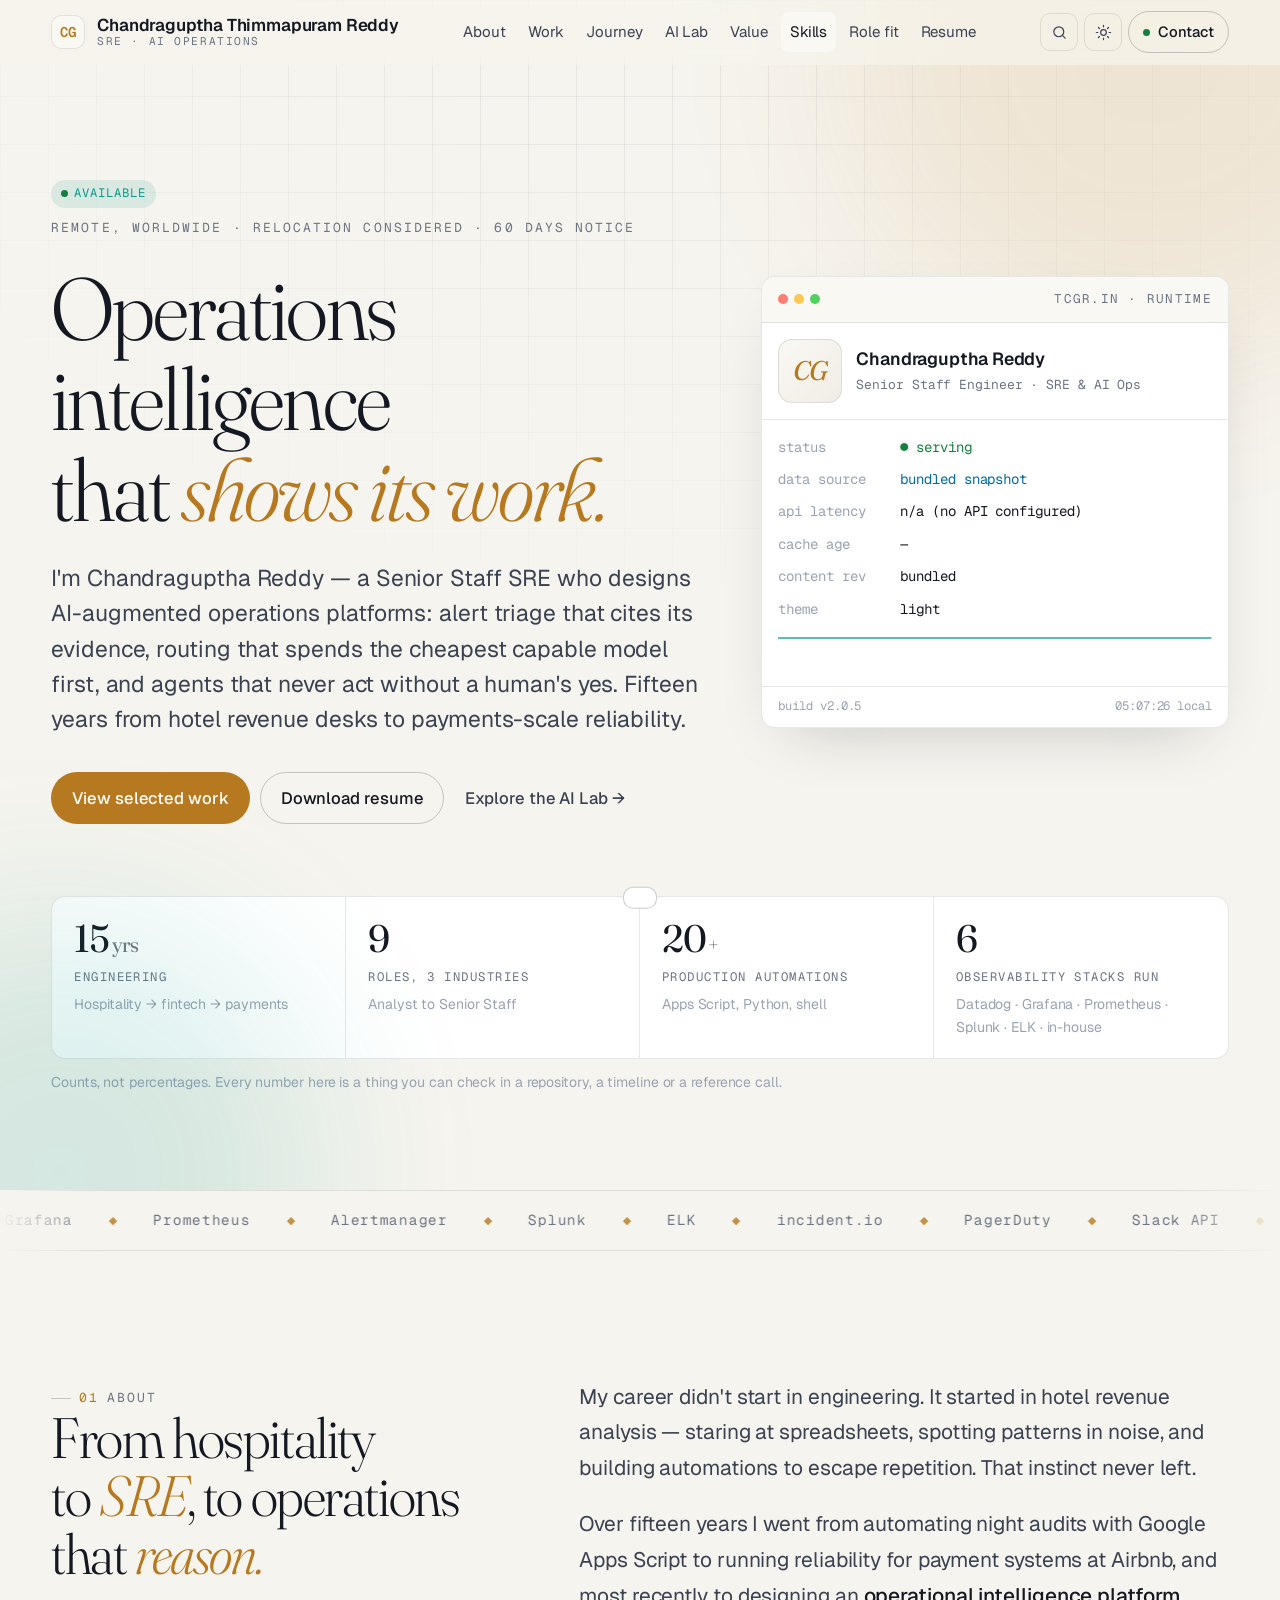
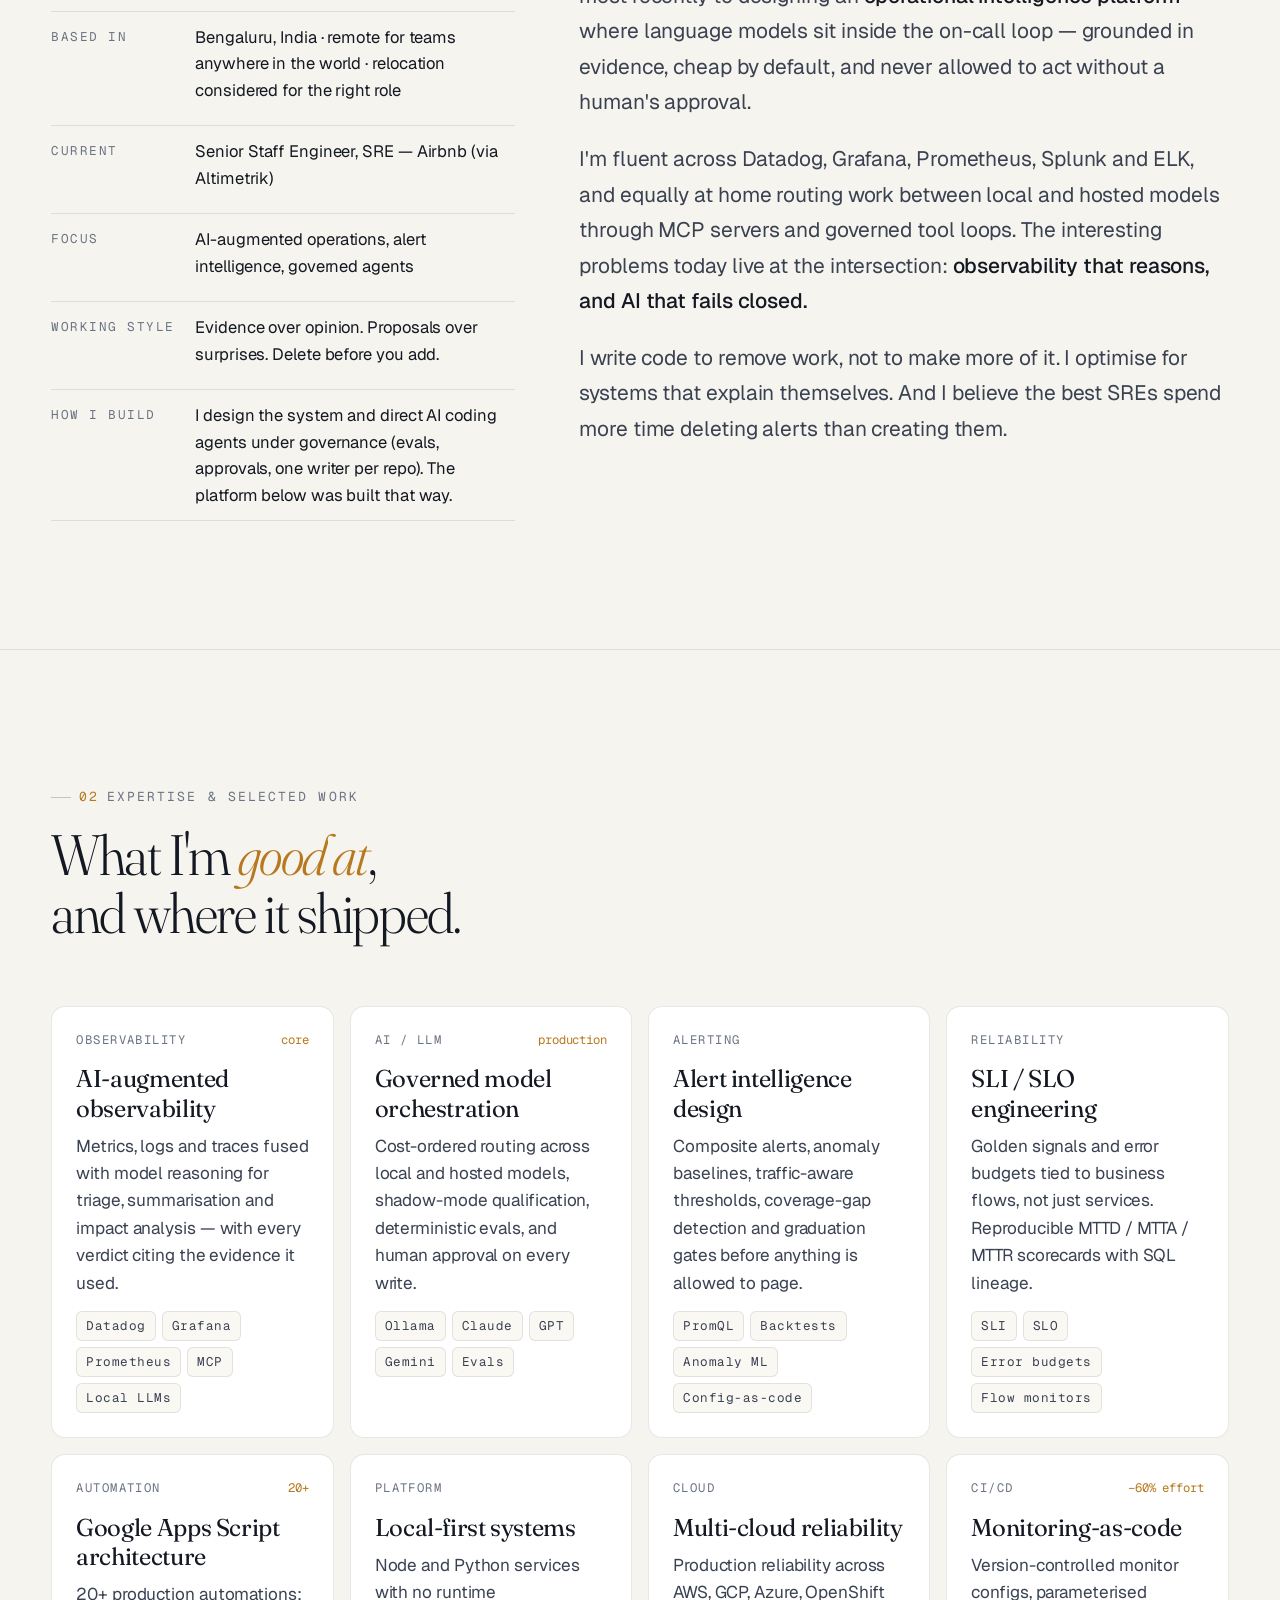
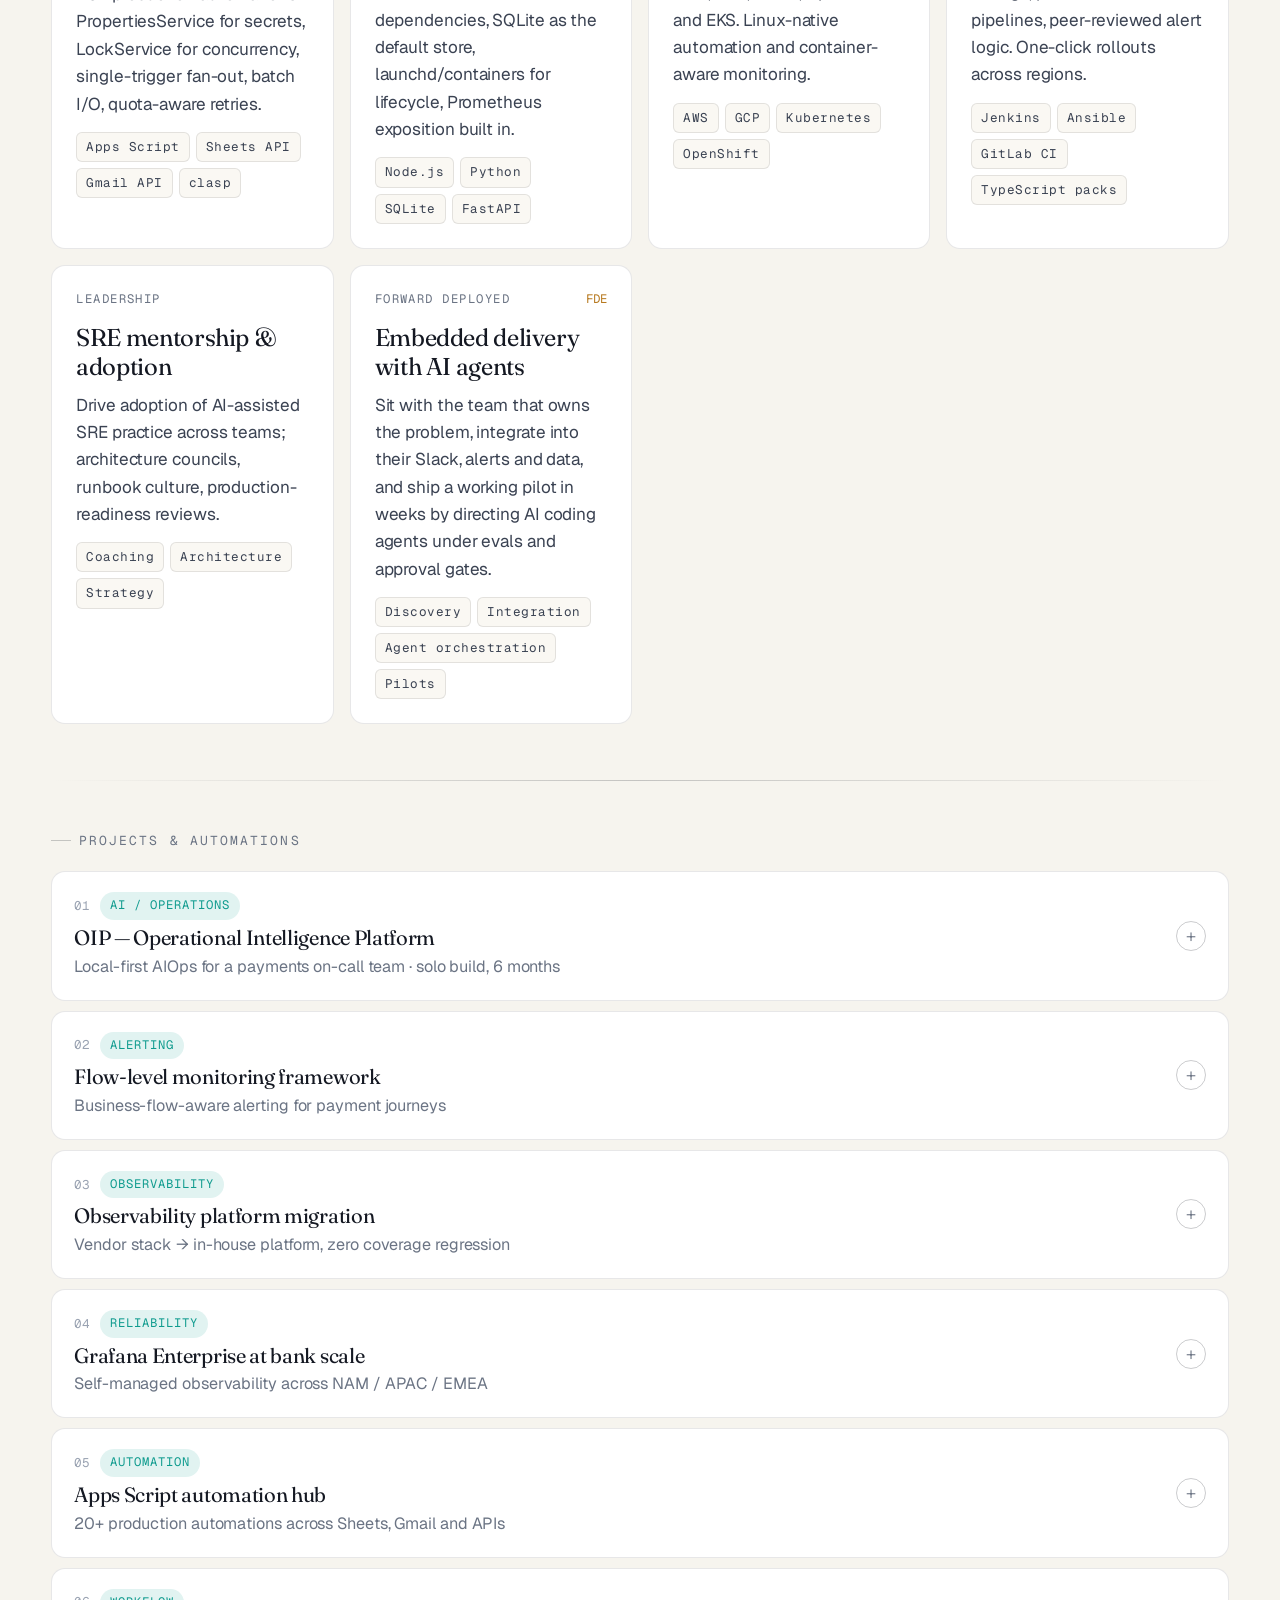
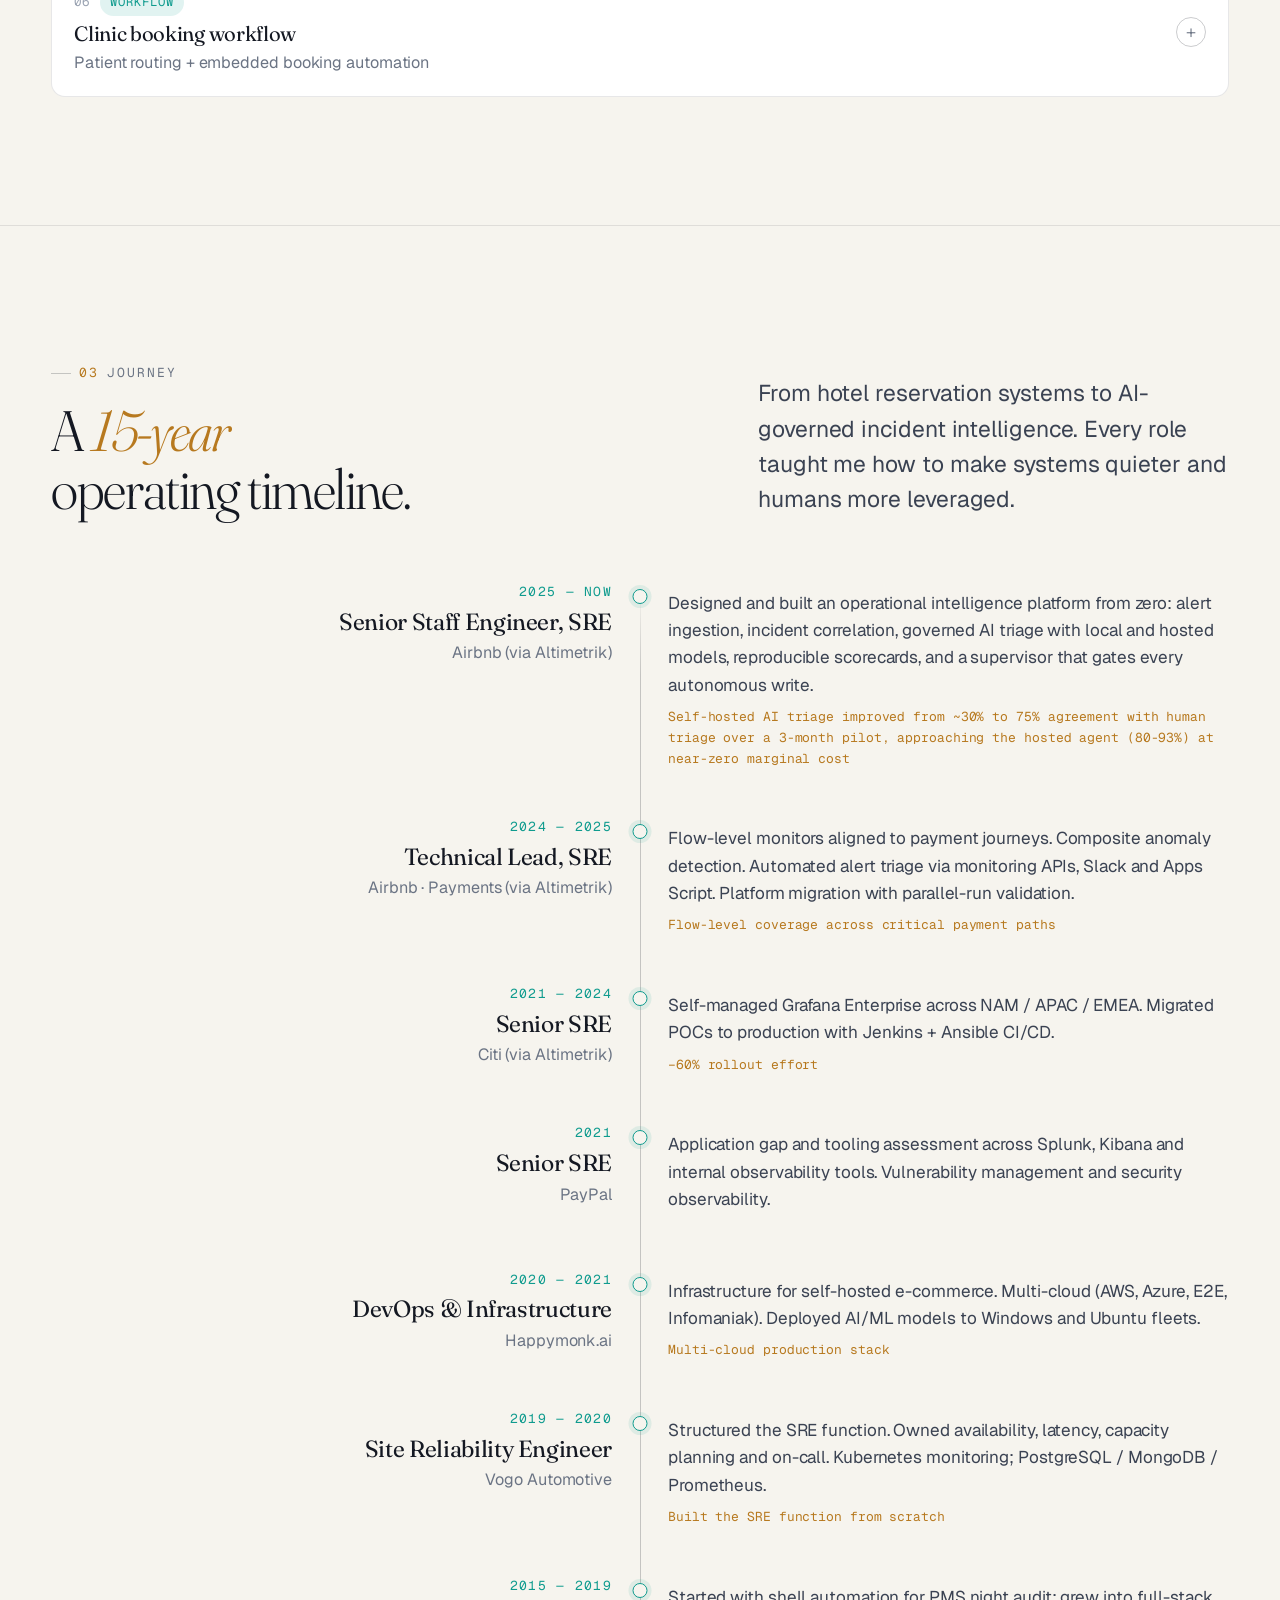
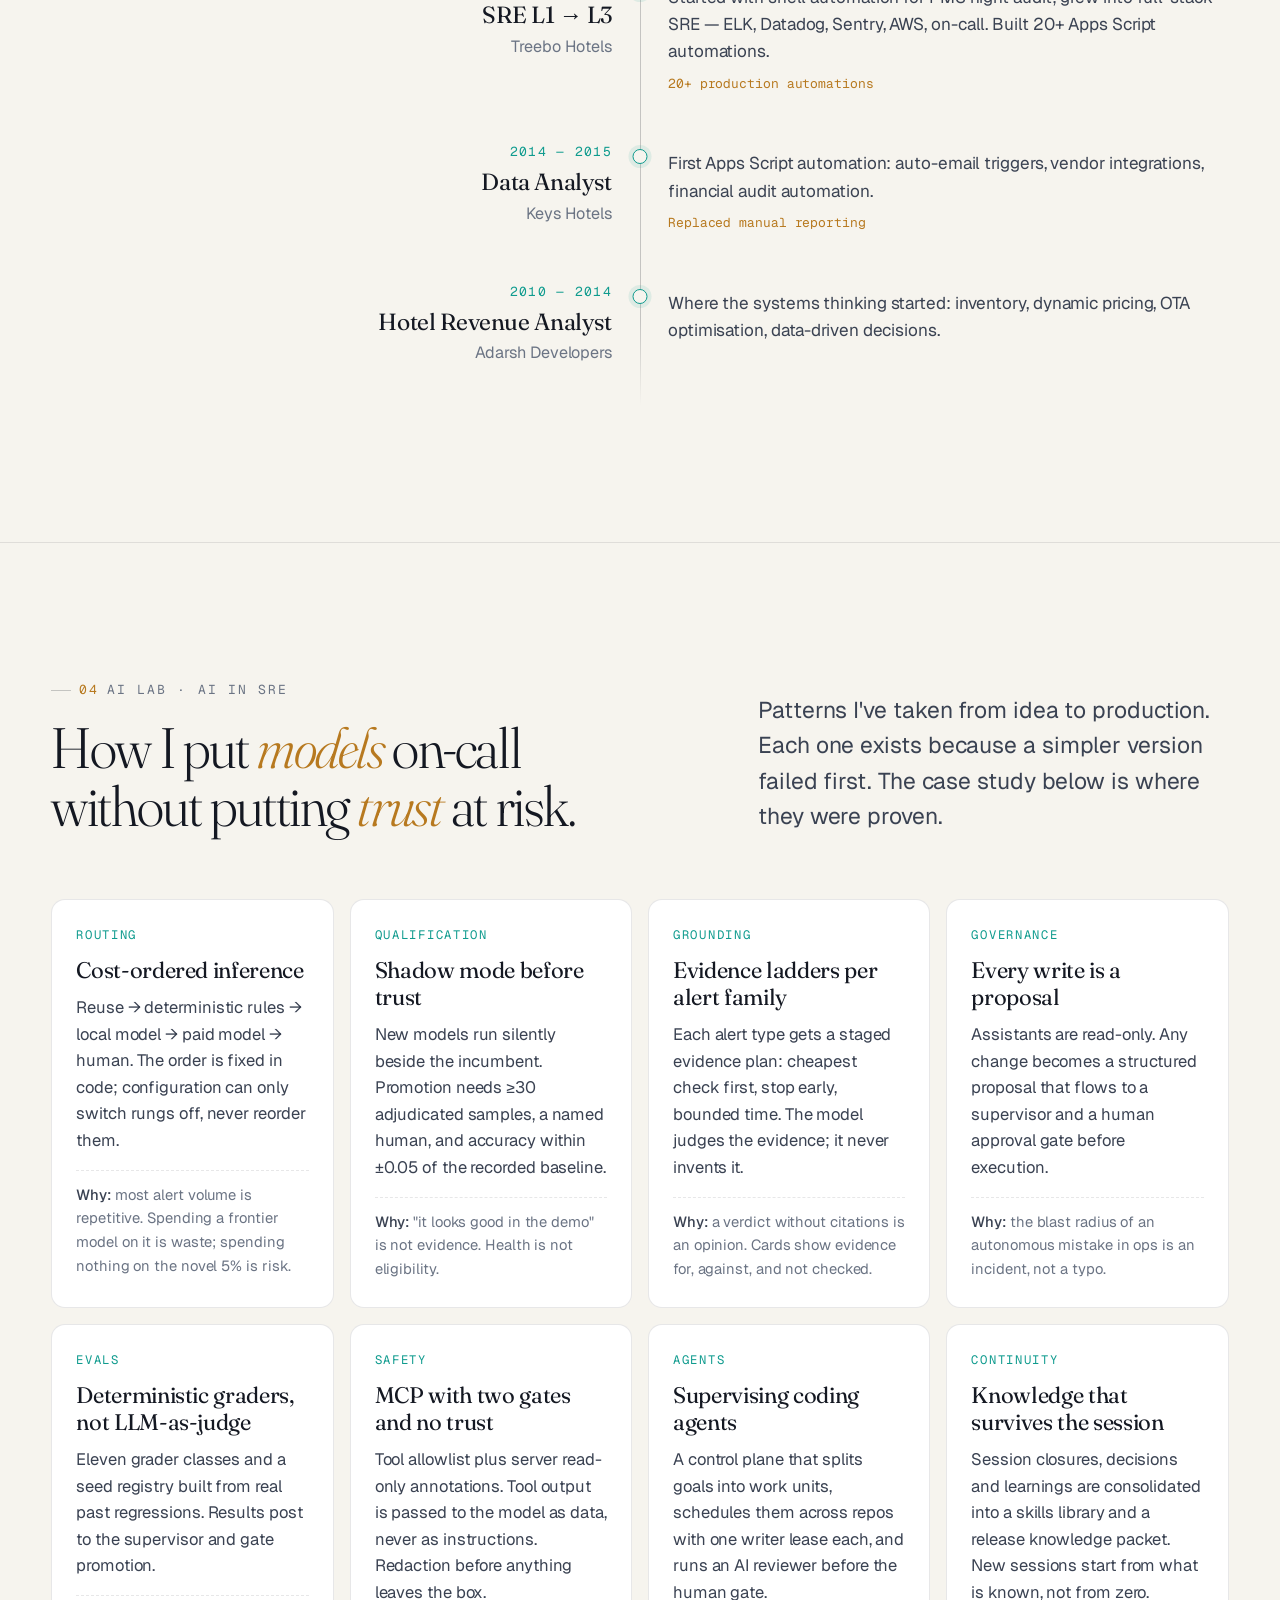
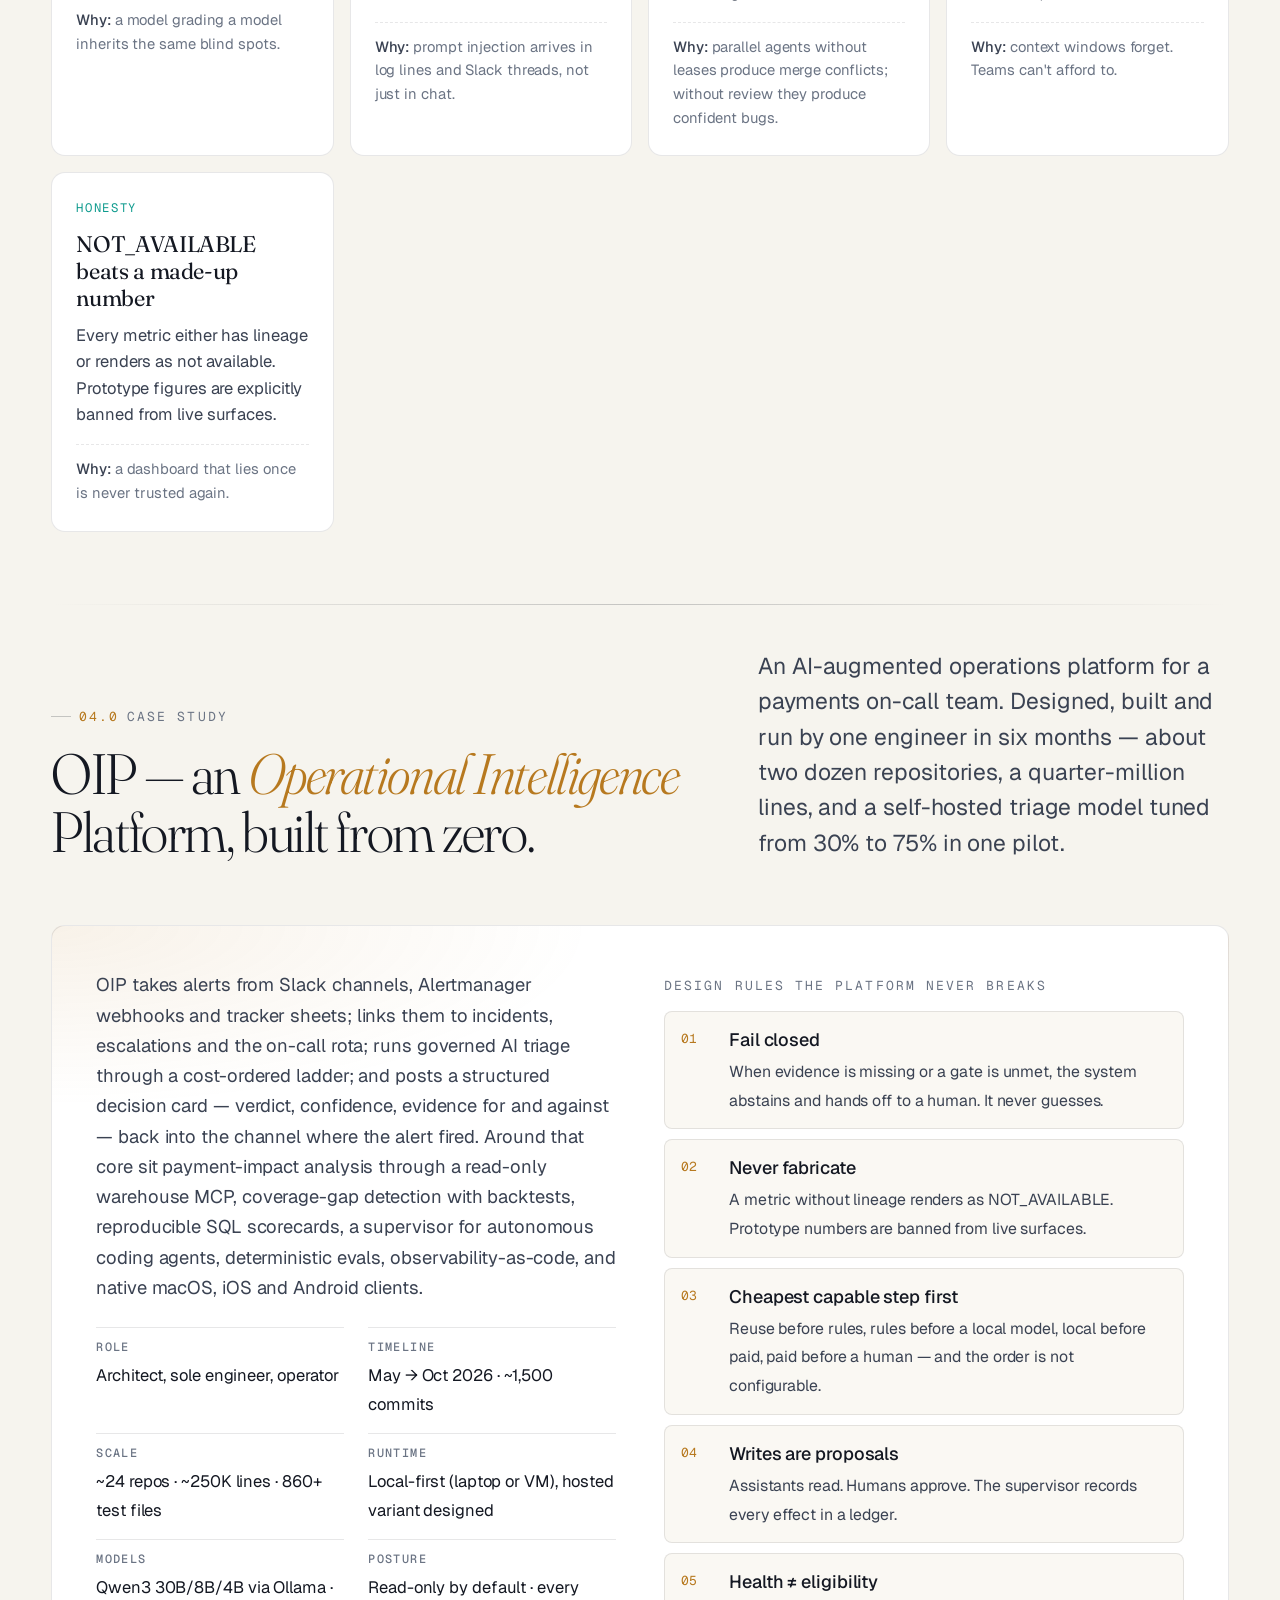
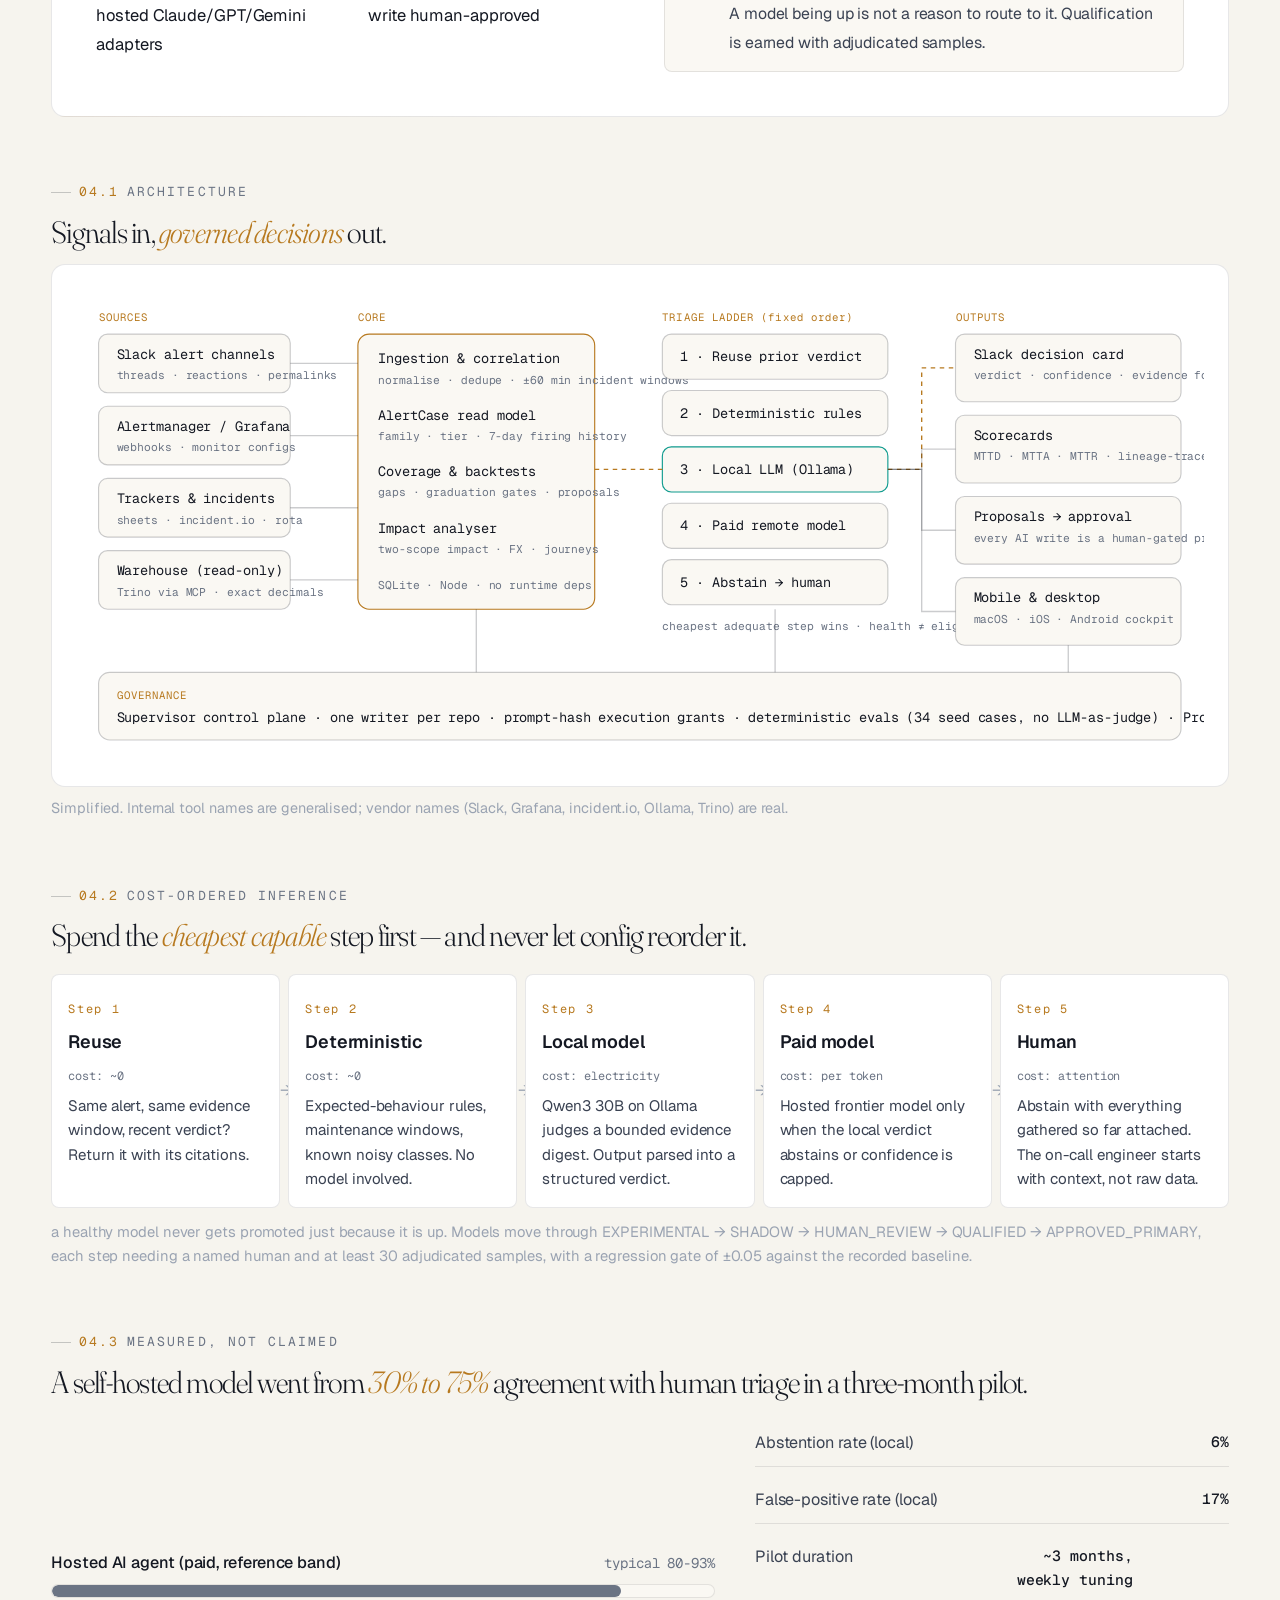
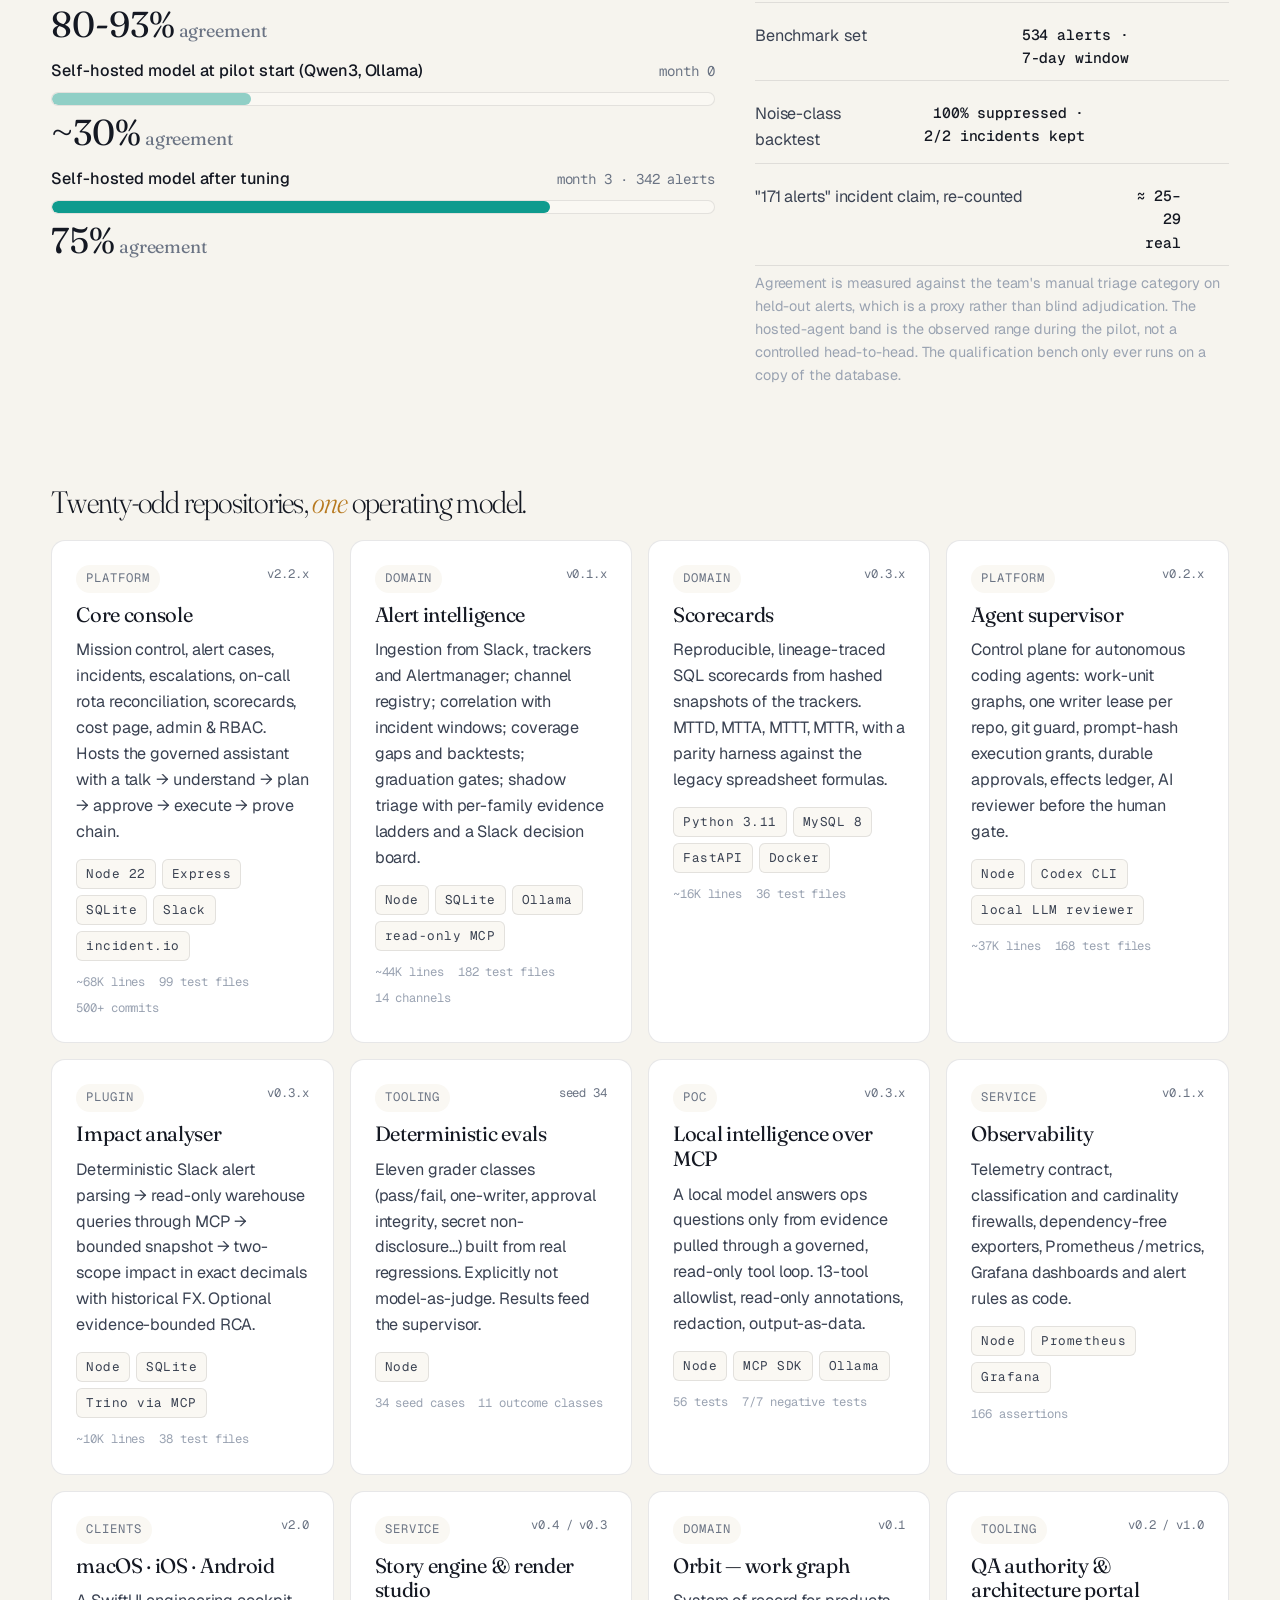
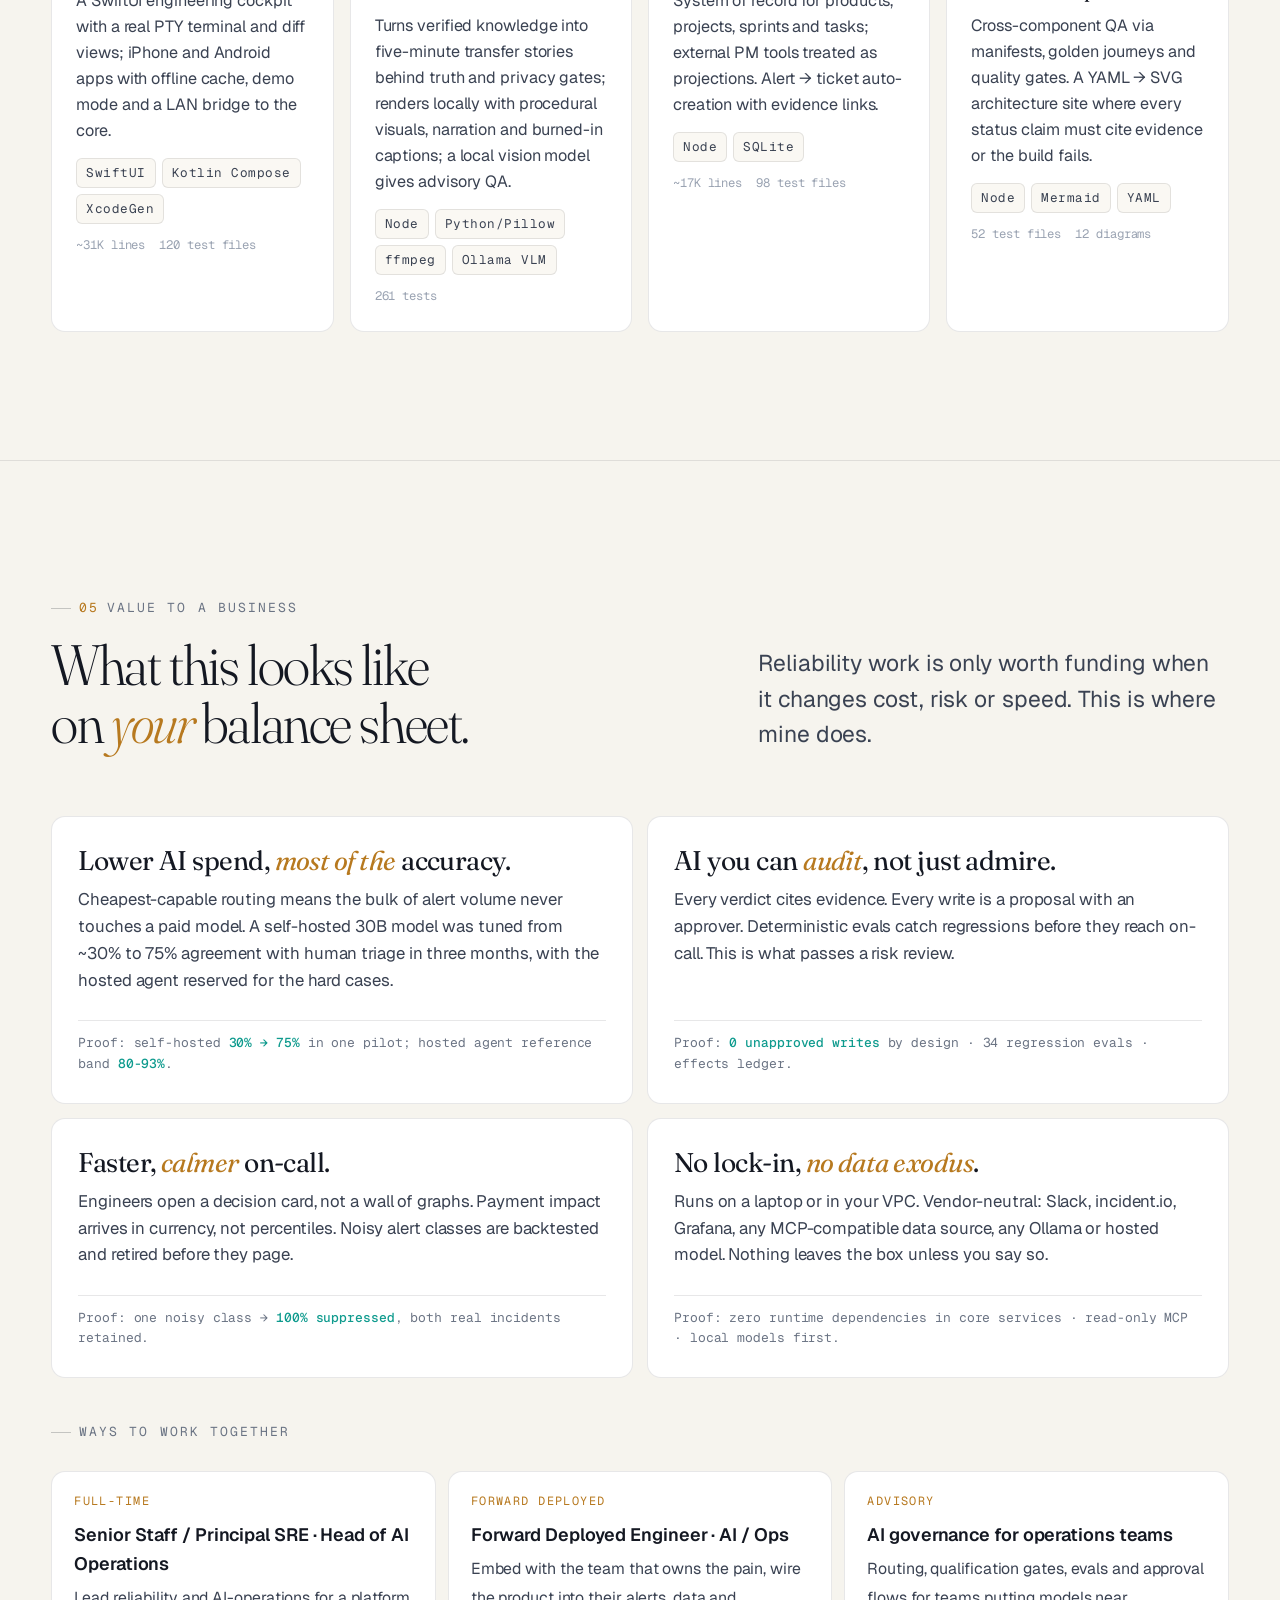
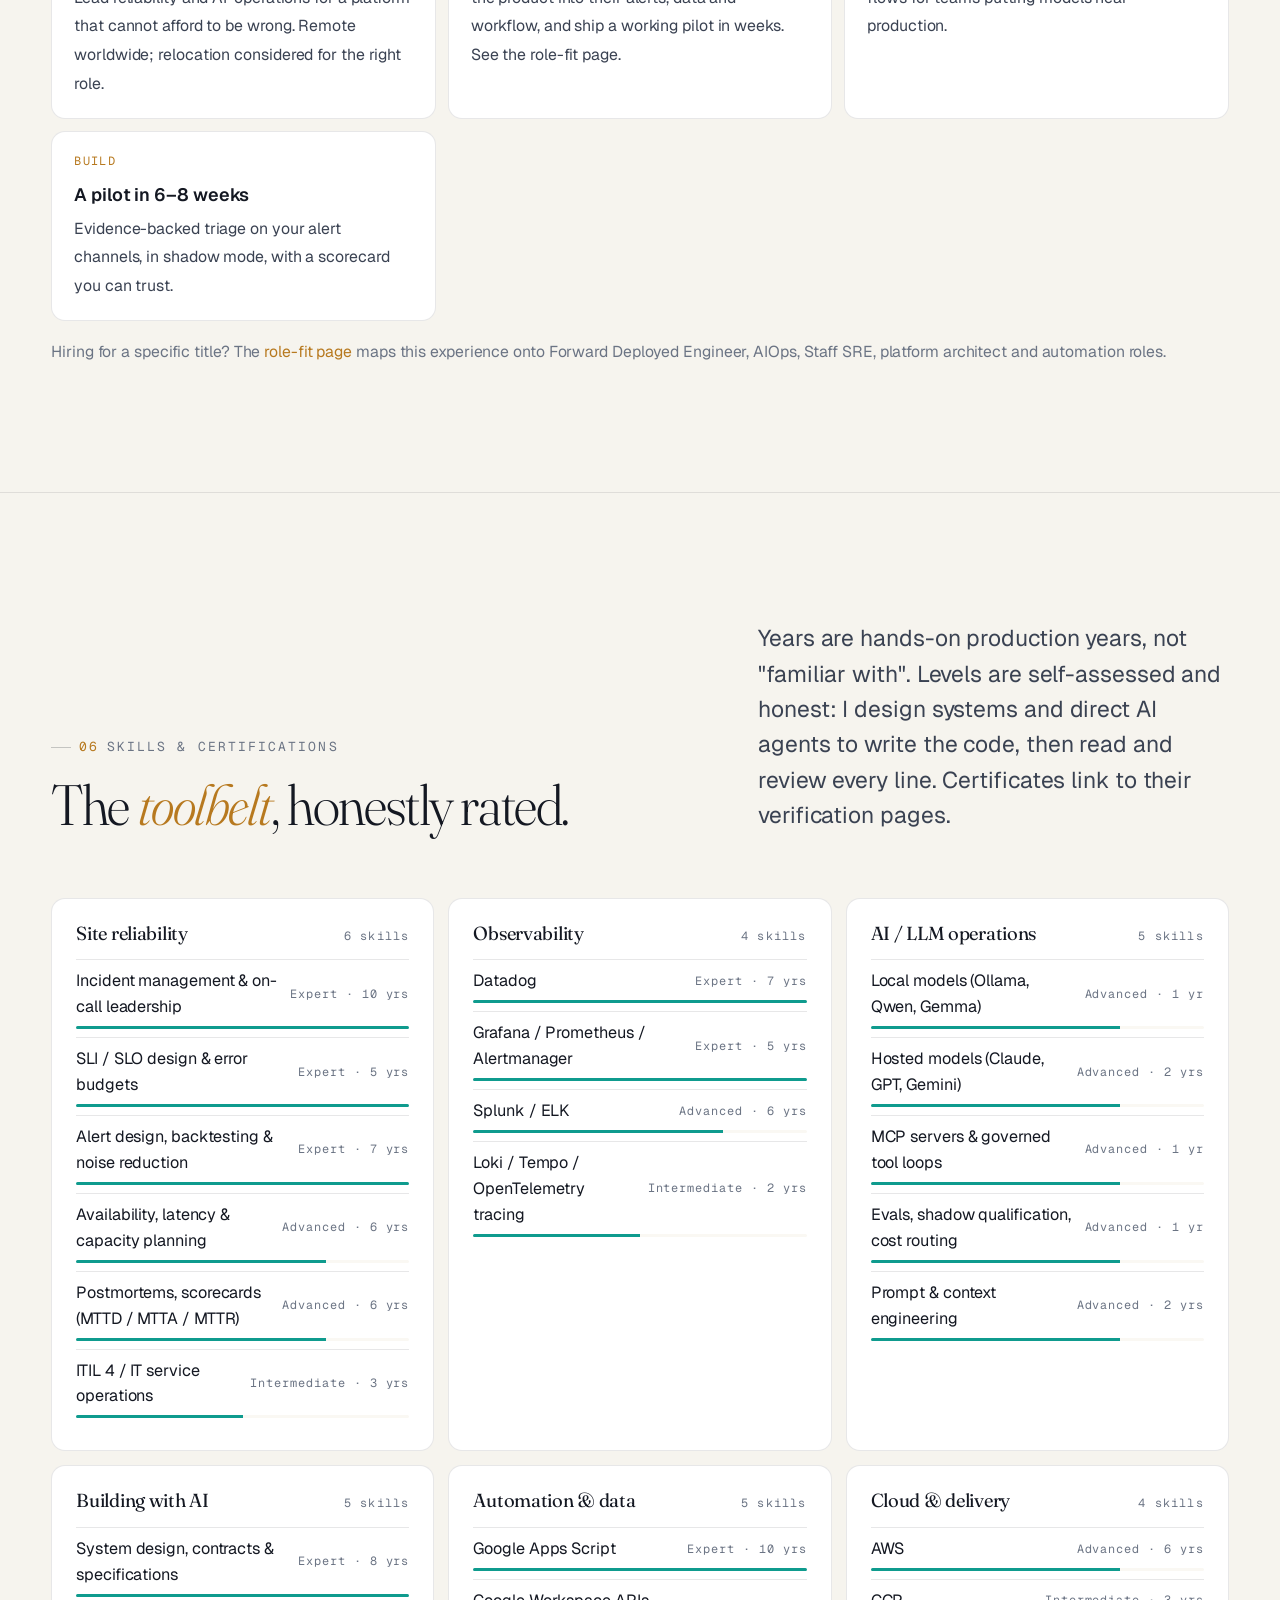
==== commit cab006ae: "v2.0.5: version bump to match the published Apps Script deployment" ====
--- a/public/index.html
+++ b/public/index.html
@@ -35,7 +35,7 @@
   window.PORTFOLIO_CONFIG = Object.assign({
     API_URL: "",
     CACHE_TTL_MS: 30 * 60 * 1000,
-    SITE_VERSION: "2.0.4",
+    SITE_VERSION: "2.0.5",
     SHOW_FALLBACK_BANNER: false
   }, window.PORTFOLIO_CONFIG || {});
 </script>
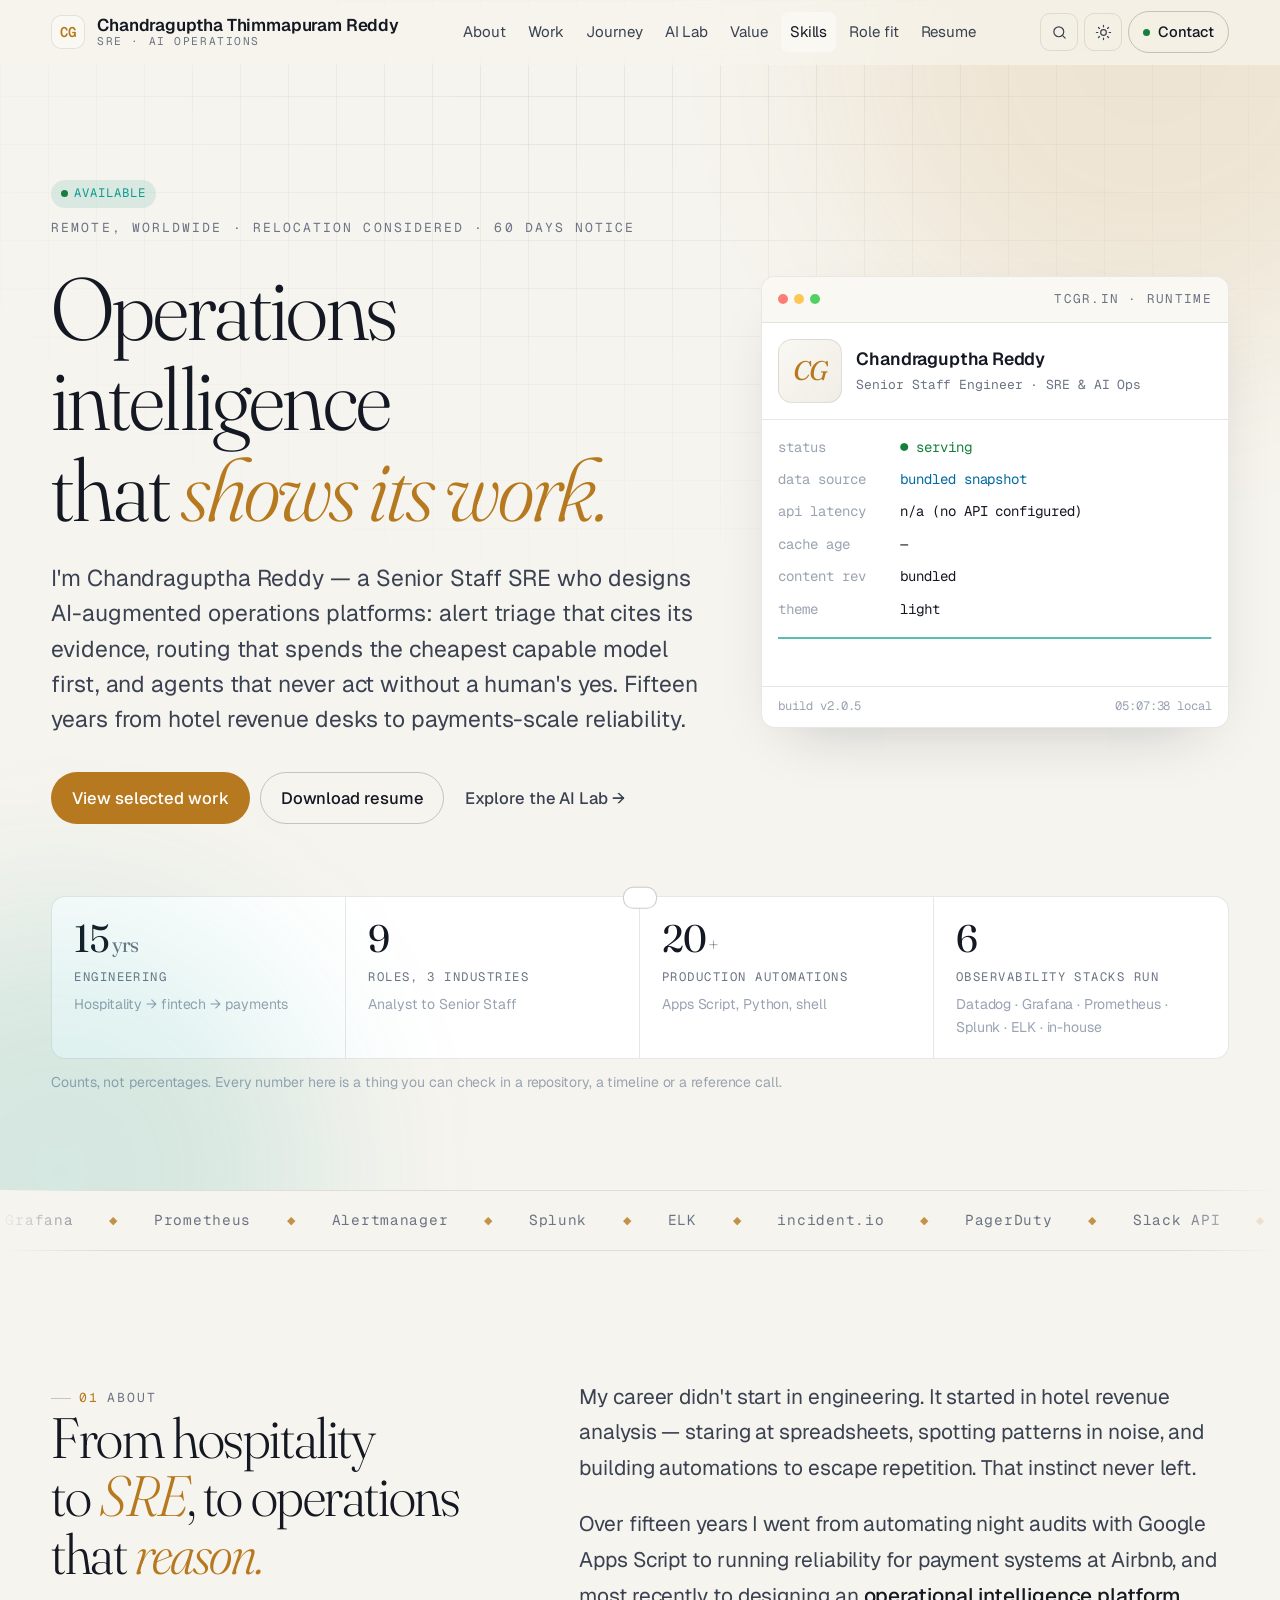
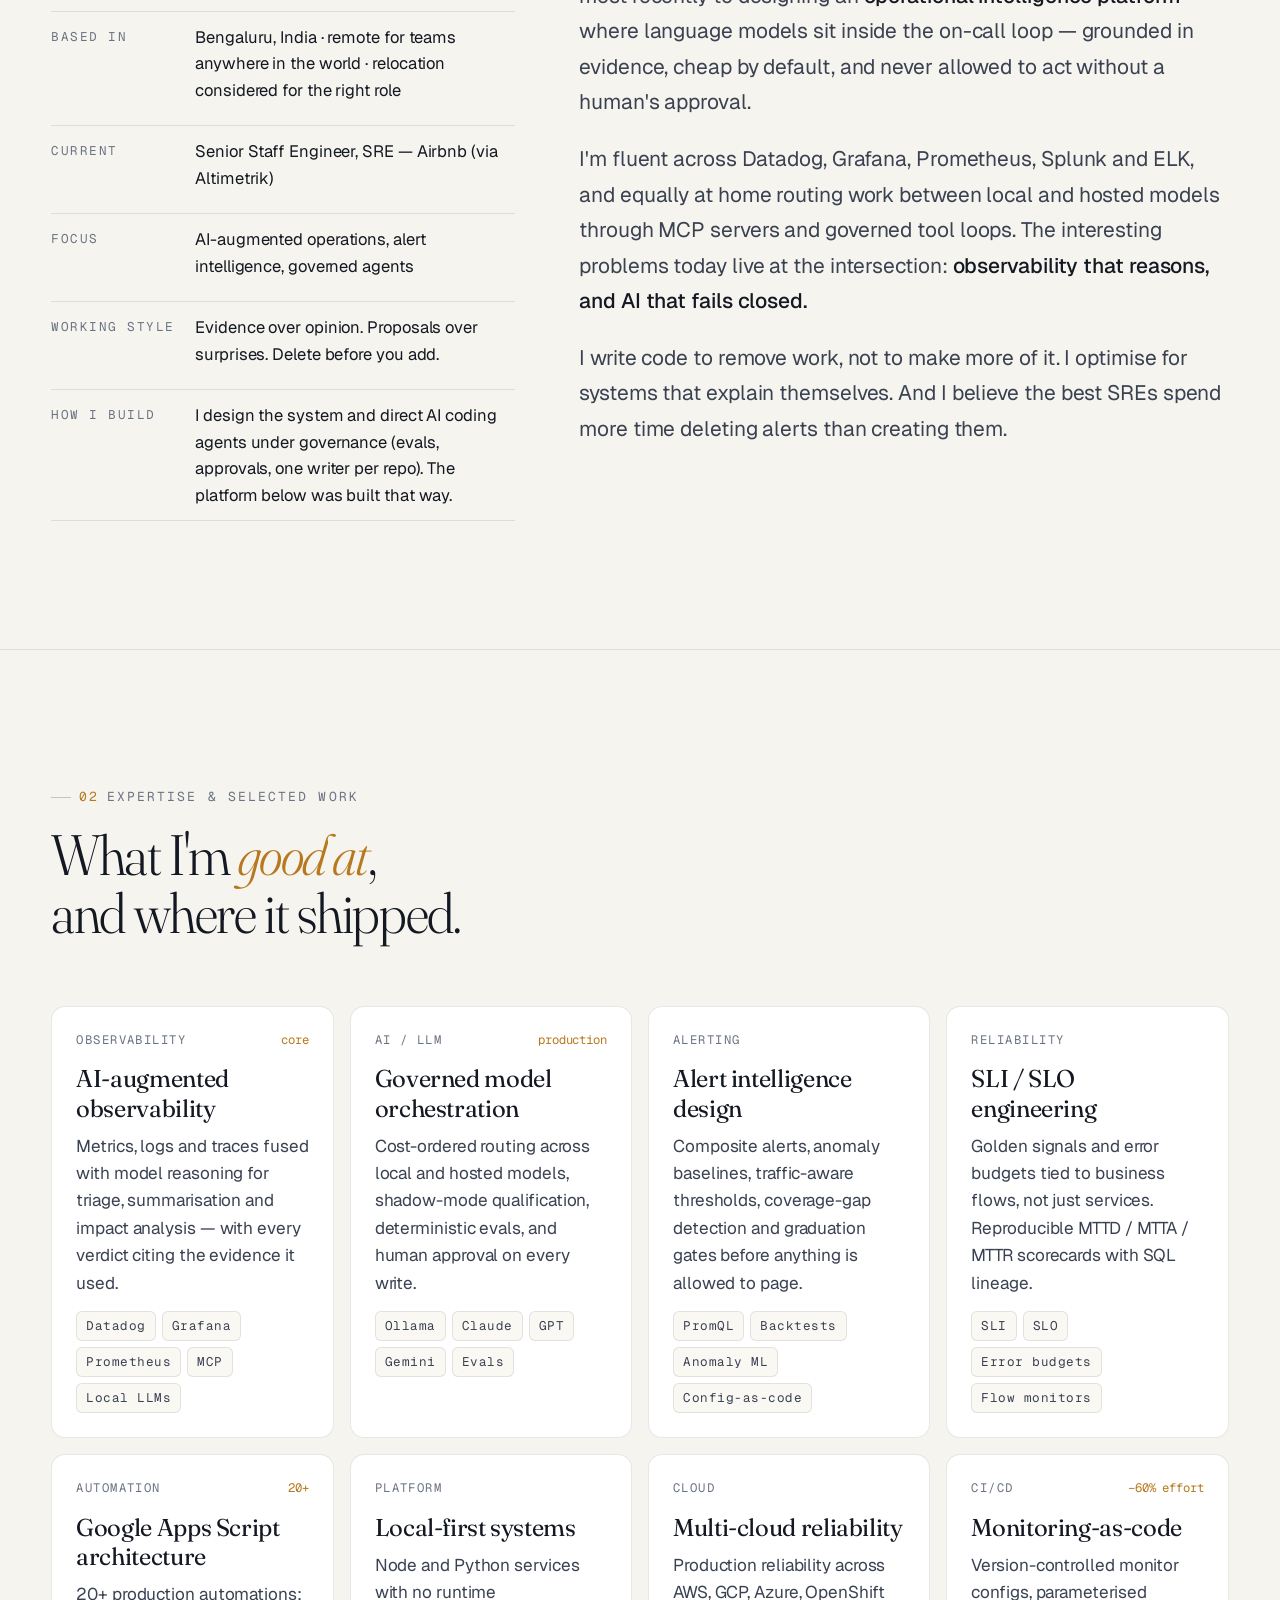
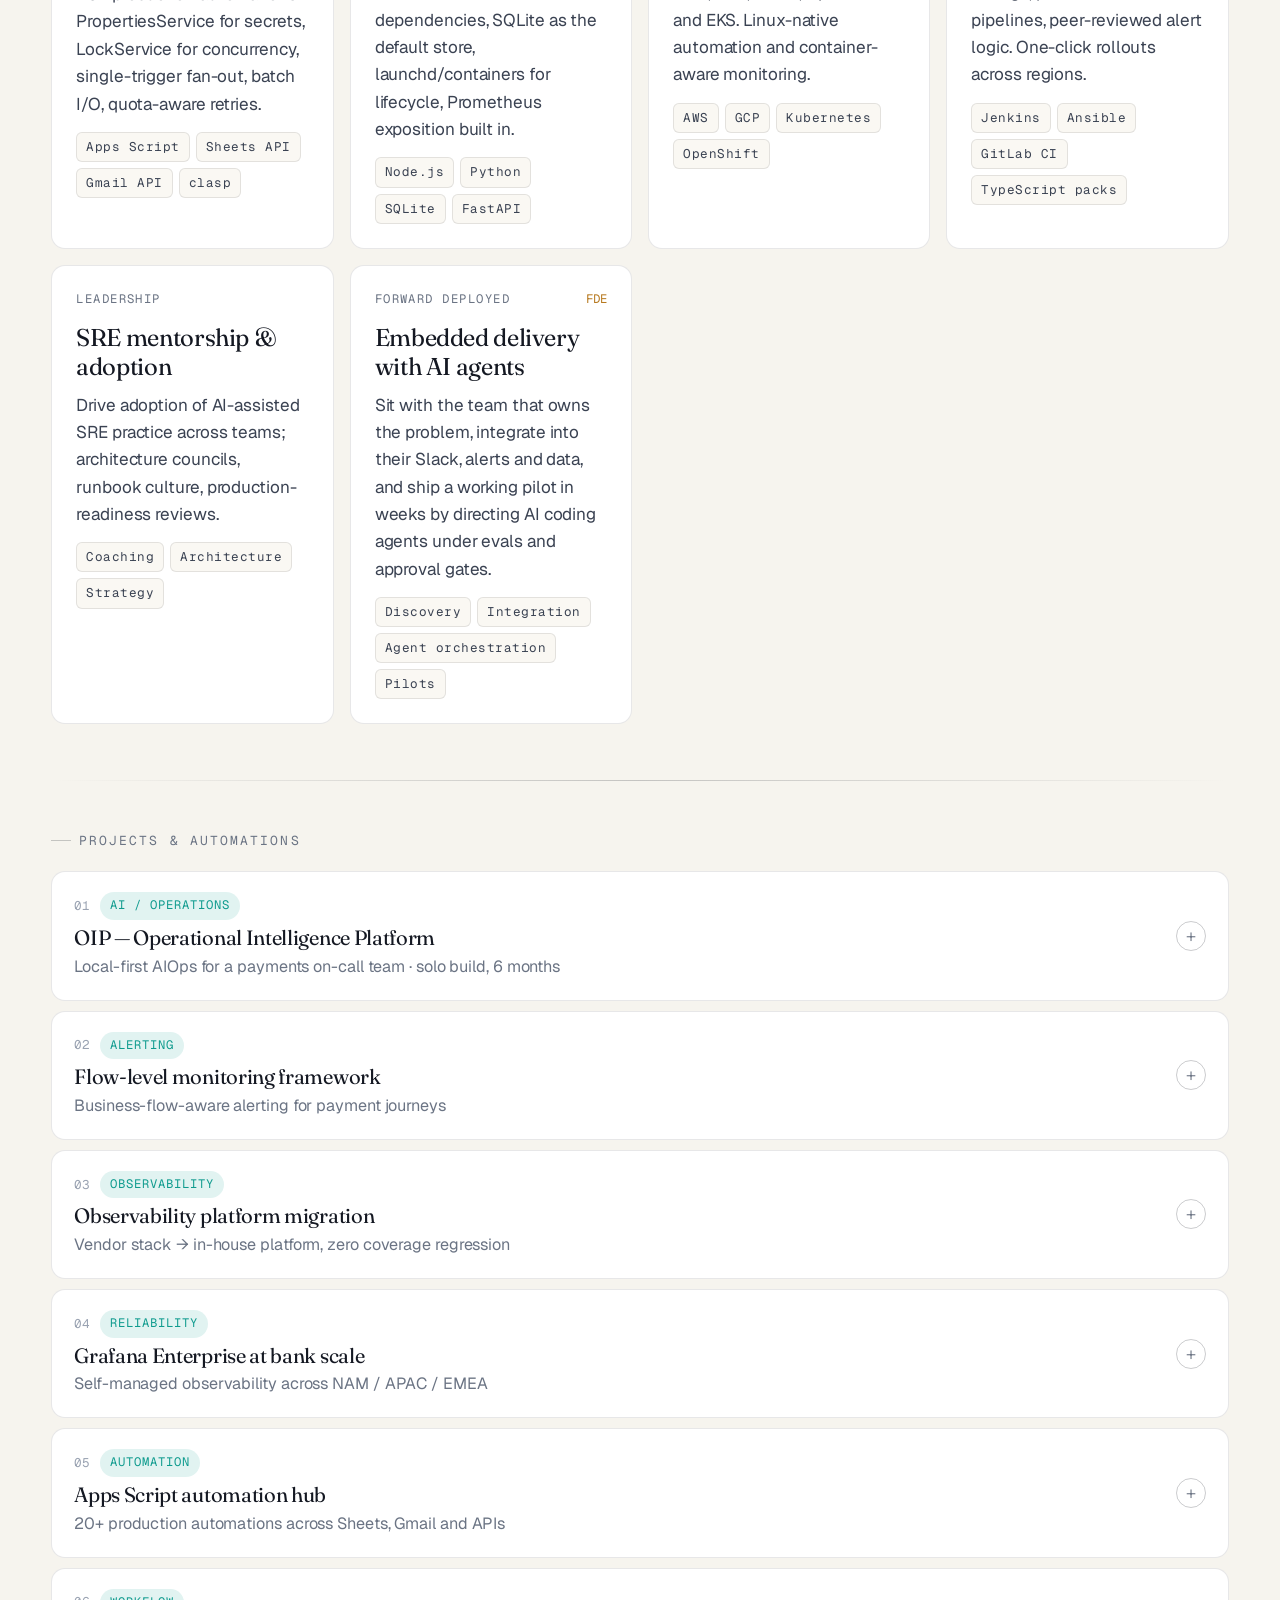
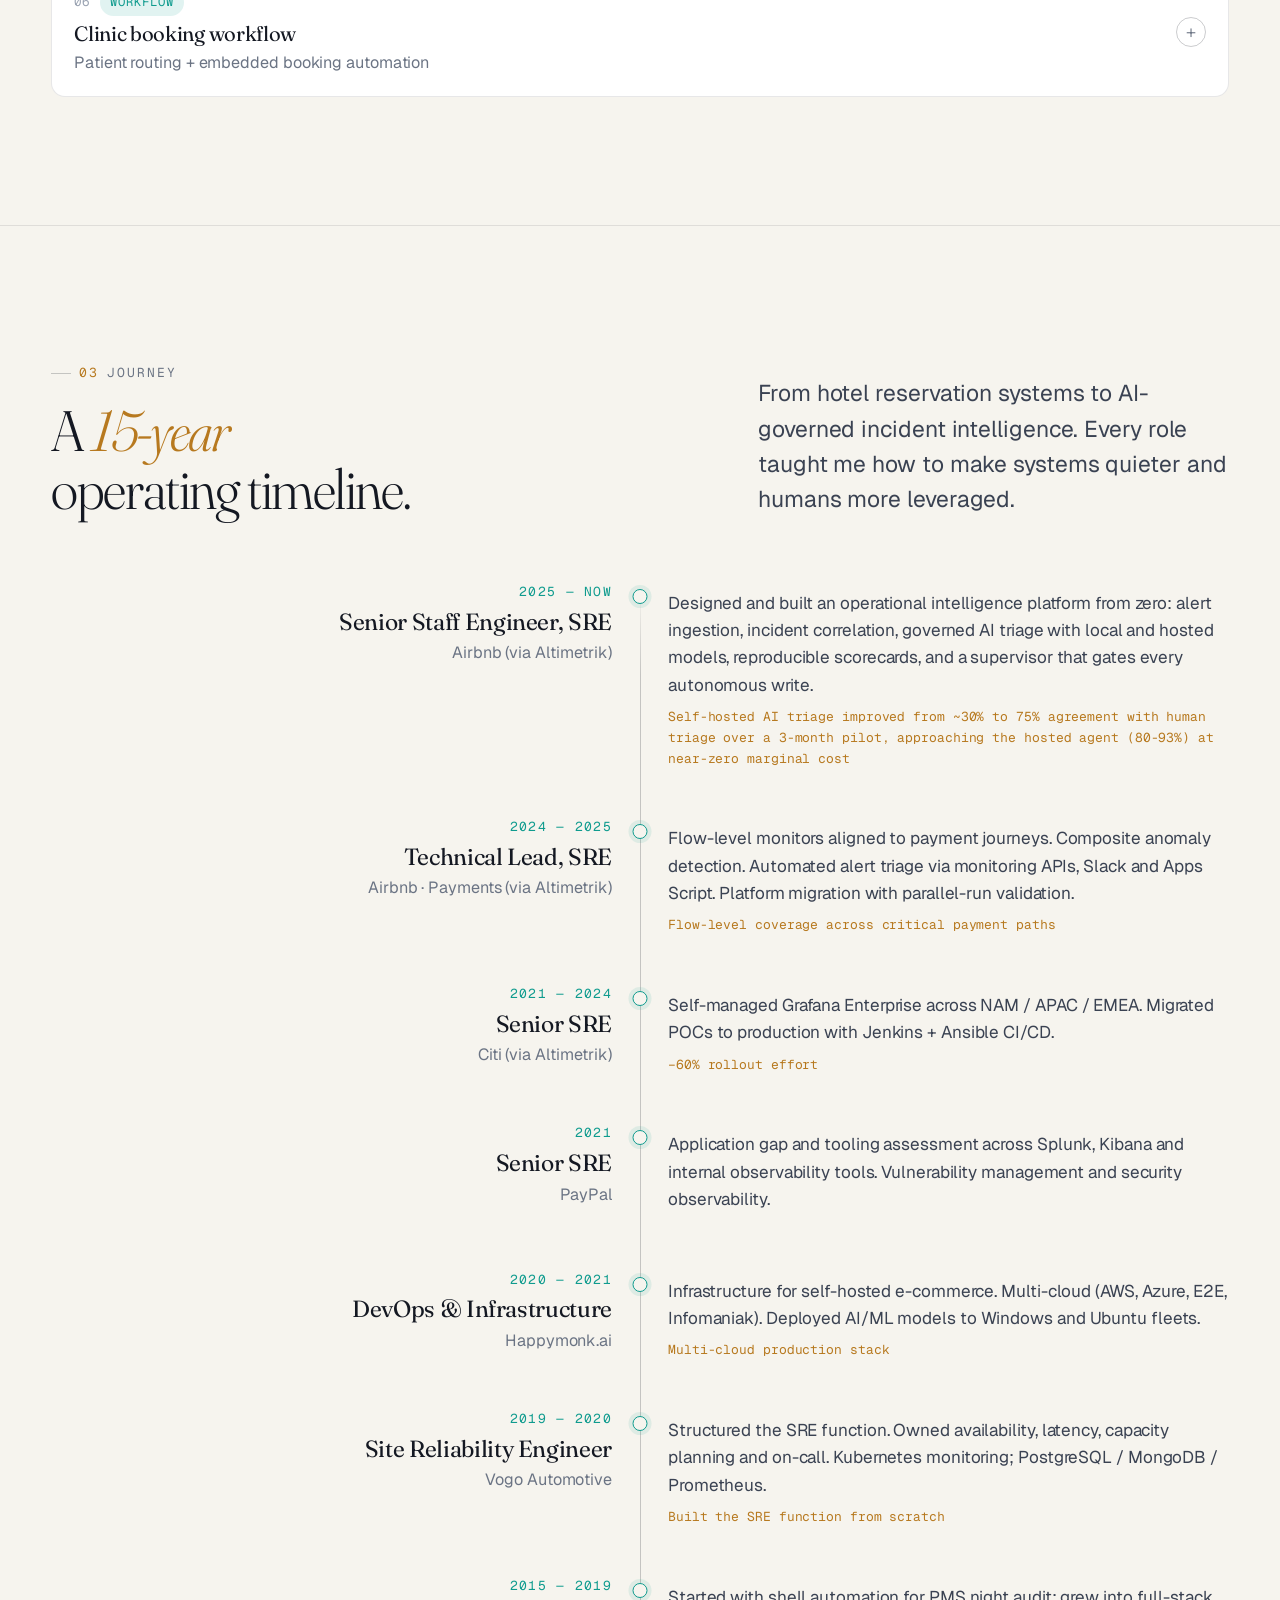
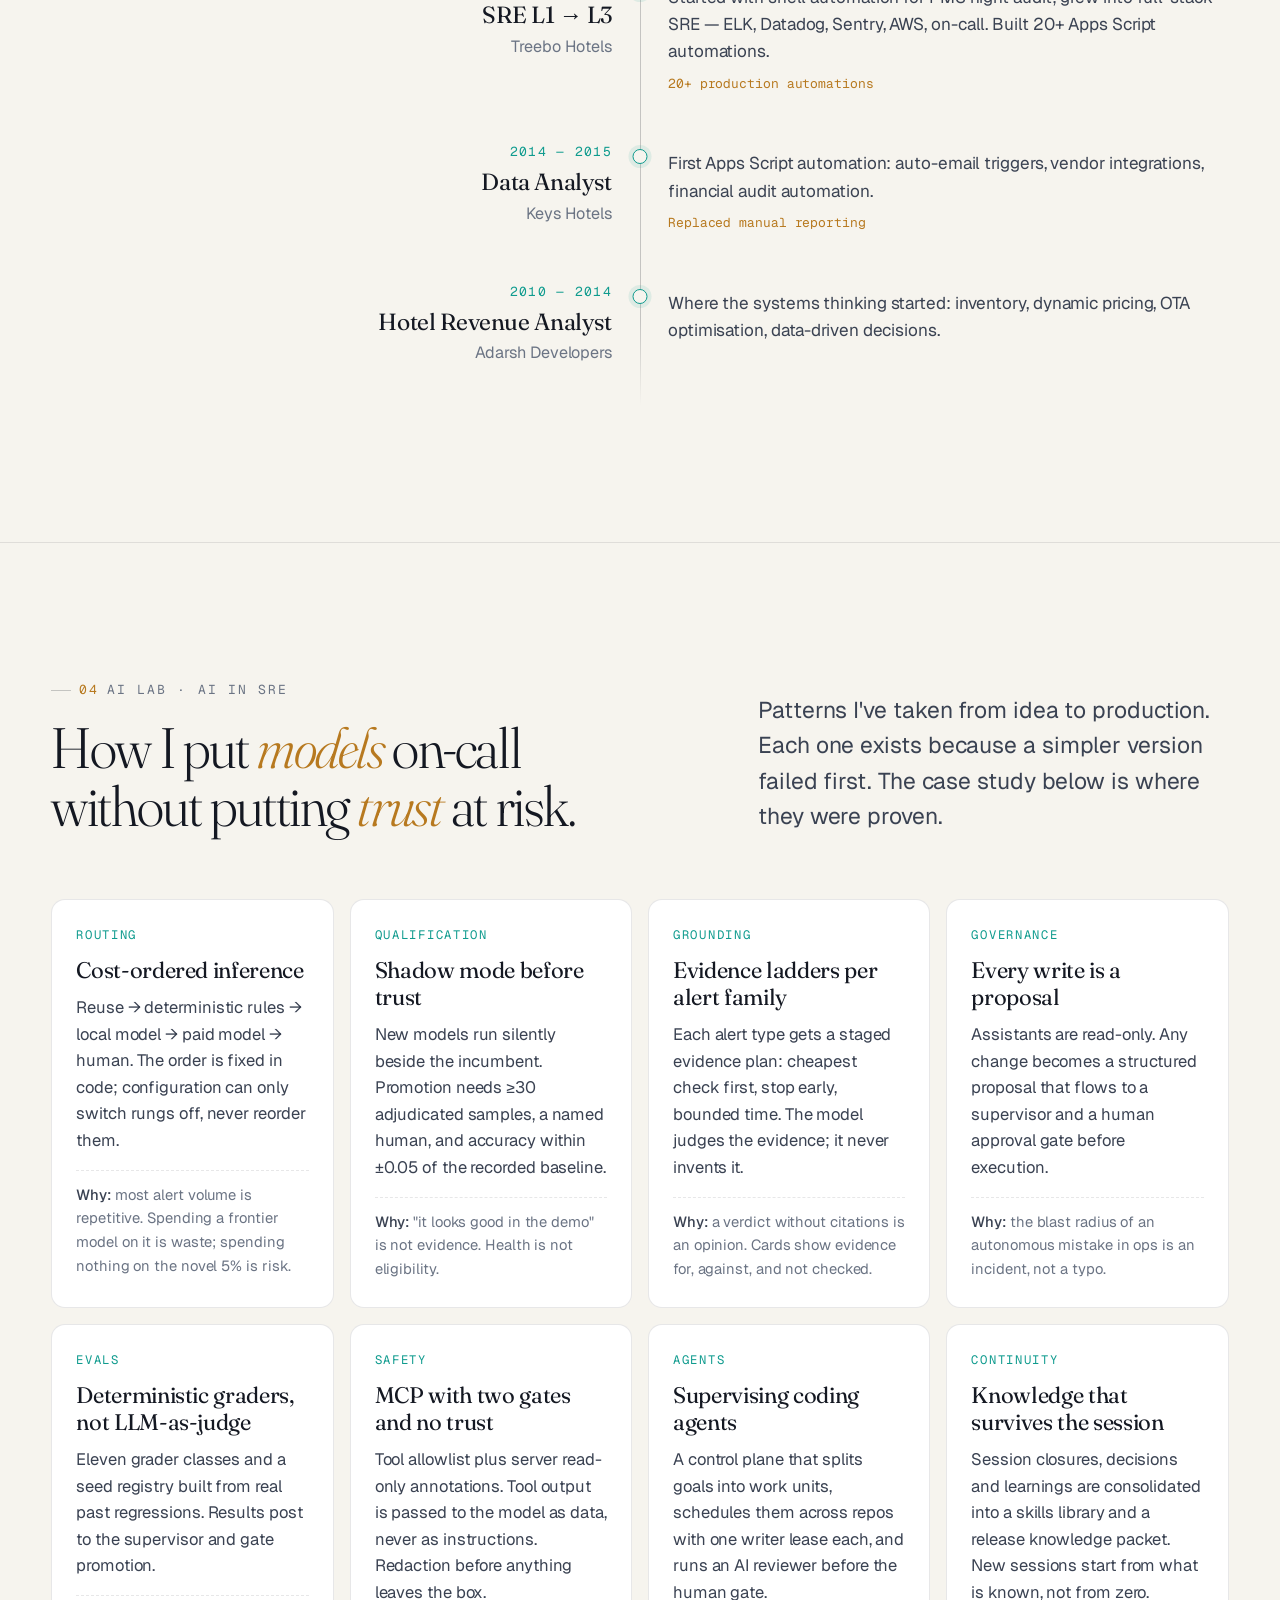
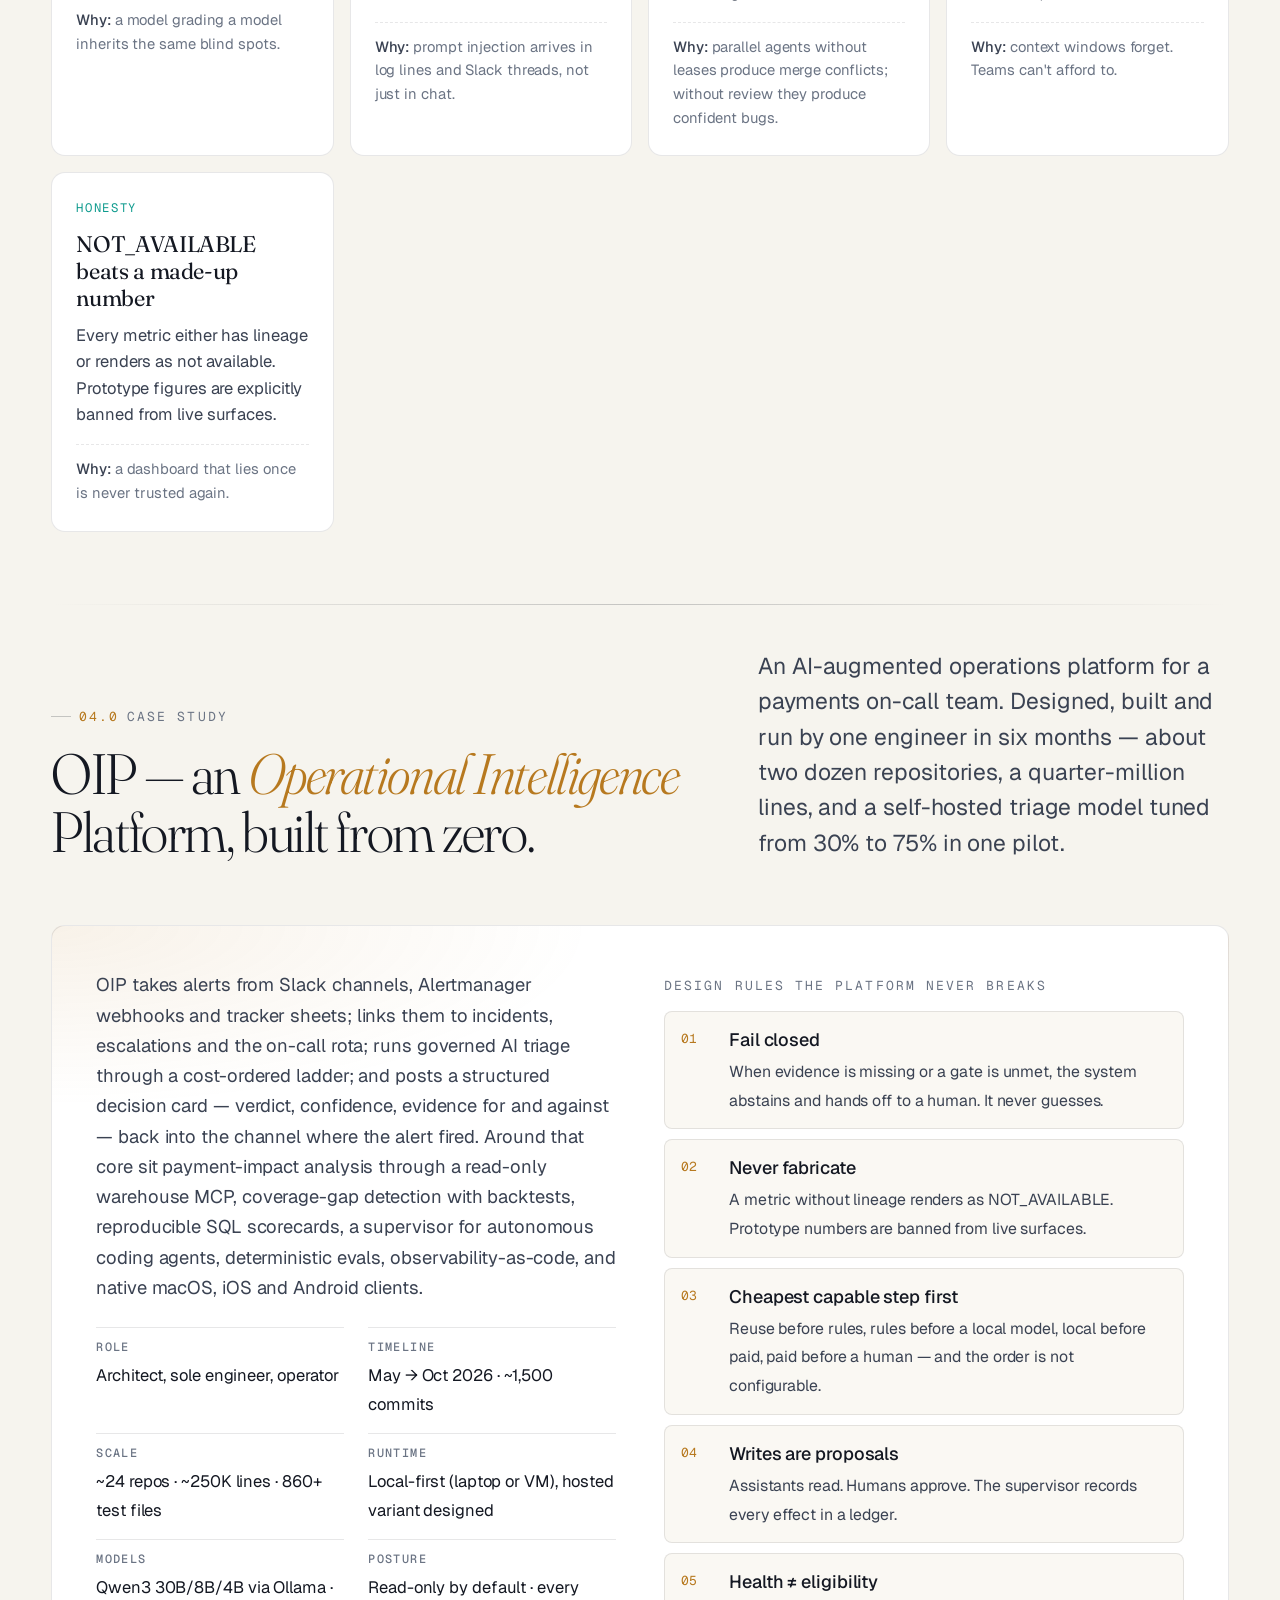
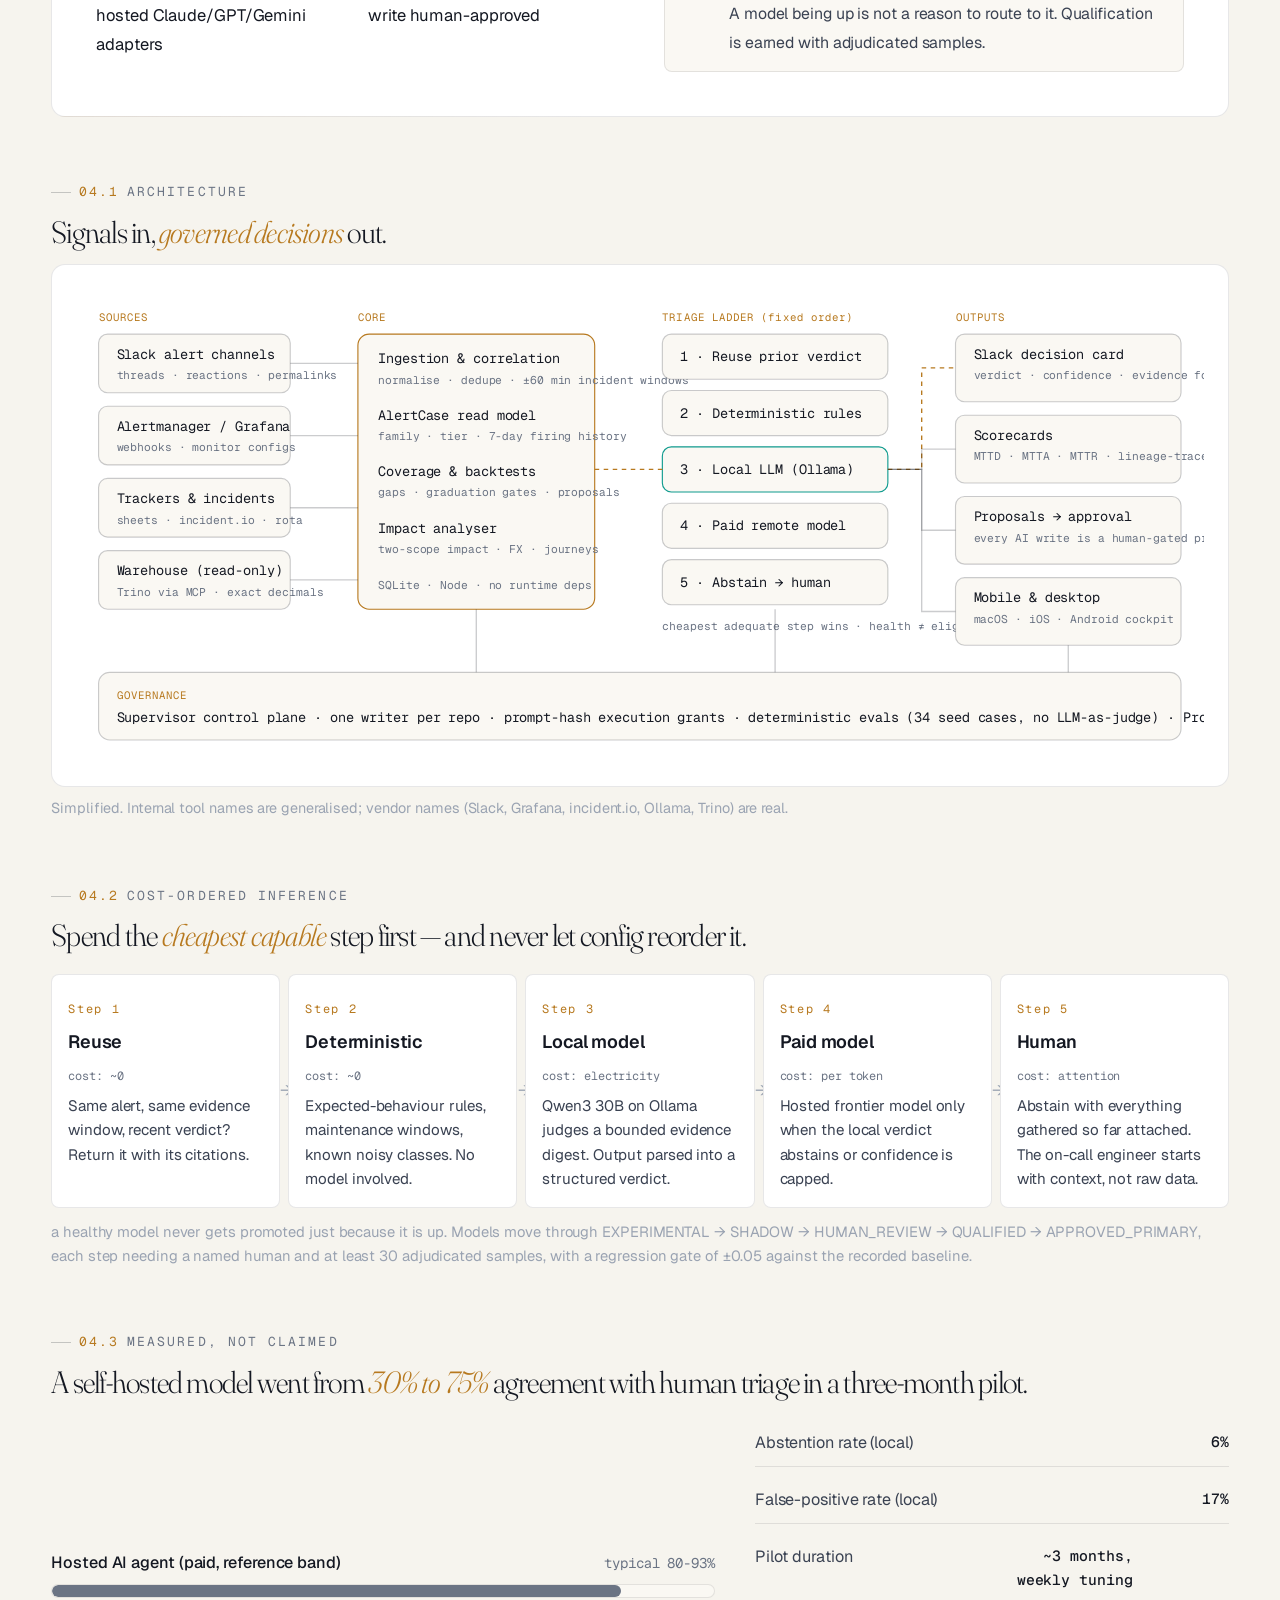
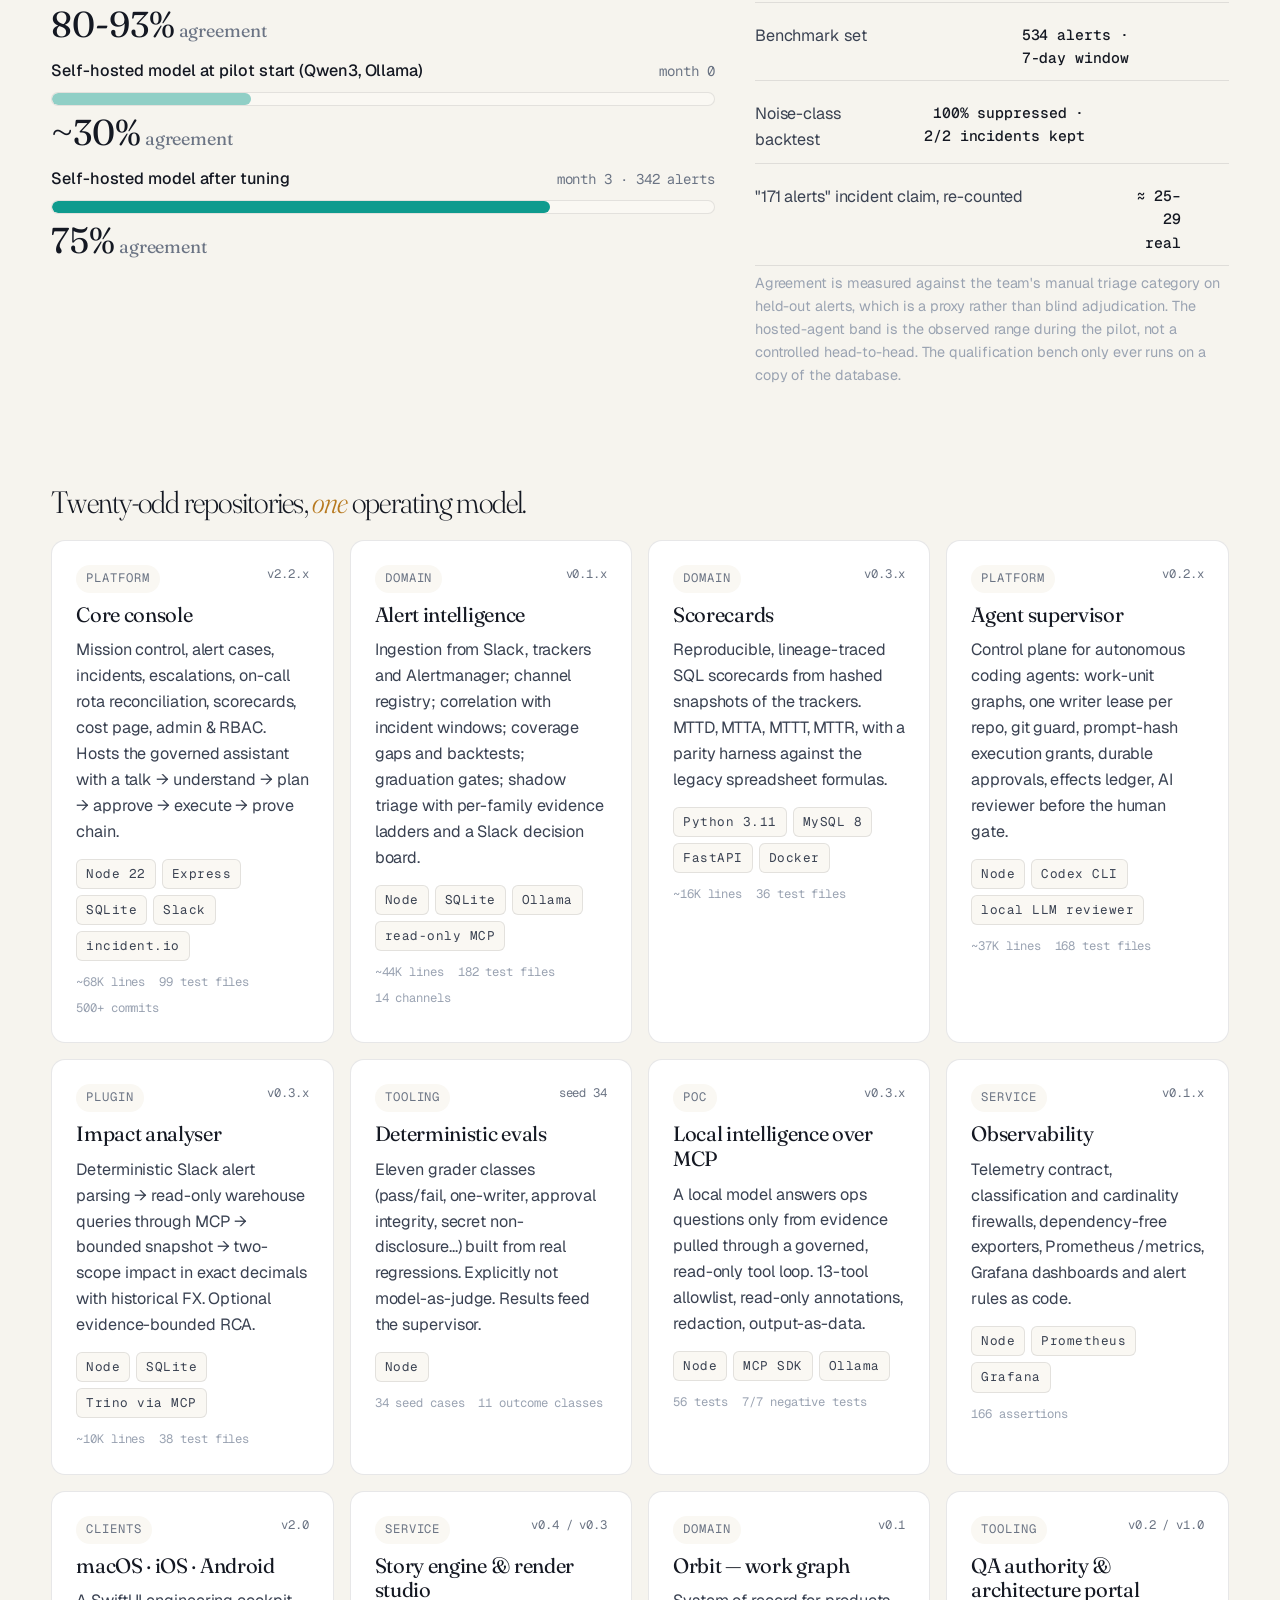
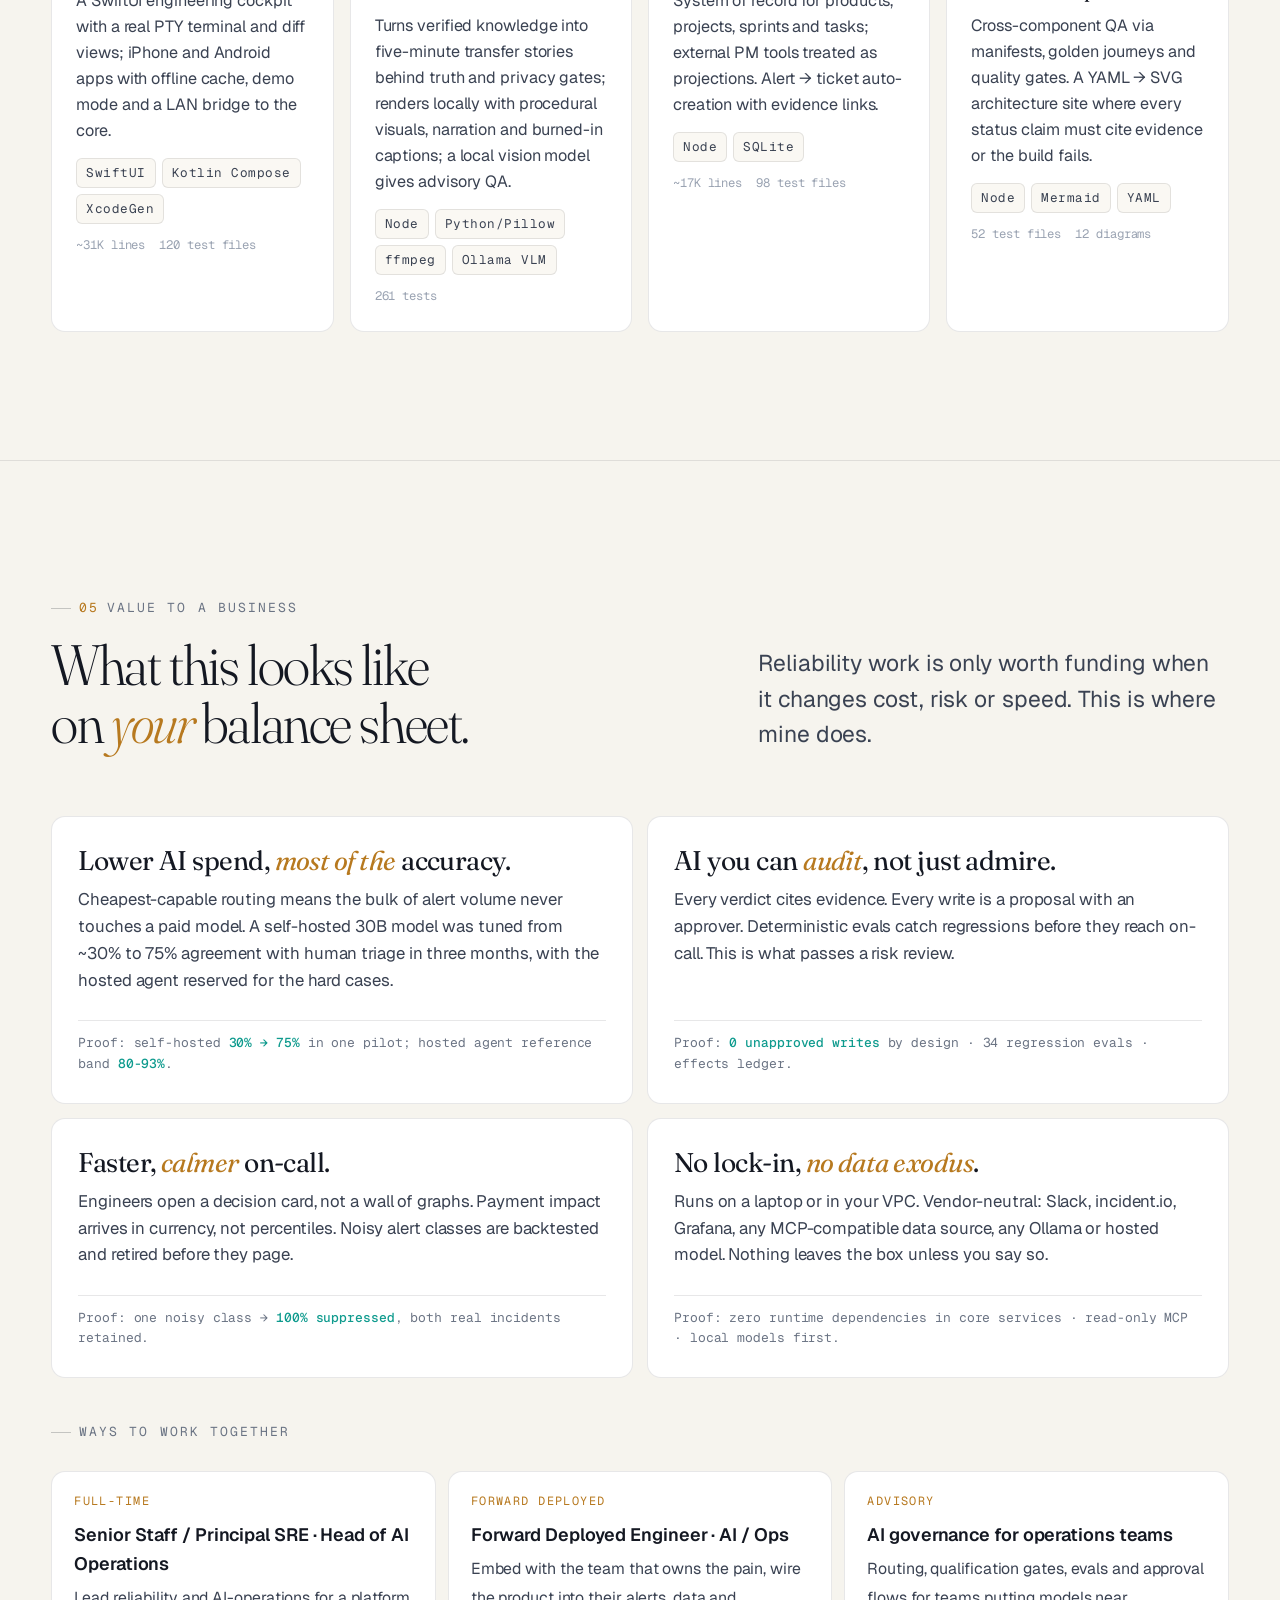
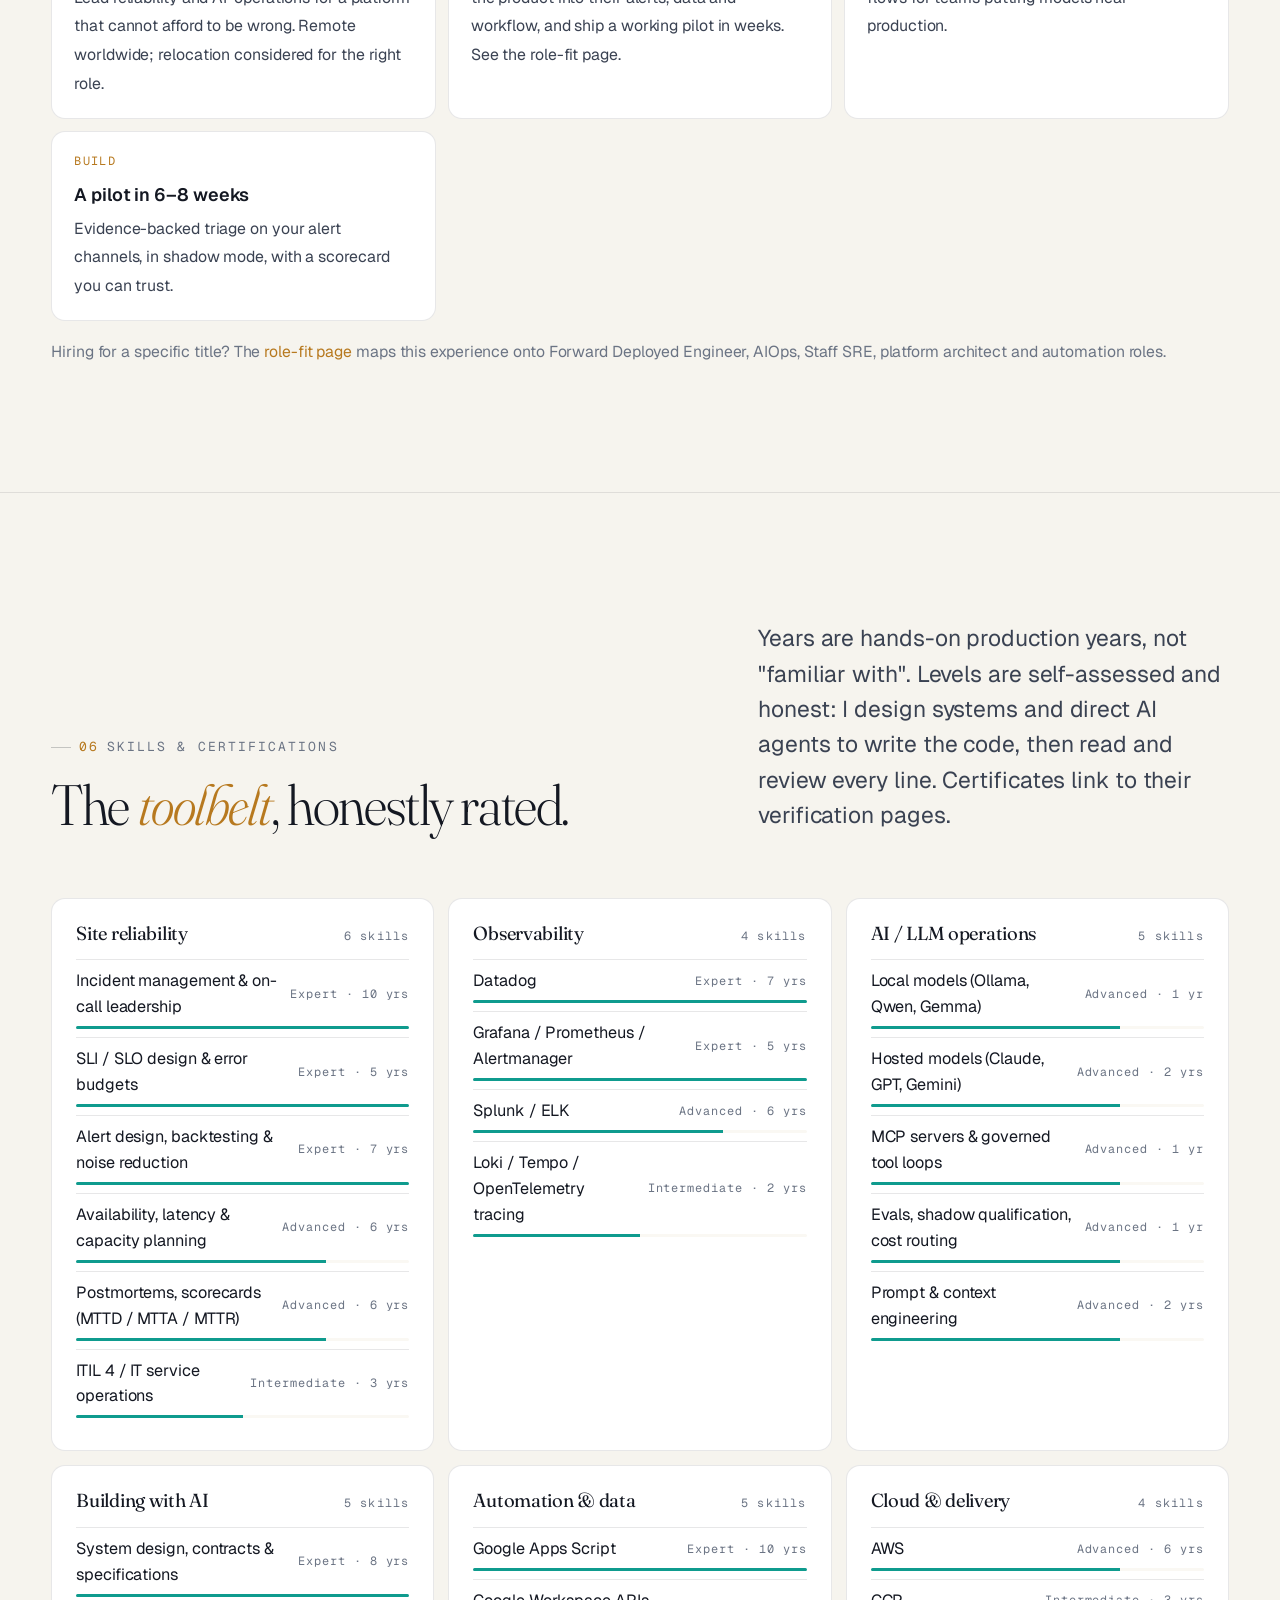
==== commit c995c93c: "resumes: International / GCC / India formats (GCC-01 replaces GULF-01), no salary or UAE wording" ====
--- a/public/index.html
+++ b/public/index.html
@@ -409,7 +409,7 @@
         <div class="eyebrow"><span class="num">08</span> Resume</div>
         <h2 class="display h-section" data-bind-html="resume.headline">One profile,<br><em>three</em> formats.</h2>
       </div>
-      <p class="lead" data-reveal data-bind="resume.lede">Tailored to the market you're hiring in, generated fresh from the same source of truth that renders this page.</p>
+      <p class="lead" data-reveal data-bind="resume.lede">International, GCC and India formats, generated fresh from the same source of truth that renders this page.</p>
     </div>
     <div class="grid cols-3" id="resumes"></div>
   </div>
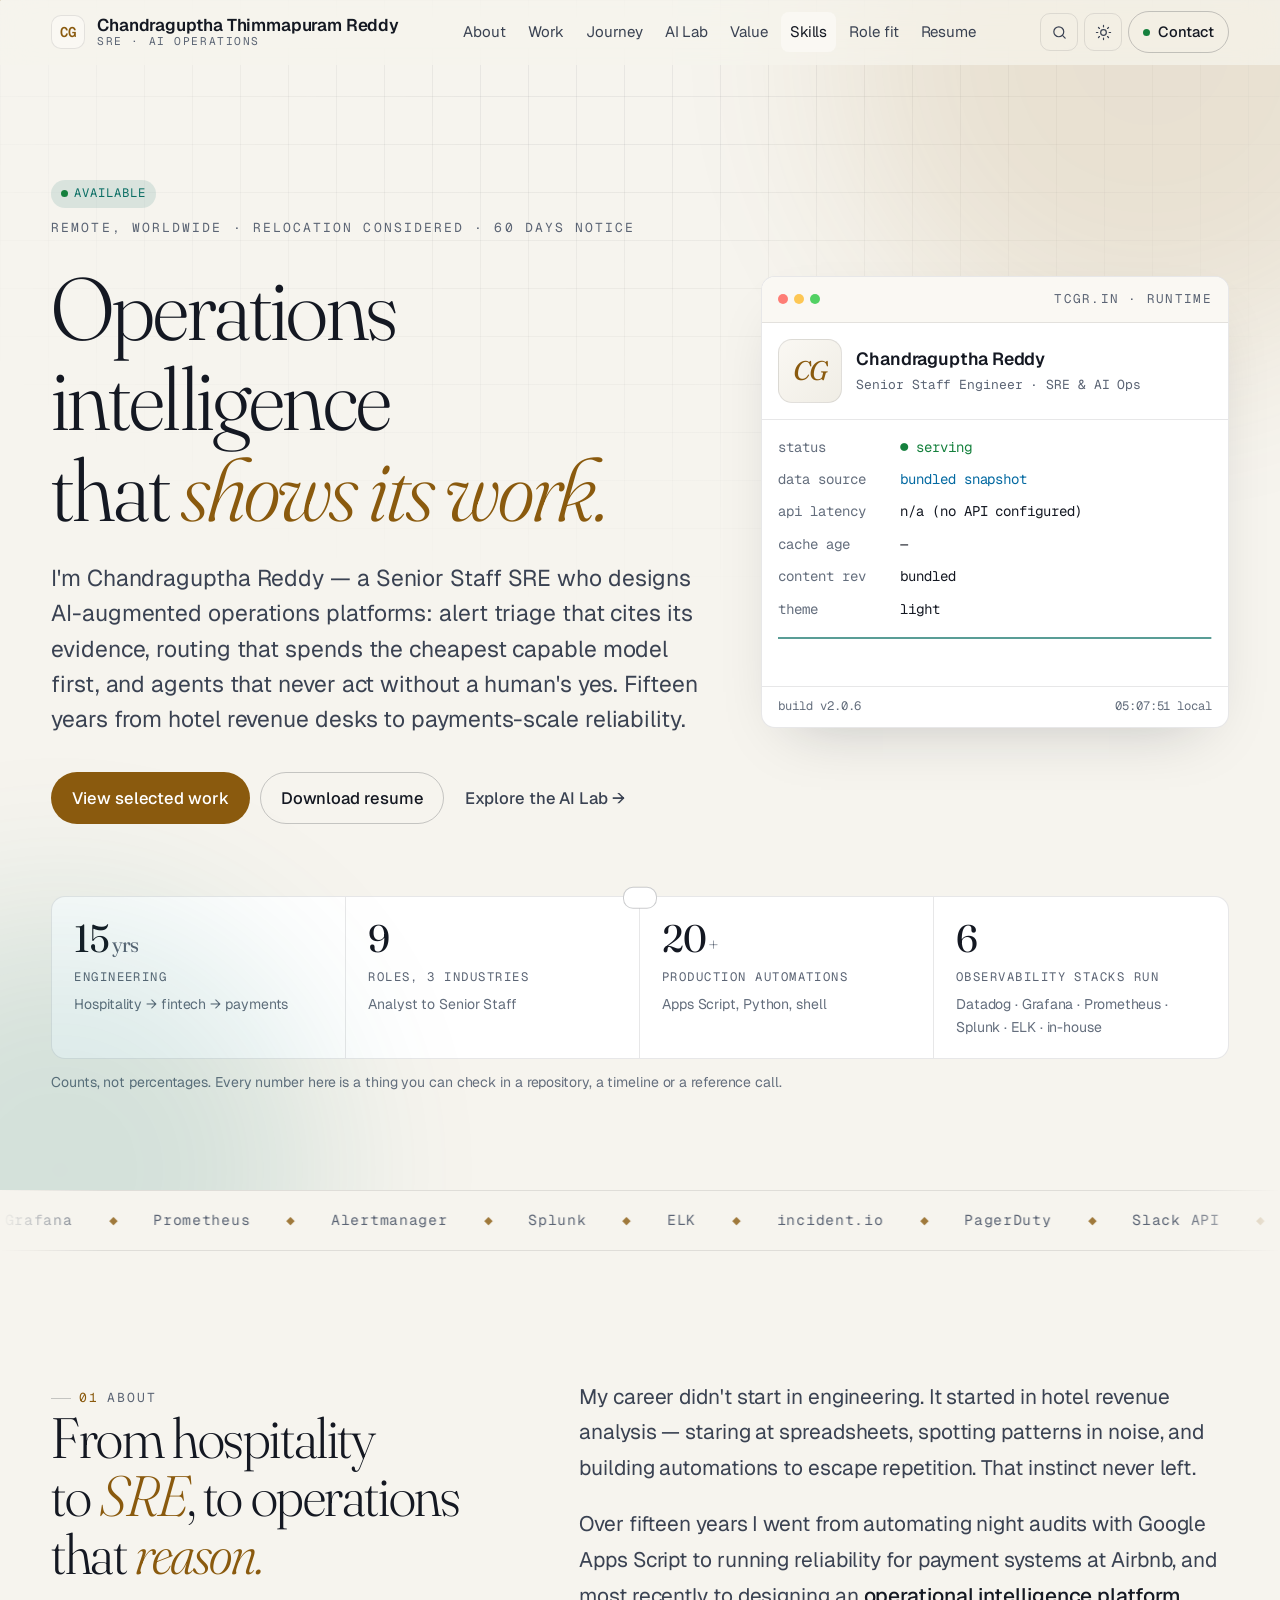
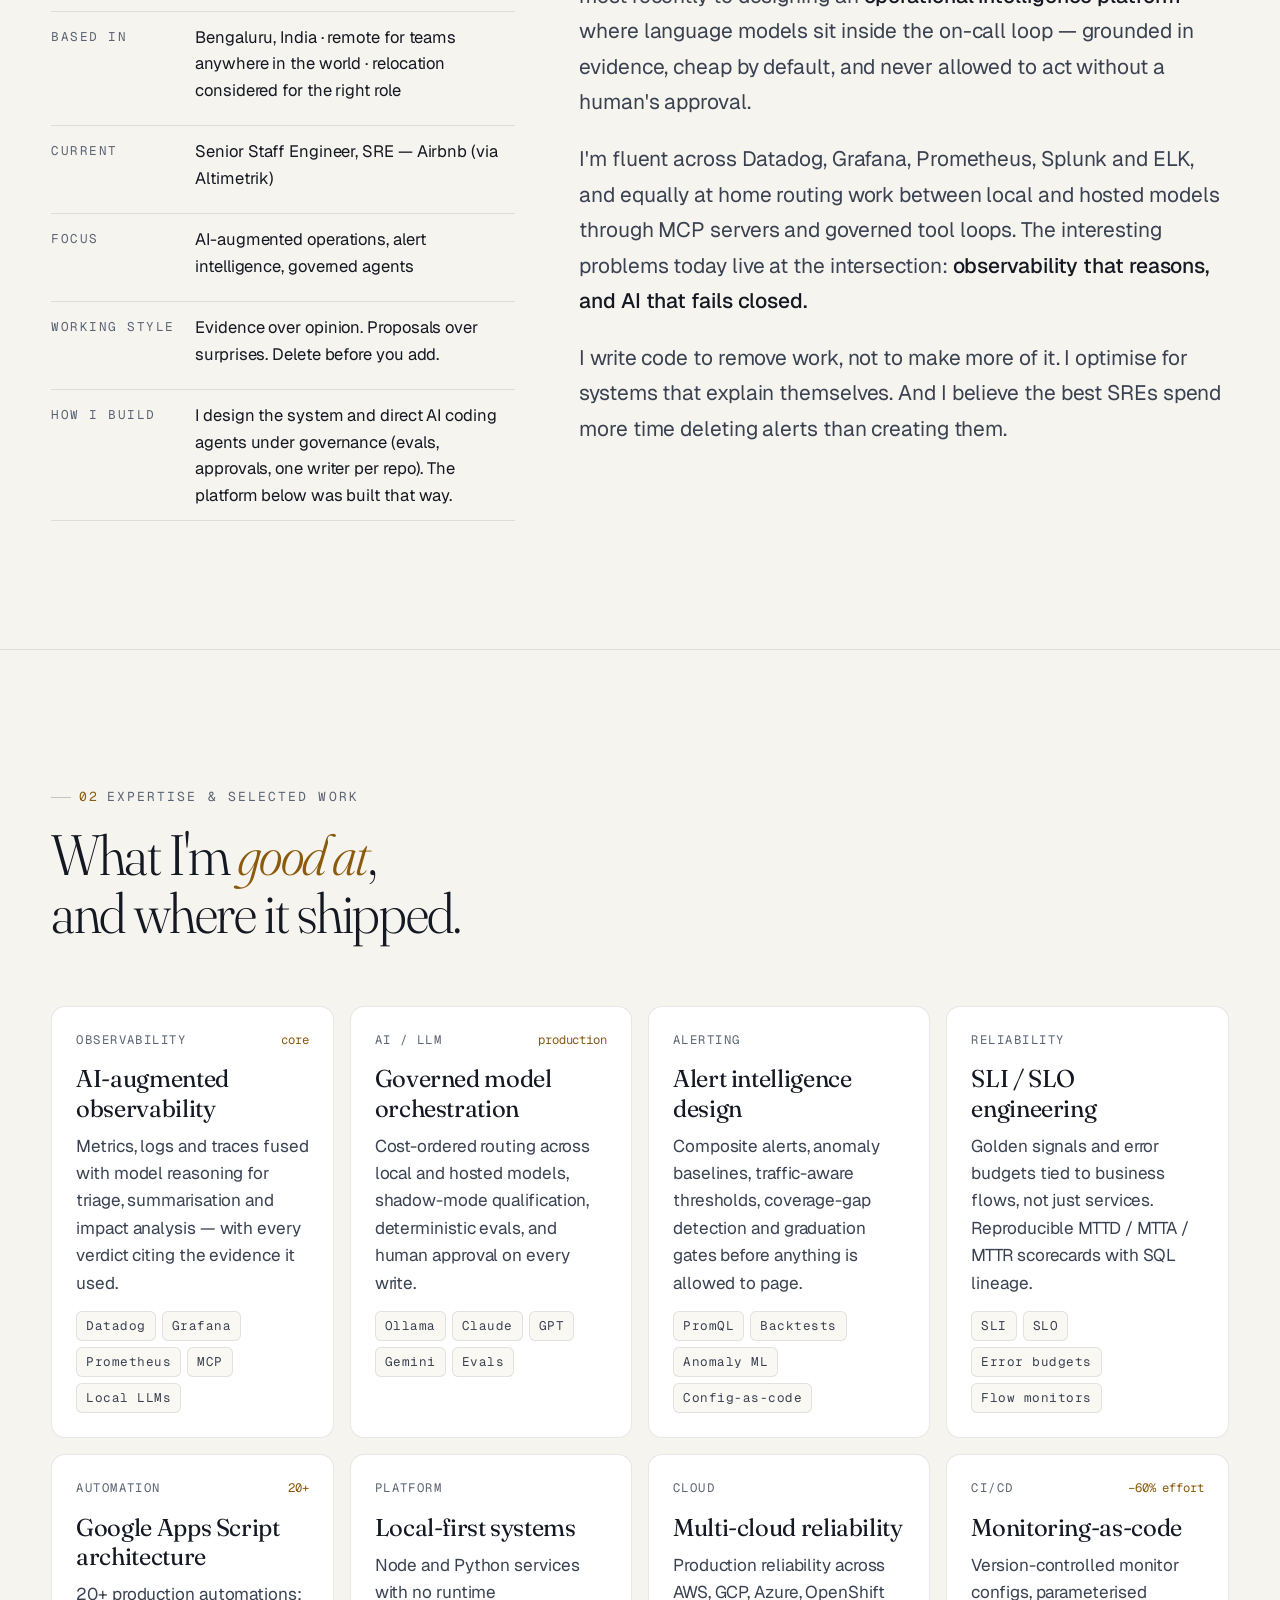
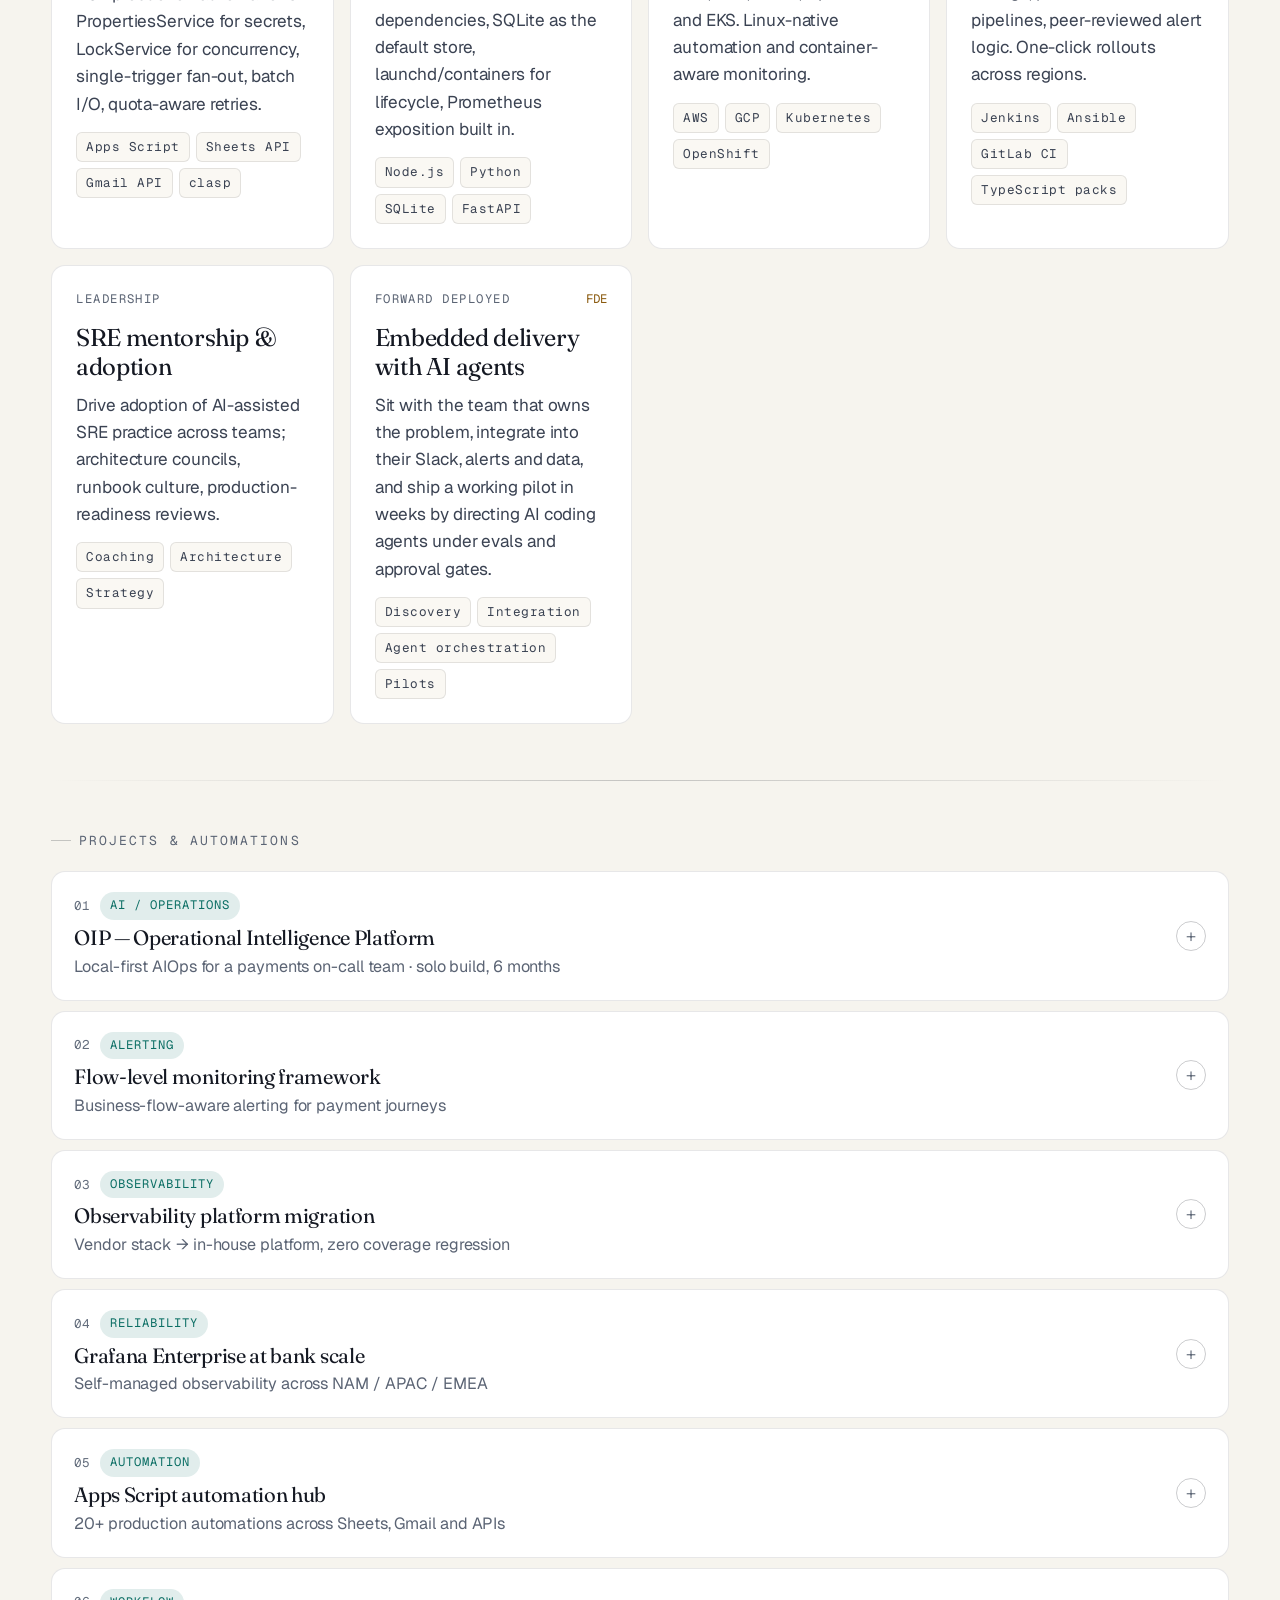
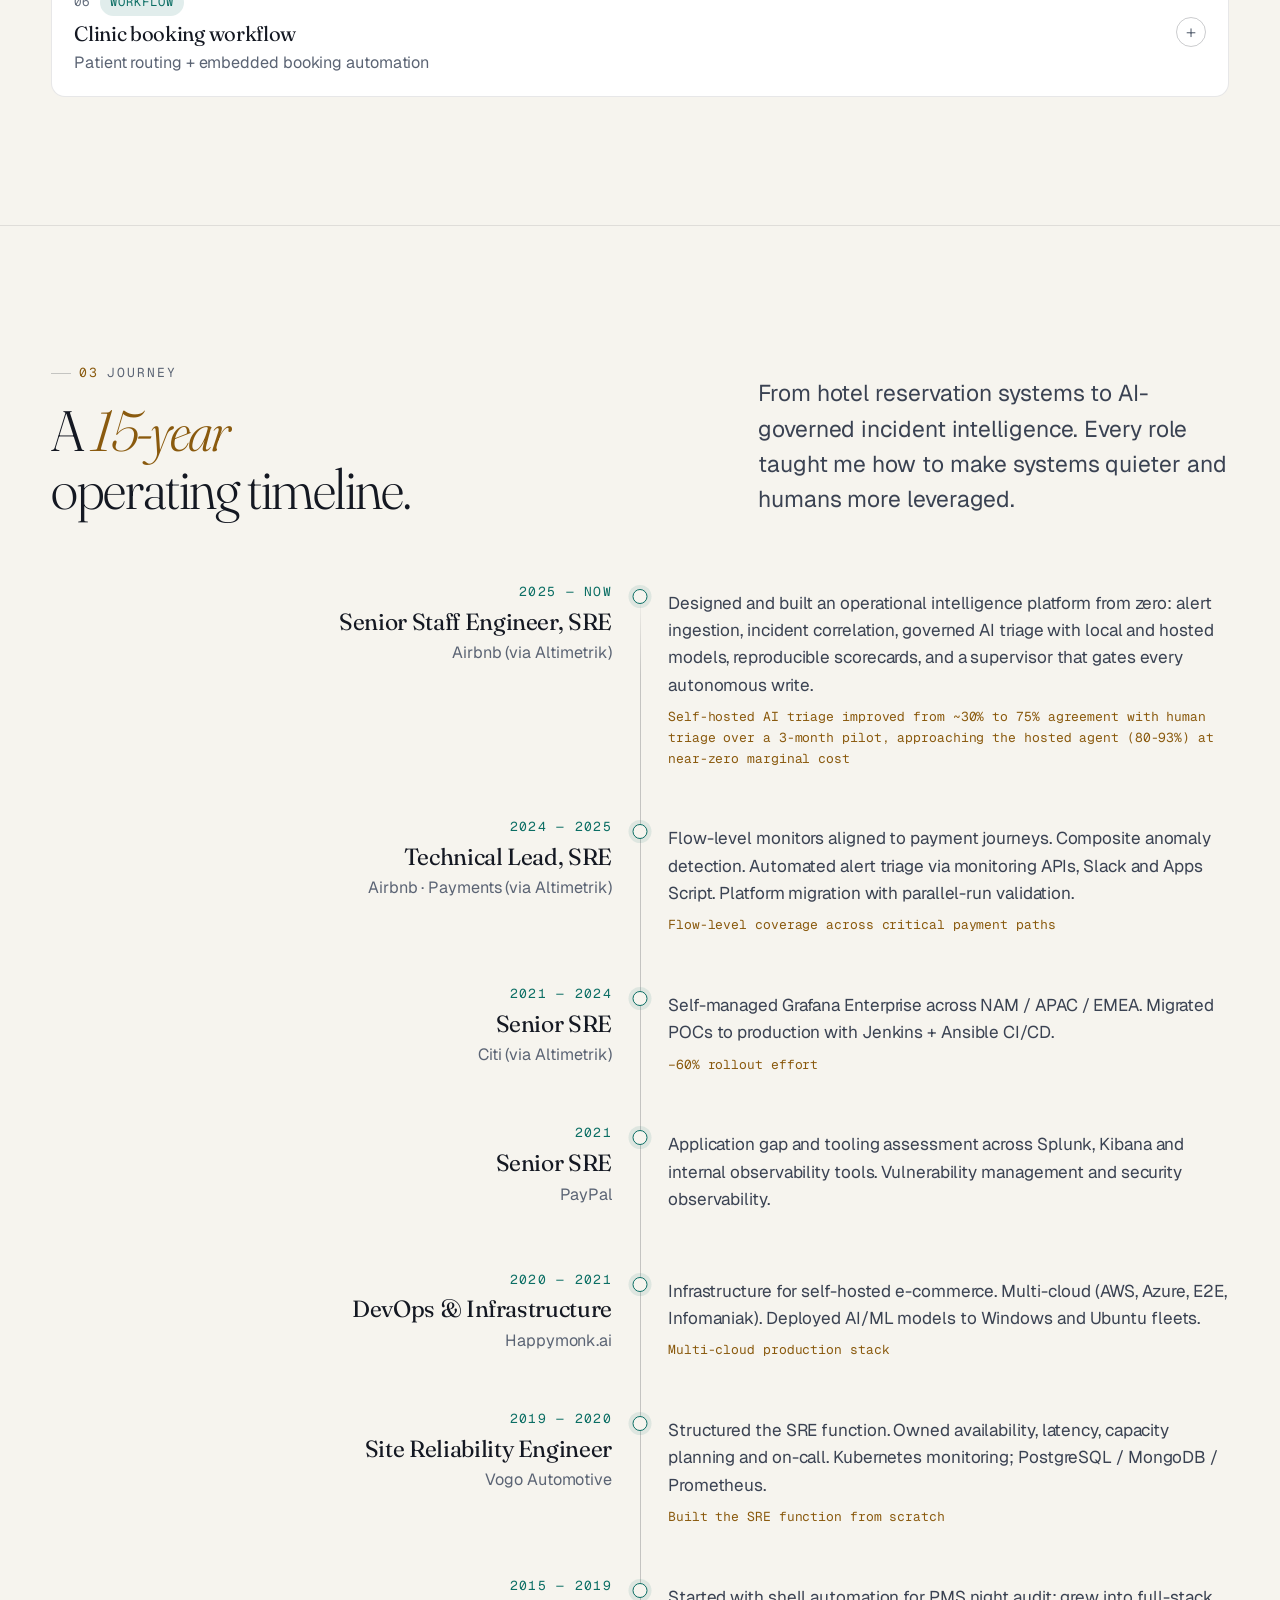
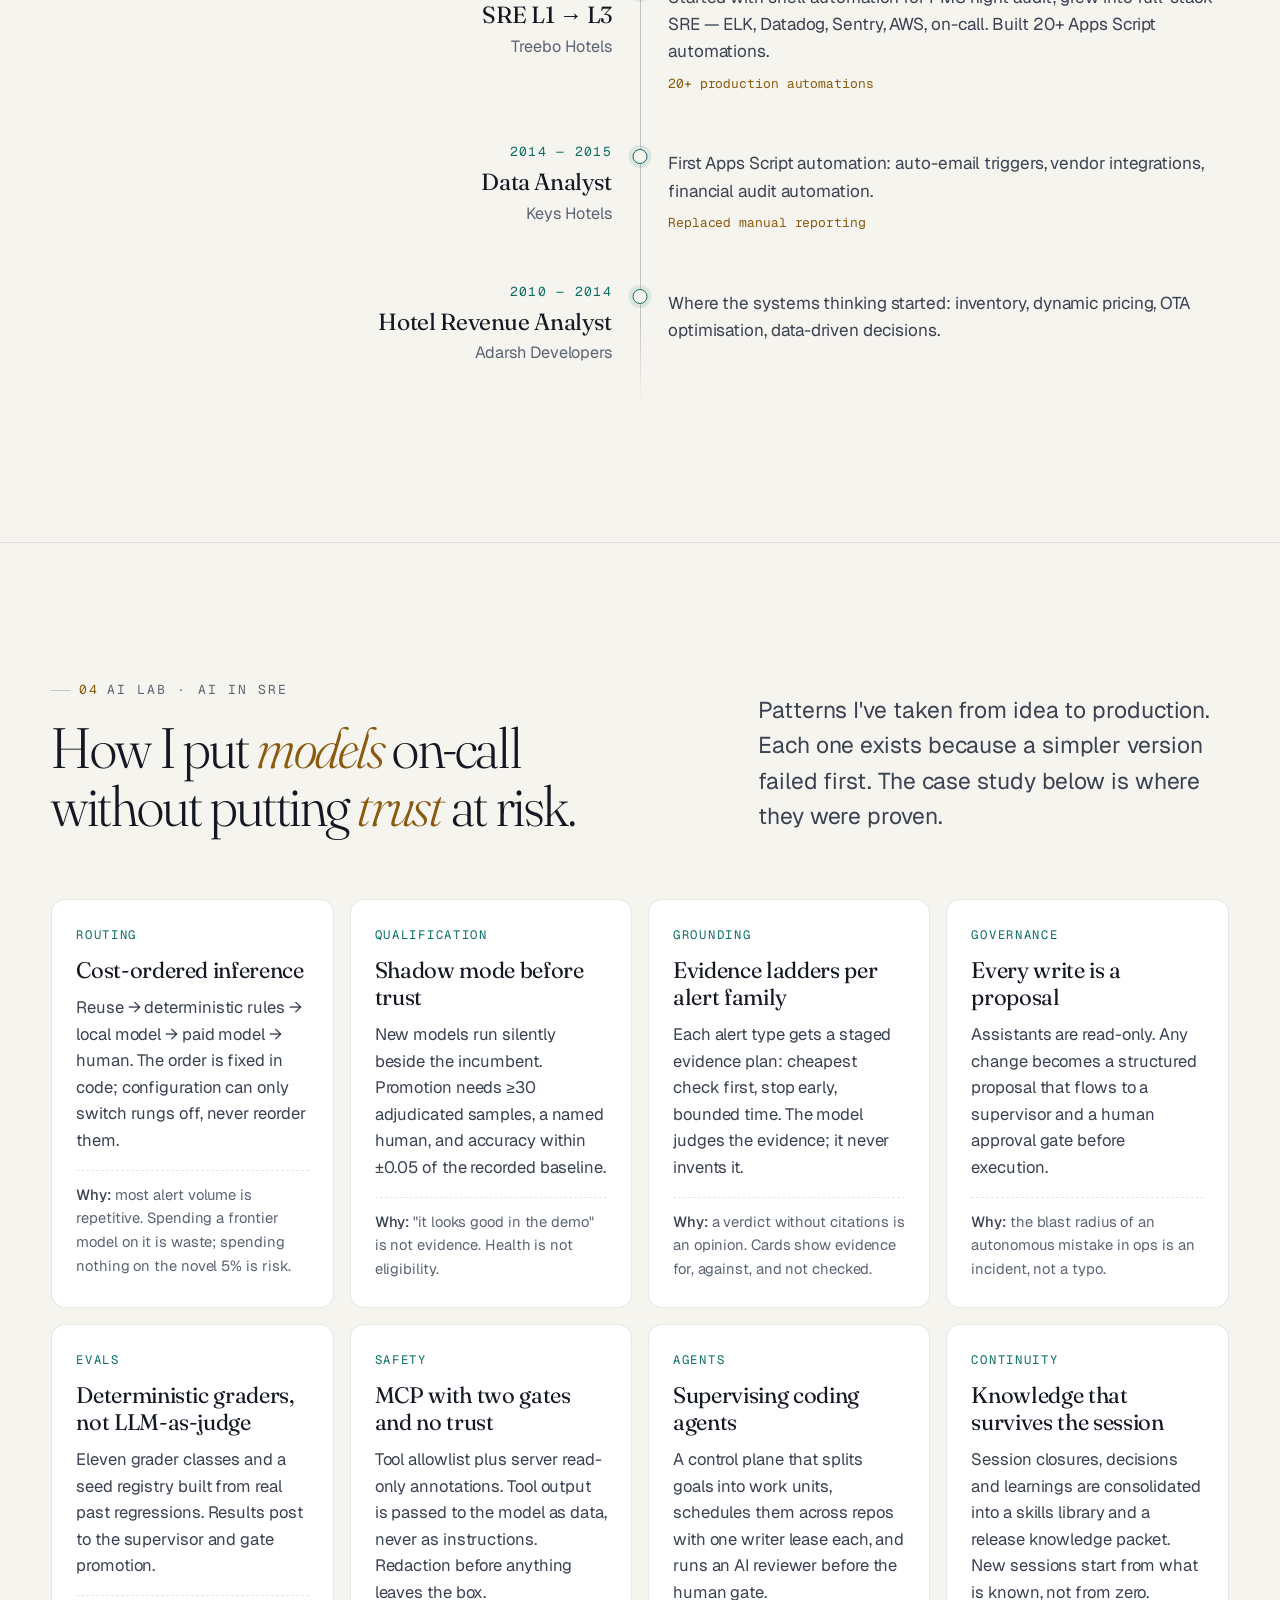
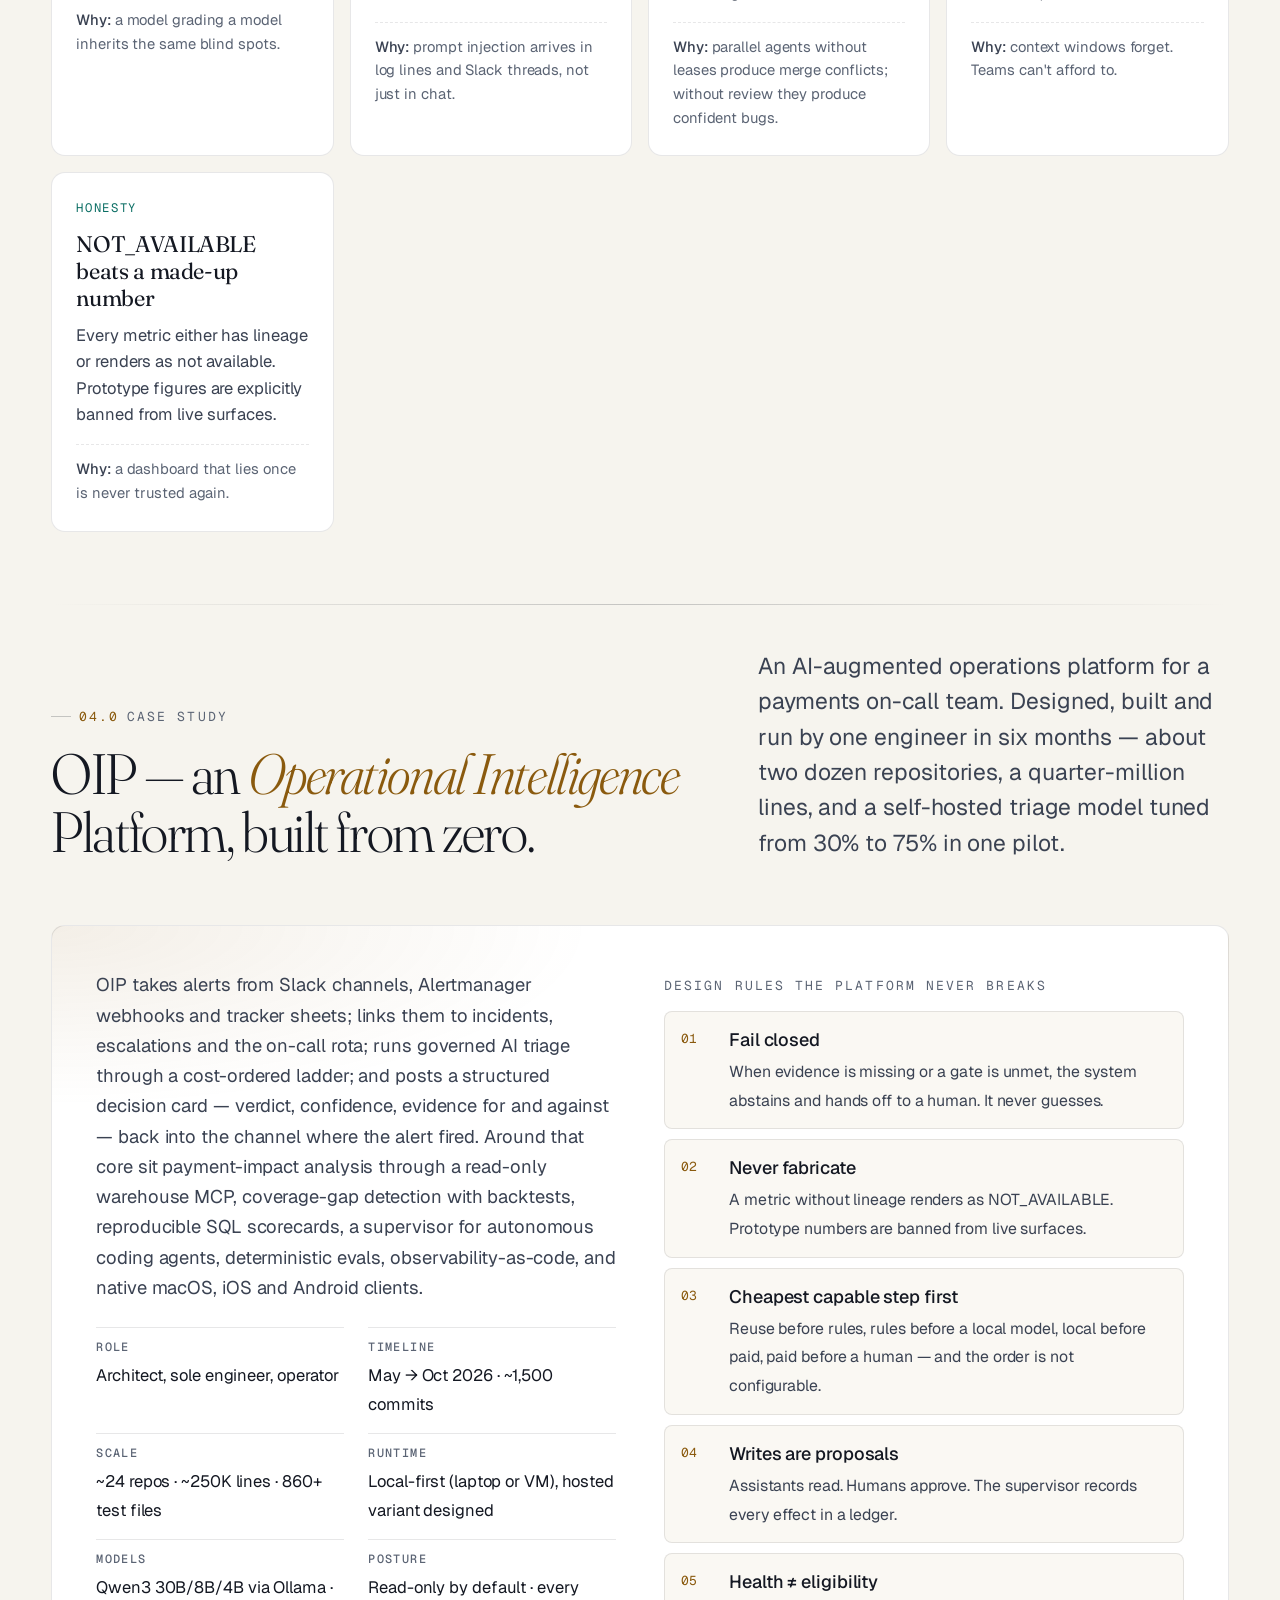
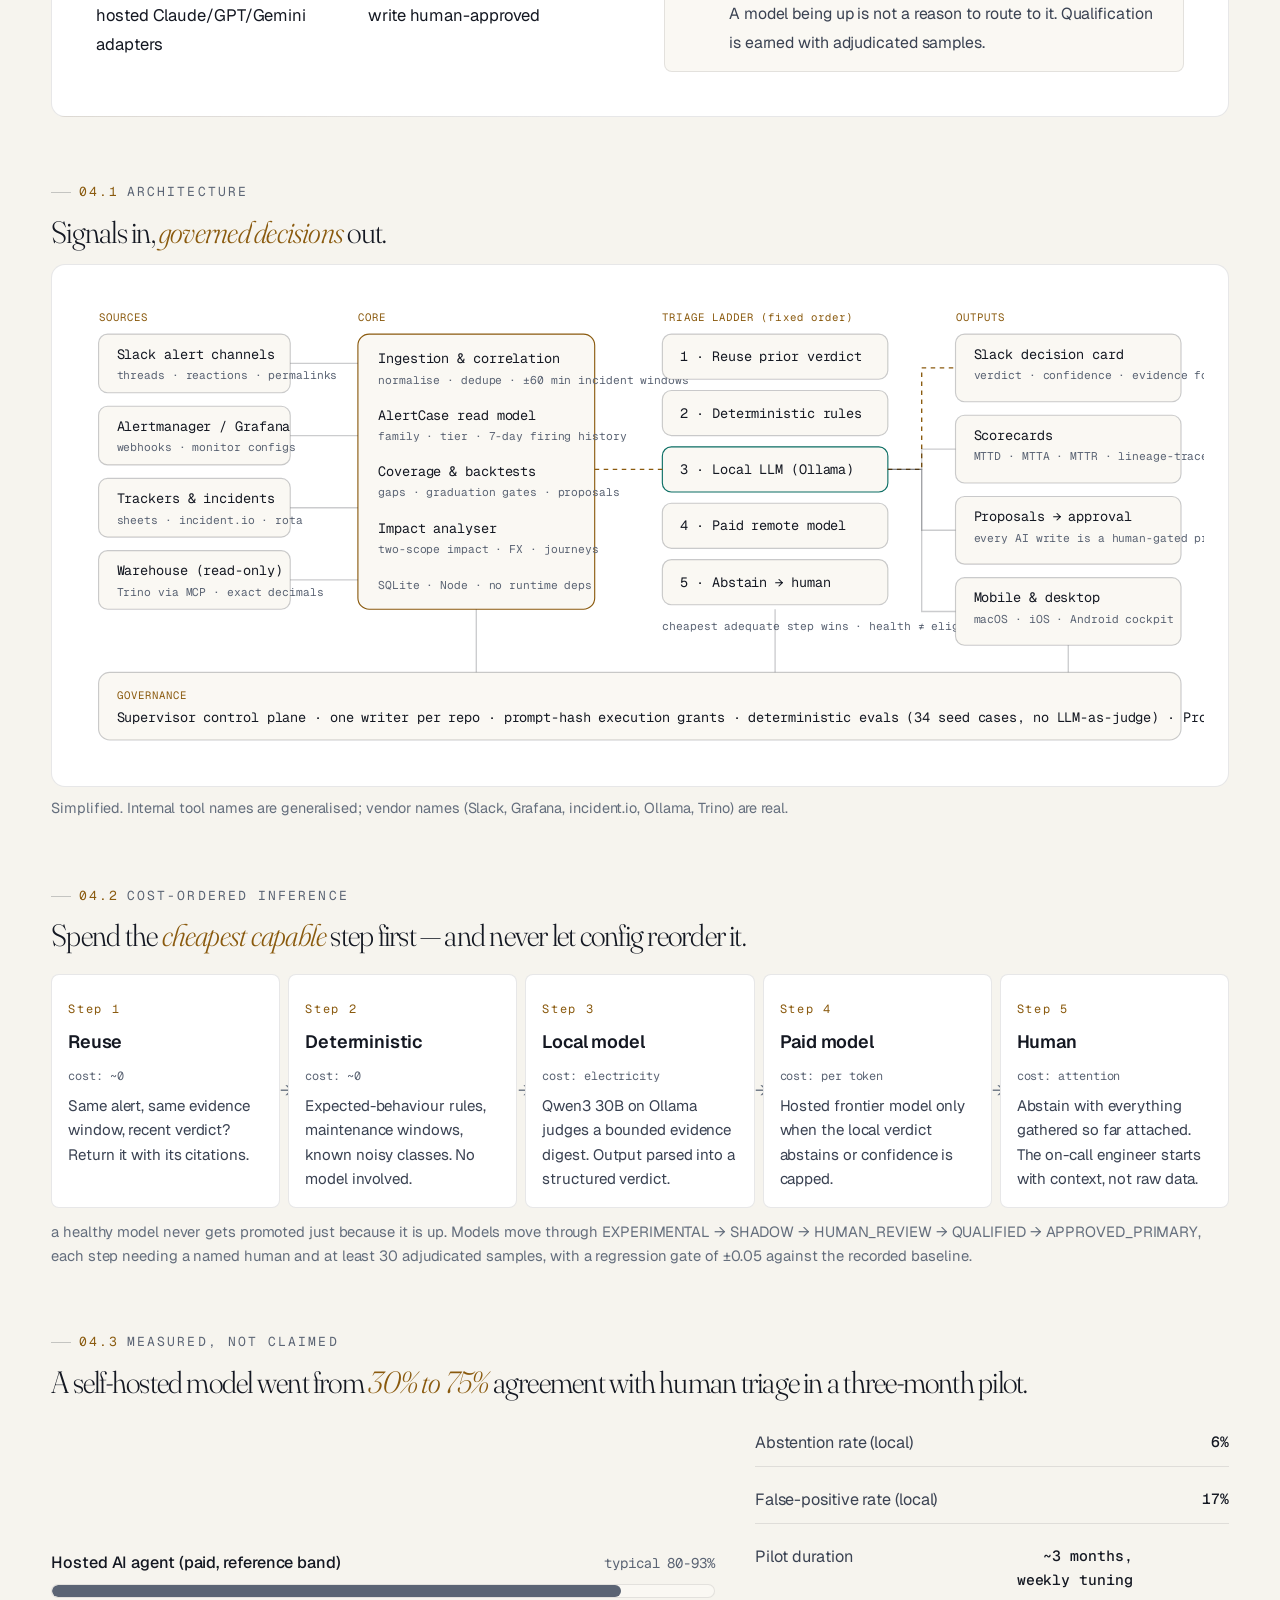
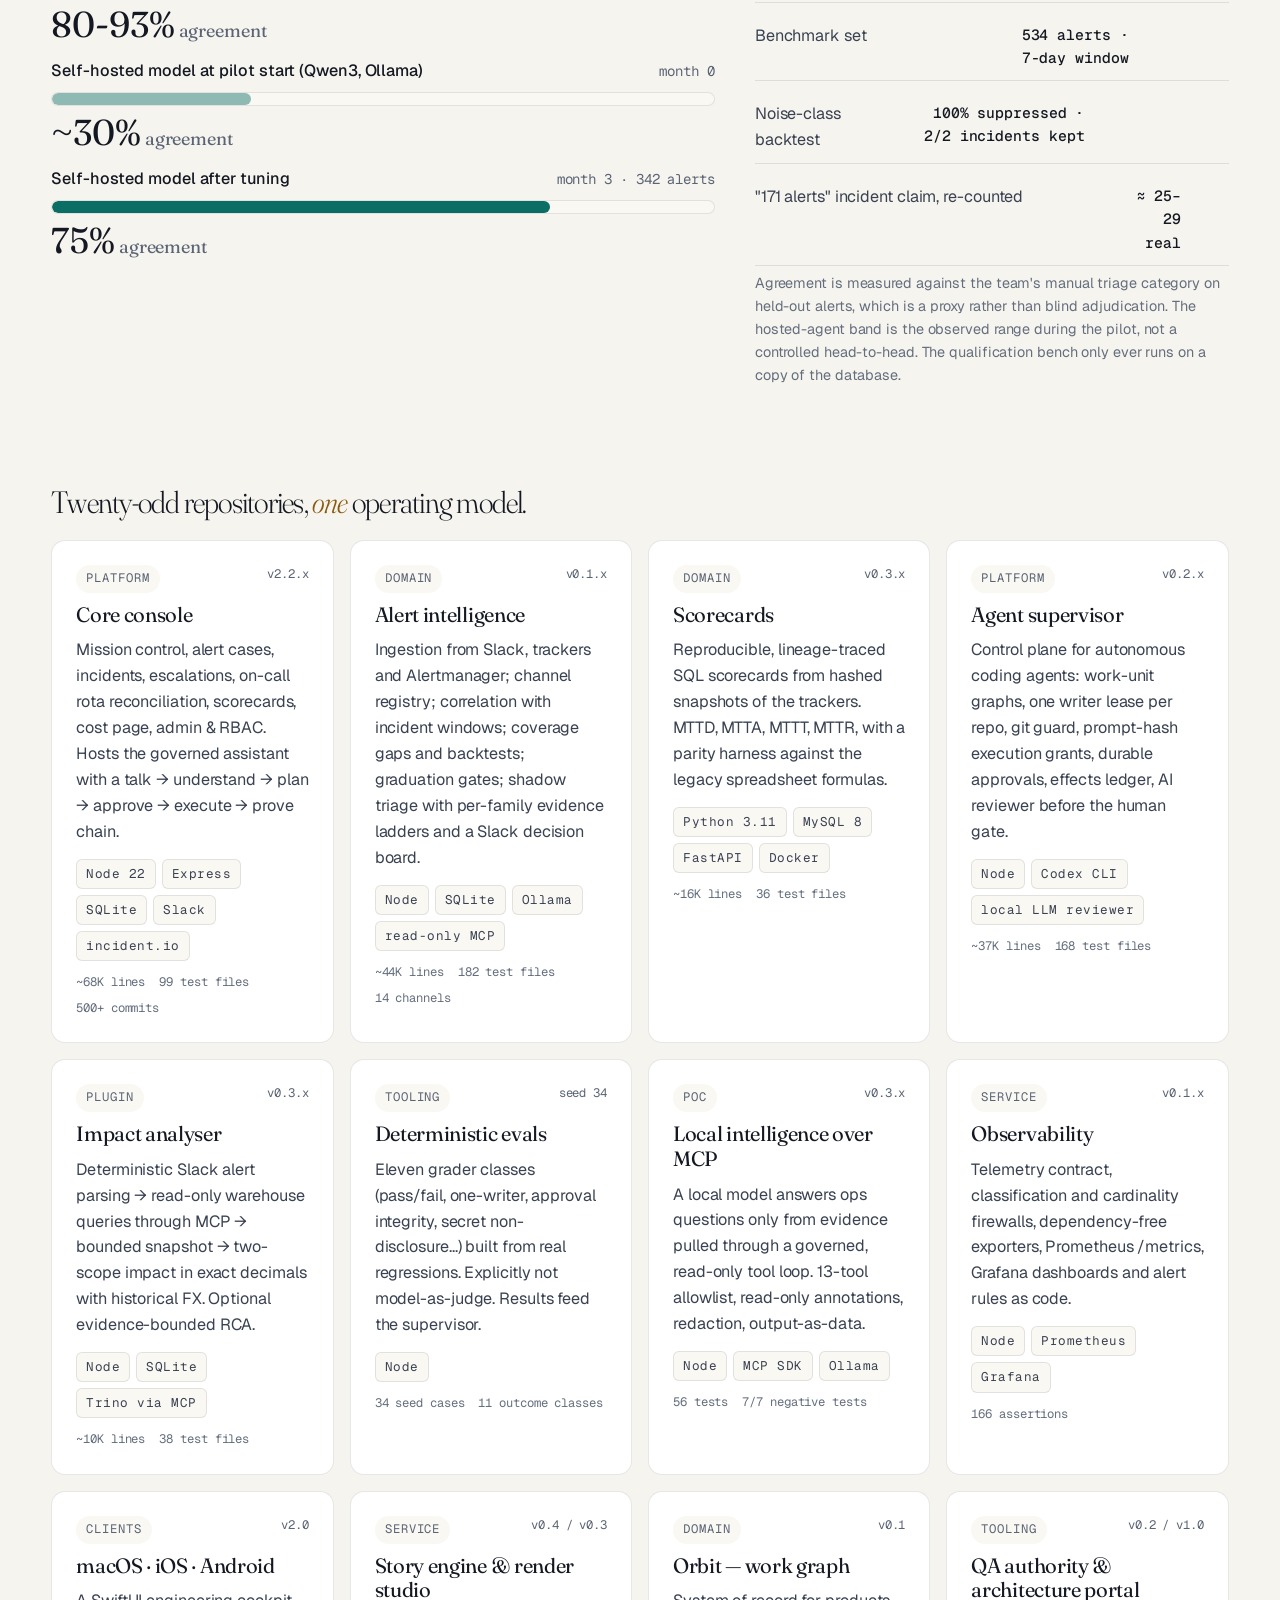
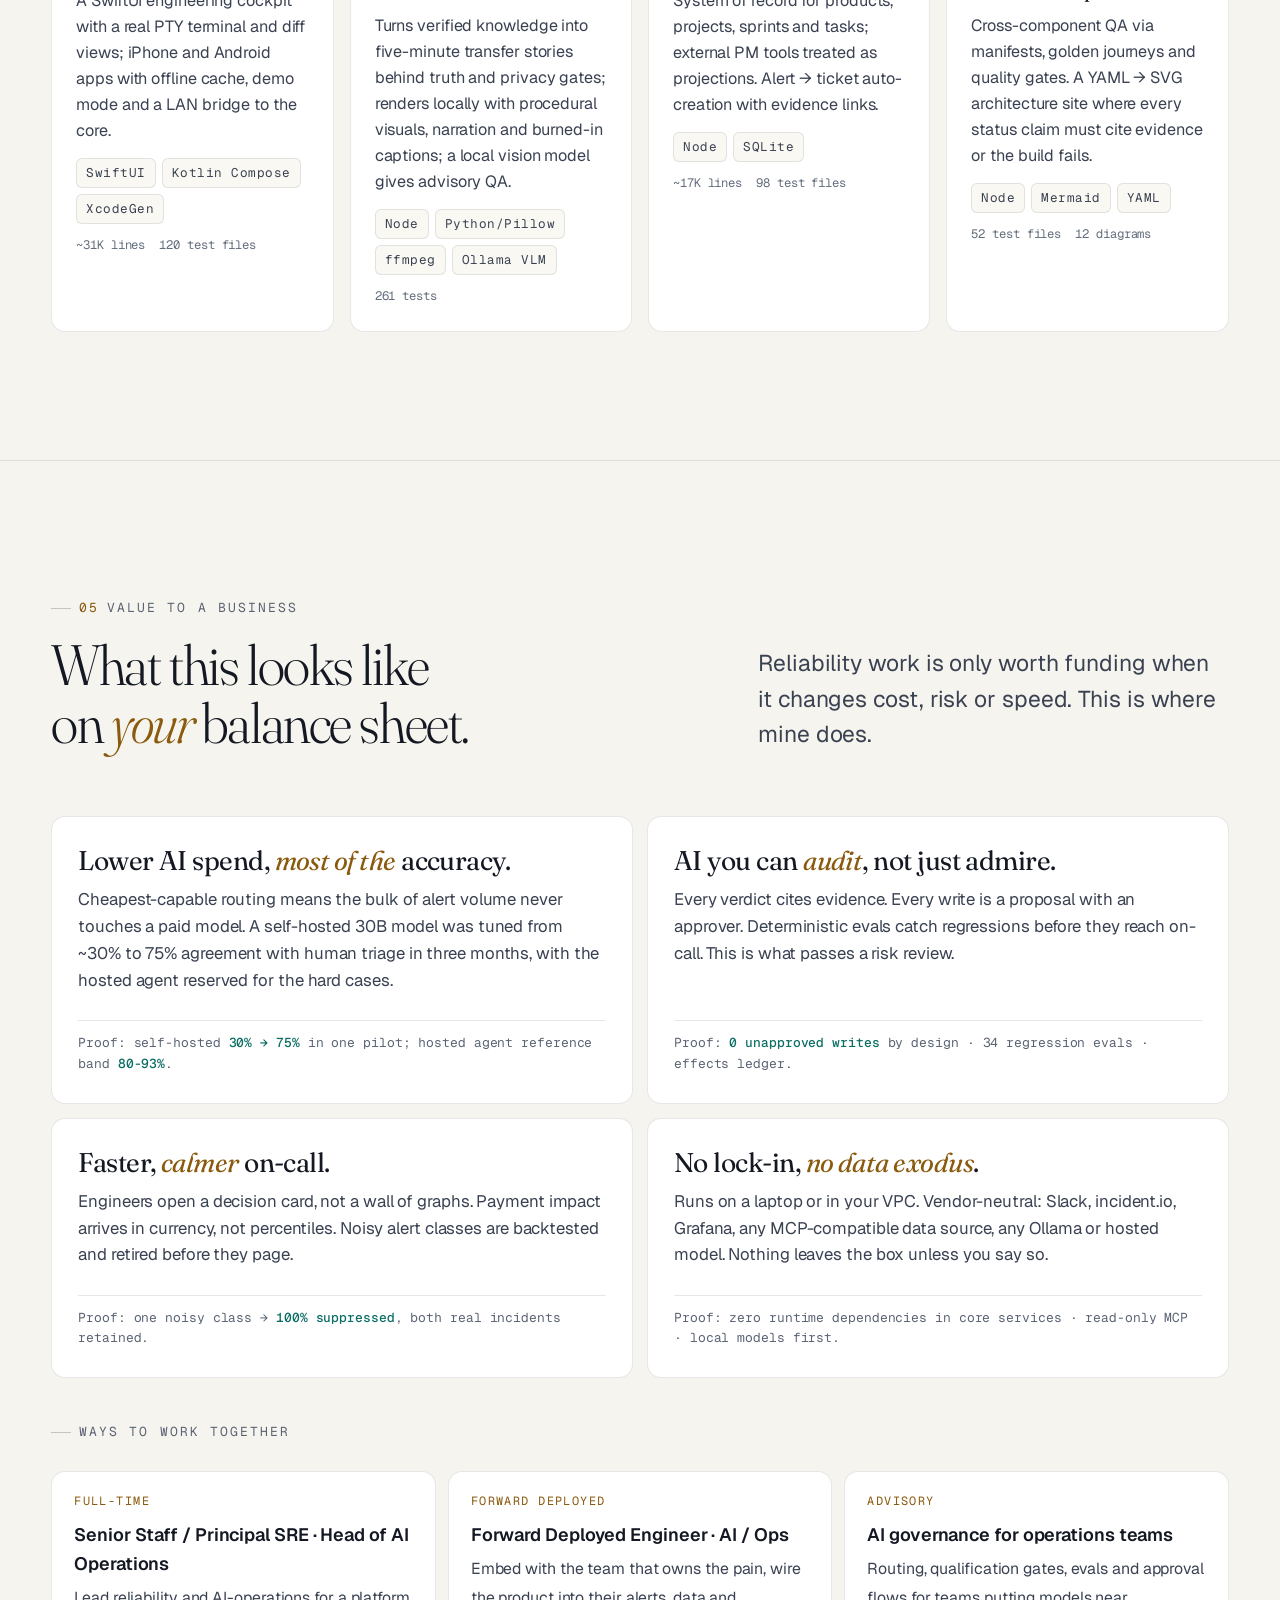
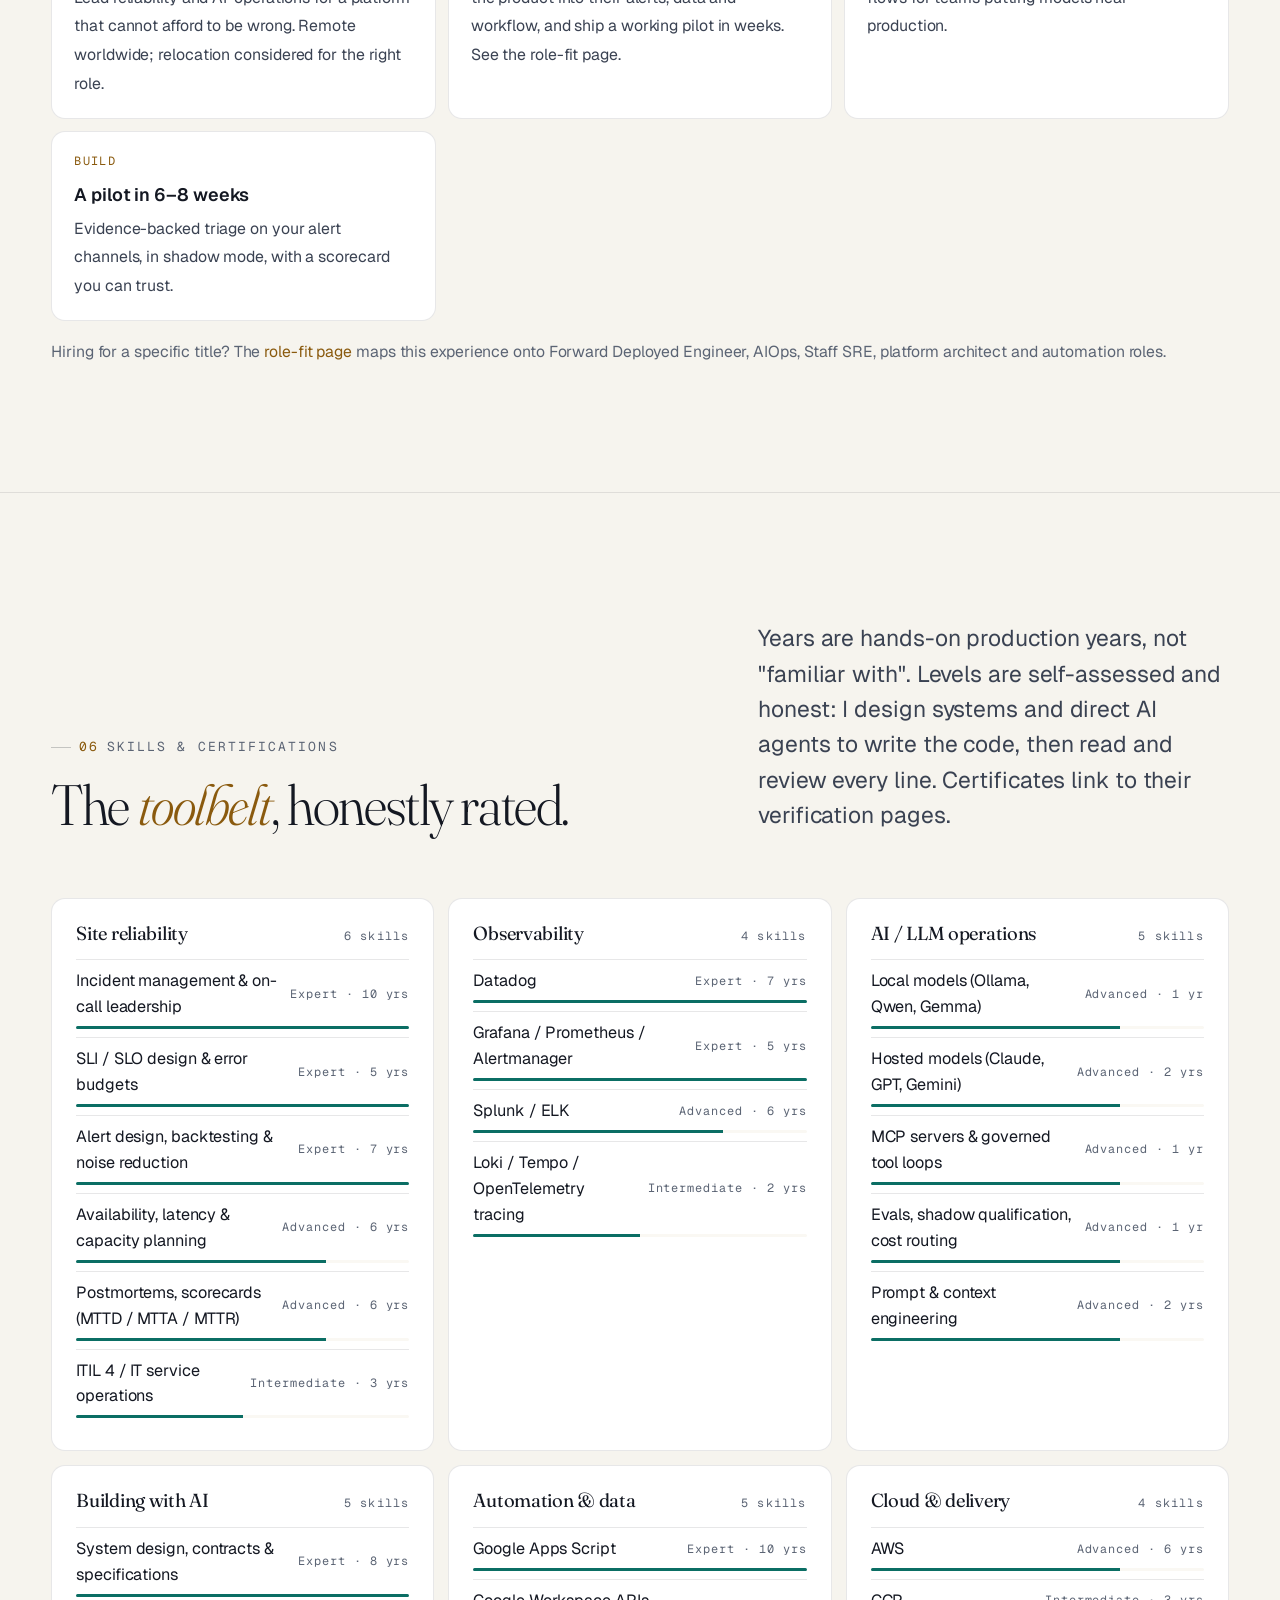
==== commit 019215c2: "v2.0.6: PageSpeed fixes — non-blocking fonts, deferred scripts, immutable asset cache, esbuild minif" ====
--- a/public/index.html
+++ b/public/index.html
@@ -30,19 +30,20 @@
 </script>
 
 <!-- Runtime config — regenerated at build by build.sh from Cloudflare env -->
-<script src="./config.js"></script>
 <script>
   window.PORTFOLIO_CONFIG = Object.assign({
     API_URL: "",
     CACHE_TTL_MS: 30 * 60 * 1000,
-    SITE_VERSION: "2.0.5",
+    SITE_VERSION: "2.0.6",
     SHOW_FALLBACK_BANNER: false
   }, window.PORTFOLIO_CONFIG || {});
 </script>
+<script src="./config.js" defer></script>
 
 <link rel="preconnect" href="https://fonts.googleapis.com">
 <link rel="preconnect" href="https://fonts.gstatic.com" crossorigin>
-<link href="https://fonts.googleapis.com/css2?family=Fraunces:ital,opsz,wght,SOFT,WONK@0,9..144,300..600,0..100,0..1;1,9..144,300..600,0..100,0..1&family=Geist:wght@400;500;600&family=Geist+Mono:wght@400;500;600&display=swap" rel="stylesheet">
+<link href="https://fonts.googleapis.com/css2?family=Fraunces:ital,opsz,wght,SOFT,WONK@0,9..144,300..600,0..100,0..1;1,9..144,300..600,0..100,0..1&family=Geist:wght@400;500;600&family=Geist+Mono:wght@400;500;600&display=swap" rel="stylesheet" media="print" onload="this.media='all'">
+<noscript><link href="https://fonts.googleapis.com/css2?family=Fraunces:ital,opsz,wght,SOFT,WONK@0,9..144,300..600,0..100,0..1;1,9..144,300..600,0..100,0..1&family=Geist:wght@400;500;600&family=Geist+Mono:wght@400;500;600&display=swap" rel="stylesheet"></noscript>
 <link rel="stylesheet" href="./assets/styles.css?v=__SITE_VERSION__">
 
 <script type="application/ld+json">
@@ -112,6 +113,7 @@
 </nav>
 
 <!-- ============================================ HERO ============================================ -->
+<a class="sr-only" href="#main">Skip to content</a>
 <header id="top" class="hero">
   <div class="hero-bg" aria-hidden="true"></div>
   <canvas id="telemetry" aria-hidden="true"></canvas>
@@ -180,6 +182,7 @@
   <div class="marquee" id="marquee"></div>
 </section>
 
+<main id="main">
 <!-- ============================================ ABOUT ============================================ -->
 <section id="about" class="section">
   <div class="wrap about-grid">
@@ -444,6 +447,8 @@
   </div>
 </section>
 
+</main>
+
 <footer>
   <div class="wrap foot-inner">
     <div class="mono">© <span id="year"></span> · tcgr.in · <a href="https://github.com/tcgr-in/portfolio" target="_blank" rel="noopener">view source</a></div>
--- a/public/assets/styles.css
+++ b/public/assets/styles.css
@@ -18,8 +18,8 @@
   --line-strong: rgba(255, 255, 255, 0.16);
   --text: #e7eaf0;
   --text-2: #b4bccb;
-  --muted: #8a94a6;
-  --faint: #5d6778;
+  --muted: #a3acbb;
+  --faint: #8a94a6;
 
   --accent: #f2b84b;          /* amber — attention, primary action */
   --accent-ink: #1a1203;
@@ -49,12 +49,12 @@
   --line-strong: rgba(20, 24, 34, 0.22);
   --text: #141822;
   --text-2: #3a4252;
-  --muted: #6b7484;
-  --faint: #9aa3b2;
-
-  --accent: #b7791f;
+  --muted: #5b6474;
+  --faint: #646e7d;
+
+  --accent: #8a5a0e;
   --accent-ink: #ffffff;
-  --signal: #0f9b8e;
+  --signal: #0b6e64;
   --ok: #15803d;
   --warn: #b45309;
   --danger: #b91c1c;
